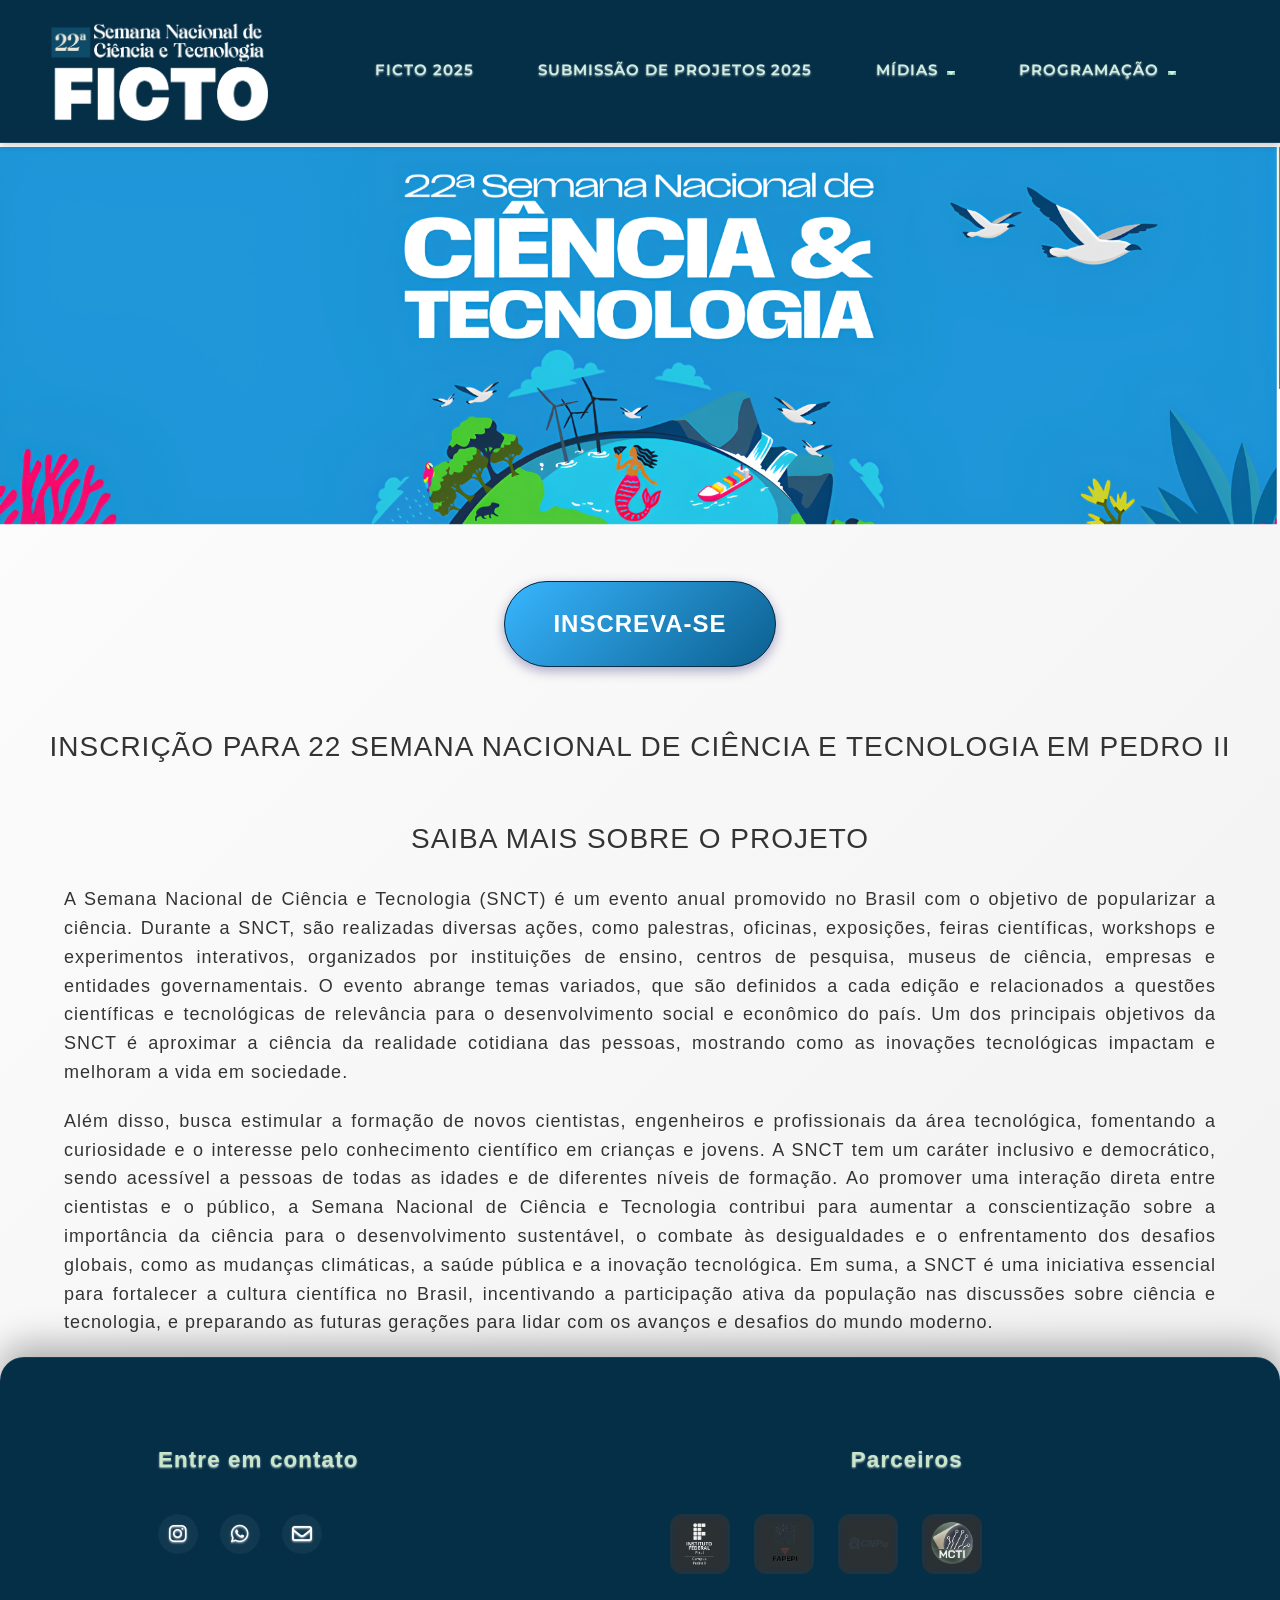
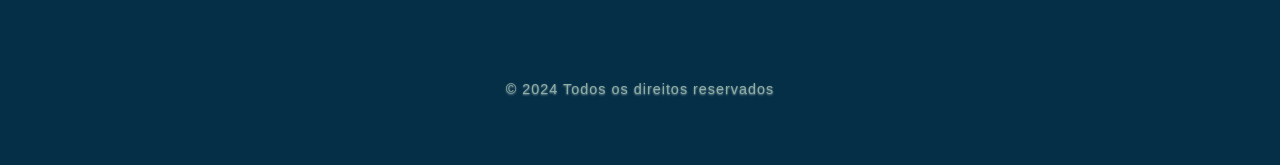
==== index.html @ a5333479 "." ====
<!DOCTYPE html>
<html lang="pt-br">

<head>
  <meta charset="UTF-8">
  <meta name="viewport" content="width=device-width, initial-scale=1.0">
  <link rel="stylesheet" href="https://cdn.jsdelivr.net/npm/bootstrap-icons@1.11.3/font/bootstrap-icons.min.css">
  <link rel="stylesheet" href="https://cdnjs.cloudflare.com/ajax/libs/font-awesome/6.2.1/css/all.min.css"
    integrity="sha512-MV7K8+y+gLIBoVD59lQIYicR65iaqukzvf/nwasF0nqhPay5w/9lJmVM2hMDcnK1OnMGCdVK+iQrJ7lzPJQd1w=="
    crossorigin="anonymous" referrerpolicy="no-referrer" />
  <link rel="shortcut icon" href="pages/assets/Css/images/android-icon-192x192.png" />
  <!-- <link rel="stylesheet" href="pages/assets/Css/mesclagem.css"> -->
  <link rel="stylesheet" href="pages/assets/Css/mesclagem.css">


  <!-- Título da página -->
  <title>SNCT 2025</title>

  <!-- Meta descrição para o Google -->
  <meta name="description"
    content="21ª Semana Nacional de Ciência e Tecnologia (SNCT) no IFPI Campus Pedro II! Com o tema 'Biomas do Brasil: Diversidade, Saberes e Tecnologias Sociais', vamos explorar a riqueza natural do nosso país e da nossa região além das inovações que nos conectam ao meio ambiente. Junte-se a nós nessa jornada de conhecimento e sustentabilidade!">

  <!-- Favicon -->
  <link rel="icon" href="pages/assets/Css/images/android-icon-192x192.png" type="image/x-icon">

  <!-- Outros meta tags recomendados -->
  <meta name="robots" content="index, follow">
  <meta name="author" content="SNCT">
  <meta property="og:title" content="SNCTP2">
  <meta property="og:description" content="21ª Semana Nacional de Ciência e Tecnologia 🌎🌱
    IFPI - CAMPUS PEDRO II">
  <meta property="og:image" content="pages/assets/Css/images/SNCT banner .png">
  <meta property="og:url" content="https://www.snctp2.org">
  <meta property="og:type" content="website">


</head>

<body>

  <header>

    <nav class="navbar navbar-expand-lg">

      <div class="container-fluid bg-body-tertiary" id="nav-bar">

        <a class="navbar-brand" href="index.html">
          <img src="pages/assets/Css/images/logo-branca.png" width="220" height="100">
        </a>

        <button class="navbar-toggler" type="button" data-bs-toggle="collapse" data-bs-target="#navbarSupportedContent"
          aria-controls="navbarSupportedContent" aria-expanded="false" aria-label="Toggle navigation">
          <span class="navbar-toggler-icon"></span>
        </button>

        <div class="collapse navbar-collapse" id="navbarSupportedContent">

          <div class="me-5 mb-2 mb-lg-0"></div>


          <div class="me-auto mb-2 mb-lg-0"></div>

          <ul class="nav navbar-nav nav-underline ">
            <li class="nav-item">
                <a class="nav-link" href="ficto.html">FICTO 2025</a>
            </li>
              <li class="nav-item">
                  <a class="nav-link" href="submissao.html">Submissão de Projetos 2025</a>
              </li>
              <li class="nav-item dropdown">
                  <a class="nav-link dropdown-toggle" href="#" role="button" data-bs-toggle="dropdown" aria-expanded="false">
                    Mídias
                  </a>
                  <ul class="dropdown-menu">
                    <li><a class="dropdown-item" href="midia2025.html">Mídias 2025</a></li>
                    <li><a class="dropdown-item" href="midia2024.html">Mídias 2024</a></li>
                  </ul>
              </li>
              <li class="nav-item dropdown">
                  <a class="nav-link dropdown-toggle" href="#" role="button" data-bs-toggle="dropdown" aria-expanded="false">
                    Programação
                  </a>
                  <ul class="dropdown-menu">
                    <li><a class="dropdown-item" href="programacao.html?ano=2025">Programação 2025</a></li>
                    <li><a class="dropdown-item" href="programacao.html?ano=2024">Programação 2024</a></li>
                  </ul>
              </li>
            </ul>
          <div class="me-5"></div>

        </div>

      </div>

    </nav>

  </header>

  <main  class="main-content">

    <div class="container-fluid my-1 imageGrande">
      <img class="d-block w-100 my-5-6" src="pages/assets/Css/images/artesnct22.png" alt="">
    </div>

    <div class="container-btn">
      <a href="https://suap.ifpi.edu.br/eventos/inscricao/1/3073/">
			  <button
					  type="button"
					  class="btn btn-green btn-index"
					  style="--bs-btn-padding-y: 1.5rem; --bs-btn-padding-x: 3rem; --bs-btn-font-size: 1.5rem;--bs-border-radius: 3rem; margin-top: 2em;"
					  >
					  INSCREVA-SE
			  </button>
	  </a>
    </div>
    <h3>INSCRIÇÃO PARA 22 SEMANA NACIONAL DE CIÊNCIA E TECNOLOGIA EM PEDRO II</h3>

    <h3 class="saibamais">SAIBA MAIS SOBRE O PROJETO</h3>

    <p class="sobre"> A Semana Nacional de Ciência e Tecnologia (SNCT) é um evento anual promovido no Brasil com o
      objetivo de popularizar a ciência.
      Durante a SNCT, são realizadas diversas ações, como palestras, oficinas, exposições, feiras científicas, workshops
      e experimentos interativos, organizados por instituições de ensino, centros de pesquisa, museus de ciência,
      empresas e entidades governamentais. O evento abrange temas variados, que são definidos a cada edição e
      relacionados a questões científicas e tecnológicas de relevância para o desenvolvimento social e econômico do
      país. Um dos principais objetivos da SNCT é aproximar a ciência da realidade cotidiana das pessoas, mostrando como
      as inovações tecnológicas impactam e melhoram a vida em sociedade.
    </p>
    <p class="sobre"> Além disso, busca estimular a formação de novos cientistas, engenheiros e
      profissionais da área tecnológica, fomentando a curiosidade e o interesse pelo conhecimento científico em crianças
      e jovens. A SNCT tem um caráter inclusivo e democrático, sendo acessível a pessoas de todas as idades e de
      diferentes níveis de formação. Ao promover uma interação direta entre cientistas e o público, a Semana Nacional de
      Ciência e Tecnologia contribui para aumentar a conscientização sobre a importância da ciência para o
      desenvolvimento sustentável, o combate às desigualdades e o enfrentamento dos desafios globais, como as mudanças
      climáticas, a saúde pública e a inovação tecnológica. Em suma, a SNCT é uma iniciativa essencial para fortalecer a
      cultura científica no Brasil, incentivando a participação ativa da população nas discussões sobre ciência e
      tecnologia, e preparando as futuras gerações para lidar com os avanços e desafios do mundo moderno.
    </p>

  </main>

  <footer>

    <div class="my-footer-2 bg-body-tertiary">
      <div id="footer_content">
        <div id="footer_contacts">
          <p>Entre em contato</p>

          <ul id="footer_social_media">
            <li>
              <a href="https://www.instagram.com/snctp2/" class="footer-link" id="instagram">
                <i class="fa-brands fa-instagram"></i>
              </a>
            </li>
            <li>
              <a href="https://wa.me/558699795402" class="footer-link" id="whatsapp">
                <i class="fa-brands fa-whatsapp"></i>
              </a>
            </li>
            <li>
              <a href="mailto:snct.capedii@ifpi.edu.br" class="footer-link" id="gmail">
                <i class="fa-regular fa-envelope"></i>
              </a>
            </li>
          </ul>
        </div>

        <div id="footer_parceiros">
          <p>Parceiros</p>
          <ul class="footer-list">
            <li>
              <a href="https://www.google.com/url?sa=t&rct=j&q=&esrc=s&source=web&cd=&cad=rja&uact=8&ved=2ahUKEwjQi5ms3seIAxUgp
                  ZUCHQ7wMqcQFnoECAgQAQ&url=https%3A%2F%2Fwww.ifpi.edu.br%2F&usg=AOvVaw3ainNoJC5I3oZe4_Ntt7qa&opi=89978449"
                class="footer-link"><img src="pages/assets/Css/images/Logo_ifpi_p2.png" loading="lazy"
                  class="parceiros"></a>
            </li>
            <li>
              <a href="https://www.google.com/url?sa=t&rct=j&q=&esrc=s&source=web&cd=&cad=rja&uact=8&ved=2ahUKEwjDj-fC3seIAxUxlJUCHcS
                8Ae4QFnoECAgQAQ&url=https%3A%2F%2Fwww.fapepi.pi.gov.br%2F&usg=AOvVaw0L8kd1PVK1GLntXBLkhGsT&opi=89978449"
                class="footer-link"><img src="pages/assets/Css/images/fapepi.png" loading="lazy" class="parceiros"></a>
            </li>
            <li>
              <a href="https://www.google.com/url?sa=t&source=web&cd=&cad=rja&uact=8&ved=2ahUKEwjC9YzZ3seIAxV7r5UCHUziIDYQFnoECAgQAQ&url
                =https%3A%2F%2Fwww.gov.br%2Fcnpq%2Fpt-br&usg=AOvVaw1Pw34a2InbZSBv0QjtfM6R&opi=89978449"
                class="footer-link">
                <img src="pages/assets/Css/images/CNPQ Logo.png" loading="lazy" class="parceiros"></a>
            </li>
            <li>
              <a href="https://www.google.com/url?sa=t&rct=j&q=&esrc=s&source=web&cd=&cad=rja&uact=8&ved=2ahUKEwjglYTo3seIAxVmuJUCHd8LOp
                  QQFnoECAgQAQ&url=https%3A%2F%2Fwww.gov.br%2Fmcti%2Fpt-br&usg=AOvVaw1tQrcRUZYRnsF8tbFVIzjR&opi=89978449"
                class="footer-link">
                <img src="pages/assets/Css/images/MCTI_logo.png" loading="lazy" class="parceiros"></a>
            </li>
          </ul>
        </div>
      </div>
      <div id="copyright">
        &#169; 2024 Todos os direitos reservados
      </div>
    </div>

  </footer>

  <script src="pages/assets/js/bootstrap.bundle.min.js"></script>
  <script src="pages/assets/js/navbar.js"></script>
</body>

</html>
---- pages/assets/Css/mesclagem.css ----
@charset "UTF-8";
@import url("https://cdn.jsdelivr.net/npm/bootstrap-icons@1.11.3/font/bootstrap-icons.min.css");
@import url('https://fonts.googleapis.com/css2?family=Montserrat:wght@100..900&display=swap');

/*!
 * Bootstrap  v5.3.3 (https://getbootstrap.com/)
 * Copyright 2011-2024 The Bootstrap Authors
 * Licensed under MIT (https://github.com/twbs/bootstrap/blob/main/LICENSE)
 */
:root,
[data-bs-theme=light] {
  --bs-blue: #0d6efd;
  --bs-indigo: #6610f2;
  --bs-purple: #6f42c1;
  --bs-pink: #d63384;
  --bs-red: #dc3545;
  --bs-orange: #fd7e14;
  --bs-yellow: #ffc107;
  --bs-green: #052f47;
  --bs-teal: #20c997;
  --bs-cyan: #0dcaf0;
  --bs-black: #000;
  --bs-white: #fff;
  --bs-gray: #6c757d;
  --bs-gray-dark: #343a40;
  --bs-gray-100: #f8f9fa;
  --bs-gray-200: #e9ecef;
  --bs-gray-300: #dee2e6;
  --bs-gray-400: #ced4da;
  --bs-gray-500: #adb5bd;
  --bs-gray-600: #6c757d;
  --bs-gray-700: #495057;
  --bs-gray-800: #343a40;
  --bs-gray-900: #212529;
  --bs-cinza: #D9D9D9;
  --bs-primary: #0d6efd;
  --bs-secondary: #6c757d;
  --bs-success: #052f47;
  --bs-info: #0dcaf0;
  --bs-warning: #ffc107;
  --bs-danger: #dc3545;
  --bs-light: #f8f9fa;
  --bs-dark: #212529;
  --bs-primary-rgb: 13, 110, 253;
  --bs-secondary-rgb: 108, 117, 125;
  --bs-success-rgb: 25, 135, 84;
  --bs-green-rgb: 76, 175, 80;
  --bs-blue-rgb: 5 47 71;
  --bs-info-rgb: 13, 202, 240;
  --bs-warning-rgb: 255, 193, 7;
  --bs-danger-rgb: 220, 53, 69;
  --bs-light-rgb: 248, 249, 250;
  --bs-dark-rgb: 33, 37, 41;
  --bs-primary-text-emphasis: #052c65;
  --bs-secondary-text-emphasis: #2b2f32;
  --bs-success-text-emphasis: #0a3622;
  --bs-info-text-emphasis: #055160;
  --bs-warning-text-emphasis: #664d03;
  --bs-danger-text-emphasis: #58151c;
  --bs-light-text-emphasis: #495057;
  --bs-dark-text-emphasis: #495057;
  --bs-primary-bg-subtle: #cfe2ff;
  --bs-secondary-bg-subtle: #e2e3e5;
  --bs-success-bg-subtle: #d1e7dd;
  --bs-info-bg-subtle: #cff4fc;
  --bs-warning-bg-subtle: #fff3cd;
  --bs-danger-bg-subtle: #f8d7da;
  --bs-light-bg-subtle: #fcfcfd;
  --bs-dark-bg-subtle: #ced4da;
  --bs-primary-border-subtle: #9ec5fe;
  --bs-secondary-border-subtle: #c4c8cb;
  --bs-success-border-subtle: #a3cfbb;
  --bs-info-border-subtle: #9eeaf9;
  --bs-warning-border-subtle: #ffe69c;
  --bs-danger-border-subtle: #f1aeb5;
  --bs-light-border-subtle: #e9ecef;
  --bs-dark-border-subtle: #adb5bd;
  --bs-white-rgb: 255, 255, 255;
  --bs-black-rgb: 0, 0, 0;
  --bs-font-sans-serif: "Montserrat", system-ui, -apple-system, "Segoe UI", Roboto, "Helvetica Neue", "Noto Sans", "Liberation Sans", Arial, sans-serif, "Apple Color Emoji", "Segoe UI Emoji", "Segoe UI Symbol", "Noto Color Emoji";
  --bs-font-monospace: SFMono-Regular, Menlo, Monaco, Consolas, "Liberation Mono", "Courier New", monospace;
  --bs-gradient: linear-gradient(180deg, rgba(255, 255, 255, 0.15), rgba(255, 255, 255, 0));
  --bs-body-font-family: var(--bs-font-sans-serif);
  --bs-body-font-size: 1rem;
  --bs-body-font-weight: 400;
  --bs-body-line-height: 1.5;
  --bs-body-color: #212529;
  --bs-body-color-rgb: 33, 37, 41;
  --bs-body-bg: #fff;
  --bs-body-bg-rgb: 255, 255, 255;
  --bs-emphasis-color: #000;
  --bs-emphasis-color-rgb: 0, 0, 0;
  --bs-secondary-color: rgba(33, 37, 41, 0.75);
  --bs-secondary-color-rgb: 33, 37, 41;
  --bs-secondary-bg: #e9ecef;
  --bs-secondary-bg-rgb: 233, 236, 239;
  --bs-tertiary-color: rgba(33, 37, 41, 0.5);
  --bs-tertiary-color-rgb: 33, 37, 41;
  --bs-tertiary-bg: #f8f9fa;
  --bs-tertiary-bg-rgb: 248, 249, 250;
  --bs-heading-color: inherit;
  --bs-link-font-weight: 600;
  --bs-link-color: #0d6efd;
  --bs-link-color-rgb: 13, 110, 253;
  --bs-link-decoration: underline;
  --bs-link-hover-color: #0a58ca;
  --bs-link-hover-color-rgb: 10, 88, 202;
  --bs-code-color: #d63384;
  --bs-highlight-color: #212529;
  --bs-highlight-bg: #fff3cd;
  --bs-border-width: 1px;
  --bs-border-style: solid;
  --bs-border-color: #dee2e6;
  --bs-border-color-dark: #000;
  --bs-border-color-translucent: rgba(0, 0, 0, 0.175);
  --bs-border-radius: 0.375rem;
  --bs-border-radius-sm: 0.25rem;
  --bs-border-radius-lg: 0.5rem;
  --bs-border-radius-xl: 1rem;
  --bs-border-radius-xxl: 2rem;
  --bs-border-radius-2xl: var(--bs-border-radius-xxl);
  --bs-border-radius-pill: 50rem;
  --bs-box-shadow: 0 0.5rem 1rem rgba(0, 0, 0, 0.15);
  --bs-box-shadow-sm: 0 0.125rem 0.25rem rgba(0, 0, 0, 0.075);
  --bs-box-shadow-lg: 0 1rem 3rem rgba(0, 0, 0, 0.175);
  --bs-box-shadow-inset: inset 0 1px 2px rgba(0, 0, 0, 0.075);
  --bs-focus-ring-width: 0.25rem;
  --bs-focus-ring-opacity: 0.25;
  --bs-focus-ring-color: rgba(13, 110, 253, 0.25);
  --bs-form-valid-color: #052f47;
  --bs-form-valid-border-color: #052f47;
  --bs-form-invalid-color: #dc3545;
  --bs-form-invalid-border-color: #dc3545;
}

[data-bs-theme=dark] {
  color-scheme: dark;
  --bs-body-color: #dee2e6;
  --bs-body-color-rgb: 222sobre, 226, 230;
  --bs-body-bg: #212529;
  --bs-body-bg-rgb: 33, 37, 41;
  --bs-emphasis-color: #fff;
  --bs-emphasis-color-rgb: 255, 255, 255;
  --bs-secondary-color: rgba(222, 226, 230, 0.75);
  --bs-secondary-color-rgb: 222, 226, 230;
  --bs-secondary-bg: #343a40;
  --bs-secondary-bg-rgb: 52, 58, 64;
  --bs-tertiary-color: rgba(222, 226, 230, 0.5);
  --bs-tertiary-color-rgb: 222, 226, 230;
  --bs-tertiary-bg: #2b3035;
  --bs-tertiary-bg-rgb: 43, 48, 53;
  --bs-primary-text-emphasis: #6ea8fe;
  --bs-secondary-text-emphasis: #a7acb1;
  --bs-success-text-emphasis: #75b798;
  --bs-info-text-emphasis: #6edff6;
  --bs-warning-text-emphasis: #ffda6a;
  --bs-danger-text-emphasis: #ea868f;
  --bs-light-text-emphasis: #f8f9fa;
  --bs-dark-text-emphasis: #dee2e6;
  --bs-primary-bg-subtle: #031633;
  --bs-secondary-bg-subtle: #161719;
  --bs-success-bg-subtle: #051b11;
  --bs-info-bg-subtle: #032830;
  --bs-warning-bg-subtle: #332701;
  --bs-danger-bg-subtle: #2c0b0e;
  --bs-light-bg-subtle: #343a40;
  --bs-dark-bg-subtle: #1a1d20;
  --bs-primary-border-subtle: #084298;
  --bs-secondary-border-subtle: #41464b;
  --bs-success-border-subtle: #0f5132;
  --bs-info-border-subtle: #087990;
  --bs-warning-border-subtle: #997404;
  --bs-danger-border-subtle: #842029;
  --bs-light-border-subtle: #495057;
  --bs-dark-border-subtle: #343a40;
  --bs-heading-color: inherit;
  --bs-link-color: #6ea8fe;
  --bs-link-hover-color: #8bb9fe;
  --bs-link-color-rgb: 110, 168, 254;
  --bs-link-hover-color-rgb: 139, 185, 254;
  --bs-code-color: #e685b5;
  --bs-highlight-color: #dee2e6;
  --bs-highlight-bg: #664d03;
  --bs-border-color: #495057;
  --bs-border-color-translucent: rgba(255, 255, 255, 0.15);
  --bs-form-valid-color: #75b798;
  --bs-form-valid-border-color: #75b798;
  --bs-form-invalid-color: #ea868f;
  --bs-form-invalid-border-color: #ea868f;
}

*,
*::before,
*::after {
  box-sizing: border-box;
}

@media (prefers-reduced-motion: no-preference) {
  :root {
    scroll-behavior: smooth;
  }
}

body {
  margin: 0;
  font-family: 'Poppins', sans-serif;
  font-size: 1.125rem;
  font-weight: 400;
  line-height: 1.6;
  color: #333333;
  /* texto escuro para bom contraste */
  text-align: center;
  background: linear-gradient(135deg, #fefefe, #f0f0f0);
  /* gradiente branco suave */

  padding-top: 60px;
  /* espaço para navbar fixa — ajuste conforme altura real da sua navbar */

  -webkit-text-size-adjust: 100%;
  -webkit-tap-highlight-color: transparent;

  -webkit-font-smoothing: antialiased;
  -moz-osx-font-smoothing: grayscale;

  text-shadow: 0 1px 2px rgba(255, 255, 255, 0.7);
  /* sombra clara para leveza */

  /* Evita quebra de palavras estranhas em dispositivos pequenos */
  word-break: break-word;
  /* Facilita leitura em telas pequenas */
  -ms-overflow-style: scrollbar;
  scrollbar-width: thin;
}



hr {
  margin: 1rem 0;
  color: inherit;
  border: 0;
  border-top: var(--bs-border-width) solid;
  opacity: 0.25;
}

h6,
.h6,
h5,
.h5,
h4,
.h4,
h3,
.h3,
h2,
.h2,
h1,
.h1 {
  margin-top: 0;
  margin-bottom: 0.5rem;
  font-weight: 500;
  line-height: 1.2;
  color: var(--bs-heading-color);
}

.P#052f47 {
  color: var(--bs-#052f47);
}

h1,
.h1 {
  font-size: calc(1.375rem + 1.5vw);
}

.h1-destaque {
  font-size: 2.4rem;
  font-weight: 600;
}

.h2-destaque {
  font-size: 1.5rem;
  font-weight: 400;
}


@media (min-width: 1200px) {

  h1,
  .h1 {
    font-size: 2.5rem;
  }
}

h2,
.h2 {
  font-size: calc(1.325rem + 0.9vw);
}

@media (min-width: 1200px) {

  h2,
  .h2 {
    font-size: 2rem;
  }
}

h3,
.h3 {
  font-size: calc(1.3rem + 0.6vw);
}

@media (min-width: 1200px) {

  h3,
  .h3 {
    font-size: 1.75rem;
  }
}

h4,
.h4 {
  font-size: calc(1.275rem + 0.3vw);
}

@media (min-width: 1200px) {

  h4,
  .h4 {
    font-size: 1.5rem;
  }
}

h5,
.h5 {
  font-size: 1.25rem;
}

h6,
.h6 {
  font-size: 1rem;
}

p {
  margin-top: 0;
  margin-bottom: 1rem;
}

abbr[title] {
  -webkit-text-decoration: underline dotted;
  text-decoration: underline dotted;
  cursor: help;
  -webkit-text-decoration-skip-ink: none;
  text-decoration-skip-ink: none;
}

address {
  margin-bottom: 1rem;
  font-style: normal;
  line-height: inherit;
}

ol,
ul {
  padding-left: 2rem;
}

ol,
ul,
dl {
  margin-top: 0;
  margin-bottom: 1rem;
}

ol ol,
ul ul,
ol ul,
ul ol {
  margin-bottom: 0;
}

dt {
  font-weight: 700;
}

dd {
  margin-bottom: 0.5rem;
  margin-left: 0;
}

blockquote {
  margin: 0 0 1rem;
}

b,
strong {
  font-weight: bolder;
}

small,
.small {
  font-size: 0.875em;
}

mark,
.mark {
  padding: 0.1875em;
  color: var(--bs-highlight-color);
  background-color: var(--bs-highlight-bg);
}

sub,
sup {
  position: relative;
  font-size: 0.75em;
  line-height: 0;
  vertical-align: baseline;
}

sub {
  bottom: -0.25em;
}

sup {
  top: -0.5em;
}

a {
  color: rgba(var(--bs-link-color-rgb), var(--bs-link-opacity, 1));
  text-decoration: none;
}

a:hover {
  --bs-link-color-rgb: var(--bs-link-hover-color-rgb);
}

a:not([href]):not([class]),
a:not([href]):not([class]):hover {
  color: inherit;
  text-decoration: none;
}

pre,
code,
kbd,
samp {
  font-family: var(--bs-font-monospace);
  font-size: 1em;
}

pre {
  display: block;
  margin-top: 0;
  margin-bottom: 1rem;
  overflow: auto;
  font-size: 0.875em;
}

pre code {
  font-size: inherit;
  color: inherit;
  word-break: normal;
}

code {
  font-size: 0.875em;
  color: var(--bs-code-color);
  word-wrap: break-word;
}

a>code {
  color: inherit;
}

kbd {
  padding: 0.1875rem 0.375rem;
  font-size: 0.875em;
  color: var(--bs-body-bg);
  background-color: var(--bs-body-color);
  border-radius: 0.25rem;
}

kbd kbd {
  padding: 0;
  font-size: 1em;
}

figure {
  margin: 0 0 1rem;
}

img,
svg {
  vertical-align: middle;
}

table {
  caption-side: bottom;
  border-collapse: collapse;
}

caption {
  padding-top: 0.5rem;
  padding-bottom: 0.5rem;
  color: var(--bs-secondary-color);
  text-align: left;
}

th {
  text-align: inherit;
  text-align: -webkit-match-parent;
}

thead,
tbody,
tfoot,
tr,
td,
th {
  border-color: inherit;
  border-style: solid;
  border-width: 0;
}

label {
  display: inline-block;
}

button {
  border-radius: 0;
}

bbutton:focus:not(:focus-visible) {
  outline: 0;
}

input,
button,
select,
optgroup,
textarea {
  margin: 0;
  font-family: inherit;
  font-size: inherit;
  line-height: inherit;
}

button,
select {
  text-transform: none;
}

[role=button] {
  cursor: pointer;
}

select {
  word-wrap: normal;
}

select:disabled {
  opacity: 1;
}

[list]:not([type=date]):not([type=datetime-local]):not([type=month]):not([type=week]):not([type=time])::-webkit-calendar-picker-indicator {
  display: none !important;
}

button:not(:disabled),
[type=button]:not(:disabled),
[type=reset]:not(:disabled),
[type=submit]:not(:disabled) {
  cursor: pointer;
}

/* --- Estilo novo e estiloso pro botão --- */
button {
  background: linear-gradient(135deg, #38B6FF, #0c5f8f);
  color: #f0fdf4;
  border: none;
  padding: 0.75rem 1.5rem;
  border-radius: 12px;
  font-weight: 600;
  font-size: 1rem;
  box-shadow: 0 4px 12px rgba(51, 46, 125, 0.4);
  transition: background 0.3s ease, box-shadow 0.3s ease, transform 0.2s ease;
  user-select: none;
}

button:hover,
button:focus-visible {
  background: linear-gradient(135deg, #4aafe9, #052F47);
  box-shadow: 0 6px 18px rgba(46, 47, 125, 0.6);
  transform: translateY(-2px);
  outline: none;
}

button:active {
  background: #052f47;
  box-shadow: 0 2px 6px #052f47;
  transform: translateY(0);
}


::-moz-focus-inner {
  padding: 0;
  border-style: none;
}

textarea {
  resize: vertical;
}

fieldset {
  min-width: 0;
  padding: 0;
  margin: 0;
  border: 0;
}

legend {
  float: left;
  width: 100%;
  padding: 0;
  margin-bottom: 0.5rem;
  font-size: calc(1.275rem + 0.3vw);
  line-height: inherit;
}

@media (min-width: 1200px) {
  legend {
    font-size: 1.5rem;
  }
}

legend+* {
  clear: left;
}

::-webkit-datetime-edit-fields-wrapper,
::-webkit-datetime-edit-text,
::-webkit-datetime-edit-minute,
::-webkit-datetime-edit-hour-field,
::-webkit-datetime-edit-day-field,
::-webkit-datetime-edit-month-field,
::-webkit-datetime-edit-year-field {
  padding: 0;
}

::-webkit-inner-spin-button {
  height: auto;
}



/* rtl:raw:
[type="tel"],
[type="url"],
[type="email"],
[type="number"] {
  direction: ltr;
}
*/
::-webkit-search-decoration {
  -webkit-appearance: none;
}

::-webkit-color-swatch-wrapper {
  padding: 0;
}

::-webkit-file-upload-button {
  font: inherit;
  -webkit-appearance: button;
}



output {
  display: inline-block;
}

iframe {
  border: 0;
}

summary {
  display: list-item;
  cursor: pointer;
}

progress {
  vertical-align: baseline;
}

[hidden] {
  display: none !important;
}

.lead {
  font-size: 1.25rem;
  font-weight: 300;
}

.display-1 {
  font-size: calc(1.625rem + 4.5vw);
  font-weight: 300;
  line-height: 1.2;
}

@media (min-width: 1200px) {
  .display-1 {
    font-size: 5rem;
  }
}

.display-2 {
  font-size: calc(1.575rem + 3.9vw);
  font-weight: 300;
  line-height: 1.2;
}

@media (min-width: 1200px) {
  .display-2 {
    font-size: 4.5rem;
  }
}

.display-3 {
  font-size: calc(1.525rem + 3.3vw);
  font-weight: 300;
  line-height: 1.2;
}

@media (min-width: 1200px) {
  .display-3 {
    font-size: 4rem;
  }
}

.display-4 {
  font-size: calc(1.475rem + 2.7vw);
  font-weight: 300;
  line-height: 1.2;
}

@media (min-width: 1200px) {
  .display-4 {
    font-size: 3.5rem;
  }
}

.display-5 {
  font-size: calc(1.425rem + 2.1vw);
  font-weight: 300;
  line-height: 1.2;
}

@media (min-width: 1200px) {
  .display-5 {
    font-size: 3rem;
  }
}

.display-6 {
  font-size: calc(1.375rem + 1.5vw);
  font-weight: 300;
  line-height: 1.2;
}

@media (min-width: 1200px) {
  .display-6 {
    font-size: 2.5rem;
  }
}

.list-unstyled {
  padding-left: 0;
  list-style: none;
}

.list-inline {
  padding-left: 0;
  list-style: none;
}

.list-inline-item {
  display: inline-block;
}

.list-inline-item:not(:last-child) {
  margin-right: 0.5rem;
}

.initialism {
  font-size: 0.875em;
  text-transform: uppercase;
}

.blockquote {
  margin-bottom: 1rem;
  font-size: 1.25rem;
}

.blockquote> :last-child {
  margin-bottom: 0;
}

.blockquote-footer {
  margin-top: -1rem;
  margin-bottom: 1rem;
  font-size: 0.875em;
  color: #6c757d;
}

.blockquote-footer::before {
  content: "— ";
}

.img-fluid {
  max-width: 100%;
  height: auto;
}

.img-thumbnail {
  padding: 0.25rem;
  background-color: var(--bs-body-bg);
  border: var(--bs-border-width) solid var(--bs-border-color);
  border-radius: var(--bs-border-radius);
  max-width: 100%;
  height: auto;
}

.figure {
  display: inline-block;
}

.figure-img {
  margin-bottom: 0.5rem;
  line-height: 1;
}

.figure-caption {
  font-size: 0.875em;
  color: var(--bs-secondary-color);
}

.container,
.container-fluid,
.container-xxl,
.container-xl,
.container-lg,
.container-md,
.container-sm {
  --bs-gutter-x: 1.5rem;
  --bs-gutter-y: 0;
  width: 100%;
  padding-right: calc(var(--bs-gutter-x) * 0.5);
  padding-left: calc(var(--bs-gutter-x) * 0.5);
  margin-right: auto;
  margin-left: auto;
}

@media (min-width: 576px) {

  .container-sm,
  .container {
    max-width: 540px;
  }
}

@media (min-width: 768px) {

  .container-md,
  .container-sm,
  .container {
    max-width: 720px;
  }
}

@media (min-width: 992px) {

  .container-lg,
  .container-md,
  .container-sm,
  .container {
    max-width: 960px;
  }
}

@media (min-width: 1200px) {

  .container-xl,
  .container-lg,
  .container-md,
  .container-sm,
  .container {
    max-width: 1140px;
  }
}

@media (min-width: 1400px) {

  .container-xxl,
  .container-xl,
  .container-lg,
  .container-md,
  .container-sm,
  .container {
    max-width: 1320px;
  }
}

:root {
  --bs-breakpoint-xs: 0;
  --bs-breakpoint-sm: 576px;
  --bs-breakpoint-md: 768px;
  --bs-breakpoint-lg: 992px;
  --bs-breakpoint-xl: 1200px;
  --bs-breakpoint-xxl: 1400px;
}

.row {
  --bs-gutter-x: 1.5rem;
  --bs-gutter-y: 0;
  display: flex;
  flex-wrap: wrap;
  margin-top: calc(-1 * var(--bs-gutter-y));
  margin-right: calc(-0.5 * var(--bs-gutter-x));
  margin-left: calc(-0.5 * var(--bs-gutter-x));
}

.row>* {
  flex-shrink: 0;
  width: 100%;
  max-width: 100%;
  padding-right: calc(var(--bs-gutter-x) * 0.5);
  padding-left: calc(var(--bs-gutter-x) * 0.5);
  margin-top: var(--bs-gutter-y);
}

.col {
  flex: 1 0 0%;
}

.row-cols-auto>* {
  flex: 0 0 auto;
  width: auto;
}

.row-cols-1>* {
  flex: 0 0 auto;
  width: 100%;
}

.row-cols-2>* {
  flex: 0 0 auto;
  width: 50%;
}

.row-cols-3>* {
  flex: 0 0 auto;
  width: 33.33333333%;
}

.row-cols-4>* {
  flex: 0 0 auto;
  width: 25%;
}

.row-cols-5>* {
  flex: 0 0 auto;
  width: 20%;
}

.row-cols-6>* {
  flex: 0 0 auto;
  width: 16.66666667%;
}

.col-auto {
  flex: 0 0 auto;
  width: auto;
}

.col-1 {
  flex: 0 0 auto;
  width: 8.33333333%;
}

.col-2 {
  flex: 0 0 auto;
  width: 16.66666667%;
}

.col-3 {
  flex: 0 0 auto;
  width: 25%;
}

.col-4 {
  flex: 0 0 auto;
  width: 33.33333333%;
}

.col-5 {
  flex: 0 0 auto;
  width: 41.66666667%;
}

.col-6 {
  flex: 0 0 auto;
  width: 50%;
}

.col-7 {
  flex: 0 0 auto;
  width: 58.33333333%;
}

.col-8 {
  flex: 0 0 auto;
  width: 66.66666667%;
}

.col-9 {
  flex: 0 0 auto;
  width: 75%;
}

.col-10 {
  flex: 0 0 auto;
  width: 83.33333333%;
}

.col-11 {
  flex: 0 0 auto;
  width: 91.66666667%;
}

.col-12 {
  flex: 0 0 auto;
  width: 100%;
}

.offset-1 {
  margin-left: 8.33333333%;
}

.offset-2 {
  margin-left: 16.66666667%;
}

.offset-3 {
  margin-left: 25%;
}

.offset-4 {
  margin-left: 33.33333333%;
}

.offset-5 {
  margin-left: 41.66666667%;
}

.offset-6 {
  margin-left: 50%;
}

.offset-7 {
  margin-left: 58.33333333%;
}

.offset-8 {
  margin-left: 66.66666667%;
}

.offset-9 {
  margin-left: 75%;
}

.offset-10 {
  margin-left: 83.33333333%;
}

.offset-11 {
  margin-left: 91.66666667%;
}

.g-0,
.gx-0 {
  --bs-gutter-x: 0;
}

.g-0,
.gy-0 {
  --bs-gutter-y: 0;
}

.g-1,
.gx-1 {
  --bs-gutter-x: 0.25rem;
}

.g-1,
.gy-1 {
  --bs-gutter-y: 0.25rem;
}

.g-2,
.gx-2 {
  --bs-gutter-x: 0.5rem;
}

.g-2,
.gy-2 {
  --bs-gutter-y: 0.5rem;
}

.g-3,
.gx-3 {
  --bs-gutter-x: 1rem;
}

.g-3,
.gy-3 {
  --bs-gutter-y: 1rem;
}

.g-4,
.gx-4 {
  --bs-gutter-x: 1.5rem;
}

.g-4,
.gy-4 {
  --bs-gutter-y: 1.5rem;
}

.g-5,
.gx-5 {
  --bs-gutter-x: 3rem;
}

.g-5,
.gy-5 {
  --bs-gutter-y: 3rem;
}

@media (min-width: 576px) {
  .col-sm {
    flex: 1 0 0%;
  }

  .row-cols-sm-auto>* {
    flex: 0 0 auto;
    width: auto;
  }

  .row-cols-sm-1>* {
    flex: 0 0 auto;
    width: 100%;
  }

  .row-cols-sm-2>* {
    flex: 0 0 auto;
    width: 50%;
  }

  .row-cols-sm-3>* {
    flex: 0 0 auto;
    width: 33.33333333%;
  }

  .row-cols-sm-4>* {
    flex: 0 0 auto;
    width: 25%;
  }

  .row-cols-sm-5>* {
    flex: 0 0 auto;
    width: 20%;
  }

  .row-cols-sm-6>* {
    flex: 0 0 auto;
    width: 16.66666667%;
  }

  .col-sm-auto {
    flex: 0 0 auto;
    width: auto;
  }

  .col-sm-1 {
    flex: 0 0 auto;
    width: 8.33333333%;
  }

  .col-sm-2 {
    flex: 0 0 auto;
    width: 16.66666667%;
  }

  .col-sm-3 {
    flex: 0 0 auto;
    width: 25%;
  }

  .col-sm-4 {
    flex: 0 0 auto;
    width: 33.33333333%;
  }

  .col-sm-5 {
    flex: 0 0 auto;
    width: 41.66666667%;
  }

  .col-sm-6 {
    flex: 0 0 auto;
    width: 50%;
  }

  .col-sm-7 {
    flex: 0 0 auto;
    width: 58.33333333%;
  }

  .col-sm-8 {
    flex: 0 0 auto;
    width: 66.66666667%;
  }

  .col-sm-9 {
    flex: 0 0 auto;
    width: 75%;
  }

  .col-sm-10 {
    flex: 0 0 auto;
    width: 83.33333333%;
  }

  .col-sm-11 {
    flex: 0 0 auto;
    width: 91.66666667%;
  }

  .col-sm-12 {
    flex: 0 0 auto;
    width: 100%;
  }

  .offset-sm-0 {
    margin-left: 0;
  }

  .offset-sm-1 {
    margin-left: 8.33333333%;
  }

  .offset-sm-2 {
    margin-left: 16.66666667%;
  }

  .offset-sm-3 {
    margin-left: 25%;
  }

  .offset-sm-4 {
    margin-left: 33.33333333%;
  }

  .offset-sm-5 {
    margin-left: 41.66666667%;
  }

  .offset-sm-6 {
    margin-left: 50%;
  }

  .offset-sm-7 {
    margin-left: 58.33333333%;
  }

  .offset-sm-8 {
    margin-left: 66.66666667%;
  }

  .offset-sm-9 {
    margin-left: 75%;
  }

  .offset-sm-10 {
    margin-left: 83.33333333%;
  }

  .offset-sm-11 {
    margin-left: 91.66666667%;
  }

  .g-sm-0,
  .gx-sm-0 {
    --bs-gutter-x: 0;
  }

  .g-sm-0,
  .gy-sm-0 {
    --bs-gutter-y: 0;
  }

  .g-sm-1,
  .gx-sm-1 {
    --bs-gutter-x: 0.25rem;
  }

  .g-sm-1,
  .gy-sm-1 {
    --bs-gutter-y: 0.25rem;
  }

  .g-sm-2,
  .gx-sm-2 {
    --bs-gutter-x: 0.5rem;
  }

  .g-sm-2,
  .gy-sm-2 {
    --bs-gutter-y: 0.5rem;
  }

  .g-sm-3,
  .gx-sm-3 {
    --bs-gutter-x: 1rem;
  }

  .g-sm-3,
  .gy-sm-3 {
    --bs-gutter-y: 1rem;
  }

  .g-sm-4,
  .gx-sm-4 {
    --bs-gutter-x: 1.5rem;
  }

  .g-sm-4,
  .gy-sm-4 {
    --bs-gutter-y: 1.5rem;
  }

  .g-sm-5,
  .gx-sm-5 {
    --bs-gutter-x: 3rem;
  }

  .g-sm-5,
  .gy-sm-5 {
    --bs-gutter-y: 3rem;
  }
}

@media (min-width: 768px) {
  .col-md {
    flex: 1 0 0%;
  }

  .row-cols-md-auto>* {
    flex: 0 0 auto;
    width: auto;
  }

  .row-cols-md-1>* {
    flex: 0 0 auto;
    width: 100%;
  }

  .row-cols-md-2>* {
    flex: 0 0 auto;
    width: 50%;
  }

  .row-cols-md-3>* {
    flex: 0 0 auto;
    width: 33.33333333%;
  }

  .row-cols-md-4>* {
    flex: 0 0 auto;
    width: 25%;
  }

  .row-cols-md-5>* {
    flex: 0 0 auto;
    width: 20%;
  }

  .row-cols-md-6>* {
    flex: 0 0 auto;
    width: 16.66666667%;
  }

  .col-md-auto {
    flex: 0 0 auto;
    width: auto;
  }

  .col-md-1 {
    flex: 0 0 auto;
    width: 8.33333333%;
  }

  .col-md-2 {
    flex: 0 0 auto;
    width: 16.66666667%;
  }

  .col-md-3 {
    flex: 0 0 auto;
    width: 25%;
  }

  .col-md-4 {
    flex: 0 0 auto;
    width: 33.33333333%;
  }

  .col-md-5 {
    flex: 0 0 auto;
    width: 41.66666667%;
  }

  .col-md-6 {
    flex: 0 0 auto;
    width: 50%;
  }

  .col-md-7 {
    flex: 0 0 auto;
    width: 58.33333333%;
  }

  .col-md-8 {
    flex: 0 0 auto;
    width: 66.66666667%;
  }

  .col-md-9 {
    flex: 0 0 auto;
    width: 75%;
  }

  .col-md-10 {
    flex: 0 0 auto;
    width: 83.33333333%;
  }

  .col-md-11 {
    flex: 0 0 auto;
    width: 91.66666667%;
  }

  .col-md-12 {
    flex: 0 0 auto;
    width: 100%;
  }

  .offset-md-0 {
    margin-left: 0;
  }

  .offset-md-1 {
    margin-left: 8.33333333%;
  }

  .offset-md-2 {
    margin-left: 16.66666667%;
  }

  .offset-md-3 {
    margin-left: 25%;
  }

  .offset-md-4 {
    margin-left: 33.33333333%;
  }

  .offset-md-5 {
    margin-left: 41.66666667%;
  }

  .offset-md-6 {
    margin-left: 50%;
  }

  .offset-md-7 {
    margin-left: 58.33333333%;
  }

  .offset-md-8 {
    margin-left: 66.66666667%;
  }

  .offset-md-9 {
    margin-left: 75%;
  }

  .offset-md-10 {
    margin-left: 83.33333333%;
  }

  .offset-md-11 {
    margin-left: 91.66666667%;
  }

  .g-md-0,
  .gx-md-0 {
    --bs-gutter-x: 0;
  }

  .g-md-0,
  .gy-md-0 {
    --bs-gutter-y: 0;
  }

  .g-md-1,
  .gx-md-1 {
    --bs-gutter-x: 0.25rem;
  }

  .g-md-1,
  .gy-md-1 {
    --bs-gutter-y: 0.25rem;
  }

  .g-md-2,
  .gx-md-2 {
    --bs-gutter-x: 0.5rem;
  }

  .g-md-2,
  .gy-md-2 {
    --bs-gutter-y: 0.5rem;
  }

  .g-md-3,
  .gx-md-3 {
    --bs-gutter-x: 1rem;
  }

  .g-md-3,
  .gy-md-3 {
    --bs-gutter-y: 1rem;
  }

  .g-md-4,
  .gx-md-4 {
    --bs-gutter-x: 1.5rem;
  }

  .g-md-4,
  .gy-md-4 {
    --bs-gutter-y: 1.5rem;
  }

  .g-md-5,
  .gx-md-5 {
    --bs-gutter-x: 3rem;
  }

  .g-md-5,
  .gy-md-5 {
    --bs-gutter-y: 3rem;
  }
}

@media (min-width: 992px) {
  .col-lg {
    flex: 1 0 0%;
  }

  .row-cols-lg-auto>* {
    flex: 0 0 auto;
    width: auto;
  }

  .row-cols-lg-1>* {
    flex: 0 0 auto;
    width: 100%;
  }

  .row-cols-lg-2>* {
    flex: 0 0 auto;
    width: 50%;
  }

  .row-cols-lg-3>* {
    flex: 0 0 auto;
    width: 33.33333333%;
  }

  .row-cols-lg-4>* {
    flex: 0 0 auto;
    width: 25%;
  }

  .row-cols-lg-5>* {
    flex: 0 0 auto;
    width: 20%;
  }

  .row-cols-lg-6>* {
    flex: 0 0 auto;
    width: 16.66666667%;
  }

  .col-lg-auto {
    flex: 0 0 auto;
    width: auto;
  }

  .col-lg-1 {
    flex: 0 0 auto;
    width: 8.33333333%;
  }

  .col-lg-2 {
    flex: 0 0 auto;
    width: 16.66666667%;
  }

  .col-lg-3 {
    flex: 0 0 auto;
    width: 25%;
  }

  .col-lg-4 {
    flex: 0 0 auto;
    width: 33.33333333%;
  }

  .col-lg-5 {
    flex: 0 0 auto;
    width: 41.66666667%;
  }

  .col-lg-6 {
    flex: 0 0 auto;
    width: 50%;
  }

  .col-lg-7 {
    flex: 0 0 auto;
    width: 58.33333333%;
  }

  .col-lg-8 {
    flex: 0 0 auto;
    width: 66.66666667%;
  }

  .col-lg-9 {
    flex: 0 0 auto;
    width: 75%;
  }

  .col-lg-10 {
    flex: 0 0 auto;
    width: 83.33333333%;
  }

  .col-lg-11 {
    flex: 0 0 auto;
    width: 91.66666667%;
  }

  .col-lg-12 {
    flex: 0 0 auto;
    width: 100%;
  }

  .offset-lg-0 {
    margin-left: 0;
  }

  .offset-lg-1 {
    margin-left: 8.33333333%;
  }

  .offset-lg-2 {
    margin-left: 16.66666667%;
  }

  .offset-lg-3 {
    margin-left: 25%;
  }

  .offset-lg-4 {
    margin-left: 33.33333333%;
  }

  .offset-lg-5 {
    margin-left: 41.66666667%;
  }

  .offset-lg-6 {
    margin-left: 50%;
  }

  .offset-lg-7 {
    margin-left: 58.33333333%;
  }

  .offset-lg-8 {
    margin-left: 66.66666667%;
  }

  .offset-lg-9 {
    margin-left: 75%;
  }

  .offset-lg-10 {
    margin-left: 83.33333333%;
  }

  .offset-lg-11 {
    margin-left: 91.66666667%;
  }

  .g-lg-0,
  .gx-lg-0 {
    --bs-gutter-x: 0;
  }

  .g-lg-0,
  .gy-lg-0 {
    --bs-gutter-y: 0;
  }

  .g-lg-1,
  .gx-lg-1 {
    --bs-gutter-x: 0.25rem;
  }

  .g-lg-1,
  .gy-lg-1 {
    --bs-gutter-y: 0.25rem;
  }

  .g-lg-2,
  .gx-lg-2 {
    --bs-gutter-x: 0.5rem;
  }

  .g-lg-2,
  .gy-lg-2 {
    --bs-gutter-y: 0.5rem;
  }

  .g-lg-3,
  .gx-lg-3 {
    --bs-gutter-x: 1rem;
  }

  .g-lg-3,
  .gy-lg-3 {
    --bs-gutter-y: 1rem;
  }

  .g-lg-4,
  .gx-lg-4 {
    --bs-gutter-x: 1.5rem;
  }

  .g-lg-4,
  .gy-lg-4 {
    --bs-gutter-y: 1.5rem;
  }

  .g-lg-5,
  .gx-lg-5 {
    --bs-gutter-x: 3rem;
  }

  .g-lg-5,
  .gy-lg-5 {
    --bs-gutter-y: 3rem;
  }
}

@media (min-width: 1200px) {
  .col-xl {
    flex: 1 0 0%;
  }

  .row-cols-xl-auto>* {
    flex: 0 0 auto;
    width: auto;
  }

  .row-cols-xl-1>* {
    flex: 0 0 auto;
    width: 100%;
  }

  .row-cols-xl-2>* {
    flex: 0 0 auto;
    width: 50%;
  }

  .row-cols-xl-3>* {
    flex: 0 0 auto;
    width: 33.33333333%;
  }

  .row-cols-xl-4>* {
    flex: 0 0 auto;
    width: 25%;
  }

  .row-cols-xl-5>* {
    flex: 0 0 auto;
    width: 20%;
  }

  .row-cols-xl-6>* {
    flex: 0 0 auto;
    width: 16.66666667%;
  }

  .col-xl-auto {
    flex: 0 0 auto;
    width: auto;
  }

  .col-xl-1 {
    flex: 0 0 auto;
    width: 8.33333333%;
  }

  .col-xl-2 {
    flex: 0 0 auto;
    width: 16.66666667%;
  }

  .col-xl-3 {
    flex: 0 0 auto;
    width: 25%;
  }

  .col-xl-4 {
    flex: 0 0 auto;
    width: 33.33333333%;
  }

  .col-xl-5 {
    flex: 0 0 auto;
    width: 41.66666667%;
  }

  .col-xl-6 {
    flex: 0 0 auto;
    width: 50%;
  }

  .col-xl-7 {
    flex: 0 0 auto;
    width: 58.33333333%;
  }

  .col-xl-8 {
    flex: 0 0 auto;
    width: 66.66666667%;
  }

  .col-xl-9 {
    flex: 0 0 auto;
    width: 75%;
  }

  .col-xl-10 {
    flex: 0 0 auto;
    width: 83.33333333%;
  }

  .col-xl-11 {
    flex: 0 0 auto;
    width: 91.66666667%;
  }

  .col-xl-12 {
    flex: 0 0 auto;
    width: 100%;
  }

  .offset-xl-0 {
    margin-left: 0;
  }

  .offset-xl-1 {
    margin-left: 8.33333333%;
  }

  .offset-xl-2 {
    margin-left: 16.66666667%;
  }

  .offset-xl-3 {
    margin-left: 25%;
  }

  .offset-xl-4 {
    margin-left: 33.33333333%;
  }

  .offset-xl-5 {
    margin-left: 41.66666667%;
  }

  .offset-xl-6 {
    margin-left: 50%;
  }

  .offset-xl-7 {
    margin-left: 58.33333333%;
  }

  .offset-xl-8 {
    margin-left: 66.66666667%;
  }

  .offset-xl-9 {
    margin-left: 75%;
  }

  .offset-xl-10 {
    margin-left: 83.33333333%;
  }

  .offset-xl-11 {
    margin-left: 91.66666667%;
  }

  .g-xl-0,
  .gx-xl-0 {
    --bs-gutter-x: 0;
  }

  .g-xl-0,
  .gy-xl-0 {
    --bs-gutter-y: 0;
  }

  .g-xl-1,
  .gx-xl-1 {
    --bs-gutter-x: 0.25rem;
  }

  .g-xl-1,
  .gy-xl-1 {
    --bs-gutter-y: 0.25rem;
  }

  .g-xl-2,
  .gx-xl-2 {
    --bs-gutter-x: 0.5rem;
  }

  .g-xl-2,
  .gy-xl-2 {
    --bs-gutter-y: 0.5rem;
  }

  .g-xl-3,
  .gx-xl-3 {
    --bs-gutter-x: 1rem;
  }

  .g-xl-3,
  .gy-xl-3 {
    --bs-gutter-y: 1rem;
  }

  .g-xl-4,
  .gx-xl-4 {
    --bs-gutter-x: 1.5rem;
  }

  .g-xl-4,
  .gy-xl-4 {
    --bs-gutter-y: 1.5rem;
  }

  .g-xl-5,
  .gx-xl-5 {
    --bs-gutter-x: 3rem;
  }

  .g-xl-5,
  .gy-xl-5 {
    --bs-gutter-y: 3rem;
  }
}

@media (min-width: 1400px) {
  .col-xxl {
    flex: 1 0 0%;
  }

  .row-cols-xxl-auto>* {
    flex: 0 0 auto;
    width: auto;
  }

  .row-cols-xxl-1>* {
    flex: 0 0 auto;
    width: 100%;
  }

  .row-cols-xxl-2>* {
    flex: 0 0 auto;
    width: 50%;
  }

  .row-cols-xxl-3>* {
    flex: 0 0 auto;
    width: 33.33333333%;
  }

  .row-cols-xxl-4>* {
    flex: 0 0 auto;
    width: 25%;
  }

  .row-cols-xxl-5>* {
    flex: 0 0 auto;
    width: 20%;
  }

  .row-cols-xxl-6>* {
    flex: 0 0 auto;
    width: 16.66666667%;
  }

  .col-xxl-auto {
    flex: 0 0 auto;
    width: auto;
  }

  .col-xxl-1 {
    flex: 0 0 auto;
    width: 8.33333333%;
  }

  .col-xxl-2 {
    flex: 0 0 auto;
    width: 16.66666667%;
  }

  .col-xxl-3 {
    flex: 0 0 auto;
    width: 25%;
  }

  .col-xxl-4 {
    flex: 0 0 auto;
    width: 33.33333333%;
  }

  .col-xxl-5 {
    flex: 0 0 auto;
    width: 41.66666667%;
  }

  .col-xxl-6 {
    flex: 0 0 auto;
    width: 50%;
  }

  .col-xxl-7 {
    flex: 0 0 auto;
    width: 58.33333333%;
  }

  .col-xxl-8 {
    flex: 0 0 auto;
    width: 66.66666667%;
  }

  .col-xxl-9 {
    flex: 0 0 auto;
    width: 75%;
  }

  .col-xxl-10 {
    flex: 0 0 auto;
    width: 83.33333333%;
  }

  .col-xxl-11 {
    flex: 0 0 auto;
    width: 91.66666667%;
  }

  .col-xxl-12 {
    flex: 0 0 auto;
    width: 100%;
  }

  .offset-xxl-0 {
    margin-left: 0;
  }

  .offset-xxl-1 {
    margin-left: 8.33333333%;
  }

  .offset-xxl-2 {
    margin-left: 16.66666667%;
  }

  .offset-xxl-3 {
    margin-left: 25%;
  }

  .offset-xxl-4 {
    margin-left: 33.33333333%;
  }

  .offset-xxl-5 {
    margin-left: 41.66666667%;
  }

  .offset-xxl-6 {
    margin-left: 50%;
  }

  .offset-xxl-7 {
    margin-left: 58.33333333%;
  }

  .offset-xxl-8 {
    margin-left: 66.66666667%;
  }

  .offset-xxl-9 {
    margin-left: 75%;
  }

  .offset-xxl-10 {
    margin-left: 83.33333333%;
  }

  .offset-xxl-11 {
    margin-left: 91.66666667%;
  }

  .g-xxl-0,
  .gx-xxl-0 {
    --bs-gutter-x: 0;
  }

  .g-xxl-0,
  .gy-xxl-0 {
    --bs-gutter-y: 0;
  }

  .g-xxl-1,
  .gx-xxl-1 {
    --bs-gutter-x: 0.25rem;
  }

  .g-xxl-1,
  .gy-xxl-1 {
    --bs-gutter-y: 0.25rem;
  }

  .g-xxl-2,
  .gx-xxl-2 {
    --bs-gutter-x: 0.5rem;
  }

  .g-xxl-2,
  .gy-xxl-2 {
    --bs-gutter-y: 0.5rem;
  }

  .g-xxl-3,
  .gx-xxl-3 {
    --bs-gutter-x: 1rem;
  }

  .g-xxl-3,
  .gy-xxl-3 {
    --bs-gutter-y: 1rem;
  }

  .g-xxl-4,
  .gx-xxl-4 {
    --bs-gutter-x: 1.5rem;
  }

  .g-xxl-4,
  .gy-xxl-4 {
    --bs-gutter-y: 1.5rem;
  }

  .g-xxl-5,
  .gx-xxl-5 {
    --bs-gutter-x: 3rem;
  }

  .g-xxl-5,
  .gy-xxl-5 {
    --bs-gutter-y: 3rem;
  }
}

.table {
  --bs-table-color-type: initial;
  --bs-table-bg-type: initial;
  --bs-table-color-state: initial;
  --bs-table-bg-state: initial;
  --bs-table-color: var(--bs-emphasis-color);
  --bs-table-bg: var(--bs-body-bg);
  --bs-table-border-color: var(--bs-border-color);
  --bs-table-accent-bg: transparent;
  --bs-table-striped-color: var(--bs-emphasis-color);
  --bs-table-striped-bg: rgba(var(--bs-emphasis-color-rgb), 0.05);
  --bs-table-active-color: var(--bs-emphasis-color);
  --bs-table-active-bg: rgba(var(--bs-emphasis-color-rgb), 0.1);
  --bs-table-hover-color: var(--bs-emphasis-color);
  --bs-table-hover-bg: rgba(var(--bs-emphasis-color-rgb), 0.075);
  width: 100%;
  margin-bottom: 1rem;
  vertical-align: top;
  border-color: var(--bs-table-border-color);
}

.table> :not(caption)>*>* {
  padding: 0.5rem 0.5rem;
  color: var(--bs-table-color-state, var(--bs-table-color-type, var(--bs-table-color)));
  background-color: var(--bs-table-bg);
  border-bottom-width: var(--bs-border-width);
  box-shadow: inset 0 0 0 9999px var(--bs-table-bg-state, var(--bs-table-bg-type, var(--bs-table-accent-bg)));
}

.table>tbody {
  vertical-align: inherit;
}

.table>thead {
  vertical-align: bottom;
}

.table-group-divider {
  border-top: calc(var(--bs-border-width) * 2) solid currentcolor;
}

.caption-top {
  caption-side: top;
}

.table-sm> :not(caption)>*>* {
  padding: 0.25rem 0.25rem;
}

.table-borde#052f47> :not(caption)>* {
  border-width: var(--bs-border-width) 0;
}

.table-borde#052f47> :not(caption)>*>* {
  border-width: 0 var(--bs-border-width);
}

.table-borderless> :not(caption)>*>* {
  border-bottom-width: 0;
}

.table-borderless> :not(:first-child) {
  border-top-width: 0;
}

.table-striped>tbody>tr:nth-of-type(odd)>* {
  --bs-table-color-type: var(--bs-table-striped-color);
  --bs-table-bg-type: var(--bs-table-striped-bg);
}

.table-striped-columns> :not(caption)>tr> :nth-child(even) {
  --bs-table-color-type: var(--bs-table-striped-color);
  --bs-table-bg-type: var(--bs-table-striped-bg);
}

.table-active {
  --bs-table-color-state: var(--bs-table-active-color);
  --bs-table-bg-state: var(--bs-table-active-bg);
}

.table-hover>tbody>tr:hover>* {
  --bs-table-color-state: var(--bs-table-hover-color);
  --bs-table-bg-state: var(--bs-table-hover-bg);
}

.table-primary {
  --bs-table-color: #000;
  --bs-table-bg: #cfe2ff;
  --bs-table-border-color: #a6b5cc;
  --bs-table-striped-bg: #c5d7f2;
  --bs-table-striped-color: #000;
  --bs-table-active-bg: #bacbe6;
  --bs-table-active-color: #000;
  --bs-table-hover-bg: #bfd1ec;
  --bs-table-hover-color: #000;
  color: var(--bs-table-color);
  border-color: var(--bs-table-border-color);
}

.table-secondary {
  --bs-table-color: #000;
  --bs-table-bg: #e2e3e5;
  --bs-table-border-color: #b5b6b7;
  --bs-table-striped-bg: #d7d8da;
  --bs-table-striped-color: #000;
  --bs-table-active-bg: #cbccce;
  --bs-table-active-color: #000;
  --bs-table-hover-bg: #d1d2d4;
  --bs-table-hover-color: #000;
  color: var(--bs-table-color);
  border-color: var(--bs-table-border-color);
}

.table-success {
  --bs-table-color: #000;
  --bs-table-bg: #d1e7dd;
  --bs-table-border-color: #a7b9b1;
  --bs-table-striped-bg: #c7dbd2;
  --bs-table-striped-color: #000;
  --bs-table-active-bg: #bcd0c7;
  --bs-table-active-color: #000;
  --bs-table-hover-bg: #c1d6cc;
  --bs-table-hover-color: #000;
  color: var(--bs-table-color);
  border-color: var(--bs-table-border-color);
}

.table-info {
  --bs-table-color: #000;
  --bs-table-bg: #cff4fc;
  --bs-table-border-color: #a6c3ca;
  --bs-table-striped-bg: #c5e8ef;
  --bs-table-striped-color: #000;
  --bs-table-active-bg: #badce3;
  --bs-table-active-color: #000;
  --bs-table-hover-bg: #bfe2e9;
  --bs-table-hover-color: #000;
  color: var(--bs-table-color);
  border-color: var(--bs-table-border-color);
}

.table-warning {
  --bs-table-color: #000;
  --bs-table-bg: #fff3cd;
  --bs-table-border-color: #ccc2a4;
  --bs-table-striped-bg: #f2e7c3;
  --bs-table-striped-color: #000;
  --bs-table-active-bg: #e6dbb9;
  --bs-table-active-color: #000;
  --bs-table-hover-bg: #ece1be;
  --bs-table-hover-color: #000;
  color: var(--bs-table-color);
  border-color: var(--bs-table-border-color);
}

.table-danger {
  --bs-table-color: #000;
  --bs-table-bg: #f8d7da;
  --bs-table-border-color: #c6acae;
  --bs-table-striped-bg: #eccccf;
  --bs-table-striped-color: #000;
  --bs-table-active-bg: #dfc2c4;
  --bs-table-active-color: #000;
  --bs-table-hover-bg: #e5c7ca;
  --bs-table-hover-color: #000;
  color: var(--bs-table-color);
  border-color: var(--bs-table-border-color);
}

.table-light {
  --bs-table-color: #000;
  --bs-table-bg: #f8f9fa;
  --bs-table-border-color: #c6c7c8;
  --bs-table-striped-bg: #ecedee;
  --bs-table-striped-color: #000;
  --bs-table-active-bg: #dfe0e1;
  --bs-table-active-color: #000;
  --bs-table-hover-bg: #e5e6e7;
  --bs-table-hover-color: #000;
  color: var(--bs-table-color);
  border-color: var(--bs-table-border-color);
}

.table-dark {
  --bs-table-color: #fff;
  --bs-table-bg: #212529;
  --bs-table-border-color: #4d5154;
  --bs-table-striped-bg: #2c3034;
  --bs-table-striped-color: #fff;
  --bs-table-active-bg: #373b3e;
  --bs-table-active-color: #fff;
  --bs-table-hover-bg: #323539;
  --bs-table-hover-color: #fff;
  color: var(--bs-table-color);
  border-color: var(--bs-table-border-color);
}

.table-responsive {
  overflow-x: auto;
  -webkit-overflow-scrolling: touch;
}

@media (max-width: 575.98px) {
  .table-responsive-sm {
    overflow-x: auto;
    -webkit-overflow-scrolling: touch;
  }
}

@media (max-width: 767.98px) {
  .table-responsive-md {
    overflow-x: auto;
    -webkit-overflow-scrolling: touch;
  }
}

@media (max-width: 991.98px) {
  .table-responsive-lg {
    overflow-x: auto;
    -webkit-overflow-scrolling: touch;
  }
}

@media (max-width: 1199.98px) {
  .table-responsive-xl {
    overflow-x: auto;
    -webkit-overflow-scrolling: touch;
  }
}

@media (max-width: 1399.98px) {
  .table-responsive-xxl {
    overflow-x: auto;
    -webkit-overflow-scrolling: touch;
  }
}

.form-label {
  margin-bottom: 0.5rem;
}

.col-form-label {
  padding-top: calc(0.375rem + var(--bs-border-width));
  padding-bottom: calc(0.375rem + var(--bs-border-width));
  margin-bottom: 0;
  font-size: inherit;
  line-height: 1.5;
}

.col-form-label-lg {
  padding-top: calc(0.5rem + var(--bs-border-width));
  padding-bottom: calc(0.5rem + var(--bs-border-width));
  font-size: 1.25rem;
}

.col-form-label-sm {
  padding-top: calc(0.25rem + var(--bs-border-width));
  padding-bottom: calc(0.25rem + var(--bs-border-width));
  font-size: 0.875rem;
}

.form-text {
  margin-top: 0.25rem;
  font-size: 0.875em;
  color: var(--bs-secondary-color);
}

.form-control {
  display: block;
  width: 100%;
  padding: 0.375rem 0.75rem;
  font-size: 1rem;
  font-weight: 400;
  line-height: 1.5;
  color: var(--bs-body-color);
  -webkit-appearance: none;
  -moz-appearance: none;
  appearance: none;
  background-color: var(--bs-body-bg);
  background-clip: padding-box;
  border: var(--bs-border-width) solid var(--bs-border-color);
  border-radius: var(--bs-border-radius);
  transition: border-color 0.15s ease-in-out, box-shadow 0.15s ease-in-out;
}

@media (prefers-reduced-motion: reduce) {
  .form-control {
    transition: none;
  }
}

.form-control[type=file] {
  overflow: hidden;
}

.form-control[type=file]:not(:disabled):not([readonly]) {
  cursor: pointer;
}

.form-control:focus {
  color: var(--bs-body-color);
  background-color: var(--bs-body-bg);
  border-color: #86b7fe;
  outline: 0;
  box-shadow: 0 0 0 0.25rem rgba(13, 110, 253, 0.25);
}

.form-control::-webkit-date-and-time-value {
  min-width: 85px;
  height: 1.5em;
  margin: 0;
}

.form-control::-webkit-datetime-edit {
  display: block;
  padding: 0;
}

.form-control::-moz-placeholder {
  color: var(--bs-secondary-color);
  opacity: 1;
}

.form-control::placeholder {
  color: var(--bs-secondary-color);
  opacity: 1;
}

.form-control:disabled {
  background-color: var(--bs-secondary-bg);
  opacity: 1;
}

.form-control::-webkit-file-upload-button {
  padding: 0.375rem 0.75rem;
  margin: -0.375rem -0.75rem;
  -webkit-margin-end: 0.75rem;
  margin-inline-end: 0.75rem;
  color: var(--bs-body-color);
  background-color: var(--bs-tertiary-bg);
  pointer-events: none;
  border-color: inherit;
  border-style: solid;
  border-width: 0;
  border-inline-end-width: var(--bs-border-width);
  border-radius: 0;
  -webkit-transition: color 0.15s ease-in-out, background-color 0.15s ease-in-out, border-color 0.15s ease-in-out, box-shadow 0.15s ease-in-out;
  transition: color 0.15s ease-in-out, background-color 0.15s ease-in-out, border-color 0.15s ease-in-out, box-shadow 0.15s ease-in-out;
}

.form-control::file-selector-button {
  padding: 0.375rem 0.75rem;
  margin: -0.375rem -0.75rem;
  -webkit-margin-end: 0.75rem;
  margin-inline-end: 0.75rem;
  color: var(--bs-body-color);
  background-color: var(--bs-tertiary-bg);
  pointer-events: none;
  border-color: inherit;
  border-style: solid;
  border-width: 0;
  border-inline-end-width: var(--bs-border-width);
  border-radius: 0;
  transition: color 0.15s ease-in-out, background-color 0.15s ease-in-out, border-color 0.15s ease-in-out, box-shadow 0.15s ease-in-out;
}

@media (prefers-reduced-motion: reduce) {
  .form-control::-webkit-file-upload-button {
    -webkit-transition: none;
    transition: none;
  }

  .form-control::file-selector-button {
    transition: none;
  }
}

.form-control:hover:not(:disabled):not([readonly])::-webkit-file-upload-button {
  background-color: var(--bs-secondary-bg);
}

.form-control:hover:not(:disabled):not([readonly])::file-selector-button {
  background-color: var(--bs-secondary-bg);
}

.form-control-plaintext {
  display: block;
  width: 100%;
  padding: 0.375rem 0;
  margin-bottom: 0;
  line-height: 1.5;
  color: var(--bs-body-color);
  background-color: transparent;
  border: solid transparent;
  border-width: var(--bs-border-width) 0;
}

.form-control-plaintext:focus {
  outline: 0;
}

.form-control-plaintext.form-control-sm,
.form-control-plaintext.form-control-lg {
  padding-right: 0;
  padding-left: 0;
}

.form-control-sm {
  min-height: calc(1.5em + 0.5rem + calc(var(--bs-border-width) * 2));
  padding: 0.25rem 0.5rem;
  font-size: 0.875rem;
  border-radius: var(--bs-border-radius-sm);
}

.form-control-sm::-webkit-file-upload-button {
  padding: 0.25rem 0.5rem;
  margin: -0.25rem -0.5rem;
  -webkit-margin-end: 0.5rem;
  margin-inline-end: 0.5rem;
}

.form-control-sm::file-selector-button {
  padding: 0.25rem 0.5rem;
  margin: -0.25rem -0.5rem;
  -webkit-margin-end: 0.5rem;
  margin-inline-end: 0.5rem;
}

.form-control-lg {
  min-height: calc(1.5em + 1rem + calc(var(--bs-border-width) * 2));
  padding: 0.5rem 1rem;
  font-size: 1.25rem;
  border-radius: var(--bs-border-radius-lg);
}

.form-control-lg::-webkit-file-upload-button {
  padding: 0.5rem 1rem;
  margin: -0.5rem -1rem;
  -webkit-margin-end: 1rem;
  margin-inline-end: 1rem;
}

.form-control-lg::file-selector-button {
  padding: 0.5rem 1rem;
  margin: -0.5rem -1rem;
  -webkit-margin-end: 1rem;
  margin-inline-end: 1rem;
}

textarea.form-control {
  min-height: calc(1.5em + 0.75rem + calc(var(--bs-border-width) * 2));
}

textarea.form-control-sm {
  min-height: calc(1.5em + 0.5rem + calc(var(--bs-border-width) * 2));
}

textarea.form-control-lg {
  min-height: calc(1.5em + 1rem + calc(var(--bs-border-width) * 2));
}

.form-control-color {
  width: 3rem;
  height: calc(1.5em + 0.75rem + calc(var(--bs-border-width) * 2));
  padding: 0.375rem;
}

.form-control-color:not(:disabled):not([readonly]) {
  cursor: pointer;
}

.form-control-color::-moz-color-swatch {
  border: 0 !important;
  border-radius: var(--bs-border-radius);
}

.form-control-color::-webkit-color-swatch {
  border: 0 !important;
  border-radius: var(--bs-border-radius);
}

.form-control-color.form-control-sm {
  height: calc(1.5em + 0.5rem + calc(var(--bs-border-width) * 2));
}

.form-control-color.form-control-lg {
  height: calc(1.5em + 1rem + calc(var(--bs-border-width) * 2));
}

.form-select {
  --bs-form-select-bg-img: url("data:image/svg+xml,%3csvg xmlns='http://www.w3.org/2000/svg' viewBox='0 0 16 16'%3e%3cpath fill='none' stroke='%23343a40' stroke-linecap='round' stroke-linejoin='round' stroke-width='2' d='m2 5 6 6 6-6'/%3e%3c/svg%3e");
  display: block;
  width: 100%;
  padding: 0.375rem 2.25rem 0.375rem 0.75rem;
  font-size: 1rem;
  font-weight: 400;
  line-height: 1.5;
  color: var(--bs-body-color);
  -webkit-appearance: none;
  -moz-appearance: none;
  appearance: none;
  background-color: var(--bs-body-bg);
  background-image: var(--bs-form-select-bg-img), var(--bs-form-select-bg-icon, none);
  background-repeat: no-repeat;
  background-position: right 0.75rem center;
  background-size: 16px 12px;
  border: var(--bs-border-width) solid var(--bs-border-color);
  border-radius: var(--bs-border-radius);
  transition: border-color 0.15s ease-in-out, box-shadow 0.15s ease-in-out;
}

@media (prefers-reduced-motion: reduce) {
  .form-select {
    transition: none;
  }
}

.form-select:focus {
  border-color: #86b7fe;
  outline: 0;
  box-shadow: 0 0 0 0.25rem rgba(13, 110, 253, 0.25);
}

.form-select[multiple],
.form-select[size]:not([size="1"]) {
  padding-right: 0.75rem;
  background-image: none;
}

.form-select:disabled {
  background-color: var(--bs-secondary-bg);
}

.form-select:-moz-focusring {
  color: transparent;
  text-shadow: 0 0 0 var(--bs-body-color);
}

.form-select-sm {
  padding-top: 0.25rem;
  padding-bottom: 0.25rem;
  padding-left: 0.5rem;
  font-size: 0.875rem;
  border-radius: var(--bs-border-radius-sm);
}

.form-select-lg {
  padding-top: 0.5rem;
  padding-bottom: 0.5rem;
  padding-left: 1rem;
  font-size: 1.25rem;
  border-radius: var(--bs-border-radius-lg);
}

[data-bs-theme=dark] .form-select {
  --bs-form-select-bg-img: url("data:image/svg+xml,%3csvg xmlns='http://www.w3.org/2000/svg' viewBox='0 0 16 16'%3e%3cpath fill='none' stroke='%23dee2e6' stroke-linecap='round' stroke-linejoin='round' stroke-width='2' d='m2 5 6 6 6-6'/%3e%3c/svg%3e");
}

.form-check {
  display: block;
  min-height: 1.5rem;
  padding-left: 1.5em;
  margin-bottom: 0.125rem;
}

.form-check .form-check-input {
  float: left;
  margin-left: -1.5em;
}

.form-check-reverse {
  padding-right: 1.5em;
  padding-left: 0;
  text-align: right;
}

.form-check-reverse .form-check-input {
  float: right;
  margin-right: -1.5em;
  margin-left: 0;
}

.form-check-input {
  --bs-form-check-bg: var(--bs-body-bg);
  flex-shrink: 0;
  width: 1em;
  height: 1em;
  margin-top: 0.25em;
  vertical-align: top;
  -webkit-appearance: none;
  -moz-appearance: none;
  appearance: none;
  background-color: var(--bs-form-check-bg);
  background-image: var(--bs-form-check-bg-image);
  background-repeat: no-repeat;
  background-position: center;
  background-size: contain;
  border: var(--bs-border-width) solid var(--bs-border-color);
  -webkit-print-color-adjust: exact;
  print-color-adjust: exact;
}

.form-check-input[type=checkbox] {
  border-radius: 0.25em;
}

.form-check-input[type=radio] {
  border-radius: 50%;
}

.form-check-input:active {
  filter: brightness(90%);
}

.form-check-input:focus {
  border-color: #86b7fe;
  outline: 0;
  box-shadow: 0 0 0 0.25rem rgba(13, 110, 253, 0.25);
}

.form-check-input:checked {
  background-color: #0d6efd;
  border-color: #0d6efd;
}

.form-check-input:checked[type=checkbox] {
  --bs-form-check-bg-image: url("data:image/svg+xml,%3csvg xmlns='http://www.w3.org/2000/svg' viewBox='0 0 20 20'%3e%3cpath fill='none' stroke='%23fff' stroke-linecap='round' stroke-linejoin='round' stroke-width='3' d='m6 10 3 3 6-6'/%3e%3c/svg%3e");
}

.form-check-input:checked[type=radio] {
  --bs-form-check-bg-image: url("data:image/svg+xml,%3csvg xmlns='http://www.w3.org/2000/svg' viewBox='-4 -4 8 8'%3e%3ccircle r='2' fill='%23fff'/%3e%3c/svg%3e");
}

.form-check-input[type=checkbox]:indeterminate {
  background-color: #0d6efd;
  border-color: #0d6efd;
  --bs-form-check-bg-image: url("data:image/svg+xml,%3csvg xmlns='http://www.w3.org/2000/svg' viewBox='0 0 20 20'%3e%3cpath fill='none' stroke='%23fff' stroke-linecap='round' stroke-linejoin='round' stroke-width='3' d='M6 10h8'/%3e%3c/svg%3e");
}

.form-check-input:disabled {
  pointer-events: none;
  filter: none;
  opacity: 0.5;
}

.form-check-input[disabled]~.form-check-label,
.form-check-input:disabled~.form-check-label {
  cursor: default;
  opacity: 0.5;
}

.form-switch {
  padding-left: 2.5em;
}

.form-switch .form-check-input {
  --bs-form-switch-bg: url("data:image/svg+xml,%3csvg xmlns='http://www.w3.org/2000/svg' viewBox='-4 -4 8 8'%3e%3ccircle r='3' fill='rgba%280, 0, 0, 0.25%29'/%3e%3c/svg%3e");
  width: 2em;
  margin-left: -2.5em;
  background-image: var(--bs-form-switch-bg);
  background-position: left center;
  border-radius: 2em;
  transition: background-position 0.15s ease-in-out;
}

@media (prefers-reduced-motion: reduce) {
  .form-switch .form-check-input {
    transition: none;
  }
}

.form-switch .form-check-input:focus {
  --bs-form-switch-bg: url("data:image/svg+xml,%3csvg xmlns='http://www.w3.org/2000/svg' viewBox='-4 -4 8 8'%3e%3ccircle r='3' fill='%2386b7fe'/%3e%3c/svg%3e");
}

.form-switch .form-check-input:checked {
  background-position: right center;
  --bs-form-switch-bg: url("data:image/svg+xml,%3csvg xmlns='http://www.w3.org/2000/svg' viewBox='-4 -4 8 8'%3e%3ccircle r='3' fill='%23fff'/%3e%3c/svg%3e");
}

.form-switch.form-check-reverse {
  padding-right: 2.5em;
  padding-left: 0;
}

.form-switch.form-check-reverse .form-check-input {
  margin-right: -2.5em;
  margin-left: 0;
}

.form-check-inline {
  display: inline-block;
  margin-right: 1rem;
}

.btn-check {
  position: absolute;
  clip: rect(0, 0, 0, 0);
  pointer-events: none;
}

.btn-check[disabled]+.btn,
.btn-check:disabled+.btn {
  pointer-events: none;
  filter: none;
  opacity: 0.65;
}

[data-bs-theme=dark] .form-switch .form-check-input:not(:checked):not(:focus) {
  --bs-form-switch-bg: url("data:image/svg+xml,%3csvg xmlns='http://www.w3.org/2000/svg' viewBox='-4 -4 8 8'%3e%3ccircle r='3' fill='rgba%28255, 255, 255, 0.25%29'/%3e%3c/svg%3e");
}

.form-range {
  width: 100%;
  height: 1.5rem;
  padding: 0;
  -webkit-appearance: none;
  -moz-appearance: none;
  appearance: none;
  background-color: transparent;
}

.form-range:focus {
  outline: 0;
}

.form-range:focus::-webkit-slider-thumb {
  box-shadow: 0 0 0 1px #fff, 0 0 0 0.25rem rgba(13, 110, 253, 0.25);
}

.form-range:focus::-moz-range-thumb {
  box-shadow: 0 0 0 1px #fff, 0 0 0 0.25rem rgba(13, 110, 253, 0.25);
}

.form-range::-moz-focus-outer {
  border: 0;
}

.form-range::-webkit-slider-thumb {
  width: 1rem;
  height: 1rem;
  margin-top: -0.25rem;
  -webkit-appearance: none;
  appearance: none;
  background-color: #0d6efd;
  border: 0;
  border-radius: 1rem;
  -webkit-transition: background-color 0.15s ease-in-out, border-color 0.15s ease-in-out, box-shadow 0.15s ease-in-out;
  transition: background-color 0.15s ease-in-out, border-color 0.15s ease-in-out, box-shadow 0.15s ease-in-out;
}

@media (prefers-reduced-motion: reduce) {
  .form-range::-webkit-slider-thumb {
    -webkit-transition: none;
    transition: none;
  }
}

.form-range::-webkit-slider-thumb:active {
  background-color: #b6d4fe;
}

.form-range::-webkit-slider-runnable-track {
  width: 100%;
  height: 0.5rem;
  color: transparent;
  cursor: pointer;
  background-color: var(--bs-secondary-bg);
  border-color: transparent;
  border-radius: 1rem;
}

.form-range::-moz-range-thumb {
  width: 1rem;
  height: 1rem;
  -moz-appearance: none;
  appearance: none;
  background-color: #0d6efd;
  border: 0;
  border-radius: 1rem;
  -moz-transition: background-color 0.15s ease-in-out, border-color 0.15s ease-in-out, box-shadow 0.15s ease-in-out;
  transition: background-color 0.15s ease-in-out, border-color 0.15s ease-in-out, box-shadow 0.15s ease-in-out;
}

@media (prefers-reduced-motion: reduce) {
  .form-range::-moz-range-thumb {
    -moz-transition: none;
    transition: none;
  }
}

.form-range::-moz-range-thumb:active {
  background-color: #b6d4fe;
}

.form-range::-moz-range-track {
  width: 100%;
  height: 0.5rem;
  color: transparent;
  cursor: pointer;
  background-color: var(--bs-secondary-bg);
  border-color: transparent;
  border-radius: 1rem;
}

.form-range:disabled {
  pointer-events: none;
}

.form-range:disabled::-webkit-slider-thumb {
  background-color: var(--bs-secondary-color);
}

.form-range:disabled::-moz-range-thumb {
  background-color: var(--bs-secondary-color);
}

.form-floating {
  position: relative;
}

.form-floating>.form-control,
.form-floating>.form-control-plaintext,
.form-floating>.form-select {
  height: calc(3.5rem + calc(var(--bs-border-width) * 2));
  min-height: calc(3.5rem + calc(var(--bs-border-width) * 2));
  line-height: 1.25;
}

.form-floating>label {
  position: absolute;
  top: 0;
  left: 0;
  z-index: 2;
  height: 100%;
  padding: 1rem 0.75rem;
  overflow: hidden;
  text-align: start;
  text-overflow: ellipsis;
  white-space: nowrap;
  pointer-events: none;
  border: var(--bs-border-width) solid transparent;
  transform-origin: 0 0;
  transition: opacity 0.1s ease-in-out, transform 0.1s ease-in-out;
}

@media (prefers-reduced-motion: reduce) {
  .form-floating>label {
    transition: none;
  }
}

.form-floating>.form-control,
.form-floating>.form-control-plaintext {
  padding: 1rem 0.75rem;
}

.form-floating>.form-control::-moz-placeholder,
.form-floating>.form-control-plaintext::-moz-placeholder {
  color: transparent;
}

.form-floating>.form-control::placeholder,
.form-floating>.form-control-plaintext::placeholder {
  color: transparent;
}

.form-floating>.form-control:not(:-moz-placeholder-shown),
.form-floating>.form-control-plaintext:not(:-moz-placeholder-shown) {
  padding-top: 1.625rem;
  padding-bottom: 0.625rem;
}

.form-floating>.form-control:focus,
.form-floating>.form-control:not(:placeholder-shown),
.form-floating>.form-control-plaintext:focus,
.form-floating>.form-control-plaintext:not(:placeholder-shown) {
  padding-top: 1.625rem;
  padding-bottom: 0.625rem;
}

.form-floating>.form-control:-webkit-autofill,
.form-floating>.form-control-plaintext:-webkit-autofill {
  padding-top: 1.625rem;
  padding-bottom: 0.625rem;
}

.form-floating>.form-select {
  padding-top: 1.625rem;
  padding-bottom: 0.625rem;
}

.form-floating>.form-control:not(:-moz-placeholder-shown)~label {
  color: rgba(var(--bs-body-color-rgb), 0.65);
  transform: scale(0.85) translateY(-0.5rem) translateX(0.15rem);
}

.form-floating>.form-control:focus~label,
.form-floating>.form-control:not(:placeholder-shown)~label,
.form-floating>.form-control-plaintext~label,
.form-floating>.form-select~label {
  color: rgba(var(--bs-body-color-rgb), 0.65);
  transform: scale(0.85) translateY(-0.5rem) translateX(0.15rem);
}

.form-floating>.form-control:not(:-moz-placeholder-shown)~label::after {
  position: absolute;
  inset: 1rem 0.375rem;
  z-index: -1;
  height: 1.5em;
  content: "";
  background-color: var(--bs-body-bg);
  border-radius: var(--bs-border-radius);
}

.form-floating>.form-control:focus~label::after,
.form-floating>.form-control:not(:placeholder-shown)~label::after,
.form-floating>.form-control-plaintext~label::after,
.form-floating>.form-select~label::after {
  position: absolute;
  inset: 1rem 0.375rem;
  z-index: -1;
  height: 1.5em;
  content: "";
  background-color: var(--bs-body-bg);
  border-radius: var(--bs-border-radius);
}

.form-floating>.form-control:-webkit-autofill~label {
  color: rgba(var(--bs-body-color-rgb), 0.65);
  transform: scale(0.85) translateY(-0.5rem) translateX(0.15rem);
}

.form-floating>.form-control-plaintext~label {
  border-width: var(--bs-border-width) 0;
}

.form-floating> :disabled~label,
.form-floating>.form-control:disabled~label {
  color: #6c757d;
}

.form-floating> :disabled~label::after,
.form-floating>.form-control:disabled~label::after {
  background-color: var(--bs-secondary-bg);
}

.input-group {
  position: relative;
  display: flex;
  flex-wrap: wrap;
  align-items: stretch;
  width: 100%;
}

.input-group>.form-control,
.input-group>.form-select,
.input-group>.form-floating {
  position: relative;
  flex: 1 1 auto;
  width: 1%;
  min-width: 0;
}

.input-group>.form-control:focus,
.input-group>.form-select:focus,
.input-group>.form-floating:focus-within {
  z-index: 5;
}

.input-group .btn {
  position: relative;
  z-index: 2;
}

.input-group .btn:focus {
  z-index: 5;
}

.input-group-text {
  display: flex;
  align-items: center;
  padding: 0.375rem 0.75rem;
  font-size: 1rem;
  font-weight: 400;
  line-height: 1.5;
  color: var(--bs-body-color);
  text-align: center;
  white-space: nowrap;
  background-color: var(--bs-tertiary-bg);
  border: var(--bs-border-width) solid var(--bs-border-color);
  border-radius: var(--bs-border-radius);
}

.input-group-lg>.form-control,
.input-group-lg>.form-select,
.input-group-lg>.input-group-text,
.input-group-lg>.btn {
  padding: 0.5rem 1rem;
  font-size: 1.25rem;
  border-radius: var(--bs-border-radius-lg);
}

.input-group-sm>.form-control,
.input-group-sm>.form-select,
.input-group-sm>.input-group-text,
.input-group-sm>.btn {
  padding: 0.25rem 0.5rem;
  font-size: 0.875rem;
  border-radius: var(--bs-border-radius-sm);
}

.input-group-lg>.form-select,
.input-group-sm>.form-select {
  padding-right: 3rem;
}

.input-group:not(.has-validation)> :not(:last-child):not(.dropdown-toggle):not(.dropdown-menu):not(.form-floating),
.input-group:not(.has-validation)>.dropdown-toggle:nth-last-child(n+3),
.input-group:not(.has-validation)>.form-floating:not(:last-child)>.form-control,
.input-group:not(.has-validation)>.form-floating:not(:last-child)>.form-select {
  border-top-right-radius: 0;
  border-bottom-right-radius: 0;
}

.input-group.has-validation> :nth-last-child(n+3):not(.dropdown-toggle):not(.dropdown-menu):not(.form-floating),
.input-group.has-validation>.dropdown-toggle:nth-last-child(n+4),
.input-group.has-validation>.form-floating:nth-last-child(n+3)>.form-control,
.input-group.has-validation>.form-floating:nth-last-child(n+3)>.form-select {
  border-top-right-radius: 0;
  border-bottom-right-radius: 0;
}

.input-group> :not(:first-child):not(.dropdown-menu):not(.valid-tooltip):not(.valid-feedback):not(.invalid-tooltip):not(.invalid-feedback) {
  margin-left: calc(var(--bs-border-width) * -1);
  border-top-left-radius: 0;
  border-bottom-left-radius: 0;
}

.input-group>.form-floating:not(:first-child)>.form-control,
.input-group>.form-floating:not(:first-child)>.form-select {
  border-top-left-radius: 0;
  border-bottom-left-radius: 0;
}

.valid-feedback {
  display: none;
  width: 100%;
  margin-top: 0.25rem;
  font-size: 0.875em;
  color: var(--bs-form-valid-color);
}

.valid-tooltip {
  position: absolute;
  top: 100%;
  z-index: 5;
  display: none;
  max-width: 100%;
  padding: 0.25rem 0.5rem;
  margin-top: 0.1rem;
  font-size: 0.875rem;
  color: #fff;
  background-color: var(--bs-success);
  border-radius: var(--bs-border-radius);
}

.was-validated :valid~.valid-feedback,
.was-validated :valid~.valid-tooltip,
.is-valid~.valid-feedback,
.is-valid~.valid-tooltip {
  display: block;
}

.was-validated .form-control:valid,
.form-control.is-valid {
  border-color: var(--bs-form-valid-border-color);
  padding-right: calc(1.5em + 0.75rem);
  background-image: url("data:image/svg+xml,%3csvg xmlns='http://www.w3.org/2000/svg' viewBox='0 0 8 8'%3e%3cpath fill='%23198754' d='M2.3 6.73.6 4.53c-.4-1.04.46-1.4 1.1-.8l1.1 1.4 3.4-3.8c.6-.63 1.6-.27 1.2.7l-4 4.6c-.43.5-.8.4-1.1.1z'/%3e%3c/svg%3e");
  background-repeat: no-repeat;
  background-position: right calc(0.375em + 0.1875rem) center;
  background-size: calc(0.75em + 0.375rem) calc(0.75em + 0.375rem);
}

.was-validated .form-control:valid:focus,
.form-control.is-valid:focus {
  border-color: var(--bs-form-valid-border-color);
  box-shadow: 0 0 0 0.25rem rgba(var(--bs-success-rgb), 0.25);
}

.was-validated textarea.form-control:valid,
textarea.form-control.is-valid {
  padding-right: calc(1.5em + 0.75rem);
  background-position: top calc(0.375em + 0.1875rem) right calc(0.375em + 0.1875rem);
}

.was-validated .form-select:valid,
.form-select.is-valid {
  border-color: var(--bs-form-valid-border-color);
}

.was-validated .form-select:valid:not([multiple]):not([size]),
.was-validated .form-select:valid:not([multiple])[size="1"],
.form-select.is-valid:not([multiple]):not([size]),
.form-select.is-valid:not([multiple])[size="1"] {
  --bs-form-select-bg-icon: url("data:image/svg+xml,%3csvg xmlns='http://www.w3.org/2000/svg' viewBox='0 0 8 8'%3e%3cpath fill='%23198754' d='M2.3 6.73.6 4.53c-.4-1.04.46-1.4 1.1-.8l1.1 1.4 3.4-3.8c.6-.63 1.6-.27 1.2.7l-4 4.6c-.43.5-.8.4-1.1.1z'/%3e%3c/svg%3e");
  padding-right: 4.125rem;
  background-position: right 0.75rem center, center right 2.25rem;
  background-size: 16px 12px, calc(0.75em + 0.375rem) calc(0.75em + 0.375rem);
}

.was-validated .form-select:valid:focus,
.form-select.is-valid:focus {
  border-color: var(--bs-form-valid-border-color);
  box-shadow: 0 0 0 0.25rem rgba(var(--bs-success-rgb), 0.25);
}

.was-validated .form-control-color:valid,
.form-control-color.is-valid {
  width: calc(3rem + calc(1.5em + 0.75rem));
}

.was-validated .form-check-input:valid,
.form-check-input.is-valid {
  border-color: var(--bs-form-valid-border-color);
}

.was-validated .form-check-input:valid:checked,
.form-check-input.is-valid:checked {
  background-color: var(--bs-form-valid-color);
}

.was-validated .form-check-input:valid:focus,
.form-check-input.is-valid:focus {
  box-shadow: 0 0 0 0.25rem rgba(var(--bs-success-rgb), 0.25);
}

.was-validated .form-check-input:valid~.form-check-label,
.form-check-input.is-valid~.form-check-label {
  color: var(--bs-form-valid-color);
}

.form-check-inline .form-check-input~.valid-feedback {
  margin-left: 0.5em;
}

.was-validated .input-group>.form-control:not(:focus):valid,
.input-group>.form-control:not(:focus).is-valid,
.was-validated .input-group>.form-select:not(:focus):valid,
.input-group>.form-select:not(:focus).is-valid,
.was-validated .input-group>.form-floating:not(:focus-within):valid,
.input-group>.form-floating:not(:focus-within).is-valid {
  z-index: 3;
}

.invalid-feedback {
  display: none;
  width: 100%;
  margin-top: 0.25rem;
  font-size: 0.875em;
  color: var(--bs-form-invalid-color);
}

.invalid-tooltip {
  position: absolute;
  top: 100%;
  z-index: 5;
  display: none;
  max-width: 100%;
  padding: 0.25rem 0.5rem;
  margin-top: 0.1rem;
  font-size: 0.875rem;
  color: #fff;
  background-color: var(--bs-danger);
  border-radius: var(--bs-border-radius);
}

.was-validated :invalid~.invalid-feedback,
.was-validated :invalid~.invalid-tooltip,
.is-invalid~.invalid-feedback,
.is-invalid~.invalid-tooltip {
  display: block;
}

.was-validated .form-control:invalid,
.form-control.is-invalid {
  border-color: var(--bs-form-invalid-border-color);
  padding-right: calc(1.5em + 0.75rem);
  background-image: url("data:image/svg+xml,%3csvg xmlns='http://www.w3.org/2000/svg' viewBox='0 0 12 12' width='12' height='12' fill='none' stroke='%23dc3545'%3e%3ccircle cx='6' cy='6' r='4.5'/%3e%3cpath stroke-linejoin='round' d='M5.8 3.6h.4L6 6.5z'/%3e%3ccircle cx='6' cy='8.2' r='.6' fill='%23dc3545' stroke='none'/%3e%3c/svg%3e");
  background-repeat: no-repeat;
  background-position: right calc(0.375em + 0.1875rem) center;
  background-size: calc(0.75em + 0.375rem) calc(0.75em + 0.375rem);
}

.was-validated .form-control:invalid:focus,
.form-control.is-invalid:focus {
  border-color: var(--bs-form-invalid-border-color);
  box-shadow: 0 0 0 0.25rem rgba(var(--bs-danger-rgb), 0.25);
}

.was-validated textarea.form-control:invalid,
textarea.form-control.is-invalid {
  padding-right: calc(1.5em + 0.75rem);
  background-position: top calc(0.375em + 0.1875rem) right calc(0.375em + 0.1875rem);
}

.was-validated .form-select:invalid,
.form-select.is-invalid {
  border-color: var(--bs-form-invalid-border-color);
}

.was-validated .form-select:invalid:not([multiple]):not([size]),
.was-validated .form-select:invalid:not([multiple])[size="1"],
.form-select.is-invalid:not([multiple]):not([size]),
.form-select.is-invalid:not([multiple])[size="1"] {
  --bs-form-select-bg-icon: url("data:image/svg+xml,%3csvg xmlns='http://www.w3.org/2000/svg' viewBox='0 0 12 12' width='12' height='12' fill='none' stroke='%23dc3545'%3e%3ccircle cx='6' cy='6' r='4.5'/%3e%3cpath stroke-linejoin='round' d='M5.8 3.6h.4L6 6.5z'/%3e%3ccircle cx='6' cy='8.2' r='.6' fill='%23dc3545' stroke='none'/%3e%3c/svg%3e");
  padding-right: 4.125rem;
  background-position: right 0.75rem center, center right 2.25rem;
  background-size: 16px 12px, calc(0.75em + 0.375rem) calc(0.75em + 0.375rem);
}

.was-validated .form-select:invalid:focus,
.form-select.is-invalid:focus {
  border-color: var(--bs-form-invalid-border-color);
  box-shadow: 0 0 0 0.25rem rgba(var(--bs-danger-rgb), 0.25);
}

.was-validated .form-control-color:invalid,
.form-control-color.is-invalid {
  width: calc(3rem + calc(1.5em + 0.75rem));
}

.was-validated .form-check-input:invalid,
.form-check-input.is-invalid {
  border-color: var(--bs-form-invalid-border-color);
}

.was-validated .form-check-input:invalid:checked,
.form-check-input.is-invalid:checked {
  background-color: var(--bs-form-invalid-color);
}

.was-validated .form-check-input:invalid:focus,
.form-check-input.is-invalid:focus {
  box-shadow: 0 0 0 0.25rem rgba(var(--bs-danger-rgb), 0.25);
}

.was-validated .form-check-input:invalid~.form-check-label,
.form-check-input.is-invalid~.form-check-label {
  color: var(--bs-form-invalid-color);
}

.form-check-inline .form-check-input~.invalid-feedback {
  margin-left: 0.5em;
}

.was-validated .input-group>.form-control:not(:focus):invalid,
.input-group>.form-control:not(:focus).is-invalid,
.was-validated .input-group>.form-select:not(:focus):invalid,
.input-group>.form-select:not(:focus).is-invalid,
.was-validated .input-group>.form-floating:not(:focus-within):invalid,
.input-group>.form-floating:not(:focus-within).is-invalid {
  z-index: 4;
}

.btn {
  --bs-btn-padding-x: 0.75rem;
  --bs-btn-padding-y: 0.375rem;
  --bs-btn-font-family: sans-serif;
  --bs-btn-font-size: 1rem;
  --bs-btn-font-weight: 600;
  --bs-btn-line-height: 1.5;
  --bs-btn-color: var(--bs-body-color);
  --bs-btn-bg: transparent;
  --bs-btn-border-width: var(--bs-border-width);
  --bs-btn-border-color: transparent;
  --bs-btn-border-radius: var(--bs-border-radius);
  --bs-btn-hover-border-color: transparent;
  --bs-btn-box-shadow: inset 0 1px 0 rgba(255, 255, 255, 0.15), 0 1px 1px rgba(0, 0, 0, 0.075);
  --bs-btn-disabled-opacity: 0.65;
  --bs-btn-focus-box-shadow: 0 0 0 0.25rem rgba(var(--bs-btn-focus-shadow-rgb), .5);
  display: inline-block;
  padding: var(--bs-btn-padding-y) var(--bs-btn-padding-x);
  font-family: var(--bs-btn-font-family);
  font-size: var(--bs-btn-font-size);
  font-weight: var(--bs-btn-font-weight);
  line-height: var(--bs-btn-line-height);
  color: var(--bs-btn-color);
  text-align: center;
  text-decoration: none;
  vertical-align: middle;
  cursor: pointer;
  -webkit-user-select: none;
  -moz-user-select: none;
  user-select: none;
  border: var(--bs-btn-border-width) solid var(--bs-btn-border-color);
  border-radius: var(--bs-btn-border-radius);
  background-color: var(--bs-btn-bg);
  transition: color 0.15s ease-in-out, background-color 0.15s ease-in-out, border-color 0.15s ease-in-out, box-shadow 0.15s ease-in-out;
}

.accordion-outline-btn {
  --bs-btn-padding-x: 0.75rem;
  --bs-btn-padding-y: 0.375rem;
  --bs-btn-font-family: sans-serif;
  --bs-btn-font-size: 1.5rem;
  --bs-btn-font-weight: 600;
  --bs-btn-line-height: 1.5;
  --bs-btn-color: var(--bs-body-color);
  --bs-btn-bg: #052f47;
  --bs-btn-border-width: var(--bs-border-width);
  --bs-btn-border-color: transparent;
  --bs-btn-border-radius: var(--bs-border-radius);
  --bs-btn-hover-border-color: transparent;
  --bs-btn-box-shadow: inset 0 1px 0 rgba(255, 255, 255, 0.15), 0 1px 1px rgba(0, 0, 0, 0.075);
  --bs-btn-disabled-opacity: 0.65;
  --bs-btn-focus-box-shadow: 0 0 0 0.25rem rgba(var(--bs-btn-focus-shadow-rgb), .5);
  display: inline-block;
  width: 100%;
  padding: var(--bs-btn-padding-y) var(--bs-btn-padding-x);
  font-family: var(--bs-btn-font-family);
  font-size: var(--bs-btn-font-size);
  font-weight: var(--bs-btn-font-weight);
  line-height: var(--bs-btn-line-height);
  color: var(--bs-btn-color);
  text-align: center;
  text-decoration: none;
  vertical-align: middle;
  cursor: pointer;
  -webkit-user-select: none;
  -moz-user-select: none;
  user-select: none;
  border: var(--bs-btn-border-width) solid var(--bs-btn-border-color);
  border-radius: var(--bs-btn-border-radius);
  background-color: var(--bs-btn-bg);
  transition: color 0.15s ease-in-out, background-color 0.15s ease-in-out, border-color 0.15s ease-in-out, box-shadow 0.15s ease-in-out;
}

.accordion-outline-btn .hr-programação {
  width: 9rem;
  margin: 0 auto;
  padding-top: 1rem;

}

.arteprogram {
  width: 60%;
  max-height: auto;
  border-radius: 20px;
  margin-bottom: 15px;
}

@media (max-width:978px) {
  .accordion-gray {
    max-width: 90vw;
    max-height: auto;
    margin: 0 auto;
  }

  .arteprogram {
    margin: auto;
    width: 18rem;
    height: 22rem;
    margin-bottom: 15px;
  }

}

@media (prefers-reduced-motion: reduce) {
  .btn {
    transition: none;
  }
}

.btn:hover {
  color: var(--bs-btn-hover-color);
  background-color: var(--bs-btn-hover-bg);
  border-color: var(--bs-btn-hover-border-color);
}

.btn-check+.btn:hover {
  color: var(--bs-btn-color);
  background-color: var(--bs-btn-bg);
  border-color: var(--bs-btn-border-color);
}

.btn:focus-visible {
  color: var(--bs-btn-hover-color);
  background-color: var(--bs-btn-hover-bg);
  border-color: var(--bs-btn-hover-border-color);
  outline: 0;
  box-shadow: var(--bs-btn-focus-box-shadow);
}

.btn-check:focus-visible+.btn {
  border-color: var(--bs-btn-hover-border-color);
  outline: 0;
  box-shadow: var(--bs-btn-focus-box-shadow);
}

.btn-check:checked+.btn,
:not(.btn-check)+.btn:active,
.btn:first-child:active,
.btn.active,
.btn.show {
  color: var(--bs-btn-active-color);
  background-color: var(--bs-btn-active-bg);
  border-color: var(--bs-btn-active-border-color);
}

.btn-check:checked+.btn:focus-visible,
:not(.btn-check)+.btn:active:focus-visible,
.btn:first-child:active:focus-visible,
.btn.active:focus-visible,
.btn.show:focus-visible {
  box-shadow: var(--bs-btn-focus-box-shadow);
}

.btn-check:checked:focus-visible+.btn {
  box-shadow: var(--bs-btn-focus-box-shadow);
}

.btn:disabled,
.btn.disabled,
fieldset:disabled .btn {
  color: var(--bs-btn-disabled-color);
  pointer-events: none;
  background-color: var(--bs-btn-disabled-bg);
  border-color: var(--bs-btn-disabled-border-color);
  opacity: var(--bs-btn-disabled-opacity);
}

.btn-primary {
  --bs-btn-color: #fff;
  --bs-btn-bg: #0d6efd;
  --bs-btn-border-color: #0d6efd;
  --bs-btn-hover-color: #fff;
  --bs-btn-hover-bg: #0b5ed7;
  --bs-btn-hover-border-color: #0a58ca;
  --bs-btn-focus-shadow-rgb: 49, 132, 253;
  --bs-btn-active-color: #fff;
  --bs-btn-active-bg: #0a58ca;
  --bs-btn-active-border-color: #0a53be;
  --bs-btn-active-shadow: inset 0 3px 5px rgba(0, 0, 0, 0.125);
  --bs-btn-disabled-color: #fff;
  --bs-btn-disabled-bg: #0d6efd;
  --bs-btn-disabled-border-color: #0d6efd;
}

.btn-secondary {
  --bs-btn-color: #fff;
  --bs-btn-bg: #6c757d;
  --bs-btn-border-color: #6c757d;
  --bs-btn-hover-color: #fff;
  --bs-btn-hover-bg: #5c636a;
  --bs-btn-hover-border-color: #565e64;
  --bs-btn-focus-shadow-rgb: 130, 138, 145;
  --bs-btn-active-color: #fff;
  --bs-btn-active-bg: #565e64;
  --bs-btn-active-border-color: #51585e;
  --bs-btn-active-shadow: inset 0 3px 5px rgba(0, 0, 0, 0.125);
  --bs-btn-disabled-color: #fff;
  --bs-btn-disabled-bg: #6c757d;
  --bs-btn-disabled-border-color: #6c757d;
}

.btn-success {
  --bs-btn-color: #fff;
  --bs-btn-bg: #052f47;
  --bs-btn-border-color: #052f47;
  --bs-btn-hover-color: #fff;
  --bs-btn-hover-bg: #157347;
  --bs-btn-hover-border-color: #146c43;
  --bs-btn-focus-shadow-rgb: 60, 153, 110;
  --bs-btn-active-color: #fff;
  --bs-btn-active-bg: #146c43;
  --bs-btn-active-border-color: #13653f;
  --bs-btn-active-shadow: inset 0 3px 5px rgba(0, 0, 0, 0.125);
  --bs-btn-disabled-color: #fff;
  --bs-btn-disabled-bg: #052f47;
  --bs-btn-disabled-border-color: #052f47;
}

.btn-green {
  --bs-btn-color: #fff;
  --bs-btn-bg: #052f47;
  --bs-btn-border-color: #052f47;
  --bs-btn-hover-color: #fff;
  --bs-btn-hover-bg: #052f47;
  --bs-btn-hover-border-color: #052f47;
  --bs-btn-focus-shadow-rgb: 60, 153, 110;
  --bs-btn-active-color: #fff;
  ---bs-btn-active-bg: #052f47;
  --bs-btn-active-border-color: #052f47;
  --bs-btn-active-shadow: inset 0 3px 5px rgba(0, 0, 0, 0.125);
  --bs-btn-disabled-color: #fff;
  --bs-btn-disabled-bg: #052f47;
  --bs-btn-disabled-border-color: #052f47;
}

btn-blue {
  --bs-btn-color: #fff;
  --bs-btn-bg: #38B6FF;
  --bs-btn-border-color: #38B6FF;
  --bs-btn-hover-color: #fff;
  --bs-btn-hover-bg: #052F47;
  --bs-btn-hover-border-color: #38B6FF;
  --bs-btn-focus-shadow-rgb: 60, 153, 110;
  --bs-btn-active-color: #fff;
  --bs-btn-active-bg: #38B6FF;
  --bs-btn-active-border-color: #052F47;
  --bs-btn-active-shadow: inset 0 3px 5px rgba(0, 0, 0, 0.125);
  --bs-btn-disabled-color: #fff;
  --bs-btn-disabled-bg: #38B6FF;
  --bs-btn-disabled-border-color: #38B6FF;
}


.btn-white {
  --bs-btn-color: #fff;
  --bs-btn-bg: #198754;
  --bs-btn-border-color: #198754;
  --bs-btn-hover-color: #fff;
  --bs-btn-hover-bg: #157347;
  --bs-btn-hover-border-color: #146c43;
  --bs-btn-focus-shadow-rgb: 60, 153, 110;
  --bs-btn-active-color: #fff;
  --bs-btn-active-bg: #146c43;
  --bs-btn-active-border-color: #13653f;
  --bs-btn-active-shadow: inset 0 3px 5px rgba(0, 0, 0, 0.125);
  --bs-btn-disabled-color: #fff;
  --bs-btn-disabled-bg: #198754;
  --bs-btn-disabled-border-color: #198754;
}

.btn-info {
  --bs-btn-color: #000;
  --bs-btn-bg: #0dcaf0;
  --bs-btn-border-color: #0dcaf0;
  --bs-btn-hover-color: #000;
  --bs-btn-hover-bg: #31d2f2;
  --bs-btn-hover-border-color: #25cff2;
  --bs-btn-focus-shadow-rgb: 11, 172, 204;
  --bs-btn-active-color: #000;
  --bs-btn-active-bg: #3dd5f3;
  --bs-btn-active-border-color: #25cff2;
  --bs-btn-active-shadow: inset 0 3px 5px rgba(0, 0, 0, 0.125);
  --bs-btn-disabled-color: #000;
  --bs-btn-disabled-bg: #0dcaf0;
  --bs-btn-disabled-border-color: #0dcaf0;
}

.btn-warning {
  --bs-btn-color: #000;
  --bs-btn-bg: #ffc107;
  --bs-btn-border-color: #ffc107;
  --bs-btn-hover-color: #000;
  --bs-btn-hover-bg: #ffca2c;
  --bs-btn-hover-border-color: #ffc720;
  --bs-btn-focus-shadow-rgb: 217, 164, 6;
  --bs-btn-active-color: #000;
  --bs-btn-active-bg: #ffcd39;
  --bs-btn-active-border-color: #ffc720;
  --bs-btn-active-shadow: inset 0 3px 5px rgba(0, 0, 0, 0.125);
  --bs-btn-disabled-color: #000;
  --bs-btn-disabled-bg: #ffc107;
  --bs-btn-disabled-border-color: #ffc107;
}

.btn-danger {
  --bs-btn-color: #fff;
  --bs-btn-bg: #dc3545;
  --bs-btn-border-color: #dc3545;
  --bs-btn-hover-color: #fff;
  --bs-btn-hover-bg: #bb2d3b;
  --bs-btn-hover-border-color: #b02a37;
  --bs-btn-focus-shadow-rgb: 225, 83, 97;
  --bs-btn-active-color: #fff;
  --bs-btn-active-bg: #b02a37;
  --bs-btn-active-border-color: #a52834;
  --bs-btn-active-shadow: inset 0 3px 5px rgba(0, 0, 0, 0.125);
  --bs-btn-disabled-color: #fff;
  --bs-btn-disabled-bg: #dc3545;
  --bs-btn-disabled-border-color: #dc3545;
}

.btn-light {
  --bs-btn-color: #000;
  --bs-btn-bg: #f8f9fa;
  --bs-btn-border-color: #f8f9fa;
  --bs-btn-hover-color: #000;
  --bs-btn-hover-bg: #d3d4d5;
  --bs-btn-hover-border-color: #c6c7c8;
  --bs-btn-focus-shadow-rgb: 211, 212, 213;
  --bs-btn-active-color: #000;
  --bs-btn-active-bg: #c6c7c8;
  --bs-btn-active-border-color: #babbbc;
  --bs-btn-active-shadow: inset 0 3px 5px rgba(0, 0, 0, 0.125);
  --bs-btn-disabled-color: #000;
  --bs-btn-disabled-bg: #f8f9fa;
  --bs-btn-disabled-border-color: #f8f9fa;
}

.btn-dark {
  --bs-btn-color: #fff;
  --bs-btn-bg: #212529;
  --bs-btn-border-color: #212529;
  --bs-btn-hover-color: #fff;
  --bs-btn-hover-bg: #424649;
  --bs-btn-hover-border-color: #373b3e;
  --bs-btn-focus-shadow-rgb: 66, 70, 73;
  --bs-btn-active-color: #fff;
  --bs-btn-active-bg: #4d5154;
  --bs-btn-active-border-color: #373b3e;
  --bs-btn-active-shadow: inset 0 3px 5px rgba(0, 0, 0, 0.125);
  --bs-btn-disabled-color: #fff;
  --bs-btn-disabled-bg: #212529;
  --bs-btn-disabled-border-color: #212529;
}

.btn-outline-primary {
  --bs-btn-color: #0d6efd;
  --bs-btn-border-color: #0d6efd;
  --bs-btn-hover-color: #fff;
  --bs-btn-hover-bg: #0d6efd;
  --bs-btn-hover-border-color: #0d6efd;
  --bs-btn-focus-shadow-rgb: 13, 110, 253;
  --bs-btn-active-color: #fff;
  --bs-btn-active-bg: #0d6efd;
  --bs-btn-active-border-color: #0d6efd;
  --bs-btn-active-shadow: inset 0 3px 5px rgba(0, 0, 0, 0.125);
  --bs-btn-disabled-color: #0d6efd;
  --bs-btn-disabled-bg: transparent;
  --bs-btn-disabled-border-color: #0d6efd;
  --bs-gradient: none;
}

.btn-outline-secondary {
  --bs-btn-color: #052f47d;
  --bs-btn-border-color: #052f47;
  --bs-btn-hover-color: #fff;
  --bs-btn-hover-bg: #052f47;
  --bs-btn-hover-border-color: #052f47;
  --bs-btn-focus-shadow-rgb: 108, 117, 125;
  --bs-btn-active-color: #fff;
  --bs-btn-active-bg: #052f47;
  --bs-btn-active-border-color: #052f47;
  --bs-btn-active-shadow: inset 0 3px 5px rgba(0, 0, 0, 0.125);
  --bs-btn-disabled-color: #052f47;
  --bs-btn-disabled-bg: transparent;
  --bs-btn-disabled-border-color: #052f47;
  --bs-gradient: none;
}

.btn-outline-success {
  --bs-btn-color: #052f47;
  --bs-btn-border-color: #052f47;
  --bs-btn-hover-color: #052f47;
  --bs-btn-hover-bg: #052f47;
  --bs-btn-hover-border-color: #052f47;
  --bs-btn-focus-shadow-rgb: 25, 135, 84;
  --bs-btn-active-color: #fff;
  --bs-btn-active-bg: #052f47;
  --bs-btn-active-border-color: #052f47;
  --bs-btn-active-shadow: inset 0 3px 5px rgba(0, 0, 0, 0.125);
  --bs-btn-disabled-color: #052f47;
  --bs-btn-disabled-bg: transparent;
  --bs-btn-disabled-border-color: #052f47;    
  --bs-gradient: none;
}

.btn-outline-white {
  --bs-btn-color: #4CAF50;
  --bs-btn-border-color: #45a049;
  --bs-btn-hover-color: #45a049;
  --bs-btn-hover-bg: #45a049;
  --bs-btn-hover-border-color: #45a049;
  --bs-btn-focus-shadow-rgb: 25, 135, 84;
  --bs-btn-active-color: #fff;
  --bs-btn-active-bg: #4CAF50;
  --bs-btn-active-border-color: #4CAF50;
  --bs-btn-active-shadow: inset 0 3px 5px rgba(0, 0, 0, 0.125);
  --bs-btn-disabled-color: #4CAF50;
  --bs-btn-disabled-bg: transparent;
  --bs-btn-disabled-border-color: #4CAF50;
  --bs-gradient: none;
}

.btn-outline-info {
  --bs-btn-color: #0dcaf0;
  --bs-btn-border-color: #0dcaf0;
  --bs-btn-hover-color: #000;
  --bs-btn-hover-bg: #0dcaf0;
  --bs-btn-hover-border-color: #0dcaf0;
  --bs-btn-focus-shadow-rgb: 13, 202, 240;
  --bs-btn-active-color: #000;
  --bs-btn-active-bg: #0dcaf0;
  --bs-btn-active-border-color: #0dcaf0;
  --bs-btn-active-shadow: inset 0 3px 5px rgba(0, 0, 0, 0.125);
  --bs-btn-disabled-color: #0dcaf0;
  --bs-btn-disabled-bg: transparent;
  --bs-btn-disabled-border-color: #0dcaf0;
  --bs-gradient: none;
}

.btn-outline-warning {
  --bs-btn-color: #ffc107;
  --bs-btn-border-color: #ffc107;
  --bs-btn-hover-color: #000;
  --bs-btn-hover-bg: #ffc107;
  --bs-btn-hover-border-color: #ffc107;
  --bs-btn-focus-shadow-rgb: 255, 193, 7;
  --bs-btn-active-color: #000;
  --bs-btn-active-bg: #ffc107;
  --bs-btn-active-border-color: #ffc107;
  --bs-btn-active-shadow: inset 0 3px 5px rgba(0, 0, 0, 0.125);
  --bs-btn-disabled-color: #ffc107;
  --bs-btn-disabled-bg: transparent;
  --bs-btn-disabled-border-color: #ffc107;
  --bs-gradient: none;
}

.btn-outline-danger {
  --bs-btn-color: #dc3545;
  --bs-btn-border-color: #dc3545;
  --bs-btn-hover-color: #fff;
  --bs-btn-hover-bg: #dc3545;
  --bs-btn-hover-border-color: #dc3545;
  --bs-btn-focus-shadow-rgb: 220, 53, 69;
  --bs-btn-active-color: #fff;
  --bs-btn-active-bg: #dc3545;
  --bs-btn-active-border-color: #dc3545;
  --bs-btn-active-shadow: inset 0 3px 5px rgba(0, 0, 0, 0.125);
  --bs-btn-disabled-color: #dc3545;
  --bs-btn-disabled-bg: transparent;
  --bs-btn-disabled-border-color: #dc3545;
  --bs-gradient: none;
}

.btn-outline-light {
  --bs-btn-color: #f8f9fa;
  --bs-btn-border-color: #f8f9fa;
  --bs-btn-hover-color: #000;
  --bs-btn-hover-bg: #f8f9fa;
  --bs-btn-hover-border-color: #f8f9fa;
  --bs-btn-focus-shadow-rgb: 248, 249, 250;
  --bs-btn-active-color: #000;
  --bs-btn-active-bg: #f8f9fa;
  --bs-btn-active-border-color: #f8f9fa;
  --bs-btn-active-shadow: inset 0 3px 5px rgba(0, 0, 0, 0.125);
  --bs-btn-disabled-color: #f8f9fa;
  --bs-btn-disabled-bg: transparent;
  --bs-btn-disabled-border-color: #f8f9fa;
  --bs-gradient: none;
}

.btn-outline-dark {
  --bs-btn-color: #212529;
  --bs-btn-border-color: #212529;
  --bs-btn-hover-color: #fff;
  --bs-btn-hover-bg: #212529;
  --bs-btn-hover-border-color: #212529;
  --bs-btn-focus-shadow-rgb: 33, 37, 41;
  --bs-btn-active-color: #fff;
  --bs-btn-active-bg: #212529;
  --bs-btn-active-border-color: #212529;
  --bs-btn-active-shadow: inset 0 3px 5px rgba(0, 0, 0, 0.125);
  --bs-btn-disabled-color: #212529;
  --bs-btn-disabled-bg: transparent;
  --bs-btn-disabled-border-color: #212529;
  --bs-gradient: none;
}

.btn-link {
  --bs-btn-font-weight: 400;
  --bs-btn-color: var(--bs-link-color);
  --bs-btn-bg: transparent;
  --bs-btn-border-color: transparent;
  --bs-btn-hover-color: var(--bs-link-hover-color);
  --bs-btn-hover-border-color: transparent;
  --bs-btn-active-color: var(--bs-link-hover-color);
  --bs-btn-active-border-color: transparent;
  --bs-btn-disabled-color: #6c757d;
  --bs-btn-disabled-border-color: transparent;
  --bs-btn-box-shadow: 0 0 0 #000;
  --bs-btn-focus-shadow-rgb: 49, 132, 253;
  text-decoration: underline;
}

.btn-link:focus-visible {
  color: var(--bs-btn-color);
}

.btn-link:hover {
  color: var(--bs-btn-hover-color);
}

.btn-lg,
.btn-group-lg>.btn {
  --bs-btn-padding-y: 0.5rem;
  --bs-btn-padding-x: 1rem;
  --bs-btn-font-size: 1.25rem;
  --bs-btn-border-radius: var(--bs-border-radius-lg);
}

.btn-sm,
.btn-group-sm>.btn {
  --bs-btn-padding-y: 0.25rem;
  --bs-btn-padding-x: 0.5rem;
  --bs-btn-font-size: 0.875rem;
  --bs-btn-border-radius: var(--bs-border-radius-sm);
}

.fade {
  transition: opacity 0.15s linear;
}

@media (prefers-reduced-motion: reduce) {
  .fade {
    transition: none;
  }
}

.fade:not(.show) {
  opacity: 0;
}

.collapse:not(.show) {
  display: none;
}

.collapsing {
  height: 0;
  overflow: hidden;
  transition: height 0.35s ease;
}

@media (prefers-reduced-motion: reduce) {
  .collapsing {
    transition: none;
  }
}

.collapsing.collapse-horizontal {
  width: 0;
  height: auto;
  transition: width 0.35s ease;
}

@media (prefers-reduced-motion: reduce) {
  .collapsing.collapse-horizontal {
    transition: none;
  }
}

.dropup,
.dropend,
.dropdown,
.dropstart,
.dropup-center,
.dropdown-center {
  position: relative;
}

.dropdown-toggle {
  white-space: nowrap;
}

.dropdown-toggle::after {
  display: inline-block;
  margin-left: 0.255em;
  vertical-align: 0.255em;
  content: "";
  border-top: 0.3em solid;
  border-right: 0.3em solid transparent;
  border-bottom: 0;
  border-left: 0.3em solid transparent;
}

.dropdown-toggle:empty::after {
  margin-left: 0;
}

.dropdown-menu {
  --bs-dropdown-zindex: 1000;
  --bs-dropdown-min-width: 10rem;
  --bs-dropdown-padding-x: 0;
  --bs-dropdown-padding-y: 0.5rem;
  --bs-dropdown-spacer: 0.125rem;
  --bs-dropdown-font-size: 1rem;
  --bs-dropdown-color: var(--bs-body-color);
  --bs-dropdown-bg: var(--bs-body-bg);
  --bs-dropdown-border-color: var(--bs-border-color-translucent);
  --bs-dropdown-border-radius: var(--bs-border-radius);
  --bs-dropdown-border-width: var(--bs-border-width);
  --bs-dropdown-inner-border-radius: calc(var(--bs-border-radius) - var(--bs-border-width));
  --bs-dropdown-divider-bg: var(--bs-border-color-translucent);
  --bs-dropdown-divider-margin-y: 0.5rem;
  --bs-dropdown-box-shadow: var(--bs-box-shadow);
  --bs-dropdown-link-color: var(--bs-body-color);
  --bs-dropdown-link-hover-color: var(--bs-body-color);
  --bs-dropdown-link-hover-bg: var(--bs-tertiary-bg);
  --bs-dropdown-link-active-color: #fff;
  --bs-dropdown-link-active-bg: #4fca4f;
  --bs-dropdown-link-disabled-color: var(--bs-tertiary-color);
  --bs-dropdown-item-padding-x: 1rem;
  --bs-dropdown-item-padding-y: 0.25rem;
  --bs-dropdown-header-color: #6c757d;
  --bs-dropdown-header-padding-x: 1rem;
  --bs-dropdown-header-padding-y: 0.5rem;
  position: absolute;
  z-index: var(--bs-dropdown-zindex);
  display: none;
  min-width: var(--bs-dropdown-min-width);
  padding: var(--bs-dropdown-padding-y) var(--bs-dropdown-padding-x);
  margin: 0;
  font-size: var(--bs-dropdown-font-size);
  color: var(--bs-dropdown-color);
  text-align: left;
  list-style: none;
  background-color: var(--bs-dropdown-bg);
  background-clip: padding-box;
  border: var(--bs-dropdown-border-width) solid var(--bs-dropdown-border-color);
  border-radius: var(--bs-dropdown-border-radius);
}

.dropdown-menu[data-bs-popper] {
  top: 100%;
  left: 0;
  margin-top: var(--bs-dropdown-spacer);
}

.dropdown-menu-start {
  --bs-position: start;
}

.dropdown-menu-start[data-bs-popper] {
  right: auto;
  left: 0;
}

.dropdown-menu-end {
  --bs-position: end;
}

.dropdown-menu-end[data-bs-popper] {
  right: 0;
  left: auto;
}

@media (min-width: 576px) {
  .dropdown-menu-sm-start {
    --bs-position: start;
  }

  .dropdown-menu-sm-start[data-bs-popper] {
    right: auto;
    left: 0;
  }

  .dropdown-menu-sm-end {
    --bs-position: end;
  }

  .dropdown-menu-sm-end[data-bs-popper] {
    right: 0;
    left: auto;
  }
}

@media (min-width: 768px) {
  .dropdown-menu-md-start {
    --bs-position: start;
  }

  .dropdown-menu-md-start[data-bs-popper] {
    right: auto;
    left: 0;
  }

  .dropdown-menu-md-end {
    --bs-position: end;
  }

  .dropdown-menu-md-end[data-bs-popper] {
    right: 0;
    left: auto;
  }
}

@media (min-width: 992px) {
  .dropdown-menu-lg-start {
    --bs-position: start;
  }

  .dropdown-menu-lg-start[data-bs-popper] {
    right: auto;
    left: 0;
  }

  .dropdown-menu-lg-end {
    --bs-position: end;
  }

  .dropdown-menu-lg-end[data-bs-popper] {
    right: 0;
    left: auto;
  }
}

@media (min-width: 1200px) {
  .dropdown-menu-xl-start {
    --bs-position: start;
  }

  .dropdown-menu-xl-start[data-bs-popper] {
    right: auto;
    left: 0;
  }

  .dropdown-menu-xl-end {
    --bs-position: end;
  }

  .dropdown-menu-xl-end[data-bs-popper] {
    right: 0;
    left: auto;
  }
}

@media (min-width: 1400px) {
  .dropdown-menu-xxl-start {
    --bs-position: start;
  }

  .dropdown-menu-xxl-start[data-bs-popper] {
    right: auto;
    left: 0;
  }

  .dropdown-menu-xxl-end {
    --bs-position: end;
  }

  .dropdown-menu-xxl-end[data-bs-popper] {
    right: 0;
    left: auto;
  }
}

.dropup .dropdown-menu[data-bs-popper] {
  top: auto;
  bottom: 100%;
  margin-top: 0;
  margin-bottom: var(--bs-dropdown-spacer);
}

.dropup .dropdown-toggle::after {
  display: inline-block;
  margin-left: 0.255em;
  vertical-align: 0.255em;
  content: "";
  border-top: 0;
  border-right: 0.3em solid transparent;
  border-bottom: 0.3em solid;
  border-left: 0.3em solid transparent;
}

.dropup .dropdown-toggle:empty::after {
  margin-left: 0;
}

.dropend .dropdown-menu[data-bs-popper] {
  top: 0;
  right: auto;
  left: 100%;
  margin-top: 0;
  margin-left: var(--bs-dropdown-spacer);
}

.dropend .dropdown-toggle::after {
  display: inline-block;
  margin-left: 0.255em;
  vertical-align: 0.255em;
  content: "";
  border-top: 0.3em solid transparent;
  border-right: 0;
  border-bottom: 0.3em solid transparent;
  border-left: 0.3em solid;
}

.dropend .dropdown-toggle:empty::after {
  margin-left: 0;
}

.dropend .dropdown-toggle::after {
  vertical-align: 0;
}

.dropstart .dropdown-menu[data-bs-popper] {
  top: 0;
  right: 100%;
  left: auto;
  margin-top: 0;
  margin-right: var(--bs-dropdown-spacer);
}

.dropstart .dropdown-toggle::after {
  display: inline-block;
  margin-left: 0.255em;
  vertical-align: 0.255em;
  content: "";
}

.dropstart .dropdown-toggle::after {
  display: none;
}

.dropstart .dropdown-toggle::before {
  display: inline-block;
  margin-right: 0.255em;
  vertical-align: 0.255em;
  content: "";
  border-top: 0.3em solid transparent;
  border-right: 0.3em solid;
  border-bottom: 0.3em solid transparent;
}

.dropstart .dropdown-toggle:empty::after {
  margin-left: 0;
}

.dropstart .dropdown-toggle::before {
  vertical-align: 0;
}

.dropdown-divider {
  height: 0;
  margin: var(--bs-dropdown-divider-margin-y) 0;
  overflow: hidden;
  border-top: 1px solid var(--bs-dropdown-divider-bg);
  opacity: 1;
}

.dropdown-item {
  display: block;
  width: 100%;
  padding: var(--bs-dropdown-item-padding-y) var(--bs-dropdown-item-padding-x);
  clear: both;
  font-weight: 400;
  color: var(--bs-dropdown-link-color);
  text-align: inherit;
  text-decoration: none;
  white-space: nowrap;
  background-color: #052f47;
  border: 0;
  border-radius: var(--bs-dropdown-item-border-radius, 0);
}



.dropdown-item:hover,
.dropdown-item:focus {
  color: #FFFFFF;
  background-color: #052f4785;
}

.dropdown-item.active,
.dropdown-item:active {
  color: var(--bs-dropdown-link-active-color);
  text-decoration: none;
  background-color: #052f4785;
}

.dropdown-item.disabled,
.dropdown-item:disabled {
  color: var(--bs-dropdown-link-disabled-color);
  pointer-events: none;
  background-color: transparent;
}

.dropdown-menu.show {
  display: block;
}

.dropdown-header {
  display: block;
  padding: var(--bs-dropdown-header-padding-y) var(--bs-dropdown-header-padding-x);
  margin-bottom: 0;
  font-size: 0.875rem;
  color: var(--bs-dropdown-header-color);
  white-space: nowrap;
}

.dropdown-item-text {
  display: block;
  padding: var(--bs-dropdown-item-padding-y) var(--bs-dropdown-item-padding-x);
  color: var(--bs-dropdown-link-color);
}

.dropdown-menu-dark {
  --bs-dropdown-color: #dee2e6;
  --bs-dropdown-bg: #343a40;
  --bs-dropdown-border-color: var(--bs-border-color-translucent);
  --bs-dropdown-box-shadow: ;
  --bs-dropdown-link-color: #dee2e6;
  --bs-dropdown-link-hover-color: #fff;
  --bs-dropdown-divider-bg: var(--bs-border-color-translucent);
  --bs-dropdown-link-hover-bg: rgba(255, 255, 255, 0.15);
  --bs-dropdown-link-active-color: #fff;
  --bs-dropdown-link-active-bg: #0d6efd;
  --bs-dropdown-link-disabled-color: #adb5bd;
  --bs-dropdown-header-color: #adb5bd;
}

.btn-group,
.btn-group-vertical {
  position: relative;
  display: inline-flex;
  vertical-align: middle;
}

.btn-group>.btn,
.btn-group-vertical>.btn {
  position: relative;
  flex: 1 1 auto;
}

.btn-group>.btn-check:checked+.btn,
.btn-group>.btn-check:focus+.btn,
.btn-group>.btn:hover,
.btn-group>.btn:focus,
.btn-group>.btn:active,
.btn-group>.btn.active,
.btn-group-vertical>.btn-check:checked+.btn,
.btn-group-vertical>.btn-check:focus+.btn,
.btn-group-vertical>.btn:hover,
.btn-group-vertical>.btn:focus,
.btn-group-vertical>.btn:active,
.btn-group-vertical>.btn.active {
  z-index: 1;
}

.btn-toolbar {
  display: flex;
  flex-wrap: wrap;
  justify-content: flex-start;
}

.btn-toolbar .input-group {
  width: auto;
}

.btn-group {
  border-radius: var(--bs-border-radius);
}

.btn-group> :not(.btn-check:first-child)+.btn,
.btn-group>.btn-group:not(:first-child) {
  margin-left: calc(var(--bs-border-width) * -1);
}

.btn-group>.btn:not(:last-child):not(.dropdown-toggle),
.btn-group>.btn.dropdown-toggle-split:first-child,
.btn-group>.btn-group:not(:last-child)>.btn {
  border-top-right-radius: 0;
  border-bottom-right-radius: 0;
}

.btn-group>.btn:nth-child(n+3),
.btn-group> :not(.btn-check)+.btn,
.btn-group>.btn-group:not(:first-child)>.btn {
  border-top-left-radius: 0;
  border-bottom-left-radius: 0;
}

.dropdown-toggle-split {
  padding-right: 0.5625rem;
  padding-left: 0.5625rem;
}

.dropdown-toggle-split::after,
.dropup .dropdown-toggle-split::after,
.dropend .dropdown-toggle-split::after {
  margin-left: 0;
}

.dropstart .dropdown-toggle-split::before {
  margin-right: 0;
}

.btn-sm+.dropdown-toggle-split,
.btn-group-sm>.btn+.dropdown-toggle-split {
  padding-right: 0.375rem;
  padding-left: 0.375rem;
}

.btn-lg+.dropdown-toggle-split,
.btn-group-lg>.btn+.dropdown-toggle-split {
  padding-right: 0.75rem;
  padding-left: 0.75rem;
}

.btn-group-vertical {
  flex-direction: column;
  align-items: flex-start;
  justify-content: center;
}

.btn-group-vertical>.btn,
.btn-group-vertical>.btn-group {
  width: 100%;
}

.btn-group-vertical>.btn:not(:first-child),
.btn-group-vertical>.btn-group:not(:first-child) {
  margin-top: calc(var(--bs-border-width) * -1);
}

.btn-group-vertical>.btn:not(:last-child):not(.dropdown-toggle),
.btn-group-vertical>.btn-group:not(:last-child)>.btn {
  border-bottom-right-radius: 0;
  border-bottom-left-radius: 0;
}

.btn-group-vertical>.btn~.btn,
.btn-group-vertical>.btn-group:not(:first-child)>.btn {
  border-top-left-radius: 0;
  border-top-right-radius: 0;
}

.nav {
  --bs-nav-link-padding-x: 1rem;
  --bs-nav-link-padding-y: 0.5rem;
  --bs-nav-link-font-weight: var(--bs-link-font-weight);
  --bs-nav-link-color: var(--bs-link-color);
  --bs-nav-link-hover-color: var(--bs-link-hover-color);
  --bs-nav-link-disabled-color: var(--bs-secondary-color);
  display: flex;
  flex-wrap: wrap;
  padding-left: 0;
  margin-bottom: 0;
  list-style: none;
}

.nav-link {
  display: block;
  padding: var(--bs-nav-link-padding-y) var(--bs-nav-link-padding-x);
  font-family: var(--bs-body-font-family);
  font-size: var(--bs-nav-link-font-size);
  font-weight: 600;
  color: var(--bs-nav-link-color);
  list-style: none;
  background: none;
  border: 0;
  transition: color 0.15s ease-in-out, background-color 0.15s ease-in-out, border-color 0.15s ease-in-out;
}

@media (prefers-reduced-motion: reduce) {
  .nav-link {
    transition: none;
  }
}

.nav-link:hover,
.nav-link:focus {
  color: var(--bs-nav-link-hover-color);
}

.nav-link:focus-visible {
  outline: 0;
  box-shadow: 0 0 0 0.25rem rgba(13, 110, 253, 0.25);
}

.nav-link.disabled,
.nav-link:disabled {
  color: var(--bs-nav-link-disabled-color);
  pointer-events: none;
  cursor: default;
}

.nav-tabs {
  --bs-nav-tabs-border-width: var(--bs-border-width);
  --bs-nav-tabs-border-color: var(--bs-border-color);
  --bs-nav-tabs-border-radius: var(--bs-border-radius);
  --bs-nav-tabs-link-hover-border-color: var(--bs-secondary-bg) var(--bs-secondary-bg) var(--bs-border-color);
  --bs-nav-tabs-link-active-color: var(--bs-emphasis-color);
  --bs-nav-tabs-link-active-bg: var(--bs-body-bg);
  --bs-nav-tabs-link-active-border-color: var(--bs-border-color) var(--bs-border-color) var(--bs-body-bg);
  border-bottom: var(--bs-nav-tabs-border-width) solid var(--bs-nav-tabs-border-color);
}

.nav-tabs .nav-link {
  margin-bottom: calc(-1 * var(--bs-nav-tabs-border-width));
  border: var(--bs-nav-tabs-border-width) solid transparent;
  border-top-left-radius: var(--bs-nav-tabs-border-radius);
  border-top-right-radius: var(--bs-nav-tabs-border-radius);
}

.nav-tabs .nav-link:hover,
.nav-tabs .nav-link:focus {
  isolation: isolate;
  border-color: var(--bs-nav-tabs-link-hover-border-color);
}

.nav-tabs .nav-link.active,
.nav-tabs .nav-item.show .nav-link {
  color: var(--bs-nav-tabs-link-active-color);
  background-color: var(--bs-nav-tabs-link-active-bg);
  border-color: var(--bs-nav-tabs-link-active-border-color);
}

.nav-tabs .dropdown-menu {
  margin-top: calc(-1 * var(--bs-nav-tabs-border-width));
  border-top-left-radius: 0;
  border-top-right-radius: 0;
}

.nav-pills {
  --bs-nav-pills-border-radius: var(--bs-border-radius);
  --bs-nav-pills-link-active-color: #fff;
  --bs-nav-pills-link-active-bg: #0d6efd;
}

.nav-pills .nav-link {
  border-radius: var(--bs-nav-pills-border-radius);
}

.nav-pills .nav-link.active,
.nav-pills .show>.nav-link {
  color: var(--bs-nav-pills-link-active-color);
  background-color: var(--bs-nav-pills-link-active-bg);
}

.nav-underline {
  --bs-nav-underline-gap: 1rem;
  --bs-nav-underline-border-width: 0.125rem;
  --bs-nav-underline-link-active-color: var(--bs-emphasis-color);
  gap: var(--bs-nav-underline-gap);
}

.nav-underline .nav-link {
  padding-right: 0;
  padding-left: 0;
  border-bottom: var(--bs-nav-underline-border-width) solid transparent;
}

.nav-underline .nav-link:hover,
.nav-underline .nav-link:focus {
  border-bottom-color: currentcolor;
}

.nav-underline .nav-link.active,
.nav-underline .show>.nav-link {
  font-weight: 700;
  color: var(--bs-nav-underline-link-active-color);
  border-bottom-color: currentcolor;
}

.nav-fill>.nav-link,
.nav-fill .nav-item {
  flex: 1 1 auto;
  text-align: center;
}

.nav-justified>.nav-link,
.nav-justified .nav-item {
  flex-basis: 0;
  flex-grow: 1;
  text-align: center;
}

.nav-fill .nav-item .nav-link,
.nav-justified .nav-item .nav-link {
  width: 100%;
}

.tab-content>.tab-pane {
  display: none;
}

.tab-content>.active {
  display: block;
}

.navbar {
  --bs-navbar-padding-x: 0;
  --bs-navbar-padding-y: 0.5rem;
  --bs-navbar-color: rgba(var(--bs-emphasis-color-rgb), 0.65);
  --bs-navbar-hover-color: rgba(var(--bs-emphasis-color-rgb), 0.8);
  --bs-navbar-disabled-color: rgba(var(--bs-emphasis-color-rgb), 0.3);
  --bs-navbar-active-color: rgba(var(--bs-emphasis-color-rgb), 1);
  --bs-navbar-brand-padding-y: 0.3125rem;
  --bs-navbar-brand-margin-end: 1rem;
  --bs-navbar-brand-font-size: 1.25rem;
  --bs-navbar-brand-color: rgba(var(--bs-emphasis-color-rgb), 1);
  --bs-navbar-brand-hover-color: rgba(var(--bs-emphasis-color-rgb), 1);
  --bs-navbar-nav-link-padding-x: 0.5rem;
  --bs-navbar-toggler-padding-y: 0.25rem;
  --bs-navbar-toggler-padding-x: 0.75rem;
  --bs-navbar-toggler-font-size: 1.25rem;
  --bs-navbar-toggler-icon-bg: url("data:image/svg+xml,%3csvg xmlns='http://www.w3.org/2000/svg' viewBox='0 0 30 30'%3e%3cpath stroke='rgba%2833, 37, 41, 0.75%29' stroke-linecap='round' stroke-miterlimit='10' stroke-width='2' d='M4 7h22M4 15h22M4 23h22'/%3e%3c/svg%3e");
  --bs-navbar-toggler-border-color: rgba(var(--bs-emphasis-color-rgb), 0.15);
  --bs-navbar-toggler-border-radius: var(--bs-border-radius);
  --bs-navbar-toggler-focus-width: 0.25rem;
  --bs-navbar-toggler-transition: box-shadow 0.15s ease-in-out;
  position: relative;
  display: flex;
  flex-wrap: wrap;
  align-items: center;
  justify-content: space-between;
  padding: var(--bs-navbar-padding-y) var(--bs-navbar-padding-x);
}

.navbar>.container,
.navbar>.container-fluid,
.navbar>.container-sm,
.navbar>.container-md,
.navbar>.container-lg,
.navbar>.container-xl,
.navbar>.container-xxl {
  display: flex;
  flex-wrap: inherit;
  align-items: center;
  justify-content: space-between;
}

.navbar-brand {
  padding-top: var(--bs-navbar-brand-padding-y);
  padding-bottom: var(--bs-navbar-brand-padding-y);
  margin-right: var(--bs-navbar-brand-margin-end);
  font-size: var(--bs-navbar-brand-font-size);
  color: var(--bs-navbar-brand-color);
  text-decoration: none;
  white-space: nowrap;
}

.navbar-brand:hover,
.navbar-brand:focus {
  color: var(--bs-navbar-brand-hover-color);
}

.navbar-nav {
  --bs-nav-link-padding-x: 0;
  --bs-nav-link-padding-y: 0.5rem;
  --bs-nav-link-font-weight: ;
  --bs-nav-link-color: var(--bs-navbar-color);
  --bs-nav-link-hover-color: var(--bs-navbar-hover-color);
  --bs-nav-link-disabled-color: var(--bs-navbar-disabled-color);
  display: flex;
  flex-direction: column;
  padding-left: 0;
  margin-bottom: 0;
  list-style: none;
}

.navbar-nav .nav-link.active,
.navbar-nav .nav-link.show {
  color: var(--bs-navbar-active-color);
}

.navbar-nav .dropdown-menu {
  position: static;
}

.navbar-text {
  padding-top: 0.5rem;
  padding-bottom: 0.5rem;
  color: var(--bs-navbar-color);
}

.navbar-text a,
.navbar-text a:hover,
.navbar-text a:focus {
  color: var(--bs-navbar-active-color);
}

.navbar-collapse {
  flex-basis: 100%;
  flex-grow: 1;
  align-items: center;
}

.navbar-toggler {
  padding: var(--bs-navbar-toggler-padding-y) var(--bs-navbar-toggler-padding-x);
  font-size: var(--bs-navbar-toggler-font-size);
  line-height: 1;
  color: transparent;
  background-color: transparent;
  bborder: var(--bs-border-width) solid var(--bs-navbar-color);
  border-radius: var(--bs-navbar-toggler-border-radius);
  transition: var(--bs-navbar-toggler-transition);
}

@media (prefers-reduced-motion: reduce) {
  .navbar-toggler {
    transition: none;
  }
}

.navbar-toggler:hover {
  text-decoration: none;
}

.navbar-toggler:focus {
  text-decoration: none;
  outline: 0;
  box-shadow: 0 0 0 var(--bs-navbar-toggler-focus-width);
}

.navbar-toggler-icon {
  display: inline-block;
  width: 1.5em;
  height: 1.5em;
  vertical-align: middle;
  background-image: var(--bs-navbar-toggler-icon-bg);
  background-repeat: no-repeat;
  background-position: center;
  background-size: 100%;
}

.navbar-nav-scroll {
  max-height: var(--bs-scroll-height, 75vh);
  overflow-y: auto;
}

@media (min-width: 576px) {
  .navbar-expand-sm {
    flex-wrap: nowrap;
    justify-content: flex-start;
  }

  .navbar-expand-sm .navbar-nav {
    flex-direction: row;
  }

  .navbar-expand-sm .navbar-nav .dropdown-menu {
    position: absolute;
  }

  .navbar-expand-sm .navbar-nav .nav-link {
    padding-right: var(--bs-navbar-nav-link-padding-x);
    padding-left: var(--bs-navbar-nav-link-padding-x);
  }

  .navbar-expand-sm .navbar-nav-scroll {
    overflow: visible;
  }

  .navbar-expand-sm .navbar-collapse {
    display: flex !important;
    flex-basis: auto;
  }

  .navbar-expand-sm .navbar-toggler {
    display: none;
  }

  .navbar-expand-sm .offcanvas {
    position: static;
    z-index: auto;
    flex-grow: 1;
    width: auto !important;
    height: auto !important;
    visibility: visible !important;
    background-color: transparent !important;
    border: 0 !important;
    transform: none !important;
    transition: none;
  }

  .navbar-expand-sm .offcanvas .offcanvas-header {
    display: none;
  }

  .navbar-expand-sm .offcanvas .offcanvas-body {
    display: flex;
    flex-grow: 0;
    padding: 0;
    overflow-y: visible;
  }
}

@media (min-width: 768px) {
  .navbar-expand-md {
    flex-wrap: nowrap;
    justify-content: flex-start;
  }

  .navbar-expand-md .navbar-nav {
    flex-direction: row;
  }

  .navbar-expand-md .navbar-nav .dropdown-menu {
    position: absolute;
  }

  .navbar-expand-md .navbar-nav .nav-link {
    padding-right: var(--bs-navbar-nav-link-padding-x);
    padding-left: var(--bs-navbar-nav-link-padding-x);
  }

  .navbar-expand-md .navbar-nav-scroll {
    overflow: visible;
  }

  .navbar-expand-md .navbar-collapse {
    display: flex !important;
    flex-basis: auto;
  }

  .navbar-expand-md .navbar-toggler {
    display: none;
  }

  .navbar-expand-md .offcanvas {
    position: static;
    z-index: auto;
    flex-grow: 1;
    width: auto !important;
    height: auto !important;
    visibility: visible !important;
    background-color: transparent !important;
    border: 0 !important;
    transform: none !important;
    transition: none;
  }

  .navbar-expand-md .offcanvas .offcanvas-header {
    display: none;
  }

  .navbar-expand-md .offcanvas .offcanvas-body {
    display: flex;
    flex-grow: 0;
    padding: 0;
    overflow-y: visible;
  }
}

@media (min-width: 1083px) {
  .navbar-expand-lg {
    flex-wrap: nowrap;
    justify-content: flex-start;
  }

  .navbar-expand-lg .navbar-nav {
    flex-direction: row;
  }

  .navbar-expand-lg .navbar-nav .dropdown-menu {
    position: absolute;
  }

  .navbar-expand-lg .navbar-nav .nav-link {
    padding-right: var(--bs-navbar-nav-link-padding-x);
    padding-left: var(--bs-navbar-nav-link-padding-x);
  }

  .navbar-expand-lg .navbar-nav-scroll {
    overflow: visible;
  }

  .navbar-expand-lg .navbar-collapse {
    display: flex !important;
    flex-basis: auto;
  }

  .navbar-expand-lg .navbar-toggler {
    display: none;
  }

  .navbar-expand-lg .offcanvas {
    position: static;
    z-index: auto;
    flex-grow: 1;
    width: auto !important;
    height: auto !important;
    visibility: visible !important;
    background-color: transparent !important;
    border: 0 !important;
    transform: none !important;
    transition: none;
  }

  .navbar-expand-lg .offcanvas .offcanvas-header {
    display: none;
  }

  .navbar-expand-lg .offcanvas .offcanvas-body {
    display: flex;
    flex-grow: 0;
    padding: 0;
    overflow-y: visible;
  }
}

@media (min-width: 1200px) {
  .navbar-expand-xl {
    flex-wrap: nowrap;
    justify-content: flex-start;
  }

  .navbar-expand-xl .navbar-nav {
    flex-direction: row;
  }

  .navbar-expand-xl .navbar-nav .dropdown-menu {
    position: absolute;
  }

  .navbar-expand-xl .navbar-nav .nav-link {
    padding-right: var(--bs-navbar-nav-link-padding-x);
    padding-left: var(--bs-navbar-nav-link-padding-x);
  }

  .navbar-expand-xl .navbar-nav-scroll {
    overflow: visible;
  }

  .navbar-expand-xl .navbar-collapse {
    display: flex !important;
    flex-basis: auto;
  }

  .navbar-expand-xl .navbar-toggler {
    display: none;
  }

  .navbar-expand-xl .offcanvas {
    position: static;
    z-index: auto;
    flex-grow: 1;
    width: auto !important;
    height: auto !important;
    visibility: visible !important;
    background-color: transparent !important;
    border: 0 !important;
    transform: none !important;
    transition: none;
  }

  .navbar-expand-xl .offcanvas .offcanvas-header {
    display: none;
  }

  .navbar-expand-xl .offcanvas .offcanvas-body {
    display: flex;
    flex-grow: 0;
    padding: 0;
    overflow-y: visible;
  }
}

@media (min-width: 1400px) {
  .navbar-expand-xxl {
    flex-wrap: nowrap;
    justify-content: flex-start;
  }

  .navbar-expand-xxl .navbar-nav {
    flex-direction: row;
  }

  .navbar-expand-xxl .navbar-nav .dropdown-menu {
    position: absolute;
  }

  .navbar-expand-xxl .navbar-nav .nav-link {
    padding-right: var(--bs-navbar-nav-link-padding-x);
    padding-left: var(--bs-navbar-nav-link-padding-x);
  }

  .navbar-expand-xxl .navbar-nav-scroll {
    overflow: visible;
  }

  .navbar-expand-xxl .navbar-collapse {
    display: flex !important;
    flex-basis: auto;
  }

  .navbar-expand-xxl .navbar-toggler {
    display: none;
  }

  .navbar-expand-xxl .offcanvas {
    position: static;
    z-index: auto;
    flex-grow: 1;
    width: auto !important;
    height: auto !important;
    visibility: visible !important;
    background-color: transparent !important;
    border: 0 !important;
    transform: none !important;
    transition: none;
  }

  .navbar-expand-xxl .offcanvas .offcanvas-header {
    display: none;
  }

  .navbar-expand-xxl .offcanvas .offcanvas-body {
    display: flex;
    flex-grow: 0;
    padding: 0;
    overflow-y: visible;
  }
}

.navbar-expand {
  flex-wrap: nowrap;
  justify-content: flex-start;
}

.navbar-expand .navbar-nav {
  flex-direction: row;
}

.navbar-expand .navbar-nav .dropdown-menu {
  position: absolute;
}

.navbar-expand .navbar-nav .nav-link {
  padding-right: var(--bs-navbar-nav-link-padding-x);
  padding-left: var(--bs-navbar-nav-link-padding-x);
}

.navbar-expand .navbar-nav-scroll {
  overflow: visible;
}

.navbar-expand .navbar-collapse {
  display: flex !important;
  flex-basis: auto;
}

.navbar-expand .navbar-toggler {
  display: none;
}

.navbar-expand .offcanvas {
  position: static;
  z-index: auto;
  flex-grow: 1;
  width: auto !important;
  height: auto !important;
  visibility: visible !important;
  background-color: transparent !important;
  border: 0 !important;
  transform: none !important;
  transition: none;
}

.navbar-expand .offcanvas .offcanvas-header {
  display: none;
}

.navbar-expand .offcanvas .offcanvas-body {
  display: flex;
  flex-grow: 0;
  padding: 0;
  overflow-y: visible;
}

.navbar-dark,
.navbar[data-bs-theme=dark] {
  --bs-navbar-color: rgba(255, 255, 255, 0.55);
  --bs-navbar-hover-color: rgba(255, 255, 255, 0.75);
  --bs-navbar-disabled-color: rgba(255, 255, 255, 0.25);
  --bs-navbar-active-color: #fff;
  --bs-navbar-brand-color: #fff;
  --bs-navbar-brand-hover-color: #fff;
  --bs-navbar-toggler-border-color: rgba(255, 255, 255, 0.1);
  --bs-navbar-toggler-icon-bg: url("data:image/svg+xml,%3csvg xmlns='http://www.w3.org/2000/svg' viewBox='0 0 30 30'%3e%3cpath stroke='rgba%28255, 255, 255, 0.55%29' stroke-linecap='round' stroke-miterlimit='10' stroke-width='2' d='M4 7h22M4 15h22M4 23h22'/%3e%3c/svg%3e");
}

[data-bs-theme=dark] .navbar-toggler-icon {
  --bs-navbar-toggler-icon-bg: url("data:image/svg+xml,%3csvg xmlns='http://www.w3.org/2000/svg' viewBox='0 0 30 30'%3e%3cpath stroke='rgba%28255, 255, 255, 0.55%29' stroke-linecap='round' stroke-miterlimit='10' stroke-width='2' d='M4 7h22M4 15h22M4 23h22'/%3e%3c/svg%3e");
}

.card {
  --bs-card-spacer-y: 1rem;
  --bs-card-spacer-x: 1rem;
  --bs-card-title-spacer-y: 0.5rem;
  --bs-card-title-color: ;
  --bs-card-subtitle-color: ;
  --bs-card-border-width: var(--bs-border-width);
  --bs-card-border-color: var(--bs-border-color-translucent);
  --bs-card-border-radius: var(--bs-border-radius);
  --bs-card-box-shadow: ;
  --bs-card-inner-border-radius: calc(var(--bs-border-radius) - (var(--bs-border-width)));
  --bs-card-cap-padding-y: 0.5rem;
  --bs-card-cap-padding-x: 1rem;
  --bs-card-cap-bg: rgba(var(--bs-body-color-rgb), 0.03);
  --bs-card-cap-color: ;
  --bs-card-height: ;
  --bs-card-color: ;
  --bs-card-bg: var(--bs-body-bg);
  --bs-card-img-overlay-padding: 1rem;
  --bs-card-group-margin: 0.75rem;
  position: relative;
  display: flex;
  flex-direction: column;
  min-width: 0;
  height: var(--bs-card-height);
  color: var(--bs-body-color);
  word-wrap: break-word;
  background-color: var(--bs-card-bg);
  background-clip: border-box;
  border: var(--bs-card-border-width) solid var(--bs-card-border-color);
  border-radius: var(--bs-card-border-radius);
}

.card>hr {
  margin-right: 0;
  margin-left: 0;
}

.card>.list-group {
  border-top: inherit;
  border-bottom: inherit;
}

.card>.list-group:first-child {
  border-top-width: 0;
  border-top-left-radius: var(--bs-card-inner-border-radius);
  border-top-right-radius: var(--bs-card-inner-border-radius);
}

.card>.list-group:last-child {
  border-bottom-width: 0;
  border-bottom-right-radius: var(--bs-card-inner-border-radius);
  border-bottom-left-radius: var(--bs-card-inner-border-radius);
}

.card>.card-header+.list-group,
.card>.list-group+.card-footer {
  border-top: 0;
}

.card-body {
  flex: 1 1 auto;
  padding: var(--bs-card-spacer-y) var(--bs-card-spacer-x);
  color: var(--bs-card-color);
}

.card-title {
  margin-bottom: var(--bs-card-title-spacer-y);
  color: var(--bs-card-title-color);
}

.card-subtitle {
  margin-top: calc(-0.5 * var(--bs-card-title-spacer-y));
  margin-bottom: 0;
  color: var(--bs-card-subtitle-color);
}

.card-text:last-child {
  margin-bottom: 0;
}

.card-link+.card-link {
  margin-left: var(--bs-card-spacer-x);
}

.card-header {
  padding: var(--bs-card-cap-padding-y) var(--bs-card-cap-padding-x);
  margin-bottom: 0;
  color: var(--bs-card-cap-color);
  background-color: var(--bs-card-cap-bg);
  border-bottom: var(--bs-card-border-width) solid var(--bs-card-border-color);
}

.card-header:first-child {
  border-radius: var(--bs-card-inner-border-radius) var(--bs-card-inner-border-radius) 0 0;
}

.card-footer {
  padding: var(--bs-card-cap-padding-y) var(--bs-card-cap-padding-x);
  color: var(--bs-card-cap-color);
  background-color: var(--bs-card-cap-bg);
  border-top: var(--bs-card-border-width) solid var(--bs-card-border-color);
}

.card-footer:last-child {
  border-radius: 0 0 var(--bs-card-inner-border-radius) var(--bs-card-inner-border-radius);
}

.card-header-tabs {
  margin-right: calc(-0.5 * var(--bs-card-cap-padding-x));
  margin-bottom: calc(-1 * var(--bs-card-cap-padding-y));
  margin-left: calc(-0.5 * var(--bs-card-cap-padding-x));
  border-bottom: 0;
}

.card-header-tabs .nav-link.active {
  background-color: var(--bs-card-bg);
  border-bottom-color: var(--bs-card-bg);
}

.card-header-pills {
  margin-right: calc(-0.5 * var(--bs-card-cap-padding-x));
  margin-left: calc(-0.5 * var(--bs-card-cap-padding-x));
}

.card-img-overlay {
  position: absolute;
  top: 0;
  right: 0;
  bottom: 0;
  left: 0;
  padding: var(--bs-card-img-overlay-padding);
  border-radius: var(--bs-card-inner-border-radius);
}

.card-img,
.card-img-top,
.card-img-bottom {
  width: 100%;
}

.card-img,
.card-img-top {
  border-top-left-radius: var(--bs-card-inner-border-radius);
  border-top-right-radius: var(--bs-card-inner-border-radius);
}

.card-img,
.card-img-bottom {
  border-bottom-right-radius: var(--bs-card-inner-border-radius);
  border-bottom-left-radius: var(--bs-card-inner-border-radius);
}

.card-group>.card {
  margin-bottom: var(--bs-card-group-margin);
}

@media (min-width: 576px) {
  .card-group {
    display: flex;
    flex-flow: row wrap;
  }

  .card-group>.card {
    flex: 1 0 0%;
    margin-bottom: 0;
  }

  .card-group>.card+.card {
    margin-left: 0;
    border-left: 0;
  }

  .card-group>.card:not(:last-child) {
    border-top-right-radius: 0;
    border-bottom-right-radius: 0;
  }

  .card-group>.card:not(:last-child) .card-img-top,
  .card-group>.card:not(:last-child) .card-header {
    border-top-right-radius: 0;
  }

  .card-group>.card:not(:last-child) .card-img-bottom,
  .card-group>.card:not(:last-child) .card-footer {
    border-bottom-right-radius: 0;
  }

  .card-group>.card:not(:first-child) {
    border-top-left-radius: 0;
    border-bottom-left-radius: 0;
  }

  .card-group>.card:not(:first-child) .card-img-top,
  .card-group>.card:not(:first-child) .card-header {
    border-top-left-radius: 0;
  }

  .card-group>.card:not(:first-child) .card-img-bottom,
  .card-group>.card:not(:first-child) .card-footer {
    border-bottom-left-radius: 0;
  }
}

.accordion {
  --bs-accordion-color: var(--bs-body-color);
  --bs-accordion-bg: var(--bs-body-bg);
  --bs-accordion-transition: color 0.15s ease-in-out, background-color 0.15s ease-in-out, border-color 0.15s ease-in-out, box-shadow 0.15s ease-in-out, border-radius 0.15s ease;
  --bs-accordion-border-color: var(--bs-border-color);
  --bs-accordion-border-width: var(--bs-border-width);
  --bs-accordion-border-radius: var(--bs-border-radius);
  --bs-accordion-inner-border-radius: calc(var(--bs-border-radius) - (var(--bs-border-width)));
  --bs-accordion-btn-padding-x: 1.25rem;
  --bs-accordion-btn-padding-y: 1rem;
  --bs-accordion-btn-color: var(--bs-body-color);
  --bs-accordion-btn-bg: var(--bs-accordion-bg);
  --bs-accordion-btn-icon: url("data:image/svg+xml,%3csvg xmlns='http://www.w3.org/2000/svg' viewBox='0 0 16 16' fill='none' stroke='%23212529' stroke-linecap='round' stroke-linejoin='round'%3e%3cpath d='M2 5L8 11L14 5'/%3e%3c/svg%3e");
  --bs-accordion-btn-icon-width: 1.25rem;
  --bs-accordion-btn-icon-transform: rotate(-180deg);
  --bs-accordion-btn-icon-transition: transform 0.2s ease-in-out;
  --bs-accordion-btn-active-icon: url("data:image/svg+xml,%3csvg xmlns='http://www.w3.org/2000/svg' viewBox='0 0 16 16' fill='none' stroke='%23052c65' stroke-linecap='round' stroke-linejoin='round'%3e%3cpath d='M2 5L8 11L14 5'/%3e%3c/svg%3e");
  --bs-accordion-btn-focus-box-shadow: 0 0 0 0.25rem rgba(13, 110, 253, 0.25);
  --bs-accordion-body-padding-x: 1.25rem;
  --bs-accordion-body-padding-y: 1rem;
  --bs-accordion-active-color: var(--bs-primary-text-emphasis);
  --bs-accordion-active-bg: var(--bs-primary-bg-subtle);
}

.accordion-gray {
  --bs-accordion-color: var(--bs-body-color);
  --bs-accordion-bg: var(--bs-cinza);
  --bs-accordion-transition: color 0.15s ease-in-out, background-color 0.15s ease-in-out, border-color 0.15s ease-in-out, box-shadow 0.15s ease-in-out, border-radius 0.15s ease;
  --bs-accordion-border-color: var(--bs-border-color);
  --bs-accordion-border-width: var(--bs-border-width);
  --bs-accordion-border-radius: var(--bs-border-radius);
  --bs-accordion-inner-border-radius: calc(var(--bs-border-radius) - (var(--bs-border-width)));
  --bs-accordion-btn-padding-x: 1.25rem;
  --bs-accordion-btn-padding-y: 1rem;
  --bs-accordion-btn-color: var(--bs-body-color);
  --bs-accordion-btn-bg: var(--bs-accordion-bg);
  --bs-accordion-btn-icon: url("data:image/svg+xml,%3csvg xmlns='http://www.w3.org/2000/svg' viewBox='0 0 16 16' fill='none' stroke='%23212529' stroke-linecap='round' stroke-linejoin='round'%3e%3cpath d='M2 5L8 11L14 5'/%3e%3c/svg%3e");
  --bs-accordion-btn-icon-width: 1.25rem;
  --bs-accordion-btn-icon-transform: rotate(-180deg);
  --bs-accordion-btn-icon-transition: transform 0.2s ease-in-out;
  --bs-accordion-btn-active-icon: url("data:image/svg+xml,%3csvg xmlns='http://www.w3.org/2000/svg' viewBox='0 0 16 16' fill='none' stroke='%23052c65' stroke-linecap='round' stroke-linejoin='round'%3e%3cpath d='M2 5L8 11L14 5'/%3e%3c/svg%3e");
  --bs-accordion-btn-focus-box-shadow: 0 0 0 0.25rem rgba(13, 110, 253, 0.25);
  --bs-accordion-body-padding-x: 1.25rem;
  --bs-accordion-body-padding-y: 1rem;
  --bs-accordion-active-color: var(--bs-primary-text-emphasis);
  --bs-accordion-active-bg: var(--bs-primary-bg-subtle);
}

.accordion-button {
  position: relative;
  display: flex;
  align-items: center;
  justify-content: center;
  width: 100%;
  padding: var(--bs-accordion-btn-padding-y) var(--bs-accordion-btn-padding-x);
  font-size: 1rem;
  font-weight: 400;
  color: var(--bs-accordion-btn-color);
  text-align: right;
  background-color: var(--bs-accordion-btn-bg);
  border: 0;
  border-radius: 0;
  overflow-anchor: none;
  transition: var(--bs-accordion-transition);
}

@media (prefers-reduced-motion: reduce) {
  .accordion-button {
    transition: none;
  }
}

.accordion-button:not(.collapsed) {
  color: var(--bs-accordion-active-color);
  background-color: var(--bs-accordion-active-bg);
  box-shadow: inset 0 calc(-1 * var(--bs-accordion-border-width)) 0 var(--bs-accordion-border-color);
}

.accordion-button:not(.collapsed)::after {
  background-image: var(--bs-accordion-btn-active-icon);
  transform: var(--bs-accordion-btn-icon-transform);
}

.accordion-button::after {
  flex-shrink: 0;
  width: var(--bs-accordion-btn-icon-width);
  height: var(--bs-accordion-btn-icon-width);
  margin-right: auto;
  content: "";
  background-image: var(--bs-accordion-btn-icon);
  background-repeat: no-repeat;
  background-size: var(--bs-accordion-btn-icon-width);
  transition: var(--bs-accordion-btn-icon-transition);
}

@media (prefers-reduced-motion: reduce) {
  .accordion-button::after {
    transition: none;
  }
}

.accordion-button:hover {
  z-index: 2;
}

.accordion-button:focus {
  z-index: 3;
  outline: 0;
  box-shadow: var(--bs-accordion-btn-focus-box-shadow);
}

.accordion-header {
  margin-bottom: 0;
}

.accordion-item {
  color: var(--bs-accordion-color);
  background-color: var(--bs-accordion-bg);
  border: var(--bs-accordion-border-width) solid var(--bs-accordion-border-color);
}

.accordion-item:first-of-type {
  border-top-left-radius: var(--bs-accordion-border-radius);
  border-top-right-radius: var(--bs-accordion-border-radius);
}

.accordion-item:first-of-type>.accordion-header .accordion-button {
  border-top-left-radius: var(--bs-accordion-inner-border-radius);
  border-top-right-radius: var(--bs-accordion-inner-border-radius);
}

.accordion-item:not(:first-of-type) {
  border-top: 0;
}

.accordion-item:last-of-type {
  border-bottom-right-radius: var(--bs-accordion-border-radius);
  border-bottom-left-radius: var(--bs-accordion-border-radius);
}

.accordion-item:last-of-type>.accordion-header .accordion-button.collapsed {
  border-bottom-right-radius: var(--bs-accordion-inner-border-radius);
  border-bottom-left-radius: var(--bs-accordion-inner-border-radius);
}

.accordion-item:last-of-type>.accordion-collapse {
  border-bottom-right-radius: var(--bs-accordion-border-radius);
  border-bottom-left-radius: var(--bs-accordion-border-radius);
}

.accordion-body {
  padding: var(--bs-accordion-body-padding-y) var(--bs-accordion-body-padding-x);
}

.accordion-flush>.accordion-item {
  border-right: 0;
  border-left: 0;
  border-radius: 0;
}

.accordion-flush>.accordion-item:first-child {
  border-top: 0;
}

.accordion-flush>.accordion-item:last-child {
  border-bottom: 0;
}

.accordion-flush>.accordion-item>.accordion-header .accordion-button,
.accordion-flush>.accordion-item>.accordion-header .accordion-button.collapsed {
  border-radius: 0;
}

.accordion-flush>.accordion-item>.accordion-collapse {
  border-radius: 0;
}

[data-bs-theme=dark] .accordion-button::after {
  --bs-accordion-btn-icon: url("data:image/svg+xml,%3csvg xmlns='http://www.w3.org/2000/svg' viewBox='0 0 16 16' fill='%236ea8fe'%3e%3cpath fill-rule='evenodd' d='M1.646 4.646a.5.5 0 0 1 .708 0L8 10.293l5.646-5.647a.5.5 0 0 1 .708.708l-6 6a.5.5 0 0 1-.708 0l-6-6a.5.5 0 0 1 0-.708z'/%3e%3c/svg%3e");
  --bs-accordion-btn-active-icon: url("data:image/svg+xml,%3csvg xmlns='http://www.w3.org/2000/svg' viewBox='0 0 16 16' fill='%236ea8fe'%3e%3cpath fill-rule='evenodd' d='M1.646 4.646a.5.5 0 0 1 .708 0L8 10.293l5.646-5.647a.5.5 0 0 1 .708.708l-6 6a.5.5 0 0 1-.708 0l-6-6a.5.5 0 0 1 0-.708z'/%3e%3c/svg%3e");
}

.breadcrumb {
  --bs-breadcrumb-padding-x: 0;
  --bs-breadcrumb-padding-y: 0;
  --bs-breadcrumb-margin-bottom: 1rem;
  --bs-breadcrumb-bg: ;
  --bs-breadcrumb-border-radius: ;
  --bs-breadcrumb-divider-color: var(--bs-secondary-color);
  --bs-breadcrumb-item-padding-x: 0.5rem;
  --bs-breadcrumb-item-active-color: var(--bs-secondary-color);
  display: flex;
  flex-wrap: wrap;
  padding: var(--bs-breadcrumb-padding-y) var(--bs-breadcrumb-padding-x);
  margin-bottom: var(--bs-breadcrumb-margin-bottom);
  font-size: var(--bs-breadcrumb-font-size);
  list-style: none;
  background-color: var(--bs-breadcrumb-bg);
  border-radius: var(--bs-breadcrumb-border-radius);
}

.breadcrumb-item+.breadcrumb-item {
  padding-left: var(--bs-breadcrumb-item-padding-x);
}

.breadcrumb-item+.breadcrumb-item::before {
  float: left;
  padding-right: var(--bs-breadcrumb-item-padding-x);
  color: var(--bs-breadcrumb-divider-color);
  content: var(--bs-breadcrumb-divider, "/")
    /* rtl: var(--bs-breadcrumb-divider, "/") */
  ;
}

.breadcrumb-item.active {
  color: var(--bs-breadcrumb-item-active-color);
}

.pagination {
  --bs-pagination-padding-x: 0.75rem;
  --bs-pagination-padding-y: 0.375rem;
  --bs-pagination-font-size: 1rem;
  --bs-pagination-color: var(--bs-link-color);
  --bs-pagination-bg: var(--bs-body-bg);
  --bs-pagination-border-width: var(--bs-border-width);
  --bs-pagination-border-color: var(--bs-border-color);
  --bs-pagination-border-radius: var(--bs-border-radius);
  --bs-pagination-hover-color: var(--bs-link-hover-color);
  --bs-pagination-hover-bg: var(--bs-tertiary-bg);
  --bs-pagination-hover-border-color: var(--bs-border-color);
  --bs-pagination-focus-color: var(--bs-link-hover-color);
  --bs-pagination-focus-bg: var(--bs-secondary-bg);
  --bs-pagination-focus-box-shadow: 0 0 0 0.25rem rgba(13, 110, 253, 0.25);
  --bs-pagination-active-color: #fff;
  --bs-pagination-active-bg: #0d6efd;
  --bs-pagination-active-border-color: #0d6efd;
  --bs-pagination-disabled-color: var(--bs-secondary-color);
  --bs-pagination-disabled-bg: var(--bs-secondary-bg);
  --bs-pagination-disabled-border-color: var(--bs-border-color);
  display: flex;
  padding-left: 0;
  list-style: none;
}

.page-link {
  position: relative;
  display: block;
  padding: var(--bs-pagination-padding-y) var(--bs-pagination-padding-x);
  font-size: var(--bs-pagination-font-size);
  color: var(--bs-pagination-color);
  text-decoration: none;
  background-color: var(--bs-pagination-bg);
  border: var(--bs-pagination-border-width) solid var(--bs-pagination-border-color);
  transition: color 0.15s ease-in-out, background-color 0.15s ease-in-out, border-color 0.15s ease-in-out, box-shadow 0.15s ease-in-out;
}

@media (prefers-reduced-motion: reduce) {
  .page-link {
    transition: none;
  }
}

.page-link:hover {
  z-index: 2;
  color: var(--bs-pagination-hover-color);
  background-color: var(--bs-pagination-hover-bg);
  border-color: var(--bs-pagination-hover-border-color);
}

.page-link:focus {
  z-index: 3;
  color: var(--bs-pagination-focus-color);
  background-color: var(--bs-pagination-focus-bg);
  outline: 0;
  box-shadow: var(--bs-pagination-focus-box-shadow);
}

.page-link.active,
.active>.page-link {
  z-index: 3;
  color: var(--bs-pagination-active-color);
  background-color: var(--bs-pagination-active-bg);
  border-color: var(--bs-pagination-active-border-color);
}

.page-link.disabled,
.disabled>.page-link {
  color: var(--bs-pagination-disabled-color);
  pointer-events: none;
  background-color: var(--bs-pagination-disabled-bg);
  border-color: var(--bs-pagination-disabled-border-color);
}

.page-item:not(:first-child) .page-link {
  margin-left: calc(var(--bs-border-width) * -1);
}

.page-item:first-child .page-link {
  border-top-left-radius: var(--bs-pagination-border-radius);
  border-bottom-left-radius: var(--bs-pagination-border-radius);
}

.page-item:last-child .page-link {
  border-top-right-radius: var(--bs-pagination-border-radius);
  border-bottom-right-radius: var(--bs-pagination-border-radius);
}

.pagination-lg {
  --bs-pagination-padding-x: 1.5rem;
  --bs-pagination-padding-y: 0.75rem;
  --bs-pagination-font-size: 1.25rem;
  --bs-pagination-border-radius: var(--bs-border-radius-lg);
}

.pagination-sm {
  --bs-pagination-padding-x: 0.5rem;
  --bs-pagination-padding-y: 0.25rem;
  --bs-pagination-font-size: 0.875rem;
  --bs-pagination-border-radius: var(--bs-border-radius-sm);
}

.badge {
  --bs-badge-padding-x: 0.65em;
  --bs-badge-padding-y: 0.35em;
  --bs-badge-font-size: 0.75em;
  --bs-badge-font-weight: 700;
  --bs-badge-color: #fff;
  --bs-badge-border-radius: var(--bs-border-radius);
  display: inline-block;
  padding: var(--bs-badge-padding-y) var(--bs-badge-padding-x);
  font-size: var(--bs-badge-font-size);
  font-weight: var(--bs-badge-font-weight);
  line-height: 1;
  color: var(--bs-badge-color);
  text-align: center;
  white-space: nowrap;
  vertical-align: baseline;
  border-radius: var(--bs-badge-border-radius);
}

.badge:empty {
  display: none;
}

.btn .badge {
  position: relative;
  top: -1px;
}

.alert {
  --bs-alert-bg: transparent;
  --bs-alert-padding-x: 1rem;
  --bs-alert-padding-y: 1rem;
  --bs-alert-margin-bottom: 1rem;
  --bs-alert-color: inherit;
  --bs-alert-border-color: transparent;
  --bs-alert-border: var(--bs-border-width) solid var(--bs-alert-border-color);
  --bs-alert-border-radius: var(--bs-border-radius);
  --bs-alert-link-color: inherit;
  position: relative;
  padding: var(--bs-alert-padding-y) var(--bs-alert-padding-x);
  margin-bottom: var(--bs-alert-margin-bottom);
  color: var(--bs-alert-color);
  background-color: var(--bs-alert-bg);
  border: var(--bs-alert-border);
  border-radius: var(--bs-alert-border-radius);
}

.alert-heading {
  color: inherit;
}

.alert-link {
  font-weight: 700;
  color: var(--bs-alert-link-color);
}

.alert-dismissible {
  padding-right: 3rem;
}

.alert-dismissible .btn-close {
  position: absolute;
  top: 0;
  right: 0;
  z-index: 2;
  padding: 1.25rem 1rem;
}

.alert-primary {
  --bs-alert-color: var(--bs-primary-text-emphasis);
  --bs-alert-bg: var(--bs-primary-bg-subtle);
  --bs-alert-border-color: var(--bs-primary-border-subtle);
  --bs-alert-link-color: var(--bs-primary-text-emphasis);
}

.alert-secondary {
  --bs-alert-color: var(--bs-secondary-text-emphasis);
  --bs-alert-bg: var(--bs-secondary-bg-subtle);
  --bs-alert-border-color: var(--bs-secondary-border-subtle);
  --bs-alert-link-color: var(--bs-secondary-text-emphasis);
}

.alert-success {
  --bs-alert-color: var(--bs-success-text-emphasis);
  --bs-alert-bg: var(--bs-success-bg-subtle);
  --bs-alert-border-color: var(--bs-success-border-subtle);
  --bs-alert-link-color: var(--bs-success-text-emphasis);
}

.alert-info {
  --bs-alert-color: var(--bs-info-text-emphasis);
  --bs-alert-bg: var(--bs-info-bg-subtle);
  --bs-alert-border-color: var(--bs-info-border-subtle);
  --bs-alert-link-color: var(--bs-info-text-emphasis);
}

.alert-warning {
  --bs-alert-color: var(--bs-warning-text-emphasis);
  --bs-alert-bg: var(--bs-warning-bg-subtle);
  --bs-alert-border-color: var(--bs-warning-border-subtle);
  --bs-alert-link-color: var(--bs-warning-text-emphasis);
}

.alert-danger {
  --bs-alert-color: var(--bs-danger-text-emphasis);
  --bs-alert-bg: var(--bs-danger-bg-subtle);
  --bs-alert-border-color: var(--bs-danger-border-subtle);
  --bs-alert-link-color: var(--bs-danger-text-emphasis);
}

.alert-light {
  --bs-alert-color: var(--bs-light-text-emphasis);
  --bs-alert-bg: var(--bs-light-bg-subtle);
  --bs-alert-border-color: var(--bs-light-border-subtle);
  --bs-alert-link-color: var(--bs-light-text-emphasis);
}

.alert-dark {
  --bs-alert-color: var(--bs-dark-text-emphasis);
  --bs-alert-bg: var(--bs-dark-bg-subtle);
  --bs-alert-border-color: var(--bs-dark-border-subtle);
  --bs-alert-link-color: var(--bs-dark-text-emphasis);
}

@keyframes progress-bar-stripes {
  0% {
    background-position-x: 1rem;
  }
}

.progress,
.progress-stacked {
  --bs-progress-height: 1rem;
  --bs-progress-font-size: 0.75rem;
  --bs-progress-bg: var(--bs-secondary-bg);
  --bs-progress-border-radius: var(--bs-border-radius);
  --bs-progress-box-shadow: var(--bs-box-shadow-inset);
  --bs-progress-bar-color: #fff;
  --bs-progress-bar-bg: #0d6efd;
  --bs-progress-bar-transition: width 0.6s ease;
  display: flex;
  height: var(--bs-progress-height);
  overflow: hidden;
  font-size: var(--bs-progress-font-size);
  background-color: var(--bs-progress-bg);
  border-radius: var(--bs-progress-border-radius);
}

.progress-bar {
  display: flex;
  flex-direction: column;
  justify-content: center;
  overflow: hidden;
  color: var(--bs-progress-bar-color);
  text-align: center;
  white-space: nowrap;
  background-color: var(--bs-progress-bar-bg);
  transition: var(--bs-progress-bar-transition);
}

@media (prefers-reduced-motion: reduce) {
  .progress-bar {
    transition: none;
  }
}

.progress-bar-striped {
  background-image: linear-gradient(45deg, rgba(255, 255, 255, 0.15) 25%, transparent 25%, transparent 50%, rgba(255, 255, 255, 0.15) 50%, rgba(255, 255, 255, 0.15) 75%, transparent 75%, transparent);
  background-size: var(--bs-progress-height) var(--bs-progress-height);
}

.progress-stacked>.progress {
  overflow: visible;
}

.progress-stacked>.progress>.progress-bar {
  width: 100%;
}

.progress-bar-animated {
  animation: 1s linear infinite progress-bar-stripes;
}

@media (prefers-reduced-motion: reduce) {
  .progress-bar-animated {
    animation: none;
  }
}

.list-group {
  --bs-list-group-color: var(--bs-body-color);
  --bs-list-group-bg: var(--bs-body-bg);
  --bs-list-group-border-color: var(--bs-border-color);
  --bs-list-group-border-width: var(--bs-border-width);
  --bs-list-group-border-radius: var(--bs-border-radius);
  --bs-list-group-item-padding-x: 1rem;
  --bs-list-group-item-padding-y: 0.5rem;
  --bs-list-group-action-color: var(--bs-secondary-color);
  --bs-list-group-action-hover-color: var(--bs-emphasis-color);
  --bs-list-group-action-hover-bg: var(--bs-tertiary-bg);
  --bs-list-group-action-active-color: var(--bs-body-color);
  --bs-list-group-action-active-bg: var(--bs-secondary-bg);
  --bs-list-group-disabled-color: var(--bs-secondary-color);
  --bs-list-group-disabled-bg: var(--bs-body-bg);
  --bs-list-group-active-color: #fff;
  --bs-list-group-active-bg: #0d6efd;
  --bs-list-group-active-border-color: #0d6efd;
  display: flex;
  flex-direction: column;
  padding-left: 0;
  margin-bottom: 0;
  border-radius: var(--bs-list-group-border-radius);
}

.list-group-numbered {
  list-style-type: none;
  counter-reset: section;
}

.list-group-numbered>.list-group-item::before {
  content: counters(section, ".") ". ";
  counter-increment: section;
}

.list-group-item-action {
  width: 100%;
  color: var(--bs-list-group-action-color);
  text-align: inherit;
}

.list-group-item-action:hover,
.list-group-item-action:focus {
  z-index: 1;
  color: var(--bs-list-group-action-hover-color);
  text-decoration: none;
  background-color: var(--bs-list-group-action-hover-bg);
}

.list-group-item-action:active {
  color: var(--bs-list-group-action-active-color);
  background-color: var(--bs-list-group-action-active-bg);
}

.list-group-item {
  position: relative;
  display: block;
  padding: var(--bs-list-group-item-padding-y) var(--bs-list-group-item-padding-x);
  color: var(--bs-list-group-color);
  text-decoration: none;
  background-color: var(--bs-list-group-bg);
  border: var(--bs-list-group-border-width) solid var(--bs-list-group-border-color);
}

.list-group-item:first-child {
  border-top-left-radius: inherit;
  border-top-right-radius: inherit;
}

.list-group-item:last-child {
  border-bottom-right-radius: inherit;
  border-bottom-left-radius: inherit;
}

.list-group-item.disabled,
.list-group-item:disabled {
  color: var(--bs-list-group-disabled-color);
  pointer-events: none;
  background-color: var(--bs-list-group-disabled-bg);
}

.list-group-item.active {
  z-index: 2;
  color: var(--bs-list-group-active-color);
  background-color: var(--bs-list-group-active-bg);
  border-color: var(--bs-list-group-active-border-color);
}

.list-group-item+.list-group-item {
  border-top-width: 0;
}

.list-group-item+.list-group-item.active {
  margin-top: calc(-1 * var(--bs-list-group-border-width));
  border-top-width: var(--bs-list-group-border-width);
}

.list-group-horizontal {
  flex-direction: row;
}

.list-group-horizontal>.list-group-item:first-child:not(:last-child) {
  border-bottom-left-radius: var(--bs-list-group-border-radius);
  border-top-right-radius: 0;
}

.list-group-horizontal>.list-group-item:last-child:not(:first-child) {
  border-top-right-radius: var(--bs-list-group-border-radius);
  border-bottom-left-radius: 0;
}

.list-group-horizontal>.list-group-item.active {
  margin-top: 0;
}

.list-group-horizontal>.list-group-item+.list-group-item {
  border-top-width: var(--bs-list-group-border-width);
  border-left-width: 0;
}

.list-group-horizontal>.list-group-item+.list-group-item.active {
  margin-left: calc(-1 * var(--bs-list-group-border-width));
  border-left-width: var(--bs-list-group-border-width);
}

@media (min-width: 576px) {
  .list-group-horizontal-sm {
    flex-direction: row;
  }

  .list-group-horizontal-sm>.list-group-item:first-child:not(:last-child) {
    border-bottom-left-radius: var(--bs-list-group-border-radius);
    border-top-right-radius: 0;
  }

  .list-group-horizontal-sm>.list-group-item:last-child:not(:first-child) {
    border-top-right-radius: var(--bs-list-group-border-radius);
    border-bottom-left-radius: 0;
  }

  .list-group-horizontal-sm>.list-group-item.active {
    margin-top: 0;
  }

  .list-group-horizontal-sm>.list-group-item+.list-group-item {
    border-top-width: var(--bs-list-group-border-width);
    border-left-width: 0;
  }

  .list-group-horizontal-sm>.list-group-item+.list-group-item.active {
    margin-left: calc(-1 * var(--bs-list-group-border-width));
    border-left-width: var(--bs-list-group-border-width);
  }
}

@media (min-width: 768px) {
  .list-group-horizontal-md {
    flex-direction: row;
  }

  .list-group-horizontal-md>.list-group-item:first-child:not(:last-child) {
    border-bottom-left-radius: var(--bs-list-group-border-radius);
    border-top-right-radius: 0;
  }

  .list-group-horizontal-md>.list-group-item:last-child:not(:first-child) {
    border-top-right-radius: var(--bs-list-group-border-radius);
    border-bottom-left-radius: 0;
  }

  .list-group-horizontal-md>.list-group-item.active {
    margin-top: 0;
  }

  .list-group-horizontal-md>.list-group-item+.list-group-item {
    border-top-width: var(--bs-list-group-border-width);
    border-left-width: 0;
  }

  .list-group-horizontal-md>.list-group-item+.list-group-item.active {
    margin-left: calc(-1 * var(--bs-list-group-border-width));
    border-left-width: var(--bs-list-group-border-width);
  }
}

@media (min-width: 992px) {
  .list-group-horizontal-lg {
    flex-direction: row;
  }

  .list-group-horizontal-lg>.list-group-item:first-child:not(:last-child) {
    border-bottom-left-radius: var(--bs-list-group-border-radius);
    border-top-right-radius: 0;
  }

  .list-group-horizontal-lg>.list-group-item:last-child:not(:first-child) {
    border-top-right-radius: var(--bs-list-group-border-radius);
    border-bottom-left-radius: 0;
  }

  .list-group-horizontal-lg>.list-group-item.active {
    margin-top: 0;
  }

  .list-group-horizontal-lg>.list-group-item+.list-group-item {
    border-top-width: var(--bs-list-group-border-width);
    border-left-width: 0;
  }

  .list-group-horizontal-lg>.list-group-item+.list-group-item.active {
    margin-left: calc(-1 * var(--bs-list-group-border-width));
    border-left-width: var(--bs-list-group-border-width);
  }
}

@media (min-width: 1200px) {
  .list-group-horizontal-xl {
    flex-direction: row;
  }

  .list-group-horizontal-xl>.list-group-item:first-child:not(:last-child) {
    border-bottom-left-radius: var(--bs-list-group-border-radius);
    border-top-right-radius: 0;
  }

  .list-group-horizontal-xl>.list-group-item:last-child:not(:first-child) {
    border-top-right-radius: var(--bs-list-group-border-radius);
    border-bottom-left-radius: 0;
  }

  .list-group-horizontal-xl>.list-group-item.active {
    margin-top: 0;
  }

  .list-group-horizontal-xl>.list-group-item+.list-group-item {
    border-top-width: var(--bs-list-group-border-width);
    border-left-width: 0;
  }

  .list-group-horizontal-xl>.list-group-item+.list-group-item.active {
    margin-left: calc(-1 * var(--bs-list-group-border-width));
    border-left-width: var(--bs-list-group-border-width);
  }
}

@media (min-width: 1400px) {
  .list-group-horizontal-xxl {
    flex-direction: row;
  }

  .list-group-horizontal-xxl>.list-group-item:first-child:not(:last-child) {
    border-bottom-left-radius: var(--bs-list-group-border-radius);
    border-top-right-radius: 0;
  }

  .list-group-horizontal-xxl>.list-group-item:last-child:not(:first-child) {
    border-top-right-radius: var(--bs-list-group-border-radius);
    border-bottom-left-radius: 0;
  }

  .list-group-horizontal-xxl>.list-group-item.active {
    margin-top: 0;
  }

  .list-group-horizontal-xxl>.list-group-item+.list-group-item {
    border-top-width: var(--bs-list-group-border-width);
    border-left-width: 0;
  }

  .list-group-horizontal-xxl>.list-group-item+.list-group-item.active {
    margin-left: calc(-1 * var(--bs-list-group-border-width));
    border-left-width: var(--bs-list-group-border-width);
  }
}

.list-group-flush {
  border-radius: 0;
}

.list-group-flush>.list-group-item {
  border-width: 0 0 var(--bs-list-group-border-width);
}

.list-group-flush>.list-group-item:last-child {
  border-bottom-width: 0;
}

.list-group-item-primary {
  --bs-list-group-color: var(--bs-primary-text-emphasis);
  --bs-list-group-bg: var(--bs-primary-bg-subtle);
  --bs-list-group-border-color: var(--bs-primary-border-subtle);
  --bs-list-group-action-hover-color: var(--bs-emphasis-color);
  --bs-list-group-action-hover-bg: var(--bs-primary-border-subtle);
  --bs-list-group-action-active-color: var(--bs-emphasis-color);
  --bs-list-group-action-active-bg: var(--bs-primary-border-subtle);
  --bs-list-group-active-color: var(--bs-primary-bg-subtle);
  --bs-list-group-active-bg: var(--bs-primary-text-emphasis);
  --bs-list-group-active-border-color: var(--bs-primary-text-emphasis);
}

.list-group-item-secondary {
  --bs-list-group-color: var(--bs-secondary-text-emphasis);
  --bs-list-group-bg: var(--bs-secondary-bg-subtle);
  --bs-list-group-border-color: var(--bs-secondary-border-subtle);
  --bs-list-group-action-hover-color: var(--bs-emphasis-color);
  --bs-list-group-action-hover-bg: var(--bs-secondary-border-subtle);
  --bs-list-group-action-active-color: var(--bs-emphasis-color);
  --bs-list-group-action-active-bg: var(--bs-secondary-border-subtle);
  --bs-list-group-active-color: var(--bs-secondary-bg-subtle);
  --bs-list-group-active-bg: var(--bs-secondary-text-emphasis);
  --bs-list-group-active-border-color: var(--bs-secondary-text-emphasis);
}

.list-group-item-success {
  --bs-list-group-color: var(--bs-success-text-emphasis);
  --bs-list-group-bg: var(--bs-success-bg-subtle);
  --bs-list-group-border-color: var(--bs-success-border-subtle);
  --bs-list-group-action-hover-color: var(--bs-emphasis-color);
  --bs-list-group-action-hover-bg: var(--bs-success-border-subtle);
  --bs-list-group-action-active-color: var(--bs-emphasis-color);
  --bs-list-group-action-active-bg: var(--bs-success-border-subtle);
  --bs-list-group-active-color: var(--bs-success-bg-subtle);
  --bs-list-group-active-bg: var(--bs-success-text-emphasis);
  --bs-list-group-active-border-color: var(--bs-success-text-emphasis);
}

.list-group-item-info {
  --bs-list-group-color: var(--bs-info-text-emphasis);
  --bs-list-group-bg: var(--bs-info-bg-subtle);
  --bs-list-group-border-color: var(--bs-info-border-subtle);
  --bs-list-group-action-hover-color: var(--bs-emphasis-color);
  --bs-list-group-action-hover-bg: var(--bs-info-border-subtle);
  --bs-list-group-action-active-color: var(--bs-emphasis-color);
  --bs-list-group-action-active-bg: var(--bs-info-border-subtle);
  --bs-list-group-active-color: var(--bs-info-bg-subtle);
  --bs-list-group-active-bg: var(--bs-info-text-emphasis);
  --bs-list-group-active-border-color: var(--bs-info-text-emphasis);
}

.list-group-item-warning {
  --bs-list-group-color: var(--bs-warning-text-emphasis);
  --bs-list-group-bg: var(--bs-warning-bg-subtle);
  --bs-list-group-border-color: var(--bs-warning-border-subtle);
  --bs-list-group-action-hover-color: var(--bs-emphasis-color);
  --bs-list-group-action-hover-bg: var(--bs-warning-border-subtle);
  --bs-list-group-action-active-color: var(--bs-emphasis-color);
  --bs-list-group-action-active-bg: var(--bs-warning-border-subtle);
  --bs-list-group-active-color: var(--bs-warning-bg-subtle);
  --bs-list-group-active-bg: var(--bs-warning-text-emphasis);
  --bs-list-group-active-border-color: var(--bs-warning-text-emphasis);
}

.list-group-item-danger {
  --bs-list-group-color: var(--bs-danger-text-emphasis);
  --bs-list-group-bg: var(--bs-danger-bg-subtle);
  --bs-list-group-border-color: var(--bs-danger-border-subtle);
  --bs-list-group-action-hover-color: var(--bs-emphasis-color);
  --bs-list-group-action-hover-bg: var(--bs-danger-border-subtle);
  --bs-list-group-action-active-color: var(--bs-emphasis-color);
  --bs-list-group-action-active-bg: var(--bs-danger-border-subtle);
  --bs-list-group-active-color: var(--bs-danger-bg-subtle);
  --bs-list-group-active-bg: var(--bs-danger-text-emphasis);
  --bs-list-group-active-border-color: var(--bs-danger-text-emphasis);
}

.list-group-item-light {
  --bs-list-group-color: var(--bs-light-text-emphasis);
  --bs-list-group-bg: var(--bs-light-bg-subtle);
  --bs-list-group-border-color: var(--bs-light-border-subtle);
  --bs-list-group-action-hover-color: var(--bs-emphasis-color);
  --bs-list-group-action-hover-bg: var(--bs-light-border-subtle);
  --bs-list-group-action-active-color: var(--bs-emphasis-color);
  --bs-list-group-action-active-bg: var(--bs-light-border-subtle);
  --bs-list-group-active-color: var(--bs-light-bg-subtle);
  --bs-list-group-active-bg: var(--bs-light-text-emphasis);
  --bs-list-group-active-border-color: var(--bs-light-text-emphasis);
}

.list-group-item-dark {
  --bs-list-group-color: var(--bs-dark-text-emphasis);
  --bs-list-group-bg: var(--bs-dark-bg-subtle);
  --bs-list-group-border-color: var(--bs-dark-border-subtle);
  --bs-list-group-action-hover-color: var(--bs-emphasis-color);
  --bs-list-group-action-hover-bg: var(--bs-dark-border-subtle);
  --bs-list-group-action-active-color: var(--bs-emphasis-color);
  --bs-list-group-action-active-bg: var(--bs-dark-border-subtle);
  --bs-list-group-active-color: var(--bs-dark-bg-subtle);
  --bs-list-group-active-bg: var(--bs-dark-text-emphasis);
  --bs-list-group-active-border-color: var(--bs-dark-text-emphasis);
}

.btn-close {
  --bs-btn-close-color: #000;
  --bs-btn-close-bg: url("data:image/svg+xml,%3csvg xmlns='http://www.w3.org/2000/svg' viewBox='0 0 16 16' fill='%23000'%3e%3cpath d='M.293.293a1 1 0 0 1 1.414 0L8 6.586 14.293.293a1 1 0 1 1 1.414 1.414L9.414 8l6.293 6.293a1 1 0 0 1-1.414 1.414L8 9.414l-6.293 6.293a1 1 0 0 1-1.414-1.414L6.586 8 .293 1.707a1 1 0 0 1 0-1.414z'/%3e%3c/svg%3e");
  --bs-btn-close-opacity: 0.5;
  --bs-btn-close-hover-opacity: 0.75;
  --bs-btn-close-focus-shadow: 0 0 0 0.25rem rgba(13, 110, 253, 0.25);
  --bs-btn-close-focus-opacity: 1;
  --bs-btn-close-disabled-opacity: 0.25;
  --bs-btn-close-white-filter: invert(1) grayscale(100%) brightness(200%);
  box-sizing: content-box;
  width: 1em;
  height: 1em;
  padding: 0.25em 0.25em;
  color: var(--bs-btn-close-color);
  background: transparent var(--bs-btn-close-bg) center/1em auto no-repeat;
  border: 0;
  border-radius: 0.375rem;
  opacity: var(--bs-btn-close-opacity);
}

.btn-close:hover {
  color: var(--bs-btn-close-color);
  text-decoration: none;
  opacity: var(--bs-btn-close-hover-opacity);
}

.btn-close:focus {
  outline: 0;
  box-shadow: var(--bs-btn-close-focus-shadow);
  opacity: var(--bs-btn-close-focus-opacity);
}

.btn-close:disabled,
.btn-close.disabled {
  pointer-events: none;
  -webkit-user-select: none;
  -moz-user-select: none;
  user-select: none;
  opacity: var(--bs-btn-close-disabled-opacity);
}

.btn-close-white {
  filter: var(--bs-btn-close-white-filter);
}

[data-bs-theme=dark] .btn-close {
  filter: var(--bs-btn-close-white-filter);
}

.toast {
  --bs-toast-zindex: 1090;
  --bs-toast-padding-x: 0.75rem;
  --bs-toast-padding-y: 0.5rem;
  --bs-toast-spacing: 1.5rem;
  --bs-toast-max-width: 350px;
  --bs-toast-font-size: 0.875rem;
  --bs-toast-color: ;
  --bs-toast-bg: rgba(var(--bs-body-bg-rgb), 0.85);
  --bs-toast-border-width: var(--bs-border-width);
  --bs-toast-border-color: var(--bs-border-color-translucent);
  --bs-toast-border-radius: var(--bs-border-radius);
  --bs-toast-box-shadow: var(--bs-box-shadow);
  --bs-toast-header-color: var(--bs-secondary-color);
  --bs-toast-header-bg: rgba(var(--bs-body-bg-rgb), 0.85);
  --bs-toast-header-border-color: var(--bs-border-color-translucent);
  width: var(--bs-toast-max-width);
  max-width: 100%;
  font-size: var(--bs-toast-font-size);
  color: var(--bs-toast-color);
  pointer-events: auto;
  background-color: var(--bs-toast-bg);
  background-clip: padding-box;
  border: var(--bs-toast-border-width) solid var(--bs-toast-border-color);
  box-shadow: var(--bs-toast-box-shadow);
  border-radius: var(--bs-toast-border-radius);
}

.toast.showing {
  opacity: 0;
}

.toast:not(.show) {
  display: none;
}

.toast-container {
  --bs-toast-zindex: 1090;
  position: absolute;
  z-index: var(--bs-toast-zindex);
  width: -webkit-max-content;
  width: -moz-max-content;
  width: max-content;
  max-width: 100%;
  pointer-events: none;
}

.toast-container> :not(:last-child) {
  margin-bottom: var(--bs-toast-spacing);
}

.toast-header {
  display: flex;
  align-items: center;
  padding: var(--bs-toast-padding-y) var(--bs-toast-padding-x);
  color: var(--bs-toast-header-color);
  background-color: var(--bs-toast-header-bg);
  background-clip: padding-box;
  border-bottom: var(--bs-toast-border-width) solid var(--bs-toast-header-border-color);
  border-top-left-radius: calc(var(--bs-toast-border-radius) - var(--bs-toast-border-width));
  border-top-right-radius: calc(var(--bs-toast-border-radius) - var(--bs-toast-border-width));
}

.toast-header .btn-close {
  margin-right: calc(-0.5 * var(--bs-toast-padding-x));
  margin-left: var(--bs-toast-padding-x);
}

.toast-body {
  padding: var(--bs-toast-padding-x);
  word-wrap: break-word;
}

.modal {
  --bs-modal-zindex: 1055;
  --bs-modal-width: 500px;
  --bs-modal-padding: 1rem;
  --bs-modal-margin: 0.5rem;
  --bs-modal-color: ;
  --bs-modal-bg: var(--bs-body-bg);
  --bs-modal-border-color: var(--bs-border-color-translucent);
  --bs-modal-border-width: var(--bs-border-width);
  --bs-modal-border-radius: var(--bs-border-radius-lg);
  --bs-modal-box-shadow: var(--bs-box-shadow-sm);
  --bs-modal-inner-border-radius: calc(var(--bs-border-radius-lg) - (var(--bs-border-width)));
  --bs-modal-header-padding-x: 1rem;
  --bs-modal-header-padding-y: 1rem;
  --bs-modal-header-padding: 1rem 1rem;
  --bs-modal-header-border-color: var(--bs-border-color);
  --bs-modal-header-border-width: var(--bs-border-width);
  --bs-modal-title-line-height: 1.5;
  --bs-modal-footer-gap: 0.5rem;
  --bs-modal-footer-bg: ;
  --bs-modal-footer-border-color: var(--bs-border-color);
  --bs-modal-footer-border-width: var(--bs-border-width);
  position: fixed;
  top: 0;
  left: 0;
  z-index: var(--bs-modal-zindex);
  display: none;
  width: 100%;
  height: 100%;
  overflow-x: hidden;
  overflow-y: auto;
  outline: 0;
}

.modal-dialog {
  position: relative;
  width: auto;
  margin: var(--bs-modal-margin);
  pointer-events: none;
}

.modal.fade .modal-dialog {
  transition: transform 0.3s ease-out;
  transform: translate(0, -50px);
}

@media (prefers-reduced-motion: reduce) {
  .modal.fade .modal-dialog {
    transition: none;
  }
}

.modal.show .modal-dialog {
  transform: none;
}

.modal.modal-static .modal-dialog {
  transform: scale(1.02);
}

.modal-dialog-scrollable {
  height: calc(100% - var(--bs-modal-margin) * 2);
}

.modal-dialog-scrollable .modal-content {
  max-height: 100%;
  overflow: hidden;
}

.modal-dialog-scrollable .modal-body {
  overflow-y: auto;
}

.modal-dialog-centered {
  display: flex;
  align-items: center;
  min-height: calc(100% - var(--bs-modal-margin) * 2);
}

.modal-content {
  position: relative;
  display: flex;
  flex-direction: column;
  width: 100%;
  color: var(--bs-modal-color);
  pointer-events: auto;
  background-color: var(--bs-modal-bg);
  background-clip: padding-box;
  border: var(--bs-modal-border-width) solid var(--bs-modal-border-color);
  border-radius: var(--bs-modal-border-radius);
  outline: 0;
}

.modal-backdrop {
  --bs-backdrop-zindex: 1050;
  --bs-backdrop-bg: #000;
  --bs-backdrop-opacity: 0.5;
  position: fixed;
  top: 0;
  left: 0;
  z-index: var(--bs-backdrop-zindex);
  width: 100vw;
  height: 100vh;
  background-color: var(--bs-backdrop-bg);
}

.modal-backdrop.fade {
  opacity: 0;
}

.modal-backdrop.show {
  opacity: var(--bs-backdrop-opacity);
}

.modal-header {
  display: flex;
  flex-shrink: 0;
  align-items: center;
  padding: var(--bs-modal-header-padding);
  border-bottom: var(--bs-modal-header-border-width) solid var(--bs-modal-header-border-color);
  border-top-left-radius: var(--bs-modal-inner-border-radius);
  border-top-right-radius: var(--bs-modal-inner-border-radius);
}

.modal-header .btn-close {
  padding: calc(var(--bs-modal-header-padding-y) * 0.5) calc(var(--bs-modal-header-padding-x) * 0.5);
  margin: calc(-0.5 * var(--bs-modal-header-padding-y)) calc(-0.5 * var(--bs-modal-header-padding-x)) calc(-0.5 * var(--bs-modal-header-padding-y)) auto;
}

.modal-title {
  margin-bottom: 0;
  line-height: var(--bs-modal-title-line-height);
}

.modal-body {
  position: relative;
  flex: 1 1 auto;
  padding: var(--bs-modal-padding);
}

.modal-footer {
  display: flex;
  flex-shrink: 0;
  flex-wrap: wrap;
  align-items: center;
  justify-content: flex-end;
  padding: calc(var(--bs-modal-padding) - var(--bs-modal-footer-gap) * 0.5);
  background-color: var(--bs-modal-footer-bg);
  border-top: var(--bs-modal-footer-border-width) solid var(--bs-modal-footer-border-color);
  border-bottom-right-radius: var(--bs-modal-inner-border-radius);
  border-bottom-left-radius: var(--bs-modal-inner-border-radius);
}

.modal-footer>* {
  margin: calc(var(--bs-modal-footer-gap) * 0.5);
}

@media (min-width: 576px) {
  .modal {
    --bs-modal-margin: 1.75rem;
    --bs-modal-box-shadow: var(--bs-box-shadow);
  }

  .modal-dialog {
    max-width: var(--bs-modal-width);
    margin-right: auto;
    margin-left: auto;
  }

  .modal-sm {
    --bs-modal-width: 300px;
  }
}

@media (min-width: 992px) {

  .modal-lg,
  .modal-xl {
    --bs-modal-width: 800px;
  }
}

@media (min-width: 1200px) {
  .modal-xl {
    --bs-modal-width: 1140px;
  }
}

.modal-fullscreen {
  width: 100vw;
  max-width: none;
  height: 100%;
  margin: 0;
}

.modal-fullscreen .modal-content {
  height: 100%;
  border: 0;
  border-radius: 0;
}

.modal-fullscreen .modal-header,
.modal-fullscreen .modal-footer {
  border-radius: 0;
}

.modal-fullscreen .modal-body {
  overflow-y: auto;
}

@media (max-width: 575.98px) {
  .modal-fullscreen-sm-down {
    width: 100vw;
    max-width: none;
    height: 100%;
    margin: 0;
  }

  .modal-fullscreen-sm-down .modal-content {
    height: 100%;
    border: 0;
    border-radius: 0;
  }

  .modal-fullscreen-sm-down .modal-header,
  .modal-fullscreen-sm-down .modal-footer {
    border-radius: 0;
  }

  .modal-fullscreen-sm-down .modal-body {
    overflow-y: auto;
  }
}

@media (max-width: 767.98px) {
  .modal-fullscreen-md-down {
    width: 100vw;
    max-width: none;
    height: 100%;
    margin: 0;
  }

  .modal-fullscreen-md-down .modal-content {
    height: 100%;
    border: 0;
    border-radius: 0;
  }

  .modal-fullscreen-md-down .modal-header,
  .modal-fullscreen-md-down .modal-footer {
    border-radius: 0;
  }

  .modal-fullscreen-md-down .modal-body {
    overflow-y: auto;
  }
}

@media (max-width: 991.98px) {
  .modal-fullscreen-lg-down {
    width: 100vw;
    max-width: none;
    height: 100%;
    margin: 0;
  }

  .modal-fullscreen-lg-down .modal-content {
    height: 100%;
    border: 0;
    border-radius: 0;
  }

  .modal-fullscreen-lg-down .modal-header,
  .modal-fullscreen-lg-down .modal-footer {
    border-radius: 0;
  }

  .modal-fullscreen-lg-down .modal-body {
    overflow-y: auto;
  }
}

@media (max-width: 1199.98px) {
  .modal-fullscreen-xl-down {
    width: 100vw;
    max-width: none;
    height: 100%;
    margin: 0;
  }

  .modal-fullscreen-xl-down .modal-content {
    height: 100%;
    border: 0;
    border-radius: 0;
  }

  .modal-fullscreen-xl-down .modal-header,
  .modal-fullscreen-xl-down .modal-footer {
    border-radius: 0;
  }

  .modal-fullscreen-xl-down .modal-body {
    overflow-y: auto;
  }
}

@media (max-width: 1399.98px) {
  .modal-fullscreen-xxl-down {
    width: 100vw;
    max-width: none;
    height: 100%;
    margin: 0;
  }

  .modal-fullscreen-xxl-down .modal-content {
    height: 100%;
    border: 0;
    border-radius: 0;
  }

  .modal-fullscreen-xxl-down .modal-header,
  .modal-fullscreen-xxl-down .modal-footer {
    border-radius: 0;
  }

  .modal-fullscreen-xxl-down .modal-body {
    overflow-y: auto;
  }
}

.tooltip {
  --bs-tooltip-zindex: 1080;
  --bs-tooltip-max-width: 200px;
  --bs-tooltip-padding-x: 0.5rem;
  --bs-tooltip-padding-y: 0.25rem;
  --bs-tooltip-margin: ;
  --bs-tooltip-font-size: 0.875rem;
  --bs-tooltip-color: var(--bs-body-bg);
  --bs-tooltip-bg: var(--bs-emphasis-color);
  --bs-tooltip-border-radius: var(--bs-border-radius);
  --bs-tooltip-opacity: 0.9;
  --bs-tooltip-arrow-width: 0.8rem;
  --bs-tooltip-arrow-height: 0.4rem;
  z-index: var(--bs-tooltip-zindex);
  display: block;
  margin: var(--bs-tooltip-margin);
  font-family: var(--bs-font-sans-serif);
  font-style: normal;
  font-weight: 400;
  line-height: 1.5;
  text-align: left;
  text-align: start;
  text-decoration: none;
  text-shadow: none;
  text-transform: none;
  letter-spacing: normal;
  word-break: normal;
  white-space: normal;
  word-spacing: normal;
  line-break: auto;
  font-size: var(--bs-tooltip-font-size);
  word-wrap: break-word;
  opacity: 0;
}

.tooltip.show {
  opacity: var(--bs-tooltip-opacity);
}

.tooltip .tooltip-arrow {
  display: block;
  width: var(--bs-tooltip-arrow-width);
  height: var(--bs-tooltip-arrow-height);
}

.tooltip .tooltip-arrow::before {
  position: absolute;
  content: "";
  border-color: transparent;
  border-style: solid;
}

.bs-tooltip-top .tooltip-arrow,
.bs-tooltip-auto[data-popper-placement^=top] .tooltip-arrow {
  bottom: calc(-1 * var(--bs-tooltip-arrow-height));
}

.bs-tooltip-top .tooltip-arrow::before,
.bs-tooltip-auto[data-popper-placement^=top] .tooltip-arrow::before {
  top: -1px;
  border-width: var(--bs-tooltip-arrow-height) calc(var(--bs-tooltip-arrow-width) * 0.5) 0;
  border-top-color: var(--bs-tooltip-bg);
}

/* rtl:begin:ignore */
.bs-tooltip-end .tooltip-arrow,
.bs-tooltip-auto[data-popper-placement^=right] .tooltip-arrow {
  left: calc(-1 * var(--bs-tooltip-arrow-height));
  width: var(--bs-tooltip-arrow-height);
  height: var(--bs-tooltip-arrow-width);
}

.bs-tooltip-end .tooltip-arrow::before,
.bs-tooltip-auto[data-popper-placement^=right] .tooltip-arrow::before {
  right: -1px;
  border-width: calc(var(--bs-tooltip-arrow-width) * 0.5) var(--bs-tooltip-arrow-height) calc(var(--bs-tooltip-arrow-width) * 0.5) 0;
  border-right-color: var(--bs-tooltip-bg);
}

/* rtl:end:ignore */
.bs-tooltip-bottom .tooltip-arrow,
.bs-tooltip-auto[data-popper-placement^=bottom] .tooltip-arrow {
  top: calc(-1 * var(--bs-tooltip-arrow-height));
}

.bs-tooltip-bottom .tooltip-arrow::before,
.bs-tooltip-auto[data-popper-placement^=bottom] .tooltip-arrow::before {
  bottom: -1px;
  border-width: 0 calc(var(--bs-tooltip-arrow-width) * 0.5) var(--bs-tooltip-arrow-height);
  border-bottom-color: var(--bs-tooltip-bg);
}

/* rtl:begin:ignore */
.bs-tooltip-start .tooltip-arrow,
.bs-tooltip-auto[data-popper-placement^=left] .tooltip-arrow {
  right: calc(-1 * var(--bs-tooltip-arrow-height));
  width: var(--bs-tooltip-arrow-height);
  height: var(--bs-tooltip-arrow-width);
}

.bs-tooltip-start .tooltip-arrow::before,
.bs-tooltip-auto[data-popper-placement^=left] .tooltip-arrow::before {
  left: -1px;
  border-width: calc(var(--bs-tooltip-arrow-width) * 0.5) 0 calc(var(--bs-tooltip-arrow-width) * 0.5) var(--bs-tooltip-arrow-height);
  border-left-color: var(--bs-tooltip-bg);
}

/* rtl:end:ignore */
.tooltip-inner {
  max-width: var(--bs-tooltip-max-width);
  padding: var(--bs-tooltip-padding-y) var(--bs-tooltip-padding-x);
  color: var(--bs-tooltip-color);
  text-align: center;
  background-color: var(--bs-tooltip-bg);
  border-radius: var(--bs-tooltip-border-radius);
}

.popover {
  --bs-popover-zindex: 1070;
  --bs-popover-max-width: 276px;
  --bs-popover-font-size: 0.875rem;
  --bs-popover-bg: var(--bs-body-bg);
  --bs-popover-border-width: var(--bs-border-width);
  --bs-popover-border-color: var(--bs-border-color-translucent);
  --bs-popover-border-radius: var(--bs-border-radius-lg);
  --bs-popover-inner-border-radius: calc(var(--bs-border-radius-lg) - var(--bs-border-width));
  --bs-popover-box-shadow: var(--bs-box-shadow);
  --bs-popover-header-padding-x: 1rem;
  --bs-popover-header-padding-y: 0.5rem;
  --bs-popover-header-font-size: 1rem;
  --bs-popover-header-color: inherit;
  --bs-popover-header-bg: var(--bs-secondary-bg);
  --bs-popover-body-padding-x: 1rem;
  --bs-popover-body-padding-y: 1rem;
  --bs-popover-body-color: var(--bs-body-color);
  --bs-popover-arrow-width: 1rem;
  --bs-popover-arrow-height: 0.5rem;
  --bs-popover-arrow-border: var(--bs-popover-border-color);
  z-index: var(--bs-popover-zindex);
  display: block;
  max-width: var(--bs-popover-max-width);
  font-family: var(--bs-font-sans-serif);
  font-style: normal;
  font-weight: 400;
  line-height: 1.5;
  text-align: left;
  text-align: start;
  text-decoration: none;
  text-shadow: none;
  text-transform: none;
  letter-spacing: normal;
  word-break: normal;
  white-space: normal;
  word-spacing: normal;
  line-break: auto;
  font-size: var(--bs-popover-font-size);
  word-wrap: break-word;
  background-color: var(--bs-popover-bg);
  background-clip: padding-box;
  border: var(--bs-popover-border-width) solid var(--bs-popover-border-color);
  border-radius: var(--bs-popover-border-radius);
}

.popover .popover-arrow {
  display: block;
  width: var(--bs-popover-arrow-width);
  height: var(--bs-popover-arrow-height);
}

.popover .popover-arrow::before,
.popover .popover-arrow::after {
  position: absolute;
  display: block;
  content: "";
  border-color: transparent;
  border-style: solid;
  border-width: 0;
}

.bs-popover-top>.popover-arrow,
.bs-popover-auto[data-popper-placement^=top]>.popover-arrow {
  bottom: calc(-1 * (var(--bs-popover-arrow-height)) - var(--bs-popover-border-width));
}

.bs-popover-top>.popover-arrow::before,
.bs-popover-auto[data-popper-placement^=top]>.popover-arrow::before,
.bs-popover-top>.popover-arrow::after,
.bs-popover-auto[data-popper-placement^=top]>.popover-arrow::after {
  border-width: var(--bs-popover-arrow-height) calc(var(--bs-popover-arrow-width) * 0.5) 0;
}

.bs-popover-top>.popover-arrow::before,
.bs-popover-auto[data-popper-placement^=top]>.popover-arrow::before {
  bottom: 0;
  border-top-color: var(--bs-popover-arrow-border);
}

.bs-popover-top>.popover-arrow::after,
.bs-popover-auto[data-popper-placement^=top]>.popover-arrow::after {
  bottom: var(--bs-popover-border-width);
  border-top-color: var(--bs-popover-bg);
}

/* rtl:begin:ignore */
.bs-popover-end>.popover-arrow,
.bs-popover-auto[data-popper-placement^=right]>.popover-arrow {
  left: calc(-1 * (var(--bs-popover-arrow-height)) - var(--bs-popover-border-width));
  width: var(--bs-popover-arrow-height);
  height: var(--bs-popover-arrow-width);
}

.bs-popover-end>.popover-arrow::before,
.bs-popover-auto[data-popper-placement^=right]>.popover-arrow::before,
.bs-popover-end>.popover-arrow::after,
.bs-popover-auto[data-popper-placement^=right]>.popover-arrow::after {
  border-width: calc(var(--bs-popover-arrow-width) * 0.5) var(--bs-popover-arrow-height) calc(var(--bs-popover-arrow-width) * 0.5) 0;
}

.bs-popover-end>.popover-arrow::before,
.bs-popover-auto[data-popper-placement^=right]>.popover-arrow::before {
  left: 0;
  border-right-color: var(--bs-popover-arrow-border);
}

.bs-popover-end>.popover-arrow::after,
.bs-popover-auto[data-popper-placement^=right]>.popover-arrow::after {
  left: var(--bs-popover-border-width);
  border-right-color: var(--bs-popover-bg);
}

/* rtl:end:ignore */
.bs-popover-bottom>.popover-arrow,
.bs-popover-auto[data-popper-placement^=bottom]>.popover-arrow {
  top: calc(-1 * (var(--bs-popover-arrow-height)) - var(--bs-popover-border-width));
}

.bs-popover-bottom>.popover-arrow::before,
.bs-popover-auto[data-popper-placement^=bottom]>.popover-arrow::before,
.bs-popover-bottom>.popover-arrow::after,
.bs-popover-auto[data-popper-placement^=bottom]>.popover-arrow::after {
  border-width: 0 calc(var(--bs-popover-arrow-width) * 0.5) var(--bs-popover-arrow-height);
}

.bs-popover-bottom>.popover-arrow::before,
.bs-popover-auto[data-popper-placement^=bottom]>.popover-arrow::before {
  top: 0;
  border-bottom-color: var(--bs-popover-arrow-border);
}

.bs-popover-bottom>.popover-arrow::after,
.bs-popover-auto[data-popper-placement^=bottom]>.popover-arrow::after {
  top: var(--bs-popover-border-width);
  border-bottom-color: var(--bs-popover-bg);
}

.bs-popover-bottom .popover-header::before,
.bs-popover-auto[data-popper-placement^=bottom] .popover-header::before {
  position: absolute;
  top: 0;
  left: 50%;
  display: block;
  width: var(--bs-popover-arrow-width);
  margin-left: calc(-0.5 * var(--bs-popover-arrow-width));
  content: "";
  border-bottom: var(--bs-popover-border-width) solid var(--bs-popover-header-bg);
}

/* rtl:begin:ignore */
.bs-popover-start>.popover-arrow,
.bs-popover-auto[data-popper-placement^=left]>.popover-arrow {
  right: calc(-1 * (var(--bs-popover-arrow-height)) - var(--bs-popover-border-width));
  width: var(--bs-popover-arrow-height);
  height: var(--bs-popover-arrow-width);
}

.bs-popover-start>.popover-arrow::before,
.bs-popover-auto[data-popper-placement^=left]>.popover-arrow::before,
.bs-popover-start>.popover-arrow::after,
.bs-popover-auto[data-popper-placement^=left]>.popover-arrow::after {
  border-width: calc(var(--bs-popover-arrow-width) * 0.5) 0 calc(var(--bs-popover-arrow-width) * 0.5) var(--bs-popover-arrow-height);
}

.bs-popover-start>.popover-arrow::before,
.bs-popover-auto[data-popper-placement^=left]>.popover-arrow::before {
  right: 0;
  border-left-color: var(--bs-popover-arrow-border);
}

.bs-popover-start>.popover-arrow::after,
.bs-popover-auto[data-popper-placement^=left]>.popover-arrow::after {
  right: var(--bs-popover-border-width);
  border-left-color: var(--bs-popover-bg);
}

/* rtl:end:ignore */
.popover-header {
  padding: var(--bs-popover-header-padding-y) var(--bs-popover-header-padding-x);
  margin-bottom: 0;
  font-size: var(--bs-popover-header-font-size);
  color: var(--bs-popover-header-color);
  background-color: var(--bs-popover-header-bg);
  border-bottom: var(--bs-popover-border-width) solid var(--bs-popover-border-color);
  border-top-left-radius: var(--bs-popover-inner-border-radius);
  border-top-right-radius: var(--bs-popover-inner-border-radius);
}

.popover-header:empty {
  display: none;
}

.popover-body {
  padding: var(--bs-popover-body-padding-y) var(--bs-popover-body-padding-x);
  color: var(--bs-popover-body-color);
}

/* === Container do carrossel === */
.carousel {
  position: relative;
  /* essencial para posicionar setas absolutas */
  box-shadow: none !important;
  background: transparent !important;
  margin-top: 60px;
  /* distância do navbar */
  border-radius: 12px;
  overflow: hidden;
  max-width: 900px;
  min-width: 360px;
  /* largura fixa ou responsiva conforme seu layout */
  margin-left: auto;
  margin-right: auto;
}

/* Se as imagens tiverem sombra, remova aqui */
.carousel-item img {
  box-shadow: none !important;
  border: none;
  /* se tiver borda com cor ciana */
}

/* Se houver algum pseudo-elemento com sombra, force remoção */
.carousel::before,
.carousel::after {
  content: none !important;
  box-shadow: none !important;
  background: none !important;
}


/* === Itens do carrossel com transição suave e sem flicker === */
.carousel-item {
  position: absolute;
  top: 0;
  left: 0;
  width: 100%;
  opacity: 0;
  transform: scale(0.98);
  visibility: hidden;
  transition: opacity 0.5s ease-in-out, transform 0.5s ease-in-out;
  z-index: 0;
  pointer-events: none;
  backface-visibility: hidden;
}

.carousel-item.active {
  position: relative;
  opacity: 1;
  transform: scale(1);
  visibility: visible;
  z-index: 1;
  pointer-events: auto;
}

/* === Imagens sem borda === */
.carousel-item img {
  width: 100%;
  height: auto;
  object-fit: cover;
  border-radius: 20px;
  display: block;
  box-shadow: 0 0 25px rgba(0, 242, 195, 0.25);
}

/* === Controles (setas) verdes === */
.carousel-control-prev,
.carousel-control-next {
  position: absolute;
  top: 50%;
  transform: translateY(-50%);
  width: 3rem;
  height: 3rem;
  background: none;
  border: none;
  color: #38B6FF;
  font-size: 2rem;
  z-index: 10;
  display: flex;
  justify-content: center;
  align-items: center;
  transition: color 0.3s ease, transform 0.3s ease;
  cursor: pointer;
}

.carousel-control-prev::before {
  content: "❮";
}

.carousel-control-next::before {
  content: "❯";
}

.carousel-control-prev {
  left: 1rem;
}

.carousel-control-next {
  right: 1rem;
}

.carousel-control-prev:hover,
.carousel-control-next:hover {
  color: #052F47;
  transform: scale(1.1);
}

/* === Indicadores invisíveis mas funcionais === */
.carousel-indicators {
  position: absolute !important;
  width: 1px;
  height: 1px;
  margin: -1px;
  padding: 0;
  overflow: hidden;
  clip: rect(0, 0, 0, 0);
  clip-path: inset(50%);
  border: 0;
  pointer-events: none;
  /* Evita interação */
}

/* === Responsividade === */
@media (max-width: 970px) {

  .carousel-control-prev,
  .carousel-control-next {
    width: 2.4rem;
    height: 2.4rem;
    font-size: 1.6rem;
  }
}

/* === Acessibilidade: reduz movimento === */
@media (prefers-reduced-motion: reduce) {
  .carousel-item {
    transition: none !important;
  }

  .carousel-control-prev,
  .carousel-control-next {
    transition: none !important;
  }
}


@keyframes spinner-border {
  to {
    transform: rotate(360deg)
      /* rtl:ignore */
    ;
  }
}

.spinner-border {
  --bs-spinner-width: 2rem;
  --bs-spinner-height: 2rem;
  --bs-spinner-vertical-align: -0.125em;
  --bs-spinner-border-width: 0.25em;
  --bs-spinner-animation-speed: 0.75s;
  --bs-spinner-animation-name: spinner-border;
  border: var(--bs-spinner-border-width) solid currentcolor;
  border-right-color: transparent;
}

.spinner-border-sm {
  --bs-spinner-width: 1rem;
  --bs-spinner-height: 1rem;
  --bs-spinner-border-width: 0.2em;
}

@keyframes spinner-grow {
  0% {
    transform: scale(0);
  }

  50% {
    opacity: 1;
    transform: none;
  }
}

.spinner-grow {
  --bs-spinner-width: 2rem;
  --bs-spinner-height: 2rem;
  --bs-spinner-vertical-align: -0.125em;
  --bs-spinner-animation-speed: 0.75s;
  --bs-spinner-animation-name: spinner-grow;
  background-color: #38B6FF;
  opacity: 0;
}

.spinner-grow-sm {
  --bs-spinner-width: 1rem;
  --bs-spinner-height: 1rem;
}

@media (prefers-reduced-motion: reduce) {

  .spinner-border,
  .spinner-grow {
    --bs-spinner-animation-speed: 1.5s;
  }
}

.offcanvas,
.offcanvas-xxl,
.offcanvas-xl,
.offcanvas-lg,
.offcanvas-md,
.offcanvas-sm {
  --bs-offcanvas-zindex: 1045;
  --bs-offcanvas-width: 400px;
  --bs-offcanvas-height: 30vh;
  --bs-offcanvas-padding-x: 1rem;
  --bs-offcanvas-padding-y: 1rem;
  --bs-offcanvas-color: var(--bs-body-color);
  --bs-offcanvas-bg: var(--bs-body-bg);
  --bs-offcanvas-border-width: var(--bs-border-width);
  --bs-offcanvas-border-color: var(--bs-border-color-translucent);
  --bs-offcanvas-box-shadow: var(--bs-box-shadow-sm);
  --bs-offcanvas-transition: transform 0.3s ease-in-out;
  --bs-offcanvas-title-line-height: 1.5;
}

@media (max-width: 575.98px) {
  .offcanvas-sm {
    position: fixed;
    bottom: 0;
    z-index: var(--bs-offcanvas-zindex);
    display: flex;
    flex-direction: column;
    max-width: 100%;
    color: var(--bs-offcanvas-color);
    visibility: hidden;
    background-color: var(--bs-offcanvas-bg);
    background-clip: padding-box;
    outline: 0;
    transition: var(--bs-offcanvas-transition);
  }
}

@media (max-width: 575.98px) and (prefers-reduced-motion: reduce) {
  .offcanvas-sm {
    transition: none;
  }
}

@media (max-width: 575.98px) {
  .offcanvas-sm.offcanvas-start {
    top: 0;
    left: 0;
    width: var(--bs-offcanvas-width);
    border-right: var(--bs-offcanvas-border-width) solid var(--bs-offcanvas-border-color);
    transform: translateX(-100%);
  }

  .offcanvas-sm.offcanvas-end {
    top: 0;
    right: 0;
    width: var(--bs-offcanvas-width);
    border-left: var(--bs-offcanvas-border-width) solid var(--bs-offcanvas-border-color);
    transform: translateX(100%);
  }

  .offcanvas-sm.offcanvas-top {
    top: 0;
    right: 0;
    left: 0;
    height: var(--bs-offcanvas-height);
    max-height: 100%;
    border-bottom: var(--bs-offcanvas-border-width) solid var(--bs-offcanvas-border-color);
    transform: translateY(-100%);
  }

  .offcanvas-sm.offcanvas-bottom {
    right: 0;
    left: 0;
    height: var(--bs-offcanvas-height);
    max-height: 100%;
    border-top: var(--bs-offcanvas-border-width) solid var(--bs-offcanvas-border-color);
    transform: translateY(100%);
  }

  .offcanvas-sm.showing,
  .offcanvas-sm.show:not(.hiding) {
    transform: none;
  }

  .offcanvas-sm.showing,
  .offcanvas-sm.hiding,
  .offcanvas-sm.show {
    visibility: visible;
  }
}

@media (min-width: 576px) {
  .offcanvas-sm {
    --bs-offcanvas-height: auto;
    --bs-offcanvas-border-width: 0;
    background-color: transparent !important;
  }

  .offcanvas-sm .offcanvas-header {
    display: none;
  }

  .offcanvas-sm .offcanvas-body {
    display: flex;
    flex-grow: 0;
    padding: 0;
    overflow-y: visible;
    background-color: transparent !important;
  }
}

@media (max-width: 767.98px) {
  .offcanvas-md {
    position: fixed;
    bottom: 0;
    z-index: var(--bs-offcanvas-zindex);
    display: flex;
    flex-direction: column;
    max-width: 100%;
    color: var(--bs-offcanvas-color);
    visibility: hidden;
    background-color: var(--bs-offcanvas-bg);
    background-clip: padding-box;
    outline: 0;
    transition: var(--bs-offcanvas-transition);
  }
}

@media (max-width: 767.98px) and (prefers-reduced-motion: reduce) {
  .offcanvas-md {
    transition: none;
  }
}

@media (max-width: 767.98px) {
  .offcanvas-md.offcanvas-start {
    top: 0;
    left: 0;
    width: var(--bs-offcanvas-width);
    border-right: var(--bs-offcanvas-border-width) solid var(--bs-offcanvas-border-color);
    transform: translateX(-100%);
  }

  .offcanvas-md.offcanvas-end {
    top: 0;
    right: 0;
    width: var(--bs-offcanvas-width);
    border-left: var(--bs-offcanvas-border-width) solid var(--bs-offcanvas-border-color);
    transform: translateX(100%);
  }

  .offcanvas-md.offcanvas-top {
    top: 0;
    right: 0;
    left: 0;
    height: var(--bs-offcanvas-height);
    max-height: 100%;
    border-bottom: var(--bs-offcanvas-border-width) solid var(--bs-offcanvas-border-color);
    transform: translateY(-100%);
  }

  .offcanvas-md.offcanvas-bottom {
    right: 0;
    left: 0;
    height: var(--bs-offcanvas-height);
    max-height: 100%;
    border-top: var(--bs-offcanvas-border-width) solid var(--bs-offcanvas-border-color);
    transform: translateY(100%);
  }

  .offcanvas-md.showing,
  .offcanvas-md.show:not(.hiding) {
    transform: none;
  }

  .offcanvas-md.showing,
  .offcanvas-md.hiding,
  .offcanvas-md.show {
    visibility: visible;
  }
}

@media (min-width: 768px) {
  .offcanvas-md {
    --bs-offcanvas-height: auto;
    --bs-offcanvas-border-width: 0;
    background-color: transparent !important;
  }

  .offcanvas-md .offcanvas-header {
    display: none;
  }

  .offcanvas-md .offcanvas-body {
    display: flex;
    flex-grow: 0;
    padding: 0;
    overflow-y: visible;
    background-color: transparent !important;
  }
}

@media (max-width: 991.98px) {
  .offcanvas-lg {
    position: fixed;
    bottom: 0;
    z-index: var(--bs-offcanvas-zindex);
    display: flex;
    flex-direction: column;
    max-width: 100%;
    color: var(--bs-offcanvas-color);
    visibility: hidden;
    background-color: var(--bs-offcanvas-bg);
    background-clip: padding-box;
    outline: 0;
    transition: var(--bs-offcanvas-transition);
  }
}

@media (max-width: 991.98px) and (prefers-reduced-motion: reduce) {
  .offcanvas-lg {
    transition: none;
  }
}

@media (max-width: 991.98px) {
  .offcanvas-lg.offcanvas-start {
    top: 0;
    left: 0;
    width: var(--bs-offcanvas-width);
    border-right: var(--bs-offcanvas-border-width) solid var(--bs-offcanvas-border-color);
    transform: translateX(-100%);
  }

  .offcanvas-lg.offcanvas-end {
    top: 0;
    right: 0;
    width: var(--bs-offcanvas-width);
    border-left: var(--bs-offcanvas-border-width) solid var(--bs-offcanvas-border-color);
    transform: translateX(100%);
  }

  .offcanvas-lg.offcanvas-top {
    top: 0;
    right: 0;
    left: 0;
    height: var(--bs-offcanvas-height);
    max-height: 100%;
    border-bottom: var(--bs-offcanvas-border-width) solid var(--bs-offcanvas-border-color);
    transform: translateY(-100%);
  }

  .offcanvas-lg.offcanvas-bottom {
    right: 0;
    left: 0;
    height: var(--bs-offcanvas-height);
    max-height: 100%;
    border-top: var(--bs-offcanvas-border-width) solid var(--bs-offcanvas-border-color);
    transform: translateY(100%);
  }

  .offcanvas-lg.showing,
  .offcanvas-lg.show:not(.hiding) {
    transform: none;
  }

  .offcanvas-lg.showing,
  .offcanvas-lg.hiding,
  .offcanvas-lg.show {
    visibility: visible;
  }
}

@media (min-width: 992px) {
  .offcanvas-lg {
    --bs-offcanvas-height: auto;
    --bs-offcanvas-border-width: 0;
    background-color: transparent !important;
  }

  .offcanvas-lg .offcanvas-header {
    display: none;
  }

  .offcanvas-lg .offcanvas-body {
    display: flex;
    flex-grow: 0;
    padding: 0;
    overflow-y: visible;
    background-color: transparent !important;
  }
}

@media (max-width: 1199.98px) {
  .offcanvas-xl {
    position: fixed;
    bottom: 0;
    z-index: var(--bs-offcanvas-zindex);
    display: flex;
    flex-direction: column;
    max-width: 100%;
    color: var(--bs-offcanvas-color);
    visibility: hidden;
    background-color: var(--bs-offcanvas-bg);
    background-clip: padding-box;
    outline: 0;
    transition: var(--bs-offcanvas-transition);
  }
}

@media (max-width: 1199.98px) and (prefers-reduced-motion: reduce) {
  .offcanvas-xl {
    transition: none;
  }
}

@media (max-width: 1199.98px) {
  .offcanvas-xl.offcanvas-start {
    top: 0;
    left: 0;
    width: var(--bs-offcanvas-width);
    border-right: var(--bs-offcanvas-border-width) solid var(--bs-offcanvas-border-color);
    transform: translateX(-100%);
  }

  .offcanvas-xl.offcanvas-end {
    top: 0;
    right: 0;
    width: var(--bs-offcanvas-width);
    border-left: var(--bs-offcanvas-border-width) solid var(--bs-offcanvas-border-color);
    transform: translateX(100%);
  }

  .offcanvas-xl.offcanvas-top {
    top: 0;
    right: 0;
    left: 0;
    height: var(--bs-offcanvas-height);
    max-height: 100%;
    border-bottom: var(--bs-offcanvas-border-width) solid var(--bs-offcanvas-border-color);
    transform: translateY(-100%);
  }

  .offcanvas-xl.offcanvas-bottom {
    right: 0;
    left: 0;
    height: var(--bs-offcanvas-height);
    max-height: 100%;
    border-top: var(--bs-offcanvas-border-width) solid var(--bs-offcanvas-border-color);
    transform: translateY(100%);
  }

  .offcanvas-xl.showing,
  .offcanvas-xl.show:not(.hiding) {
    transform: none;
  }

  .offcanvas-xl.showing,
  .offcanvas-xl.hiding,
  .offcanvas-xl.show {
    visibility: visible;
  }
}

@media (min-width: 1200px) {
  .offcanvas-xl {
    --bs-offcanvas-height: auto;
    --bs-offcanvas-border-width: 0;
    background-color: transparent !important;
  }

  .offcanvas-xl .offcanvas-header {
    display: none;
  }

  .offcanvas-xl .offcanvas-body {
    display: flex;
    flex-grow: 0;
    padding: 0;
    overflow-y: visible;
    background-color: transparent !important;
  }
}

@media (max-width: 1399.98px) {
  .offcanvas-xxl {
    position: fixed;
    bottom: 0;
    z-index: var(--bs-offcanvas-zindex);
    display: flex;
    flex-direction: column;
    max-width: 100%;
    color: var(--bs-offcanvas-color);
    visibility: hidden;
    background-color: var(--bs-offcanvas-bg);
    background-clip: padding-box;
    outline: 0;
    transition: var(--bs-offcanvas-transition);
  }
}

@media (max-width: 1399.98px) and (prefers-reduced-motion: reduce) {
  .offcanvas-xxl {
    transition: none;
  }
}

@media (max-width: 1399.98px) {
  .offcanvas-xxl.offcanvas-start {
    top: 0;
    left: 0;
    width: var(--bs-offcanvas-width);
    border-right: var(--bs-offcanvas-border-width) solid var(--bs-offcanvas-border-color);
    transform: translateX(-100%);
  }

  .offcanvas-xxl.offcanvas-end {
    top: 0;
    right: 0;
    width: var(--bs-offcanvas-width);
    border-left: var(--bs-offcanvas-border-width) solid var(--bs-offcanvas-border-color);
    transform: translateX(100%);
  }

  .offcanvas-xxl.offcanvas-top {
    top: 0;
    right: 0;
    left: 0;
    height: var(--bs-offcanvas-height);
    max-height: 100%;
    border-bottom: var(--bs-offcanvas-border-width) solid var(--bs-offcanvas-border-color);
    transform: translateY(-100%);
  }

  .offcanvas-xxl.offcanvas-bottom {
    right: 0;
    left: 0;
    height: var(--bs-offcanvas-height);
    max-height: 100%;
    border-top: var(--bs-offcanvas-border-width) solid var(--bs-offcanvas-border-color);
    transform: translateY(100%);
  }

  .offcanvas-xxl.showing,
  .offcanvas-xxl.show:not(.hiding) {
    transform: none;
  }

  .offcanvas-xxl.showing,
  .offcanvas-xxl.hiding,
  .offcanvas-xxl.show {
    visibility: visible;
  }
}

@media (min-width: 1400px) {
  .offcanvas-xxl {
    --bs-offcanvas-height: auto;
    --bs-offcanvas-border-width: 0;
    background-color: transparent !important;
  }

  .offcanvas-xxl .offcanvas-header {
    display: none;
  }

  .offcanvas-xxl .offcanvas-body {
    display: flex;
    flex-grow: 0;
    padding: 0;
    overflow-y: visible;
    background-color: transparent !important;
  }
}

.offcanvas {
  position: fixed;
  bottom: 0;
  z-index: var(--bs-offcanvas-zindex);
  display: flex;
  flex-direction: column;
  max-width: 100%;
  color: var(--bs-offcanvas-color);
  visibility: hidden;
  background-color: var(--bs-offcanvas-bg);
  background-clip: padding-box;
  outline: 0;
  transition: var(--bs-offcanvas-transition);
}

@media (prefers-reduced-motion: reduce) {
  .offcanvas {
    transition: none;
  }
}

.offcanvas.offcanvas-start {
  top: 0;
  left: 0;
  width: var(--bs-offcanvas-width);
  border-right: var(--bs-offcanvas-border-width) solid var(--bs-offcanvas-border-color);
  transform: translateX(-100%);
}

.offcanvas.offcanvas-end {
  top: 0;
  right: 0;
  width: var(--bs-offcanvas-width);
  border-left: var(--bs-offcanvas-border-width) solid var(--bs-offcanvas-border-color);
  transform: translateX(100%);
}

.offcanvas.offcanvas-top {
  top: 0;
  right: 0;
  left: 0;
  height: var(--bs-offcanvas-height);
  max-height: 100%;
  border-bottom: var(--bs-offcanvas-border-width) solid var(--bs-offcanvas-border-color);
  transform: translateY(-100%);
}

.offcanvas.offcanvas-bottom {
  right: 0;
  left: 0;
  height: var(--bs-offcanvas-height);
  max-height: 100%;
  border-top: var(--bs-offcanvas-border-width) solid var(--bs-offcanvas-border-color);
  transform: translateY(100%);
}

.offcanvas.showing,
.offcanvas.show:not(.hiding) {
  transform: none;
}

.offcanvas.showing,
.offcanvas.hiding,
.offcanvas.show {
  visibility: visible;
}

.offcanvas-backdrop {
  position: fixed;
  top: 0;
  left: 0;
  z-index: 1040;
  width: 100vw;
  height: 100vh;
  background-color: #000;
}

.offcanvas-backdrop.fade {
  opacity: 0;
}

.offcanvas-backdrop.show {
  opacity: 0.5;
}

.offcanvas-header {
  display: flex;
  align-items: center;
  padding: var(--bs-offcanvas-padding-y) var(--bs-offcanvas-padding-x);
}

.offcanvas-header .btn-close {
  padding: calc(var(--bs-offcanvas-padding-y) * 0.5) calc(var(--bs-offcanvas-padding-x) * 0.5);
  margin: calc(-0.5 * var(--bs-offcanvas-padding-y)) calc(-0.5 * var(--bs-offcanvas-padding-x)) calc(-0.5 * var(--bs-offcanvas-padding-y)) auto;
}

.offcanvas-title {
  margin-bottom: 0;
  line-height: var(--bs-offcanvas-title-line-height);
}

.offcanvas-body {
  flex-grow: 1;
  padding: var(--bs-offcanvas-padding-y) var(--bs-offcanvas-padding-x);
  overflow-y: auto;
}

.placeholder {
  display: inline-block;
  min-height: 1em;
  vertical-align: middle;
  cursor: wait;
  background-color: currentcolor;
  opacity: 0.5;
}

.placeholder.btn::before {
  display: inline-block;
  content: "";
}

.placeholder-xs {
  min-height: 0.6em;
}

.placeholder-sm {
  min-height: 0.8em;
}

.placeholder-lg {
  min-height: 1.2em;
}

.placeholder-glow .placeholder {
  animation: placeholder-glow 2s ease-in-out infinite;
}

@keyframes placeholder-glow {
  50% {
    opacity: 0.2;
  }
}

.placeholder-wave {
  -webkit-mask-image: linear-gradient(130deg, #000 55%, rgba(0, 0, 0, 0.8) 75%, #000 95%);
  mask-image: linear-gradient(130deg, #000 55%, rgba(0, 0, 0, 0.8) 75%, #000 95%);
  -webkit-mask-size: 200% 100%;
  mask-size: 200% 100%;
  animation: placeholder-wave 2s linear infinite;
}

@keyframes placeholder-wave {
  100% {
    -webkit-mask-position: -200% 0%;
    mask-position: -200% 0%;
  }
}

.clearfix::after {
  display: block;
  clear: both;
  content: "";
}

.text-bg-primary {
  color: #fff !important;
  background-color: RGBA(var(--bs-primary-rgb), var(--bs-bg-opacity, 1)) !important;
}

.text-bg-secondary {
  color: #fff !important;
  background-color: RGBA(var(--bs-secondary-rgb), var(--bs-bg-opacity, 1)) !important;
}

.text-bg-success {
  color: #fff !important;
  background-color: RGBA(var(--bs-success-rgb), var(--bs-bg-opacity, 1)) !important;
}

.text-bg-info {
  color: #000 !important;
  background-color: RGBA(var(--bs-info-rgb), var(--bs-bg-opacity, 1)) !important;
}

.text-bg-warning {
  color: #000 !important;
  background-color: RGBA(var(--bs-warning-rgb), var(--bs-bg-opacity, 1)) !important;
}

.text-bg-danger {
  color: #fff !important;
  background-color: RGBA(var(--bs-danger-rgb), var(--bs-bg-opacity, 1)) !important;
}

.text-bg-light {
  color: #000 !important;
  background-color: RGBA(var(--bs-light-rgb), var(--bs-bg-opacity, 1)) !important;
}

.text-bg-dark {
  color: #fff !important;
  background-color: RGBA(var(--bs-dark-rgb), var(--bs-bg-opacity, 1)) !important;
}

.link-primary {
  color: RGBA(var(--bs-primary-rgb), var(--bs-link-opacity, 1)) !important;
  -webkit-text-decoration-color: RGBA(var(--bs-primary-rgb), var(--bs-link-underline-opacity, 1)) !important;
  text-decoration-color: RGBA(var(--bs-primary-rgb), var(--bs-link-underline-opacity, 1)) !important;
}

.link-primary:hover,
.link-primary:focus {
  color: RGBA(10, 88, 202, var(--bs-link-opacity, 1)) !important;
  -webkit-text-decoration-color: RGBA(10, 88, 202, var(--bs-link-underline-opacity, 1)) !important;
  text-decoration-color: RGBA(10, 88, 202, var(--bs-link-underline-opacity, 1)) !important;
}

.link-secondary {
  color: RGBA(var(--bs-secondary-rgb), var(--bs-link-opacity, 1)) !important;
  -webkit-text-decoration-color: RGBA(var(--bs-secondary-rgb), var(--bs-link-underline-opacity, 1)) !important;
  text-decoration-color: RGBA(var(--bs-secondary-rgb), var(--bs-link-underline-opacity, 1)) !important;
}

.link-secondary:hover,
.link-secondary:focus {
  color: RGBA(86, 94, 100, var(--bs-link-opacity, 1)) !important;
  -webkit-text-decoration-color: RGBA(86, 94, 100, var(--bs-link-underline-opacity, 1)) !important;
  text-decoration-color: RGBA(86, 94, 100, var(--bs-link-underline-opacity, 1)) !important;
}

.link-success {
  color: RGBA(var(--bs-success-rgb), var(--bs-link-opacity, 1)) !important;
  -webkit-text-decoration-color: RGBA(var(--bs-success-rgb), var(--bs-link-underline-opacity, 1)) !important;
  text-decoration-color: RGBA(var(--bs-success-rgb), var(--bs-link-underline-opacity, 1)) !important;
}

.link-success:hover,
.link-success:focus {
  color: RGBA(20, 108, 67, var(--bs-link-opacity, 1)) !important;
  -webkit-text-decoration-color: RGBA(20, 108, 67, var(--bs-link-underline-opacity, 1)) !important;
  text-decoration-color: RGBA(20, 108, 67, var(--bs-link-underline-opacity, 1)) !important;
}

.link-info {
  color: RGBA(var(--bs-info-rgb), var(--bs-link-opacity, 1)) !important;
  -webkit-text-decoration-color: RGBA(var(--bs-info-rgb), var(--bs-link-underline-opacity, 1)) !important;
  text-decoration-color: RGBA(var(--bs-info-rgb), var(--bs-link-underline-opacity, 1)) !important;
}

.link-info:hover,
.link-info:focus {
  color: RGBA(61, 213, 243, var(--bs-link-opacity, 1)) !important;
  -webkit-text-decoration-color: RGBA(61, 213, 243, var(--bs-link-underline-opacity, 1)) !important;
  text-decoration-color: RGBA(61, 213, 243, var(--bs-link-underline-opacity, 1)) !important;
}

.link-warning {
  color: RGBA(var(--bs-warning-rgb), var(--bs-link-opacity, 1)) !important;
  -webkit-text-decoration-color: RGBA(var(--bs-warning-rgb), var(--bs-link-underline-opacity, 1)) !important;
  text-decoration-color: RGBA(var(--bs-warning-rgb), var(--bs-link-underline-opacity, 1)) !important;
}

.link-warning:hover,
.link-warning:focus {
  color: RGBA(255, 205, 57, var(--bs-link-opacity, 1)) !important;
  -webkit-text-decoration-color: RGBA(255, 205, 57, var(--bs-link-underline-opacity, 1)) !important;
  text-decoration-color: RGBA(255, 205, 57, var(--bs-link-underline-opacity, 1)) !important;
}

.link-danger {
  color: RGBA(var(--bs-danger-rgb), var(--bs-link-opacity, 1)) !important;
  -webkit-text-decoration-color: RGBA(var(--bs-danger-rgb), var(--bs-link-underline-opacity, 1)) !important;
  text-decoration-color: RGBA(var(--bs-danger-rgb), var(--bs-link-underline-opacity, 1)) !important;
}

.link-danger:hover,
.link-danger:focus {
  color: RGBA(176, 42, 55, var(--bs-link-opacity, 1)) !important;
  -webkit-text-decoration-color: RGBA(176, 42, 55, var(--bs-link-underline-opacity, 1)) !important;
  text-decoration-color: RGBA(176, 42, 55, var(--bs-link-underline-opacity, 1)) !important;
}

.link-light {
  color: RGBA(var(--bs-light-rgb), var(--bs-link-opacity, 1)) !important;
  -webkit-text-decoration-color: RGBA(var(--bs-light-rgb), var(--bs-link-underline-opacity, 1)) !important;
  text-decoration-color: RGBA(var(--bs-light-rgb), var(--bs-link-underline-opacity, 1)) !important;
}

.link-light:hover,
.link-light:focus {
  color: RGBA(249, 250, 251, var(--bs-link-opacity, 1)) !important;
  -webkit-text-decoration-color: RGBA(249, 250, 251, var(--bs-link-underline-opacity, 1)) !important;
  text-decoration-color: RGBA(249, 250, 251, var(--bs-link-underline-opacity, 1)) !important;
}

.link-dark {
  color: RGBA(var(--bs-dark-rgb), var(--bs-link-opacity, 1)) !important;
  -webkit-text-decoration-color: RGBA(var(--bs-dark-rgb), var(--bs-link-underline-opacity, 1)) !important;
  text-decoration-color: RGBA(var(--bs-dark-rgb), var(--bs-link-underline-opacity, 1)) !important;
}

.link-dark:hover,
.link-dark:focus {
  color: RGBA(26, 30, 33, var(--bs-link-opacity, 1)) !important;
  -webkit-text-decoration-color: RGBA(26, 30, 33, var(--bs-link-underline-opacity, 1)) !important;
  text-decoration-color: RGBA(26, 30, 33, var(--bs-link-underline-opacity, 1)) !important;
}

.link-body-emphasis {
  color: RGBA(var(--bs-emphasis-color-rgb), var(--bs-link-opacity, 1)) !important;
  -webkit-text-decoration-color: RGBA(var(--bs-emphasis-color-rgb), var(--bs-link-underline-opacity, 1)) !important;
  text-decoration-color: RGBA(var(--bs-emphasis-color-rgb), var(--bs-link-underline-opacity, 1)) !important;
}

.link-body-emphasis:hover,
.link-body-emphasis:focus {
  color: RGBA(var(--bs-emphasis-color-rgb), var(--bs-link-opacity, 0.75)) !important;
  -webkit-text-decoration-color: RGBA(var(--bs-emphasis-color-rgb), var(--bs-link-underline-opacity, 0.75)) !important;
  text-decoration-color: RGBA(var(--bs-emphasis-color-rgb), var(--bs-link-underline-opacity, 0.75)) !important;
}

.focus-ring:focus {
  outline: 0;
  box-shadow: var(--bs-focus-ring-x, 0) var(--bs-focus-ring-y, 0) var(--bs-focus-ring-blur, 0) var(--bs-focus-ring-width) var(--bs-focus-ring-color);
}

.icon-link {
  display: inline-flex;
  gap: 0.375rem;
  align-items: center;
  -webkit-text-decoration-color: rgba(var(--bs-link-color-rgb), var(--bs-link-opacity, 0.5));
  text-decoration-color: rgba(var(--bs-link-color-rgb), var(--bs-link-opacity, 0.5));
  text-underline-offset: 0.25em;
  -webkit-backface-visibility: hidden;
  backface-visibility: hidden;
}

.icon-link>.bi {
  flex-shrink: 0;
  width: 1em;
  height: 1em;
  fill: currentcolor;
  transition: 0.2s ease-in-out transform;
}

@media (prefers-reduced-motion: reduce) {
  .icon-link>.bi {
    transition: none;
  }
}

.icon-link-hover:hover>.bi,
.icon-link-hover:focus-visible>.bi {
  transform: var(--bs-icon-link-transform, translate3d(0.25em, 0, 0));
}

.ratio {
  position: relative;
  width: 100%;
}

.ratio::before {
  display: block;
  padding-top: var(--bs-aspect-ratio);
  content: "";
}

.ratio>* {
  position: absolute;
  top: 0;
  left: 0;
  width: 100%;
  height: 100%;
}

.ratio-1x1 {
  --bs-aspect-ratio: 100%;
}

.ratio-4x3 {
  --bs-aspect-ratio: 75%;
}

.ratio-16x9 {
  --bs-aspect-ratio: 56.25%;
}

.ratio-21x9 {
  --bs-aspect-ratio: 42.8571428571%;
}

.fixed-top {
  position: fixed;
  top: 0;
  right: 0;
  left: 0;
  z-index: 1030;
}

.fixed-bottom {
  position: fixed;
  right: 0;
  bottom: 0;
  left: 0;
  z-index: 1030;
}

.sticky-top {
  position: -webkit-sticky;
  position: sticky;
  top: 0;
  z-index: 1020;
}

.sticky-bottom {
  position: -webkit-sticky;
  position: sticky;
  bottom: 0;
  z-index: 1020;
}

@media (min-width: 576px) {
  .sticky-sm-top {
    position: -webkit-sticky;
    position: sticky;
    top: 0;
    z-index: 1020;
  }

  .sticky-sm-bottom {
    position: -webkit-sticky;
    position: sticky;
    bottom: 0;
    z-index: 1020;
  }
}

@media (min-width: 768px) {
  .sticky-md-top {
    position: -webkit-sticky;
    position: sticky;
    top: 0;
    z-index: 1020;
  }

  .sticky-md-bottom {
    position: -webkit-sticky;
    position: sticky;
    bottom: 0;
    z-index: 1020;
  }
}

@media (min-width: 992px) {
  .sticky-lg-top {
    position: -webkit-sticky;
    position: sticky;
    top: 0;
    z-index: 1020;
  }

  .sticky-lg-bottom {
    position: -webkit-sticky;
    position: sticky;
    bottom: 0;
    z-index: 1020;
  }
}

@media (min-width: 1200px) {
  .sticky-xl-top {
    position: -webkit-sticky;
    position: sticky;
    top: 0;
    z-index: 1020;
  }

  .sticky-xl-bottom {
    position: -webkit-sticky;
    position: sticky;
    bottom: 0;
    z-index: 1020;
  }
}

@media (min-width: 1400px) {
  .sticky-xxl-top {
    position: -webkit-sticky;
    position: sticky;
    top: 0;
    z-index: 1020;
  }

  .sticky-xxl-bottom {
    position: -webkit-sticky;
    position: sticky;
    bottom: 0;
    z-index: 1020;
  }
}

.hstack {
  display: flex;
  flex-direction: row;
  align-items: center;
  align-self: stretch;
}

.vstack {
  display: flex;
  flex: 1 1 auto;
  flex-direction: column;
  align-self: stretch;
}

.visually-hidden,
.visually-hidden-focusable:not(:focus):not(:focus-within) {
  width: 1px !important;
  height: 1px !important;
  padding: 0 !important;
  margin: -1px !important;
  overflow: hidden !important;
  clip: rect(0, 0, 0, 0) !important;
  white-space: nowrap !important;
  border: 0 !important;
}

.visually-hidden:not(caption),
.visually-hidden-focusable:not(:focus):not(:focus-within):not(caption) {
  position: absolute !important;
}

.stretched-link::after {
  position: absolute;
  top: 0;
  right: 0;
  bottom: 0;
  left: 0;
  z-index: 1;
  content: "";
}

.text-truncate {
  overflow: hidden;
  text-overflow: ellipsis;
  white-space: nowrap;
}

.vr {
  display: inline-block;
  align-self: stretch;
  width: var(--bs-border-width);
  min-height: 1em;
  background-color: currentcolor;
  opacity: 0.25;
}

.align-baseline {
  vertical-align: baseline !important;
}

.align-top {
  vertical-align: top !important;
}

.align-middle {
  vertical-align: middle !important;
}

.align-bottom {
  vertical-align: bottom !important;
}

.align-text-bottom {
  vertical-align: text-bottom !important;
}

.align-text-top {
  vertical-align: text-top !important;
}

.float-start {
  float: left !important;
}

.float-end {
  float: right !important;
}

.float-none {
  float: none !important;
}

.object-fit-contain {
  -o-object-fit: contain !important;
  object-fit: contain !important;
}

.object-fit-cover {
  -o-object-fit: cover !important;
  object-fit: cover !important;
}

.object-fit-fill {
  -o-object-fit: fill !important;
  object-fit: fill !important;
}

.object-fit-scale {
  -o-object-fit: scale-down !important;
  object-fit: scale-down !important;
}

.object-fit-none {
  -o-object-fit: none !important;
  object-fit: none !important;
}

.opacity-0 {
  opacity: 0 !important;
}

.opacity-25 {
  opacity: 0.25 !important;
}

.opacity-50 {
  opacity: 0.5 !important;
}

.opacity-75 {
  opacity: 0.75 !important;
}

.opacity-100 {
  opacity: 1 !important;
}

.overflow-auto {
  overflow: auto !important;
}

.overflow-hidden {
  overflow: hidden !important;
}

.overflow-visible {
  overflow: visible !important;
}

.overflow-scroll {
  overflow: scroll !important;
}

.overflow-x-auto {
  overflow-x: auto !important;
}

.overflow-x-hidden {
  overflow-x: hidden !important;
}

.overflow-x-visible {
  overflow-x: visible !important;
}

.overflow-x-scroll {
  overflow-x: scroll !important;
}

.overflow-y-auto {
  overflow-y: auto !important;
}

.overflow-y-hidden {
  overflow-y: hidden !important;
}

.overflow-y-visible {
  overflow-y: visible !important;
}

.overflow-y-scroll {
  overflow-y: scroll !important;
}

.d-inline {
  display: inline !important;
}

.d-inline-block {
  display: inline-block !important;
}

.d-block {
  display: block !important;
}

.d-grid {
  display: grid !important;
}

.d-inline-grid {
  display: inline-grid !important;
}

.d-table {
  display: table !important;
}

.d-table-row {
  display: table-row !important;
}

.d-table-cell {
  display: table-cell !important;
}

.d-flex {
  display: flex !important;
}

.d-inline-flex {
  display: inline-flex !important;
}

.d-none {
  display: none !important;
}

.shadow {
  box-shadow: var(--bs-box-shadow) !important;
}

.shadow-sm {
  box-shadow: var(--bs-box-shadow-sm) !important;
}

.shadow-lg {
  box-shadow: var(--bs-box-shadow-lg) !important;
}

.shadow-none {
  box-shadow: none !important;
}

.focus-ring-primary {
  --bs-focus-ring-color: rgba(var(--bs-primary-rgb), var(--bs-focus-ring-opacity));
}

.focus-ring-secondary {
  --bs-focus-ring-color: rgba(var(--bs-secondary-rgb), var(--bs-focus-ring-opacity));
}

.focus-ring-success {
  --bs-focus-ring-color: rgba(var(--bs-success-rgb), var(--bs-focus-ring-opacity));
}

.focus-ring-info {
  --bs-focus-ring-color: rgba(var(--bs-info-rgb), var(--bs-focus-ring-opacity));
}

.focus-ring-warning {
  --bs-focus-ring-color: rgba(var(--bs-warning-rgb), var(--bs-focus-ring-opacity));
}

.focus-ring-danger {
  --bs-focus-ring-color: rgba(var(--bs-danger-rgb), var(--bs-focus-ring-opacity));
}

.focus-ring-light {
  --bs-focus-ring-color: rgba(var(--bs-light-rgb), var(--bs-focus-ring-opacity));
}

.focus-ring-dark {
  --bs-focus-ring-color: rgba(var(--bs-dark-rgb), var(--bs-focus-ring-opacity));
}

.position-static {
  position: static !important;
}

.position-relative {
  position: relative !important;
}

.position-absolute {
  position: absolute !important;
}

.position-fixed {
  position: fixed !important;
}

.position-sticky {
  position: -webkit-sticky !important;
  position: sticky !important;
}

.top-0 {
  top: 0 !important;
}

.top-50 {
  top: 50% !important;
}

.top-100 {
  top: 100% !important;
}

.bottom-0 {
  bottom: 0 !important;
}

.bottom-50 {
  bottom: 50% !important;
}

.bottom-100 {
  bottom: 100% !important;
}

.start-0 {
  left: 0 !important;
}

.start-50 {
  left: 50% !important;
}

.start-100 {
  left: 100% !important;
}

.end-0 {
  right: 0 !important;
}

.end-50 {
  right: 50% !important;
}

.end-100 {
  right: 100% !important;
}

.translate-middle {
  transform: translate(-50%, -50%) !important;
}

.translate-middle-x {
  transform: translateX(-50%) !important;
}

.translate-middle-y {
  transform: translateY(-50%) !important;
}

.border {
  border: var(--bs-border-width) var(--bs-border-style) var(--bs-border-color) !important;
}

.border-0 {
  border: 0 !important;
}

.border-top {
  border-top: var(--bs-border-width) var(--bs-border-style) var(--bs-border-color) !important;
}

.border-top-0 {
  border-top: 0 !important;
}

.border-end {
  border-right: var(--bs-border-width) var(--bs-border-style) var(--bs-border-color) !important;
}

.border-end-0 {
  border-right: 0 !important;
}

.border-bottom {
  border-bottom: var(--bs-border-width) var(--bs-border-style) var(--bs-border-color) !important;
}

.border-bottom-0 {
  border-bottom: 0 !important;
}

.border-start {
  border-left: var(--bs-border-width) var(--bs-border-style) var(--bs-border-color) !important;
}

.border-start-0 {
  border-left: 0 !important;
}

.border-primary {
  --bs-border-opacity: 1;
  border-color: rgba(var(--bs-primary-rgb), var(--bs-border-opacity)) !important;
}

.border-secondary {
  --bs-border-opacity: 1;
  border-color: rgba(var(--bs-secondary-rgb), var(--bs-border-opacity)) !important;
}

.border-success {
  --bs-border-opacity: 1;
  border-color: rgba(var(--bs-success-rgb), var(--bs-border-opacity)) !important;
}

.border-info {
  --bs-border-opacity: 1;
  border-color: rgba(var(--bs-info-rgb), var(--bs-border-opacity)) !important;
}

.border-warning {
  --bs-border-opacity: 1;
  border-color: rgba(var(--bs-warning-rgb), var(--bs-border-opacity)) !important;
}

.border-danger {
  --bs-border-opacity: 1;
  border-color: rgba(var(--bs-danger-rgb), var(--bs-border-opacity)) !important;
}

.border-light {
  --bs-border-opacity: 1;
  border-color: rgba(var(--bs-light-rgb), var(--bs-border-opacity)) !important;
}

.border-dark {
  --bs-border-opacity: 1;
  border-color: rgba(var(--bs-dark-rgb), var(--bs-border-opacity)) !important;
}

.border-black {
  --bs-border-opacity: 1;
  border-color: rgba(var(--bs-black-rgb), var(--bs-border-opacity)) !important;
}

.border-white {
  --bs-border-opacity: 1;
  border-color: rgba(var(--bs-white-rgb), var(--bs-border-opacity)) !important;
}

.border-primary-subtle {
  border-color: var(--bs-primary-border-subtle) !important;
}

.border-secondary-subtle {
  border-color: var(--bs-secondary-border-subtle) !important;
}

.border-success-subtle {
  border-color: var(--bs-success-border-subtle) !important;
}

.border-info-subtle {
  border-color: var(--bs-info-border-subtle) !important;
}

.border-warning-subtle {
  border-color: var(--bs-warning-border-subtle) !important;
}

.border-danger-subtle {
  border-color: var(--bs-danger-border-subtle) !important;
}

.border-light-subtle {
  border-color: var(--bs-light-border-subtle) !important;
}

.border-dark-subtle {
  border-color: var(--bs-dark-border-subtle) !important;
}

.border-1 {
  border-width: 1px !important;
}

.border-2 {
  border-width: 2px !important;
}

.border-3 {
  border-width: 3px !important;
}

.border-4 {
  border-width: 4px !important;
}

.border-5 {
  border-width: 5px !important;
}

.border-opacity-10 {
  --bs-border-opacity: 0.1;
}

.border-opacity-25 {
  --bs-border-opacity: 0.25;
}

.border-opacity-50 {
  --bs-border-opacity: 0.5;
}

.border-opacity-75 {
  --bs-border-opacity: 0.75;
}

.border-opacity-100 {
  --bs-border-opacity: 1;
}

.w-25 {
  width: 25% !important;
}

.w-50 {
  width: 50% !important;
}

.w-75 {
  width: 75% !important;
}

.w-100 {
  width: 100% !important;
}

.w-auto {
  width: auto !important;
}

.mw-100 {
  max-width: 100% !important;
}

.vw-100 {
  width: 100vw !important;
}

.min-vw-100 {
  min-width: 100vw !important;
}

.h-25 {
  height: 25% !important;
}

.h-50 {
  height: 50% !important;
}

.h-75 {
  height: 75% !important;
}

.h-100 {
  height: 100% !important;
}

.h-auto {
  height: auto !important;
}

.mh-100 {
  max-height: 100% !important;
}

.vh-100 {
  height: 100vh !important;
}

.min-vh-100 {
  min-height: 100vh !important;
}

.flex-fill {
  flex: 1 1 auto !important;
}

.flex-row {
  flex-direction: row !important;
}

.flex-column {
  flex-direction: column !important;
}

.flex-row-reverse {
  flex-direction: row-reverse !important;
}

.flex-column-reverse {
  flex-direction: column-reverse !important;
}

.flex-grow-0 {
  flex-grow: 0 !important;
}

.flex-grow-1 {
  flex-grow: 1 !important;
}

.flex-shrink-0 {
  flex-shrink: 0 !important;
}

.flex-shrink-1 {
  flex-shrink: 1 !important;
}

.flex-wrap {
  flex-wrap: wrap !important;
}

.flex-nowrap {
  flex-wrap: nowrap !important;
}

.flex-wrap-reverse {
  flex-wrap: wrap-reverse !important;
}

.justify-content-start {
  justify-content: flex-start !important;
}

.justify-content-end {
  justify-content: flex-end !important;
}

.justify-content-center {
  justify-content: center !important;
}

.justify-content-between {
  justify-content: space-between !important;
}

.justify-content-around {
  justify-content: space-around !important;
}

.justify-content-evenly {
  justify-content: space-evenly !important;
}

.align-items-start {
  align-items: flex-start !important;
}

.align-items-end {
  align-items: flex-end !important;
}

.align-items-center {
  align-items: center !important;
}

.align-items-baseline {
  align-items: baseline !important;
}

.align-items-stretch {
  align-items: stretch !important;
}

.align-content-start {
  align-content: flex-start !important;
}

.align-content-end {
  align-content: flex-end !important;
}

.align-content-center {
  align-content: center !important;
}

.align-content-between {
  align-content: space-between !important;
}

.align-content-around {
  align-content: space-around !important;
}

.align-content-stretch {
  align-content: stretch !important;
}

.align-self-auto {
  align-self: auto !important;
}

.align-self-start {
  align-self: flex-start !important;
}

.align-self-end {
  align-self: flex-end !important;
}

.align-self-center {
  align-self: center !important;
}

.align-self-baseline {
  align-self: baseline !important;
}

.align-self-stretch {
  align-self: stretch !important;
}

.order-first {
  order: -1 !important;
}

.order-0 {
  order: 0 !important;
}

.order-1 {
  order: 1 !important;
}

.order-2 {
  order: 2 !important;
}

.order-3 {
  order: 3 !important;
}

.order-4 {
  order: 4 !important;
}

.order-5 {
  order: 5 !important;
}

.order-last {
  order: 6 !important;
}

.m-0 {
  margin: 0 !important;
}

.m-1 {
  margin: 0.25rem !important;
}

.m-2 {
  margin: 0.5rem !important;
}

.m-3 {
  margin: 1rem !important;
}

.m-4 {
  margin: 1.5rem !important;
}

.m-5 {
  margin: 3rem !important;
}

.m-auto {
  margin: auto !important;
}

.mx-0 {
  margin-right: 0 !important;
  margin-left: 0 !important;
}

.mx-1 {
  margin-right: 0.25rem !important;
  margin-left: 0.25rem !important;
}

.mx-2 {
  margin-right: 0.5rem !important;
  margin-left: 0.5rem !important;
}

.mx-3 {
  margin-right: 1rem !important;
  margin-left: 1rem !important;
}

.mx-4 {
  margin-right: 1.5rem !important;
  margin-left: 1.5rem !important;
}

.mx-5 {
  margin-right: 3rem !important;
  margin-left: 3rem !important;
}

.mx-auto {
  margin-right: auto !important;
  margin-left: auto !important;
}

.my-0 {
  margin-top: 0 !important;
  margin-bottom: 0 !important;
}

.my-1 {
  margin-top: 0.25rem !important;
  margin-bottom: 0.25rem !important;
}

.my-2 {
  margin-top: 0.5rem !important;
  margin-bottom: 0.5rem !important;
}

.my-3 {
  margin-top: 1rem !important;
  margin-bottom: 1rem !important;
}

.my-4 {
  margin-top: 1.5rem !important;
  margin-bottom: 1.5rem !important;
}

.my-5 {
  margin-top: 3rem !important;
  margin-bottom: 3rem !important;
}

.my-5-5 {
  margin-top: 4.1rem !important;
  margin-bottom: 4.1rem !important;
}

.my-5-6 {
  margin-top: 4.2rem !important;
}


.my-6 {
  margin-top: 6rem !important;
  margin-bottom: 6rem !important;
}

.my-6-8 {
  margin-top: 10rem !important;
  margin-bottom: 6rem !important;
}

.my-7 {
  margin-top: 9rem !important;
  margin-bottom: 9rem !important;
}

.my-7-5 {
  margin-top: 12rem !important;
  margin-bottom: 12rem !important;
}

.my-8 {
  margin-top: 18rem !important;
  margin-bottom: 18rem !important;
}

.my-9 {
  margin-top: 36rem !important;
  margin-bottom: 36rem !important;
}

.my-10 {
  margin-top: 54rem !important;
  margin-bottom: 59rem !important;
}

@media (max-width: 768px) {
  .my-10 {
    margin-bottom: 70rem !important;
  }
}

@media (min-width: 769px) and (max-width: 1024px) {
  .my-10 {
    margin-bottom: 59rem !important;
  }
}




.my-11 {
  margin-top: 60rem !important;
  margin-bottom: 60rem !important;
}

.my-10-2 {
  margin-top: 10rem !important;
  margin-bottom: 54rem !important;
}

.my-auto {
  margin-top: auto !important;
  margin-bottom: auto !important;
}

.my-footer {
  margin-top: 10rem !important;
  margin-bottom: 0rem !important;
}

@media (max-width: 400px) {
  .my-footer-2 {
    margin-top: 25rem !important;
    margin-bottom: 0rem !important;
  }
}


.mt-0 {
  margin-top: 0 !important;
}

.mt-1 {
  margin-top: 0.25rem !important;
}

.mt-2 {
  margin-top: 0.5rem !important;
}

.mt-3 {
  margin-top: 1rem !important;
}

.mt-4 {
  margin-top: 1.5rem !important;
}

.mt-5 {
  margin-top: 3rem !important;
}

.mt-auto {
  margin-top: auto !important;
}

.me-0 {
  margin-right: 0 !important;
}

.me-1 {
  margin-right: 0.25rem !important;
}

.me-2 {
  margin-right: 0.5rem !important;
}

.me-3 {
  margin-right: 1rem !important;
}

.me-4 {
  margin-right: 1.5rem !important;
}

.me-5 {
  margin-right: 3rem !important;
}

.me-auto {
  margin-right: auto !important;
}

.mb-0 {
  margin-bottom: 0 !important;
}

.mb-1 {
  margin-bottom: 0.25rem !important;
}

.mb-2 {
  margin-bottom: 0.5rem !important;
}

.mb-3 {
  margin-bottom: 1rem !important;
}

.mb-4 {
  margin-bottom: 1.5rem !important;
}

.mb-5 {
  margin-bottom: 3rem !important;
}

.mb-auto {
  margin-bottom: auto !important;
}

.ms-0 {
  margin-left: 0 !important;
}

.ms-1 {
  margin-left: 0.25rem !important;
}

.ms-2 {
  margin-left: 0.5rem !important;
}

.ms-3 {
  margin-left: 1rem !important;
}

.ms-4 {
  margin-left: 1.5rem !important;
}

.ms-5 {
  margin-left: 3rem !important;
}

.ms-auto {
  margin-left: auto !important;
}

.p-0 {
  padding: 0 !important;
}

.p-1 {
  padding: 0.25rem !important;
}

.p-2 {
  padding: 0.5rem !important;
}

.p-3 {
  padding: 1rem !important;
}

.p-4 {
  padding: 1.5rem !important;
}

.p-5 {
  padding: 3rem !important;
}

.px-0 {
  padding-right: 0 !important;
  padding-left: 0 !important;
}

.px-1 {
  padding-right: 0.25rem !important;
  padding-left: 0.25rem !important;
}

.px-2 {
  padding-right: 0.5rem !important;
  padding-left: 0.5rem !important;
}

.px-3 {
  padding-right: 1rem !important;
  padding-left: 1rem !important;
}

.px-4 {
  padding-right: 1.5rem !important;
  padding-left: 1.5rem !important;
}

.px-5 {
  padding-right: 3rem !important;
  padding-left: 3rem !important;
}

.py-0 {
  padding-top: 0 !important;
  padding-bottom: 0 !important;
}

.py-1 {
  padding-top: 0.25rem !important;
  padding-bottom: 0.25rem !important;
}

.py-2 {
  padding-top: 0.5rem !important;
  padding-bottom: 0.5rem !important;
}

.py-3 {
  padding-top: 1rem !important;
  padding-bottom: 1rem !important;
}

.py-4 {
  padding-top: 1.5rem !important;
  padding-bottom: 1.5rem !important;
}

.py-5 {
  padding-top: 3rem !important;
  padding-bottom: 3rem !important;
}

.pt-0 {
  padding-top: 0 !important;
}

.pt-1 {
  padding-top: 0.25rem !important;
}

.pt-2 {
  padding-top: 0.5rem !important;
}

.pt-3 {
  padding-top: 1rem !important;
}

.pt-4 {
  padding-top: 1.5rem !important;
}

.pt-5 {
  padding-top: 3rem !important;
}

.pe-0 {
  padding-right: 0 !important;
}

.pe-1 {
  padding-right: 0.25rem !important;
}

.pe-2 {
  padding-right: 0.5rem !important;
}

.pe-3 {
  padding-right: 1rem !important;
}

.pe-4 {
  padding-right: 1.5rem !important;
}

.pe-5 {
  padding-right: 3rem !important;
}

.pb-0 {
  padding-bottom: 0 !important;
}

.pb-1 {
  padding-bottom: 0.25rem !important;
}

.pb-2 {
  padding-bottom: 0.5rem !important;
}

.pb-3 {
  padding-bottom: 1rem !important;
}

.pb-4 {
  padding-bottom: 1.5rem !important;
}

.pb-5 {
  padding-bottom: 3rem !important;
}

.ps-0 {
  padding-left: 0 !important;
}

.ps-1 {
  padding-left: 0.25rem !important;
}

.ps-2 {
  padding-left: 0.5rem !important;
}

.ps-3 {
  padding-left: 1rem !important;
}

.ps-4 {
  padding-left: 1.5rem !important;
}

.ps-5 {
  padding-left: 3rem !important;
}

.gap-0 {
  gap: 0 !important;
}

.gap-1 {
  gap: 0.25rem !important;
}

.gap-2 {
  gap: 0.5rem !important;
}

.gap-3 {
  gap: 1rem !important;
}

.gap-4 {
  gap: 1.5rem !important;
}

.gap-5 {
  gap: 3rem !important;
}

.row-gap-0 {
  row-gap: 0 !important;
}

.row-gap-1 {
  row-gap: 0.25rem !important;
}

.row-gap-2 {
  row-gap: 0.5rem !important;
}

.row-gap-3 {
  row-gap: 1rem !important;
}

.row-gap-4 {
  row-gap: 1.5rem !important;
}

.row-gap-5 {
  row-gap: 3rem !important;
}

.column-gap-0 {
  -moz-column-gap: 0 !important;
  column-gap: 0 !important;
}

.column-gap-1 {
  -moz-column-gap: 0.25rem !important;
  column-gap: 0.25rem !important;
}

.column-gap-2 {
  -moz-column-gap: 0.5rem !important;
  column-gap: 0.5rem !important;
}

.column-gap-3 {
  -moz-column-gap: 1rem !important;
  column-gap: 1rem !important;
}

.column-gap-4 {
  -moz-column-gap: 1.5rem !important;
  column-gap: 1.5rem !important;
}

.column-gap-5 {
  -moz-column-gap: 3rem !important;
  column-gap: 3rem !important;
}

.font-monospace {
  font-family: var(--bs-font-monospace) !important;
}

.fs-1 {
  font-size: calc(1.375rem + 1.5vw) !important;
}

.fs-2 {
  font-size: calc(1.325rem + 0.9vw) !important;
}

.fs-3 {
  font-size: calc(1.3rem + 0.6vw) !important;
}

.fs-4 {
  font-size: calc(1.275rem + 0.3vw) !important;
}

.fs-5 {
  font-size: 1.25rem !important;
}

.fs-6 {
  font-size: 1rem !important;
}

.fst-italic {
  font-style: italic !important;
}

.fst-normal {
  font-style: normal !important;
}

.fw-lighter {
  font-weight: lighter !important;
}

.fw-light {
  font-weight: 300 !important;
}

.fw-normal {
  font-weight: 400 !important;
}

.fw-medium {
  font-weight: 500 !important;
}

.fw-semibold {
  font-weight: 600 !important;
}

.fw-bold {
  font-weight: 700 !important;
}

.fw-bolder {
  font-weight: bolder !important;
}

.lh-1 {
  line-height: 1 !important;
}

.lh-sm {
  line-height: 1.25 !important;
}

.lh-base {
  line-height: 1.5 !important;
}

.lh-lg {
  line-height: 2 !important;
}

.text-start {
  text-align: left !important;
}

.text-end {
  text-align: right !important;
}

.text-center {
  text-align: center !important;
}

.text-decoration-none {
  text-decoration: none !important;
}

.text-decoration-underline {
  text-decoration: underline !important;
}

.text-decoration-line-through {
  text-decoration: line-through !important;
}

.text-lowercase {
  text-transform: lowercase !important;
}

.text-uppercase {
  text-transform: uppercase !important;
}

.text-capitalize {
  text-transform: capitalize !important;
}

.text-wrap {
  white-space: normal !important;
}

.text-nowrap {
  white-space: nowrap !important;
}

/* rtl:begin:remove */
.text-break {
  word-wrap: break-word !important;
  word-break: break-word !important;
}

/* rtl:end:remove */
.text-primary {
  --bs-text-opacity: 1;
  color: rgba(var(--bs-primary-rgb), var(--bs-text-opacity)) !important;
}

.text-secondary {
  --bs-text-opacity: 1;
  color: rgba(var(--bs-secondary-rgb), var(--bs-text-opacity)) !important;
}

.text-success {
  --bs-text-opacity: 1;
  color: rgba(var(--bs-success-rgb), var(--bs-text-opacity)) !important;
}

.text-info {
  --bs-text-opacity: 1;
  color: rgba(var(--bs-info-rgb), var(--bs-text-opacity)) !important;
}

.text-warning {
  --bs-text-opacity: 1;
  color: rgba(var(--bs-warning-rgb), var(--bs-text-opacity)) !important;
}

.text-danger {
  --bs-text-opacity: 1;
  color: rgba(var(--bs-danger-rgb), var(--bs-text-opacity)) !important;
}

.text-light {
  --bs-text-opacity: 1;
  color: rgba(var(--bs-light-rgb), var(--bs-text-opacity)) !important;
}

.text-dark {
  --bs-text-opacity: 1;
  color: rgba(var(--bs-dark-rgb), var(--bs-text-opacity)) !important;
}

.text-black {
  --bs-text-opacity: 1;
  color: rgba(var(--bs-black-rgb), var(--bs-text-opacity)) !important;
}

.text-white {
  --bs-text-opacity: 1;
  color: rgba(var(--bs-white-rgb), var(--bs-text-opacity)) !important;
}

.text-body {
  --bs-text-opacity: 1;
  color: rgba(var(--bs-body-color-rgb), var(--bs-text-opacity)) !important;
}

.text-muted {
  --bs-text-opacity: 1;
  color: var(--bs-secondary-color) !important;
}

.text-black-50 {
  --bs-text-opacity: 1;
  color: rgba(0, 0, 0, 0.5) !important;
}

.text-white-50 {
  --bs-text-opacity: 1;
  color: rgba(255, 255, 255, 0.5) !important;
}

.text-body-secondary {
  --bs-text-opacity: 1;
  color: var(--bs-secondary-color) !important;
}

.text-body-tertiary {
  --bs-text-opacity: 1;
  color: var(--bs-tertiary-color) !important;
}

.text-body-emphasis {
  --bs-text-opacity: 1;
  color: var(--bs-emphasis-color) !important;
}

.text-reset {
  --bs-text-opacity: 1;
  color: inherit !important;
}

.text-opacity-25 {
  --bs-text-opacity: 0.25;
}

.text-opacity-50 {
  --bs-text-opacity: 0.5;
}

.text-opacity-75 {
  --bs-text-opacity: 0.75;
}

.text-opacity-100 {
  --bs-text-opacity: 1;
}

.text-primary-emphasis {
  color: var(--bs-primary-text-emphasis) !important;
}

.text-secondary-emphasis {
  color: var(--bs-secondary-text-emphasis) !important;
}

.text-success-emphasis {
  color: var(--bs-success-text-emphasis) !important;
}

.text-info-emphasis {
  color: var(--bs-info-text-emphasis) !important;
}

.text-warning-emphasis {
  color: var(--bs-warning-text-emphasis) !important;
}

.text-danger-emphasis {
  color: var(--bs-danger-text-emphasis) !important;
}

.text-light-emphasis {
  color: var(--bs-light-text-emphasis) !important;
}

.text-dark-emphasis {
  color: var(--bs-dark-text-emphasis) !important;
}

.link-opacity-10 {
  --bs-link-opacity: 0.1;
}

.link-opacity-10-hover:hover {
  --bs-link-opacity: 0.1;
}

.link-opacity-25 {
  --bs-link-opacity: 0.25;
}

.link-opacity-25-hover:hover {
  --bs-link-opacity: 0.25;
}

.link-opacity-50 {
  --bs-link-opacity: 0.5;
}

.link-opacity-50-hover:hover {
  --bs-link-opacity: 0.5;
}

.link-opacity-75 {
  --bs-link-opacity: 0.75;
}

.link-opacity-75-hover:hover {
  --bs-link-opacity: 0.75;
}

.link-opacity-100 {
  --bs-link-opacity: 1;
}

.link-opacity-100-hover:hover {
  --bs-link-opacity: 1;
}

.link-offset-1 {
  text-underline-offset: 0.125em !important;
}

.link-offset-1-hover:hover {
  text-underline-offset: 0.125em !important;
}

.link-offset-2 {
  text-underline-offset: 0.25em !important;
}

.link-offset-2-hover:hover {
  text-underline-offset: 0.25em !important;
}

.link-offset-3 {
  text-underline-offset: 0.375em !important;
}

.link-offset-3-hover:hover {
  text-underline-offset: 0.375em !important;
}

.link-underline-primary {
  --bs-link-underline-opacity: 1;
  -webkit-text-decoration-color: rgba(var(--bs-primary-rgb), var(--bs-link-underline-opacity)) !important;
  text-decoration-color: rgba(var(--bs-primary-rgb), var(--bs-link-underline-opacity)) !important;
}

.link-underline-secondary {
  --bs-link-underline-opacity: 1;
  -webkit-text-decoration-color: rgba(var(--bs-secondary-rgb), var(--bs-link-underline-opacity)) !important;
  text-decoration-color: rgba(var(--bs-secondary-rgb), var(--bs-link-underline-opacity)) !important;
}

.link-underline-success {
  --bs-link-underline-opacity: 1;
  -webkit-text-decoration-color: rgba(var(--bs-success-rgb), var(--bs-link-underline-opacity)) !important;
  text-decoration-color: rgba(var(--bs-success-rgb), var(--bs-link-underline-opacity)) !important;
}

.link-underline-info {
  --bs-link-underline-opacity: 1;
  -webkit-text-decoration-color: rgba(var(--bs-info-rgb), var(--bs-link-underline-opacity)) !important;
  text-decoration-color: rgba(var(--bs-info-rgb), var(--bs-link-underline-opacity)) !important;
}

.link-underline-warning {
  --bs-link-underline-opacity: 1;
  -webkit-text-decoration-color: rgba(var(--bs-warning-rgb), var(--bs-link-underline-opacity)) !important;
  text-decoration-color: rgba(var(--bs-warning-rgb), var(--bs-link-underline-opacity)) !important;
}

.link-underline-danger {
  --bs-link-underline-opacity: 1;
  -webkit-text-decoration-color: rgba(var(--bs-danger-rgb), var(--bs-link-underline-opacity)) !important;
  text-decoration-color: rgba(var(--bs-danger-rgb), var(--bs-link-underline-opacity)) !important;
}

.link-underline-light {
  --bs-link-underline-opacity: 1;
  -webkit-text-decoration-color: rgba(var(--bs-light-rgb), var(--bs-link-underline-opacity)) !important;
  text-decoration-color: rgba(var(--bs-light-rgb), var(--bs-link-underline-opacity)) !important;
}

.link-underline-dark {
  --bs-link-underline-opacity: 1;
  -webkit-text-decoration-color: rgba(var(--bs-dark-rgb), var(--bs-link-underline-opacity)) !important;
  text-decoration-color: rgba(var(--bs-dark-rgb), var(--bs-link-underline-opacity)) !important;
}

.link-underline {
  --bs-link-underline-opacity: 1;
  -webkit-text-decoration-color: rgba(var(--bs-link-color-rgb), var(--bs-link-underline-opacity, 1)) !important;
  text-decoration-color: rgba(var(--bs-link-color-rgb), var(--bs-link-underline-opacity, 1)) !important;
}

.link-underline-opacity-0 {
  --bs-link-underline-opacity: 0;
}

.link-underline-opacity-0-hover:hover {
  --bs-link-underline-opacity: 0;
}

.link-underline-opacity-10 {
  --bs-link-underline-opacity: 0.1;
}

.link-underline-opacity-10-hover:hover {
  --bs-link-underline-opacity: 0.1;
}

.link-underline-opacity-25 {
  --bs-link-underline-opacity: 0.25;
}

.link-underline-opacity-25-hover:hover {
  --bs-link-underline-opacity: 0.25;
}

.link-underline-opacity-50 {
  --bs-link-underline-opacity: 0.5;
}

.link-underline-opacity-50-hover:hover {
  --bs-link-underline-opacity: 0.5;
}

.link-underline-opacity-75 {
  --bs-link-underline-opacity: 0.75;
}

.link-underline-opacity-75-hover:hover {
  --bs-link-underline-opacity: 0.75;
}

.link-underline-opacity-100 {
  --bs-link-underline-opacity: 1;
}

.link-underline-opacity-100-hover:hover {
  --bs-link-underline-opacity: 1;
}

.bg-primary {
  --bs-bg-opacity: 1;
  background-color: rgba(var(--bs-primary-rgb), var(--bs-bg-opacity)) !important;
}

.bg-secondary {
  --bs-bg-opacity: 1;
  background-color: rgba(var(--bs-secondary-rgb), var(--bs-bg-opacity)) !important;
}

.bg-success {
  --bs-bg-opacity: 1;
  background-color: rgba(var(--bs-success-rgb), var(--bs-bg-opacity)) !important;
}

.bg-info {
  --bs-bg-opacity: 1;
  background-color: rgba(var(--bs-info-rgb), var(--bs-bg-opacity)) !important;
}

.bg-warning {
  --bs-bg-opacity: 1;
  background-color: rgba(var(--bs-warning-rgb), var(--bs-bg-opacity)) !important;
}

.bg-danger {
  --bs-bg-opacity: 1;
  background-color: rgba(var(--bs-danger-rgb), var(--bs-bg-opacity)) !important;
}

.bg-light {
  --bs-bg-opacity: 1;
  background-color: rgba(var(--bs-light-rgb), var(--bs-bg-opacity)) !important;
}

.bg-dark {
  --bs-bg-opacity: 1;
  background-color: rgba(var(--bs-dark-rgb), var(--bs-bg-opacity)) !important;
}

.bg-black {
  --bs-bg-opacity: 1;
  background-color: rgba(var(--bs-black-rgb), var(--bs-bg-opacity)) !important;
}

.bg-white {
  --bs-bg-opacity: 1;
  background-color: rgba(var(--bs-white-rgb), var(--bs-bg-opacity)) !important;
}

.bg-body {
  --bs-bg-opacity: 1;
  background-color: rgba(var(--bs-body-bg-rgb), var(--bs-bg-opacity)) !important;
}

.bg-transparent {
  --bs-bg-opacity: 1;
  background-color: transparent !important;
}

.bg-body-secondary {
  --bs-bg-opacity: 1;
  background-color: rgba(var(--bs-secondary-bg-rgb), var(--bs-bg-opacity)) !important;
}

.bg-body-tertiary {
  --bs-bg-opacity: 1;
  background-color: rgba(var(--bs-blue-rgb)) !important;
}

.bg-opacity-10 {
  --bs-bg-opacity: 0.1;
}

.bg-opacity-25 {
  --bs-bg-opacity: 0.25;
}

.bg-opacity-50 {
  --bs-bg-opacity: 0.5;
}

.bg-opacity-75 {
  --bs-bg-opacity: 0.75;
}

.bg-opacity-100 {
  --bs-bg-opacity: 1;
}

.bg-primary-subtle {
  background-color: var(--bs-primary-bg-subtle) !important;
}

.bg-secondary-subtle {
  background-color: var(--bs-secondary-bg-subtle) !important;
}

.bg-success-subtle {
  background-color: var(--bs-success-bg-subtle) !important;
}

.bg-info-subtle {
  background-color: var(--bs-info-bg-subtle) !important;
}

.bg-warning-subtle {
  background-color: var(--bs-warning-bg-subtle) !important;
}

.bg-danger-subtle {
  background-color: var(--bs-danger-bg-subtle) !important;
}

.bg-light-subtle {
  background-color: var(--bs-light-bg-subtle) !important;
}

.bg-dark-subtle {
  background-color: var(--bs-dark-bg-subtle) !important;
}

.bg-gradient {
  background-image: var(--bs-gradient) !important;
}

.user-select-all {
  -webkit-user-select: all !important;
  -moz-user-select: all !important;
  user-select: all !important;
}

.user-select-auto {
  -webkit-user-select: auto !important;
  -moz-user-select: auto !important;
  user-select: auto !important;
}

.user-select-none {
  -webkit-user-select: none !important;
  -moz-user-select: none !important;
  user-select: none !important;
}

.pe-none {
  pointer-events: none !important;
}

.pe-auto {
  pointer-events: auto !important;
}

.rounded {
  border-radius: var(--bs-border-radius) !important;
}

.rounded-0 {
  border-radius: 0 !important;
}

.rounded-1 {
  border-radius: var(--bs-border-radius-sm) !important;
}

.rounded-2 {
  border-radius: var(--bs-border-radius) !important;
}

.rounded-3 {
  border-radius: var(--bs-border-radius-lg) !important;
}

.rounded-4 {
  border-radius: var(--bs-border-radius-xl) !important;
}

.rounded-5 {
  border-radius: var(--bs-border-radius-xxl) !important;
}

.rounded-circle {
  border-radius: 50% !important;
}

.rounded-pill {
  border-radius: var(--bs-border-radius-pill) !important;
}

.rounded-top {
  border-top-left-radius: var(--bs-border-radius) !important;
  border-top-right-radius: var(--bs-border-radius) !important;
}

.rounded-top-0 {
  border-top-left-radius: 0 !important;
  border-top-right-radius: 0 !important;
}

.rounded-top-1 {
  border-top-left-radius: var(--bs-border-radius-sm) !important;
  border-top-right-radius: var(--bs-border-radius-sm) !important;
}

.rounded-top-2 {
  border-top-left-radius: var(--bs-border-radius) !important;
  border-top-right-radius: var(--bs-border-radius) !important;
}

.rounded-top-3 {
  border-top-left-radius: var(--bs-border-radius-lg) !important;
  border-top-right-radius: var(--bs-border-radius-lg) !important;
}

.rounded-top-4 {
  border-top-left-radius: var(--bs-border-radius-xl) !important;
  border-top-right-radius: var(--bs-border-radius-xl) !important;
}

.rounded-top-5 {
  border-top-left-radius: var(--bs-border-radius-xxl) !important;
  border-top-right-radius: var(--bs-border-radius-xxl) !important;
}

.rounded-top-circle {
  border-top-left-radius: 50% !important;
  border-top-right-radius: 50% !important;
}

.rounded-top-pill {
  border-top-left-radius: var(--bs-border-radius-pill) !important;
  border-top-right-radius: var(--bs-border-radius-pill) !important;
}

.rounded-end {
  border-top-right-radius: var(--bs-border-radius) !important;
  border-bottom-right-radius: var(--bs-border-radius) !important;
}

.rounded-end-0 {
  border-top-right-radius: 0 !important;
  border-bottom-right-radius: 0 !important;
}

.rounded-end-1 {
  border-top-right-radius: var(--bs-border-radius-sm) !important;
  border-bottom-right-radius: var(--bs-border-radius-sm) !important;
}

.rounded-end-2 {
  border-top-right-radius: var(--bs-border-radius) !important;
  border-bottom-right-radius: var(--bs-border-radius) !important;
}

.rounded-end-3 {
  border-top-right-radius: var(--bs-border-radius-lg) !important;
  border-bottom-right-radius: var(--bs-border-radius-lg) !important;
}

.rounded-end-4 {
  border-top-right-radius: var(--bs-border-radius-xl) !important;
  border-bottom-right-radius: var(--bs-border-radius-xl) !important;
}

.rounded-end-5 {
  border-top-right-radius: var(--bs-border-radius-xxl) !important;
  border-bottom-right-radius: var(--bs-border-radius-xxl) !important;
}

.rounded-end-circle {
  border-top-right-radius: 50% !important;
  border-bottom-right-radius: 50% !important;
}

.rounded-end-pill {
  border-top-right-radius: var(--bs-border-radius-pill) !important;
  border-bottom-right-radius: var(--bs-border-radius-pill) !important;
}

.rounded-bottom {
  border-bottom-right-radius: var(--bs-border-radius) !important;
  border-bottom-left-radius: var(--bs-border-radius) !important;
}

.rounded-bottom-0 {
  border-bottom-right-radius: 0 !important;
  border-bottom-left-radius: 0 !important;
}

.rounded-bottom-1 {
  border-bottom-right-radius: var(--bs-border-radius-sm) !important;
  border-bottom-left-radius: var(--bs-border-radius-sm) !important;
}

.rounded-bottom-2 {
  border-bottom-right-radius: var(--bs-border-radius) !important;
  border-bottom-left-radius: var(--bs-border-radius) !important;
}

.rounded-bottom-3 {
  border-bottom-right-radius: var(--bs-border-radius-lg) !important;
  border-bottom-left-radius: var(--bs-border-radius-lg) !important;
}

.rounded-bottom-4 {
  border-bottom-right-radius: var(--bs-border-radius-xl) !important;
  border-bottom-left-radius: var(--bs-border-radius-xl) !important;
}

.rounded-bottom-5 {
  border-bottom-right-radius: var(--bs-border-radius-xxl) !important;
  border-bottom-left-radius: var(--bs-border-radius-xxl) !important;
}

.rounded-bottom-circle {
  border-bottom-right-radius: 50% !important;
  border-bottom-left-radius: 50% !important;
}

.rounded-bottom-pill {
  border-bottom-right-radius: var(--bs-border-radius-pill) !important;
  border-bottom-left-radius: var(--bs-border-radius-pill) !important;
}

.rounded-start {
  border-bottom-left-radius: var(--bs-border-radius) !important;
  border-top-left-radius: var(--bs-border-radius) !important;
}

.rounded-start-0 {
  border-bottom-left-radius: 0 !important;
  border-top-left-radius: 0 !important;
}

.rounded-start-1 {
  border-bottom-left-radius: var(--bs-border-radius-sm) !important;
  border-top-left-radius: var(--bs-border-radius-sm) !important;
}

.rounded-start-2 {
  border-bottom-left-radius: var(--bs-border-radius) !important;
  border-top-left-radius: var(--bs-border-radius) !important;
}

.rounded-start-3 {
  border-bottom-left-radius: var(--bs-border-radius-lg) !important;
  border-top-left-radius: var(--bs-border-radius-lg) !important;
}

.rounded-start-4 {
  border-bottom-left-radius: var(--bs-border-radius-xl) !important;
  border-top-left-radius: var(--bs-border-radius-xl) !important;
}

.rounded-start-5 {
  border-bottom-left-radius: var(--bs-border-radius-xxl) !important;
  border-top-left-radius: var(--bs-border-radius-xxl) !important;
}

.rounded-start-circle {
  border-bottom-left-radius: 50% !important;
  border-top-left-radius: 50% !important;
}

.rounded-start-pill {
  border-bottom-left-radius: var(--bs-border-radius-pill) !important;
  border-top-left-radius: var(--bs-border-radius-pill) !important;
}

.visible {
  visibility: visible !important;
}

.invisible {
  visibility: hidden !important;
}

.z-n1 {
  z-index: -1 !important;
}

.z-0 {
  z-index: 0 !important;
}

.z-1 {
  z-index: 1 !important;
}

.z-2 {
  z-index: 2 !important;
}

.z-3 {
  z-index: 3 !important;
}

@media (min-width: 576px) {
  .float-sm-start {
    float: left !important;
  }

  .float-sm-end {
    float: right !important;
  }

  .float-sm-none {
    float: none !important;
  }

  .object-fit-sm-contain {
    -o-object-fit: contain !important;
    object-fit: contain !important;
  }

  .object-fit-sm-cover {
    -o-object-fit: cover !important;
    object-fit: cover !important;
  }

  .object-fit-sm-fill {
    -o-object-fit: fill !important;
    object-fit: fill !important;
  }

  .object-fit-sm-scale {
    -o-object-fit: scale-down !important;
    object-fit: scale-down !important;
  }

  .object-fit-sm-none {
    -o-object-fit: none !important;
    object-fit: none !important;
  }

  .d-sm-inline {
    display: inline !important;
  }

  .d-sm-inline-block {
    display: inline-block !important;
  }

  .d-sm-block {
    display: block !important;
  }

  .d-sm-grid {
    display: grid !important;
  }

  .d-sm-inline-grid {
    display: inline-grid !important;
  }

  .d-sm-table {
    display: table !important;
  }

  .d-sm-table-row {
    display: table-row !important;
  }

  .d-sm-table-cell {
    display: table-cell !important;
  }

  .d-sm-flex {
    display: flex !important;
  }

  .d-sm-inline-flex {
    display: inline-flex !important;
  }

  .d-sm-none {
    display: none !important;
  }

  .flex-sm-fill {
    flex: 1 1 auto !important;
  }

  .flex-sm-row {
    flex-direction: row !important;
  }

  .flex-sm-column {
    flex-direction: column !important;
  }

  .flex-sm-row-reverse {
    flex-direction: row-reverse !important;
  }

  .flex-sm-column-reverse {
    flex-direction: column-reverse !important;
  }

  .flex-sm-grow-0 {
    flex-grow: 0 !important;
  }

  .flex-sm-grow-1 {
    flex-grow: 1 !important;
  }

  .flex-sm-shrink-0 {
    flex-shrink: 0 !important;
  }

  .flex-sm-shrink-1 {
    flex-shrink: 1 !important;
  }

  .flex-sm-wrap {
    flex-wrap: wrap !important;
  }

  .flex-sm-nowrap {
    flex-wrap: nowrap !important;
  }

  .flex-sm-wrap-reverse {
    flex-wrap: wrap-reverse !important;
  }

  .justify-content-sm-start {
    justify-content: flex-start !important;
  }

  .justify-content-sm-end {
    justify-content: flex-end !important;
  }

  .justify-content-sm-center {
    justify-content: center !important;
  }

  .justify-content-sm-between {
    justify-content: space-between !important;
  }

  .justify-content-sm-around {
    justify-content: space-around !important;
  }

  .justify-content-sm-evenly {
    justify-content: space-evenly !important;
  }

  .align-items-sm-start {
    align-items: flex-start !important;
  }

  .align-items-sm-end {
    align-items: flex-end !important;
  }

  .align-items-sm-center {
    align-items: center !important;
  }

  .align-items-sm-baseline {
    align-items: baseline !important;
  }

  .align-items-sm-stretch {
    align-items: stretch !important;
  }

  .align-content-sm-start {
    align-content: flex-start !important;
  }

  .align-content-sm-end {
    align-content: flex-end !important;
  }

  .align-content-sm-center {
    align-content: center !important;
  }

  .align-content-sm-between {
    align-content: space-between !important;
  }

  .align-content-sm-around {
    align-content: space-around !important;
  }

  .align-content-sm-stretch {
    align-content: stretch !important;
  }

  .align-self-sm-auto {
    align-self: auto !important;
  }

  .align-self-sm-start {
    align-self: flex-start !important;
  }

  .align-self-sm-end {
    align-self: flex-end !important;
  }

  .align-self-sm-center {
    align-self: center !important;
  }

  .align-self-sm-baseline {
    align-self: baseline !important;
  }

  .align-self-sm-stretch {
    align-self: stretch !important;
  }

  .order-sm-first {
    order: -1 !important;
  }

  .order-sm-0 {
    order: 0 !important;
  }

  .order-sm-1 {
    order: 1 !important;
  }

  .order-sm-2 {
    order: 2 !important;
  }

  .order-sm-3 {
    order: 3 !important;
  }

  .order-sm-4 {
    order: 4 !important;
  }

  .order-sm-5 {
    order: 5 !important;
  }

  .order-sm-last {
    order: 6 !important;
  }

  .m-sm-0 {
    margin: 0 !important;
  }

  .m-sm-1 {
    margin: 0.25rem !important;
  }

  .m-sm-2 {
    margin: 0.5rem !important;
  }

  .m-sm-3 {
    margin: 1rem !important;
  }

  .m-sm-4 {
    margin: 1.5rem !important;
  }

  .m-sm-5 {
    margin: 3rem !important;
  }

  .m-sm-auto {
    margin: auto !important;
  }

  .mx-sm-0 {
    margin-right: 0 !important;
    margin-left: 0 !important;
  }

  .mx-sm-1 {
    margin-right: 0.25rem !important;
    margin-left: 0.25rem !important;
  }

  .mx-sm-2 {
    margin-right: 0.5rem !important;
    margin-left: 0.5rem !important;
  }

  .mx-sm-3 {
    margin-right: 1rem !important;
    margin-left: 1rem !important;
  }

  .mx-sm-4 {
    margin-right: 1.5rem !important;
    margin-left: 1.5rem !important;
  }

  .mx-sm-5 {
    margin-right: 3rem !important;
    margin-left: 3rem !important;
  }

  .mx-sm-auto {
    margin-right: auto !important;
    margin-left: auto !important;
  }

  .my-sm-0 {
    margin-top: 0 !important;
    margin-bottom: 0 !important;
  }

  .my-sm-1 {
    margin-top: 0.25rem !important;
    margin-bottom: 0.25rem !important;
  }

  .my-sm-2 {
    margin-top: 0.5rem !important;
    margin-bottom: 0.5rem !important;
  }

  .my-sm-3 {
    margin-top: 1rem !important;
    margin-bottom: 1rem !important;
  }

  .my-sm-4 {
    margin-top: 1.5rem !important;
    margin-bottom: 1.5rem !important;
  }

  .my-sm-5 {
    margin-top: 3rem !important;
    margin-bottom: 3rem !important;
  }

  .my-sm-auto {
    margin-top: auto !important;
    margin-bottom: auto !important;
  }

  .mt-sm-0 {
    margin-top: 0 !important;
  }

  .mt-sm-1 {
    margin-top: 0.25rem !important;
  }

  .mt-sm-2 {
    margin-top: 0.5rem !important;
  }

  .mt-sm-3 {
    margin-top: 1rem !important;
  }

  .mt-sm-4 {
    margin-top: 1.5rem !important;
  }

  .mt-sm-5 {
    margin-top: 3rem !important;
  }

  .mt-sm-auto {
    margin-top: auto !important;
  }

  .me-sm-0 {
    margin-right: 0 !important;
  }

  .me-sm-1 {
    margin-right: 0.25rem !important;
  }

  .me-sm-2 {
    margin-right: 0.5rem !important;
  }

  .me-sm-3 {
    margin-right: 1rem !important;
  }

  .me-sm-4 {
    margin-right: 1.5rem !important;
  }

  .me-sm-5 {
    margin-right: 3rem !important;
  }

  .me-sm-auto {
    margin-right: auto !important;
  }

  .mb-sm-0 {
    margin-bottom: 0 !important;
  }

  .mb-sm-1 {
    margin-bottom: 0.25rem !important;
  }

  .mb-sm-2 {
    margin-bottom: 0.5rem !important;
  }

  .mb-sm-3 {
    margin-bottom: 1rem !important;
  }

  .mb-sm-4 {
    margin-bottom: 1.5rem !important;
  }

  .mb-sm-5 {
    margin-bottom: 3rem !important;
  }

  .mb-sm-auto {
    margin-bottom: auto !important;
  }

  .ms-sm-0 {
    margin-left: 0 !important;
  }

  .ms-sm-1 {
    margin-left: 0.25rem !important;
  }

  .ms-sm-2 {
    margin-left: 0.5rem !important;
  }

  .ms-sm-3 {
    margin-left: 1rem !important;
  }

  .ms-sm-4 {
    margin-left: 1.5rem !important;
  }

  .ms-sm-5 {
    margin-left: 3rem !important;
  }

  .ms-sm-auto {
    margin-left: auto !important;
  }

  .p-sm-0 {
    padding: 0 !important;
  }

  .p-sm-1 {
    padding: 0.25rem !important;
  }

  .p-sm-2 {
    padding: 0.5rem !important;
  }

  .p-sm-3 {
    padding: 1rem !important;
  }

  .p-sm-4 {
    padding: 1.5rem !important;
  }

  .p-sm-5 {
    padding: 3rem !important;
  }

  .px-sm-0 {
    padding-right: 0 !important;
    padding-left: 0 !important;
  }

  .px-sm-1 {
    padding-right: 0.25rem !important;
    padding-left: 0.25rem !important;
  }

  .px-sm-2 {
    padding-right: 0.5rem !important;
    padding-left: 0.5rem !important;
  }

  .px-sm-3 {
    padding-right: 1rem !important;
    padding-left: 1rem !important;
  }

  .px-sm-4 {
    padding-right: 1.5rem !important;
    padding-left: 1.5rem !important;
  }

  .px-sm-5 {
    padding-right: 3rem !important;
    padding-left: 3rem !important;
  }

  .py-sm-0 {
    padding-top: 0 !important;
    padding-bottom: 0 !important;
  }

  .py-sm-1 {
    padding-top: 0.25rem !important;
    padding-bottom: 0.25rem !important;
  }

  .py-sm-2 {
    padding-top: 0.5rem !important;
    padding-bottom: 0.5rem !important;
  }

  .py-sm-3 {
    padding-top: 1rem !important;
    padding-bottom: 1rem !important;
  }

  .py-sm-4 {
    padding-top: 1.5rem !important;
    padding-bottom: 1.5rem !important;
  }

  .py-sm-5 {
    padding-top: 3rem !important;
    padding-bottom: 3rem !important;
  }

  .pt-sm-0 {
    padding-top: 0 !important;
  }

  .pt-sm-1 {
    padding-top: 0.25rem !important;
  }

  .pt-sm-2 {
    padding-top: 0.5rem !important;
  }

  .pt-sm-3 {
    padding-top: 1rem !important;
  }

  .pt-sm-4 {
    padding-top: 1.5rem !important;
  }

  .pt-sm-5 {
    padding-top: 3rem !important;
  }

  .pe-sm-0 {
    padding-right: 0 !important;
  }

  .pe-sm-1 {
    padding-right: 0.25rem !important;
  }

  .pe-sm-2 {
    padding-right: 0.5rem !important;
  }

  .pe-sm-3 {
    padding-right: 1rem !important;
  }

  .pe-sm-4 {
    padding-right: 1.5rem !important;
  }

  .pe-sm-5 {
    padding-right: 3rem !important;
  }

  .pb-sm-0 {
    padding-bottom: 0 !important;
  }

  .pb-sm-1 {
    padding-bottom: 0.25rem !important;
  }

  .pb-sm-2 {
    padding-bottom: 0.5rem !important;
  }

  .pb-sm-3 {
    padding-bottom: 1rem !important;
  }

  .pb-sm-4 {
    padding-bottom: 1.5rem !important;
  }

  .pb-sm-5 {
    padding-bottom: 3rem !important;
  }

  .ps-sm-0 {
    padding-left: 0 !important;
  }

  .ps-sm-1 {
    padding-left: 0.25rem !important;
  }

  .ps-sm-2 {
    padding-left: 0.5rem !important;
  }

  .ps-sm-3 {
    padding-left: 1rem !important;
  }

  .ps-sm-4 {
    padding-left: 1.5rem !important;
  }

  .ps-sm-5 {
    padding-left: 3rem !important;
  }

  .gap-sm-0 {
    gap: 0 !important;
  }

  .gap-sm-1 {
    gap: 0.25rem !important;
  }

  .gap-sm-2 {
    gap: 0.5rem !important;
  }

  .gap-sm-3 {
    gap: 1rem !important;
  }

  .gap-sm-4 {
    gap: 1.5rem !important;
  }

  .gap-sm-5 {
    gap: 3rem !important;
  }

  .row-gap-sm-0 {
    row-gap: 0 !important;
  }

  .row-gap-sm-1 {
    row-gap: 0.25rem !important;
  }

  .row-gap-sm-2 {
    row-gap: 0.5rem !important;
  }

  .row-gap-sm-3 {
    row-gap: 1rem !important;
  }

  .row-gap-sm-4 {
    row-gap: 1.5rem !important;
  }

  .row-gap-sm-5 {
    row-gap: 3rem !important;
  }

  .column-gap-sm-0 {
    -moz-column-gap: 0 !important;
    column-gap: 0 !important;
  }

  .column-gap-sm-1 {
    -moz-column-gap: 0.25rem !important;
    column-gap: 0.25rem !important;
  }

  .column-gap-sm-2 {
    -moz-column-gap: 0.5rem !important;
    column-gap: 0.5rem !important;
  }

  .column-gap-sm-3 {
    -moz-column-gap: 1rem !important;
    column-gap: 1rem !important;
  }

  .column-gap-sm-4 {
    -moz-column-gap: 1.5rem !important;
    column-gap: 1.5rem !important;
  }

  .column-gap-sm-5 {
    -moz-column-gap: 3rem !important;
    column-gap: 3rem !important;
  }

  .text-sm-start {
    text-align: left !important;
  }

  .text-sm-end {
    text-align: right !important;
  }

  .text-sm-center {
    text-align: center !important;
  }
}

@media (min-width: 768px) {
  .float-md-start {
    float: left !important;
  }

  .float-md-end {
    float: right !important;
  }

  .float-md-none {
    float: none !important;
  }

  .object-fit-md-contain {
    -o-object-fit: contain !important;
    object-fit: contain !important;
  }

  .object-fit-md-cover {
    -o-object-fit: cover !important;
    object-fit: cover !important;
  }

  .object-fit-md-fill {
    -o-object-fit: fill !important;
    object-fit: fill !important;
  }

  .object-fit-md-scale {
    -o-object-fit: scale-down !important;
    object-fit: scale-down !important;
  }

  .object-fit-md-none {
    -o-object-fit: none !important;
    object-fit: none !important;
  }

  .d-md-inline {
    display: inline !important;
  }

  .d-md-inline-block {
    display: inline-block !important;
  }

  .d-md-block {
    display: block !important;
  }

  .d-md-grid {
    display: grid !important;
  }

  .d-md-inline-grid {
    display: inline-grid !important;
  }

  .d-md-table {
    display: table !important;
  }

  .d-md-table-row {
    display: table-row !important;
  }

  .d-md-table-cell {
    display: table-cell !important;
  }

  .d-md-flex {
    display: flex !important;
  }

  .d-md-inline-flex {
    display: inline-flex !important;
  }

  .d-md-none {
    display: none !important;
  }

  .flex-md-fill {
    flex: 1 1 auto !important;
  }

  .flex-md-row {
    flex-direction: row !important;
  }

  .flex-md-column {
    flex-direction: column !important;
  }

  .flex-md-row-reverse {
    flex-direction: row-reverse !important;
  }

  .flex-md-column-reverse {
    flex-direction: column-reverse !important;
  }

  .flex-md-grow-0 {
    flex-grow: 0 !important;
  }

  .flex-md-grow-1 {
    flex-grow: 1 !important;
  }

  .flex-md-shrink-0 {
    flex-shrink: 0 !important;
  }

  .flex-md-shrink-1 {
    flex-shrink: 1 !important;
  }

  .flex-md-wrap {
    flex-wrap: wrap !important;
  }

  .flex-md-nowrap {
    flex-wrap: nowrap !important;
  }

  .flex-md-wrap-reverse {
    flex-wrap: wrap-reverse !important;
  }

  .justify-content-md-start {
    justify-content: flex-start !important;
  }

  .justify-content-md-end {
    justify-content: flex-end !important;
  }

  .justify-content-md-center {
    justify-content: center !important;
  }

  .justify-content-md-between {
    justify-content: space-between !important;
  }

  .justify-content-md-around {
    justify-content: space-around !important;
  }

  .justify-content-md-evenly {
    justify-content: space-evenly !important;
  }

  .align-items-md-start {
    align-items: flex-start !important;
  }

  .align-items-md-end {
    align-items: flex-end !important;
  }

  .align-items-md-center {
    align-items: center !important;
  }

  .align-items-md-baseline {
    align-items: baseline !important;
  }

  .align-items-md-stretch {
    align-items: stretch !important;
  }

  .align-content-md-start {
    align-content: flex-start !important;
  }

  .align-content-md-end {
    align-content: flex-end !important;
  }

  .align-content-md-center {
    align-content: center !important;
  }

  .align-content-md-between {
    align-content: space-between !important;
  }

  .align-content-md-around {
    align-content: space-around !important;
  }

  .align-content-md-stretch {
    align-content: stretch !important;
  }

  .align-self-md-auto {
    align-self: auto !important;
  }

  .align-self-md-start {
    align-self: flex-start !important;
  }

  .align-self-md-end {
    align-self: flex-end !important;
  }

  .align-self-md-center {
    align-self: center !important;
  }

  .align-self-md-baseline {
    align-self: baseline !important;
  }

  .align-self-md-stretch {
    align-self: stretch !important;
  }

  .order-md-first {
    order: -1 !important;
  }

  .order-md-0 {
    order: 0 !important;
  }

  .order-md-1 {
    order: 1 !important;
  }

  .order-md-2 {
    order: 2 !important;
  }

  .order-md-3 {
    order: 3 !important;
  }

  .order-md-4 {
    order: 4 !important;
  }

  .order-md-5 {
    order: 5 !important;
  }

  .order-md-last {
    order: 6 !important;
  }

  .m-md-0 {
    margin: 0 !important;
  }

  .m-md-1 {
    margin: 0.25rem !important;
  }

  .m-md-2 {
    margin: 0.5rem !important;
  }

  .m-md-3 {
    margin: 1rem !important;
  }

  .m-md-4 {
    margin: 1.5rem !important;
  }

  .m-md-5 {
    margin: 3rem !important;
  }

  .m-md-auto {
    margin: auto !important;
  }

  .mx-md-0 {
    margin-right: 0 !important;
    margin-left: 0 !important;
  }

  .mx-md-1 {
    margin-right: 0.25rem !important;
    margin-left: 0.25rem !important;
  }

  .mx-md-2 {
    margin-right: 0.5rem !important;
    margin-left: 0.5rem !important;
  }

  .mx-md-3 {
    margin-right: 1rem !important;
    margin-left: 1rem !important;
  }

  .mx-md-4 {
    margin-right: 1.5rem !important;
    margin-left: 1.5rem !important;
  }

  .mx-md-5 {
    margin-right: 3rem !important;
    margin-left: 3rem !important;
  }

  .mx-md-auto {
    margin-right: auto !important;
    margin-left: auto !important;
  }

  .my-md-0 {
    margin-top: 0 !important;
    margin-bottom: 0 !important;
  }

  .my-md-1 {
    margin-top: 0.25rem !important;
    margin-bottom: 0.25rem !important;
  }

  .my-md-2 {
    margin-top: 0.5rem !important;
    margin-bottom: 0.5rem !important;
  }

  .my-md-3 {
    margin-top: 1rem !important;
    margin-bottom: 1rem !important;
  }

  .my-md-4 {
    margin-top: 1.5rem !important;
    margin-bottom: 1.5rem !important;
  }

  .my-md-5 {
    margin-top: 3rem !important;
    margin-bottom: 3rem !important;
  }

  .my-md-auto {
    margin-top: auto !important;
    margin-bottom: auto !important;
  }

  .mt-md-0 {
    margin-top: 0 !important;
  }

  .mt-md-1 {
    margin-top: 0.25rem !important;
  }

  .mt-md-2 {
    margin-top: 0.5rem !important;
  }

  .mt-md-3 {
    margin-top: 1rem !important;
  }

  .mt-md-4 {
    margin-top: 1.5rem !important;
  }

  .mt-md-5 {
    margin-top: 3rem !important;
  }

  .mt-md-auto {
    margin-top: auto !important;
  }

  .me-md-0 {
    margin-right: 0 !important;
  }

  .me-md-1 {
    margin-right: 0.25rem !important;
  }

  .me-md-2 {
    margin-right: 0.5rem !important;
  }

  .me-md-3 {
    margin-right: 1rem !important;
  }

  .me-md-4 {
    margin-right: 1.5rem !important;
  }

  .me-md-5 {
    margin-right: 3rem !important;
  }

  .me-md-auto {
    margin-right: auto !important;
  }

  .mb-md-0 {
    margin-bottom: 0 !important;
  }

  .mb-md-1 {
    margin-bottom: 0.25rem !important;
  }

  .mb-md-2 {
    margin-bottom: 0.5rem !important;
  }

  .mb-md-3 {
    margin-bottom: 1rem !important;
  }

  .mb-md-4 {
    margin-bottom: 1.5rem !important;
  }

  .mb-md-5 {
    margin-bottom: 3rem !important;
  }

  .mb-md-auto {
    margin-bottom: auto !important;
  }

  .ms-md-0 {
    margin-left: 0 !important;
  }

  .ms-md-1 {
    margin-left: 0.25rem !important;
  }

  .ms-md-2 {
    margin-left: 0.5rem !important;
  }

  .ms-md-3 {
    margin-left: 1rem !important;
  }

  .ms-md-4 {
    margin-left: 1.5rem !important;
  }

  .ms-md-5 {
    margin-left: 3rem !important;
  }

  .ms-md-auto {
    margin-left: auto !important;
  }

  .p-md-0 {
    padding: 0 !important;
  }

  .p-md-1 {
    padding: 0.25rem !important;
  }

  .p-md-2 {
    padding: 0.5rem !important;
  }

  .p-md-3 {
    padding: 1rem !important;
  }

  .p-md-4 {
    padding: 1.5rem !important;
  }

  .p-md-5 {
    padding: 3rem !important;
  }

  .px-md-0 {
    padding-right: 0 !important;
    padding-left: 0 !important;
  }

  .px-md-1 {
    padding-right: 0.25rem !important;
    padding-left: 0.25rem !important;
  }

  .px-md-2 {
    padding-right: 0.5rem !important;
    padding-left: 0.5rem !important;
  }

  .px-md-3 {
    padding-right: 1rem !important;
    padding-left: 1rem !important;
  }

  .px-md-4 {
    padding-right: 1.5rem !important;
    padding-left: 1.5rem !important;
  }

  .px-md-5 {
    padding-right: 3rem !important;
    padding-left: 3rem !important;
  }

  .py-md-0 {
    padding-top: 0 !important;
    padding-bottom: 0 !important;
  }

  .py-md-1 {
    padding-top: 0.25rem !important;
    padding-bottom: 0.25rem !important;
  }

  .py-md-2 {
    padding-top: 0.5rem !important;
    padding-bottom: 0.5rem !important;
  }

  .py-md-3 {
    padding-top: 1rem !important;
    padding-bottom: 1rem !important;
  }

  .py-md-4 {
    padding-top: 1.5rem !important;
    padding-bottom: 1.5rem !important;
  }

  .py-md-5 {
    padding-top: 3rem !important;
    padding-bottom: 3rem !important;
  }

  .pt-md-0 {
    padding-top: 0 !important;
  }

  .pt-md-1 {
    padding-top: 0.25rem !important;
  }

  .pt-md-2 {
    padding-top: 0.5rem !important;
  }

  .pt-md-3 {
    padding-top: 1rem !important;
  }

  .pt-md-4 {
    padding-top: 1.5rem !important;
  }

  .pt-md-5 {
    padding-top: 3rem !important;
  }

  .pe-md-0 {
    padding-right: 0 !important;
  }

  .pe-md-1 {
    padding-right: 0.25rem !important;
  }

  .pe-md-2 {
    padding-right: 0.5rem !important;
  }

  .pe-md-3 {
    padding-right: 1rem !important;
  }

  .pe-md-4 {
    padding-right: 1.5rem !important;
  }

  .pe-md-5 {
    padding-right: 3rem !important;
  }

  .pb-md-0 {
    padding-bottom: 0 !important;
  }

  .pb-md-1 {
    padding-bottom: 0.25rem !important;
  }

  .pb-md-2 {
    padding-bottom: 0.5rem !important;
  }

  .pb-md-3 {
    padding-bottom: 1rem !important;
  }

  .pb-md-4 {
    padding-bottom: 1.5rem !important;
  }

  .pb-md-5 {
    padding-bottom: 3rem !important;
  }

  .ps-md-0 {
    padding-left: 0 !important;
  }

  .ps-md-1 {
    padding-left: 0.25rem !important;
  }

  .ps-md-2 {
    padding-left: 0.5rem !important;
  }

  .ps-md-3 {
    padding-left: 1rem !important;
  }

  .ps-md-4 {
    padding-left: 1.5rem !important;
  }

  .ps-md-5 {
    padding-left: 3rem !important;
  }

  .gap-md-0 {
    gap: 0 !important;
  }

  .gap-md-1 {
    gap: 0.25rem !important;
  }

  .gap-md-2 {
    gap: 0.5rem !important;
  }

  .gap-md-3 {
    gap: 1rem !important;
  }

  .gap-md-4 {
    gap: 1.5rem !important;
  }

  .gap-md-5 {
    gap: 3rem !important;
  }

  .row-gap-md-0 {
    row-gap: 0 !important;
  }

  .row-gap-md-1 {
    row-gap: 0.25rem !important;
  }

  .row-gap-md-2 {
    row-gap: 0.5rem !important;
  }

  .row-gap-md-3 {
    row-gap: 1rem !important;
  }

  .row-gap-md-4 {
    row-gap: 1.5rem !important;
  }

  .row-gap-md-5 {
    row-gap: 3rem !important;
  }

  .column-gap-md-0 {
    -moz-column-gap: 0 !important;
    column-gap: 0 !important;
  }

  .column-gap-md-1 {
    -moz-column-gap: 0.25rem !important;
    column-gap: 0.25rem !important;
  }

  .column-gap-md-2 {
    -moz-column-gap: 0.5rem !important;
    column-gap: 0.5rem !important;
  }

  .column-gap-md-3 {
    -moz-column-gap: 1rem !important;
    column-gap: 1rem !important;
  }

  .column-gap-md-4 {
    -moz-column-gap: 1.5rem !important;
    column-gap: 1.5rem !important;
  }

  .column-gap-md-5 {
    -moz-column-gap: 3rem !important;
    column-gap: 3rem !important;
  }

  .text-md-start {
    text-align: left !important;
  }

  .text-md-end {
    text-align: right !important;
  }

  .text-md-center {
    text-align: center !important;
  }
}

@media (min-width: 992px) {
  .float-lg-start {
    float: left !important;
  }

  .float-lg-end {
    float: right !important;
  }

  .float-lg-none {
    float: none !important;
  }

  .object-fit-lg-contain {
    -o-object-fit: contain !important;
    object-fit: contain !important;
  }

  .object-fit-lg-cover {
    -o-object-fit: cover !important;
    object-fit: cover !important;
  }

  .object-fit-lg-fill {
    -o-object-fit: fill !important;
    object-fit: fill !important;
  }

  .object-fit-lg-scale {
    -o-object-fit: scale-down !important;
    object-fit: scale-down !important;
  }

  .object-fit-lg-none {
    -o-object-fit: none !important;
    object-fit: none !important;
  }

  .d-lg-inline {
    display: inline !important;
  }

  .d-lg-inline-block {
    display: inline-block !important;
  }

  .d-lg-block {
    display: block !important;
  }

  .d-lg-grid {
    display: grid !important;
  }

  .d-lg-inline-grid {
    display: inline-grid !important;
  }

  .d-lg-table {
    display: table !important;
  }

  .d-lg-table-row {
    display: table-row !important;
  }

  .d-lg-table-cell {
    display: table-cell !important;
  }

  .d-lg-flex {
    display: flex !important;
  }

  .d-lg-inline-flex {
    display: inline-flex !important;
  }

  .d-lg-none {
    display: none !important;
  }

  .flex-lg-fill {
    flex: 1 1 auto !important;
  }

  .flex-lg-row {
    flex-direction: row !important;
  }

  .flex-lg-column {
    flex-direction: column !important;
  }

  .flex-lg-row-reverse {
    flex-direction: row-reverse !important;
  }

  .flex-lg-column-reverse {
    flex-direction: column-reverse !important;
  }

  .flex-lg-grow-0 {
    flex-grow: 0 !important;
  }

  .flex-lg-grow-1 {
    flex-grow: 1 !important;
  }

  .flex-lg-shrink-0 {
    flex-shrink: 0 !important;
  }

  .flex-lg-shrink-1 {
    flex-shrink: 1 !important;
  }

  .flex-lg-wrap {
    flex-wrap: wrap !important;
  }

  .flex-lg-nowrap {
    flex-wrap: nowrap !important;
  }

  .flex-lg-wrap-reverse {
    flex-wrap: wrap-reverse !important;
  }

  .justify-content-lg-start {
    justify-content: flex-start !important;
  }

  .justify-content-lg-end {
    justify-content: flex-end !important;
  }

  .justify-content-lg-center {
    justify-content: center !important;
  }

  .justify-content-lg-between {
    justify-content: space-between !important;
  }

  .justify-content-lg-around {
    justify-content: space-around !important;
  }

  .justify-content-lg-evenly {
    justify-content: space-evenly !important;
  }

  .align-items-lg-start {
    align-items: flex-start !important;
  }

  .align-items-lg-end {
    align-items: flex-end !important;
  }

  .align-items-lg-center {
    align-items: center !important;
  }

  .align-items-lg-baseline {
    align-items: baseline !important;
  }

  .align-items-lg-stretch {
    align-items: stretch !important;
  }

  .align-content-lg-start {
    align-content: flex-start !important;
  }

  .align-content-lg-end {
    align-content: flex-end !important;
  }

  .align-content-lg-center {
    align-content: center !important;
  }

  .align-content-lg-between {
    align-content: space-between !important;
  }

  .align-content-lg-around {
    align-content: space-around !important;
  }

  .align-content-lg-stretch {
    align-content: stretch !important;
  }

  .align-self-lg-auto {
    align-self: auto !important;
  }

  .align-self-lg-start {
    align-self: flex-start !important;
  }

  .align-self-lg-end {
    align-self: flex-end !important;
  }

  .align-self-lg-center {
    align-self: center !important;
  }

  .align-self-lg-baseline {
    align-self: baseline !important;
  }

  .align-self-lg-stretch {
    align-self: stretch !important;
  }

  .order-lg-first {
    order: -1 !important;
  }

  .order-lg-0 {
    order: 0 !important;
  }

  .order-lg-1 {
    order: 1 !important;
  }

  .order-lg-2 {
    order: 2 !important;
  }

  .order-lg-3 {
    order: 3 !important;
  }

  .order-lg-4 {
    order: 4 !important;
  }

  .order-lg-5 {
    order: 5 !important;
  }

  .order-lg-last {
    order: 6 !important;
  }

  .m-lg-0 {
    margin: 0 !important;
  }

  .m-lg-1 {
    margin: 0.25rem !important;
  }

  .m-lg-2 {
    margin: 0.5rem !important;
  }

  .m-lg-3 {
    margin: 1rem !important;
  }

  .m-lg-4 {
    margin: 1.5rem !important;
  }

  .m-lg-5 {
    margin: 3rem !important;
  }

  .m-lg-auto {
    margin: auto !important;
  }

  .mx-lg-0 {
    margin-right: 0 !important;
    margin-left: 0 !important;
  }

  .mx-lg-1 {
    margin-right: 0.25rem !important;
    margin-left: 0.25rem !important;
  }

  .mx-lg-2 {
    margin-right: 0.5rem !important;
    margin-left: 0.5rem !important;
  }

  .mx-lg-3 {
    margin-right: 1rem !important;
    margin-left: 1rem !important;
  }

  .mx-lg-4 {
    margin-right: 1.5rem !important;
    margin-left: 1.5rem !important;
  }

  .mx-lg-5 {
    margin-right: 3rem !important;
    margin-left: 3rem !important;
  }

  .mx-lg-auto {
    margin-right: auto !important;
    margin-left: auto !important;
  }

  .my-lg-0 {
    margin-top: 0 !important;
    margin-bottom: 0 !important;
  }

  .my-lg-1 {
    margin-top: 0.25rem !important;
    margin-bottom: 0.25rem !important;
  }

  .my-lg-2 {
    margin-top: 0.5rem !important;
    margin-bottom: 0.5rem !important;
  }

  .my-lg-3 {
    margin-top: 1rem !important;
    margin-bottom: 1rem !important;
  }

  .my-lg-4 {
    margin-top: 1.5rem !important;
    margin-bottom: 1.5rem !important;
  }

  .my-lg-5 {
    margin-top: 3rem !important;
    margin-bottom: 3rem !important;
  }

  .my-lg-auto {
    margin-top: auto !important;
    margin-bottom: auto !important;
  }

  .mt-lg-0 {
    margin-top: 0 !important;
  }

  .mt-lg-1 {
    margin-top: 0.25rem !important;
  }

  .mt-lg-2 {
    margin-top: 0.5rem !important;
  }

  .mt-lg-3 {
    margin-top: 1rem !important;
  }

  .mt-lg-4 {
    margin-top: 1.5rem !important;
  }

  .mt-lg-5 {
    margin-top: 3rem !important;
  }

  .mt-lg-auto {
    margin-top: auto !important;
  }

  .me-lg-0 {
    margin-right: 0 !important;
  }

  .me-lg-1 {
    margin-right: 0.25rem !important;
  }

  .me-lg-2 {
    margin-right: 0.5rem !important;
  }

  .me-lg-3 {
    margin-right: 1rem !important;
  }

  .me-lg-4 {
    margin-right: 1.5rem !important;
  }

  .me-lg-5 {
    margin-right: 3rem !important;
  }

  .me-lg-auto {
    margin-right: auto !important;
  }

  .mb-lg-0 {
    margin-bottom: 0 !important;
  }

  .mb-lg-1 {
    margin-bottom: 0.25rem !important;
  }

  .mb-lg-2 {
    margin-bottom: 0.5rem !important;
  }

  .mb-lg-3 {
    margin-bottom: 1rem !important;
  }

  .mb-lg-4 {
    margin-bottom: 1.5rem !important;
  }

  .mb-lg-5 {
    margin-bottom: 3rem !important;
  }

  .mb-lg-auto {
    margin-bottom: auto !important;
  }

  .ms-lg-0 {
    margin-left: 0 !important;
  }

  .ms-lg-1 {
    margin-left: 0.25rem !important;
  }

  .ms-lg-2 {
    margin-left: 0.5rem !important;
  }

  .ms-lg-3 {
    margin-left: 1rem !important;
  }

  .ms-lg-4 {
    margin-left: 1.5rem !important;
  }

  .ms-lg-5 {
    margin-left: 3rem !important;
  }

  .ms-lg-auto {
    margin-left: auto !important;
  }

  .p-lg-0 {
    padding: 0 !important;
  }

  .p-lg-1 {
    padding: 0.25rem !important;
  }

  .p-lg-2 {
    padding: 0.5rem !important;
  }

  .p-lg-3 {
    padding: 1rem !important;
  }

  .p-lg-4 {
    padding: 1.5rem !important;
  }

  .p-lg-5 {
    padding: 3rem !important;
  }

  .px-lg-0 {
    padding-right: 0 !important;
    padding-left: 0 !important;
  }

  .px-lg-1 {
    padding-right: 0.25rem !important;
    padding-left: 0.25rem !important;
  }

  .px-lg-2 {
    padding-right: 0.5rem !important;
    padding-left: 0.5rem !important;
  }

  .px-lg-3 {
    padding-right: 1rem !important;
    padding-left: 1rem !important;
  }

  .px-lg-4 {
    padding-right: 1.5rem !important;
    padding-left: 1.5rem !important;
  }

  .px-lg-5 {
    padding-right: 3rem !important;
    padding-left: 3rem !important;
  }

  .py-lg-0 {
    padding-top: 0 !important;
    padding-bottom: 0 !important;
  }

  .py-lg-1 {
    padding-top: 0.25rem !important;
    padding-bottom: 0.25rem !important;
  }

  .py-lg-2 {
    padding-top: 0.5rem !important;
    padding-bottom: 0.5rem !important;
  }

  .py-lg-3 {
    padding-top: 1rem !important;
    padding-bottom: 1rem !important;
  }

  .py-lg-4 {
    padding-top: 1.5rem !important;
    padding-bottom: 1.5rem !important;
  }

  .py-lg-5 {
    padding-top: 3rem !important;
    padding-bottom: 3rem !important;
  }

  .pt-lg-0 {
    padding-top: 0 !important;
  }

  .pt-lg-1 {
    padding-top: 0.25rem !important;
  }

  .pt-lg-2 {
    padding-top: 0.5rem !important;
  }

  .pt-lg-3 {
    padding-top: 1rem !important;
  }

  .pt-lg-4 {
    padding-top: 1.5rem !important;
  }

  .pt-lg-5 {
    padding-top: 3rem !important;
  }

  .pe-lg-0 {
    padding-right: 0 !important;
  }

  .pe-lg-1 {
    padding-right: 0.25rem !important;
  }

  .pe-lg-2 {
    padding-right: 0.5rem !important;
  }

  .pe-lg-3 {
    padding-right: 1rem !important;
  }

  .pe-lg-4 {
    padding-right: 1.5rem !important;
  }

  .pe-lg-5 {
    padding-right: 3rem !important;
  }

  .pb-lg-0 {
    padding-bottom: 0 !important;
  }

  .pb-lg-1 {
    padding-bottom: 0.25rem !important;
  }

  .pb-lg-2 {
    padding-bottom: 0.5rem !important;
  }

  .pb-lg-3 {
    padding-bottom: 1rem !important;
  }

  .pb-lg-4 {
    padding-bottom: 1.5rem !important;
  }

  .pb-lg-5 {
    padding-bottom: 3rem !important;
  }

  .ps-lg-0 {
    padding-left: 0 !important;
  }

  .ps-lg-1 {
    padding-left: 0.25rem !important;
  }

  .ps-lg-2 {
    padding-left: 0.5rem !important;
  }

  .ps-lg-3 {
    padding-left: 1rem !important;
  }

  .ps-lg-4 {
    padding-left: 1.5rem !important;
  }

  .ps-lg-5 {
    padding-left: 3rem !important;
  }

  .gap-lg-0 {
    gap: 0 !important;
  }

  .gap-lg-1 {
    gap: 0.25rem !important;
  }

  .gap-lg-2 {
    gap: 0.5rem !important;
  }

  .gap-lg-3 {
    gap: 1rem !important;
  }

  .gap-lg-4 {
    gap: 1.5rem !important;
  }

  .gap-lg-5 {
    gap: 3rem !important;
  }

  .row-gap-lg-0 {
    row-gap: 0 !important;
  }

  .row-gap-lg-1 {
    row-gap: 0.25rem !important;
  }

  .row-gap-lg-2 {
    row-gap: 0.5rem !important;
  }

  .row-gap-lg-3 {
    row-gap: 1rem !important;
  }

  .row-gap-lg-4 {
    row-gap: 1.5rem !important;
  }

  .row-gap-lg-5 {
    row-gap: 3rem !important;
  }

  .column-gap-lg-0 {
    -moz-column-gap: 0 !important;
    column-gap: 0 !important;
  }

  .column-gap-lg-1 {
    -moz-column-gap: 0.25rem !important;
    column-gap: 0.25rem !important;
  }

  .column-gap-lg-2 {
    -moz-column-gap: 0.5rem !important;
    column-gap: 0.5rem !important;
  }

  .column-gap-lg-3 {
    -moz-column-gap: 1rem !important;
    column-gap: 1rem !important;
  }

  .column-gap-lg-4 {
    -moz-column-gap: 1.5rem !important;
    column-gap: 1.5rem !important;
  }

  .column-gap-lg-5 {
    -moz-column-gap: 3rem !important;
    column-gap: 3rem !important;
  }

  .text-lg-start {
    text-align: left !important;
  }

  .text-lg-end {
    text-align: right !important;
  }

  .text-lg-center {
    text-align: center !important;
  }
}

@media (min-width: 1200px) {
  .float-xl-start {
    float: left !important;
  }

  .float-xl-end {
    float: right !important;
  }

  .float-xl-none {
    float: none !important;
  }

  .object-fit-xl-contain {
    -o-object-fit: contain !important;
    object-fit: contain !important;
  }

  .object-fit-xl-cover {
    -o-object-fit: cover !important;
    object-fit: cover !important;
  }

  .object-fit-xl-fill {
    -o-object-fit: fill !important;
    object-fit: fill !important;
  }

  .object-fit-xl-scale {
    -o-object-fit: scale-down !important;
    object-fit: scale-down !important;
  }

  .object-fit-xl-none {
    -o-object-fit: none !important;
    object-fit: none !important;
  }

  .d-xl-inline {
    display: inline !important;
  }

  .d-xl-inline-block {
    display: inline-block !important;
  }

  .d-xl-block {
    display: block !important;
  }

  .d-xl-grid {
    display: grid !important;
  }

  .d-xl-inline-grid {
    display: inline-grid !important;
  }

  .d-xl-table {
    display: table !important;
  }

  .d-xl-table-row {
    display: table-row !important;
  }

  .d-xl-table-cell {
    display: table-cell !important;
  }

  .d-xl-flex {
    display: flex !important;
  }

  .d-xl-inline-flex {
    display: inline-flex !important;
  }

  .d-xl-none {
    display: none !important;
  }

  .flex-xl-fill {
    flex: 1 1 auto !important;
  }

  .flex-xl-row {
    flex-direction: row !important;
  }

  .flex-xl-column {
    flex-direction: column !important;
  }

  .flex-xl-row-reverse {
    flex-direction: row-reverse !important;
  }

  .flex-xl-column-reverse {
    flex-direction: column-reverse !important;
  }

  .flex-xl-grow-0 {
    flex-grow: 0 !important;
  }

  .flex-xl-grow-1 {
    flex-grow: 1 !important;
  }

  .flex-xl-shrink-0 {
    flex-shrink: 0 !important;
  }

  .flex-xl-shrink-1 {
    flex-shrink: 1 !important;
  }

  .flex-xl-wrap {
    flex-wrap: wrap !important;
  }

  .flex-xl-nowrap {
    flex-wrap: nowrap !important;
  }

  .flex-xl-wrap-reverse {
    flex-wrap: wrap-reverse !important;
  }

  .justify-content-xl-start {
    justify-content: flex-start !important;
  }

  .justify-content-xl-end {
    justify-content: flex-end !important;
  }

  .justify-content-xl-center {
    justify-content: center !important;
  }

  .justify-content-xl-between {
    justify-content: space-between !important;
  }

  .justify-content-xl-around {
    justify-content: space-around !important;
  }

  .justify-content-xl-evenly {
    justify-content: space-evenly !important;
  }

  .align-items-xl-start {
    align-items: flex-start !important;
  }

  .align-items-xl-end {
    align-items: flex-end !important;
  }

  .align-items-xl-center {
    align-items: center !important;
  }

  .align-items-xl-baseline {
    align-items: baseline !important;
  }

  .align-items-xl-stretch {
    align-items: stretch !important;
  }

  .align-content-xl-start {
    align-content: flex-start !important;
  }

  .align-content-xl-end {
    align-content: flex-end !important;
  }

  .align-content-xl-center {
    align-content: center !important;
  }

  .align-content-xl-between {
    align-content: space-between !important;
  }

  .align-content-xl-around {
    align-content: space-around !important;
  }

  .align-content-xl-stretch {
    align-content: stretch !important;
  }

  .align-self-xl-auto {
    align-self: auto !important;
  }

  .align-self-xl-start {
    align-self: flex-start !important;
  }

  .align-self-xl-end {
    align-self: flex-end !important;
  }

  .align-self-xl-center {
    align-self: center !important;
  }

  .align-self-xl-baseline {
    align-self: baseline !important;
  }

  .align-self-xl-stretch {
    align-self: stretch !important;
  }

  .order-xl-first {
    order: -1 !important;
  }

  .order-xl-0 {
    order: 0 !important;
  }

  .order-xl-1 {
    order: 1 !important;
  }

  .order-xl-2 {
    order: 2 !important;
  }

  .order-xl-3 {
    order: 3 !important;
  }

  .order-xl-4 {
    order: 4 !important;
  }

  .order-xl-5 {
    order: 5 !important;
  }

  .order-xl-last {
    order: 6 !important;
  }

  .m-xl-0 {
    margin: 0 !important;
  }

  .m-xl-1 {
    margin: 0.25rem !important;
  }

  .m-xl-2 {
    margin: 0.5rem !important;
  }

  .m-xl-3 {
    margin: 1rem !important;
  }

  .m-xl-4 {
    margin: 1.5rem !important;
  }

  .m-xl-5 {
    margin: 3rem !important;
  }

  .m-xl-auto {
    margin: auto !important;
  }

  .mx-xl-0 {
    margin-right: 0 !important;
    margin-left: 0 !important;
  }

  .mx-xl-1 {
    margin-right: 0.25rem !important;
    margin-left: 0.25rem !important;
  }

  .mx-xl-2 {
    margin-right: 0.5rem !important;
    margin-left: 0.5rem !important;
  }

  .mx-xl-3 {
    margin-right: 1rem !important;
    margin-left: 1rem !important;
  }

  .mx-xl-4 {
    margin-right: 1.5rem !important;
    margin-left: 1.5rem !important;
  }

  .mx-xl-5 {
    margin-right: 3rem !important;
    margin-left: 3rem !important;
  }

  .mx-xl-auto {
    margin-right: auto !important;
    margin-left: auto !important;
  }

  .my-xl-0 {
    margin-top: 0 !important;
    margin-bottom: 0 !important;
  }

  .my-xl-1 {
    margin-top: 0.25rem !important;
    margin-bottom: 0.25rem !important;
  }

  .my-xl-2 {
    margin-top: 0.5rem !important;
    margin-bottom: 0.5rem !important;
  }

  .my-xl-3 {
    margin-top: 1rem !important;
    margin-bottom: 1rem !important;
  }

  .my-xl-4 {
    margin-top: 1.5rem !important;
    margin-bottom: 1.5rem !important;
  }

  .my-xl-5 {
    margin-top: 3rem !important;
    margin-bottom: 3rem !important;
  }

  .my-xl-auto {
    margin-top: auto !important;
    margin-bottom: auto !important;
  }

  .mt-xl-0 {
    margin-top: 0 !important;
  }

  .mt-xl-1 {
    margin-top: 0.25rem !important;
  }

  .mt-xl-2 {
    margin-top: 0.5rem !important;
  }

  .mt-xl-3 {
    margin-top: 1rem !important;
  }

  .mt-xl-4 {
    margin-top: 1.5rem !important;
  }

  .mt-xl-5 {
    margin-top: 3rem !important;
  }

  .mt-xl-auto {
    margin-top: auto !important;
  }

  .me-xl-0 {
    margin-right: 0 !important;
  }

  .me-xl-1 {
    margin-right: 0.25rem !important;
  }

  .me-xl-2 {
    margin-right: 0.5rem !important;
  }

  .me-xl-3 {
    margin-right: 1rem !important;
  }

  .me-xl-4 {
    margin-right: 1.5rem !important;
  }

  .me-xl-5 {
    margin-right: 3rem !important;
  }

  .me-xl-auto {
    margin-right: auto !important;
  }

  .mb-xl-0 {
    margin-bottom: 0 !important;
  }

  .mb-xl-1 {
    margin-bottom: 0.25rem !important;
  }

  .mb-xl-2 {
    margin-bottom: 0.5rem !important;
  }

  .mb-xl-3 {
    margin-bottom: 1rem !important;
  }

  .mb-xl-4 {
    margin-bottom: 1.5rem !important;
  }

  .mb-xl-5 {
    margin-bottom: 3rem !important;
  }

  .mb-xl-auto {
    margin-bottom: auto !important;
  }

  .ms-xl-0 {
    margin-left: 0 !important;
  }

  .ms-xl-1 {
    margin-left: 0.25rem !important;
  }

  .ms-xl-2 {
    margin-left: 0.5rem !important;
  }

  .ms-xl-3 {
    margin-left: 1rem !important;
  }

  .ms-xl-4 {
    margin-left: 1.5rem !important;
  }

  .ms-xl-5 {
    margin-left: 3rem !important;
  }

  .ms-xl-auto {
    margin-left: auto !important;
  }

  .p-xl-0 {
    padding: 0 !important;
  }

  .p-xl-1 {
    padding: 0.25rem !important;
  }

  .p-xl-2 {
    padding: 0.5rem !important;
  }

  .p-xl-3 {
    padding: 1rem !important;
  }

  .p-xl-4 {
    padding: 1.5rem !important;
  }

  .p-xl-5 {
    padding: 3rem !important;
  }

  .px-xl-0 {
    padding-right: 0 !important;
    padding-left: 0 !important;
  }

  .px-xl-1 {
    padding-right: 0.25rem !important;
    padding-left: 0.25rem !important;
  }

  .px-xl-2 {
    padding-right: 0.5rem !important;
    padding-left: 0.5rem !important;
  }

  .px-xl-3 {
    padding-right: 1rem !important;
    padding-left: 1rem !important;
  }

  .px-xl-4 {
    padding-right: 1.5rem !important;
    padding-left: 1.5rem !important;
  }

  .px-xl-5 {
    padding-right: 3rem !important;
    padding-left: 3rem !important;
  }

  .py-xl-0 {
    padding-top: 0 !important;
    padding-bottom: 0 !important;
  }

  .py-xl-1 {
    padding-top: 0.25rem !important;
    padding-bottom: 0.25rem !important;
  }

  .py-xl-2 {
    padding-top: 0.5rem !important;
    padding-bottom: 0.5rem !important;
  }

  .py-xl-3 {
    padding-top: 1rem !important;
    padding-bottom: 1rem !important;
  }

  .py-xl-4 {
    padding-top: 1.5rem !important;
    padding-bottom: 1.5rem !important;
  }

  .py-xl-5 {
    padding-top: 3rem !important;
    padding-bottom: 3rem !important;
  }

  .pt-xl-0 {
    padding-top: 0 !important;
  }

  .pt-xl-1 {
    padding-top: 0.25rem !important;
  }

  .pt-xl-2 {
    padding-top: 0.5rem !important;
  }

  .pt-xl-3 {
    padding-top: 1rem !important;
  }

  .pt-xl-4 {
    padding-top: 1.5rem !important;
  }

  .pt-xl-5 {
    padding-top: 3rem !important;
  }

  .pe-xl-0 {
    padding-right: 0 !important;
  }

  .pe-xl-1 {
    padding-right: 0.25rem !important;
  }

  .pe-xl-2 {
    padding-right: 0.5rem !important;
  }

  .pe-xl-3 {
    padding-right: 1rem !important;
  }

  .pe-xl-4 {
    padding-right: 1.5rem !important;
  }

  .pe-xl-5 {
    padding-right: 3rem !important;
  }

  .pb-xl-0 {
    padding-bottom: 0 !important;
  }

  .pb-xl-1 {
    padding-bottom: 0.25rem !important;
  }

  .pb-xl-2 {
    padding-bottom: 0.5rem !important;
  }

  .pb-xl-3 {
    padding-bottom: 1rem !important;
  }

  .pb-xl-4 {
    padding-bottom: 1.5rem !important;
  }

  .pb-xl-5 {
    padding-bottom: 3rem !important;
  }

  .ps-xl-0 {
    padding-left: 0 !important;
  }

  .ps-xl-1 {
    padding-left: 0.25rem !important;
  }

  .ps-xl-2 {
    padding-left: 0.5rem !important;
  }

  .ps-xl-3 {
    padding-left: 1rem !important;
  }

  .ps-xl-4 {
    padding-left: 1.5rem !important;
  }

  .ps-xl-5 {
    padding-left: 3rem !important;
  }

  .gap-xl-0 {
    gap: 0 !important;
  }

  .gap-xl-1 {
    gap: 0.25rem !important;
  }

  .gap-xl-2 {
    gap: 0.5rem !important;
  }

  .gap-xl-3 {
    gap: 1rem !important;
  }

  .gap-xl-4 {
    gap: 1.5rem !important;
  }

  .gap-xl-5 {
    gap: 3rem !important;
  }

  .row-gap-xl-0 {
    row-gap: 0 !important;
  }

  .row-gap-xl-1 {
    row-gap: 0.25rem !important;
  }

  .row-gap-xl-2 {
    row-gap: 0.5rem !important;
  }

  .row-gap-xl-3 {
    row-gap: 1rem !important;
  }

  .row-gap-xl-4 {
    row-gap: 1.5rem !important;
  }

  .row-gap-xl-5 {
    row-gap: 3rem !important;
  }

  .column-gap-xl-0 {
    -moz-column-gap: 0 !important;
    column-gap: 0 !important;
  }

  .column-gap-xl-1 {
    -moz-column-gap: 0.25rem !important;
    column-gap: 0.25rem !important;
  }

  .column-gap-xl-2 {
    -moz-column-gap: 0.5rem !important;
    column-gap: 0.5rem !important;
  }

  .column-gap-xl-3 {
    -moz-column-gap: 1rem !important;
    column-gap: 1rem !important;
  }

  .column-gap-xl-4 {
    -moz-column-gap: 1.5rem !important;
    column-gap: 1.5rem !important;
  }

  .column-gap-xl-5 {
    -moz-column-gap: 3rem !important;
    column-gap: 3rem !important;
  }

  .text-xl-start {
    text-align: left !important;
  }

  .text-xl-end {
    text-align: right !important;
  }

  .text-xl-center {
    text-align: center !important;
  }
}

@media (min-width: 1400px) {
  .float-xxl-start {
    float: left !important;
  }

  .float-xxl-end {
    float: right !important;
  }

  .float-xxl-none {
    float: none !important;
  }

  .object-fit-xxl-contain {
    -o-object-fit: contain !important;
    object-fit: contain !important;
  }

  .object-fit-xxl-cover {
    -o-object-fit: cover !important;
    object-fit: cover !important;
  }

  .object-fit-xxl-fill {
    -o-object-fit: fill !important;
    object-fit: fill !important;
  }

  .object-fit-xxl-scale {
    -o-object-fit: scale-down !important;
    object-fit: scale-down !important;
  }

  .object-fit-xxl-none {
    -o-object-fit: none !important;
    object-fit: none !important;
  }

  .d-xxl-inline {
    display: inline !important;
  }

  .d-xxl-inline-block {
    display: inline-block !important;
  }

  .d-xxl-block {
    display: block !important;
  }

  .d-xxl-grid {
    display: grid !important;
  }

  .d-xxl-inline-grid {
    display: inline-grid !important;
  }

  .d-xxl-table {
    display: table !important;
  }

  .d-xxl-table-row {
    display: table-row !important;
  }

  .d-xxl-table-cell {
    display: table-cell !important;
  }

  .d-xxl-flex {
    display: flex !important;
  }

  .d-xxl-inline-flex {
    display: inline-flex !important;
  }

  .d-xxl-none {
    display: none !important;
  }

  .flex-xxl-fill {
    flex: 1 1 auto !important;
  }

  .flex-xxl-row {
    flex-direction: row !important;
  }

  .flex-xxl-column {
    flex-direction: column !important;
  }

  .flex-xxl-row-reverse {
    flex-direction: row-reverse !important;
  }

  .flex-xxl-column-reverse {
    flex-direction: column-reverse !important;
  }

  .flex-xxl-grow-0 {
    flex-grow: 0 !important;
  }

  .flex-xxl-grow-1 {
    flex-grow: 1 !important;
  }

  .flex-xxl-shrink-0 {
    flex-shrink: 0 !important;
  }

  .flex-xxl-shrink-1 {
    flex-shrink: 1 !important;
  }

  .flex-xxl-wrap {
    flex-wrap: wrap !important;
  }

  .flex-xxl-nowrap {
    flex-wrap: nowrap !important;
  }

  .flex-xxl-wrap-reverse {
    flex-wrap: wrap-reverse !important;
  }

  .justify-content-xxl-start {
    justify-content: flex-start !important;
  }

  .justify-content-xxl-end {
    justify-content: flex-end !important;
  }

  .justify-content-xxl-center {
    justify-content: center !important;
  }

  .justify-content-xxl-between {
    justify-content: space-between !important;
  }

  .justify-content-xxl-around {
    justify-content: space-around !important;
  }

  .justify-content-xxl-evenly {
    justify-content: space-evenly !important;
  }

  .align-items-xxl-start {
    align-items: flex-start !important;
  }

  .align-items-xxl-end {
    align-items: flex-end !important;
  }

  .align-items-xxl-center {
    align-items: center !important;
  }

  .align-items-xxl-baseline {
    align-items: baseline !important;
  }

  .align-items-xxl-stretch {
    align-items: stretch !important;
  }

  .align-content-xxl-start {
    align-content: flex-start !important;
  }

  .align-content-xxl-end {
    align-content: flex-end !important;
  }

  .align-content-xxl-center {
    align-content: center !important;
  }

  .align-content-xxl-between {
    align-content: space-between !important;
  }

  .align-content-xxl-around {
    align-content: space-around !important;
  }

  .align-content-xxl-stretch {
    align-content: stretch !important;
  }

  .align-self-xxl-auto {
    align-self: auto !important;
  }

  .align-self-xxl-start {
    align-self: flex-start !important;
  }

  .align-self-xxl-end {
    align-self: flex-end !important;
  }

  .align-self-xxl-center {
    align-self: center !important;
  }

  .align-self-xxl-baseline {
    align-self: baseline !important;
  }

  .align-self-xxl-stretch {
    align-self: stretch !important;
  }

  .order-xxl-first {
    order: -1 !important;
  }

  .order-xxl-0 {
    order: 0 !important;
  }

  .order-xxl-1 {
    order: 1 !important;
  }

  .order-xxl-2 {
    order: 2 !important;
  }

  .order-xxl-3 {
    order: 3 !important;
  }

  .order-xxl-4 {
    order: 4 !important;
  }

  .order-xxl-5 {
    order: 5 !important;
  }

  .order-xxl-last {
    order: 6 !important;
  }

  .m-xxl-0 {
    margin: 0 !important;
  }

  .m-xxl-1 {
    margin: 0.25rem !important;
  }

  .m-xxl-2 {
    margin: 0.5rem !important;
  }

  .m-xxl-3 {
    margin: 1rem !important;
  }

  .m-xxl-4 {
    margin: 1.5rem !important;
  }

  .m-xxl-5 {
    margin: 3rem !important;
  }

  .m-xxl-auto {
    margin: auto !important;
  }

  .mx-xxl-0 {
    margin-right: 0 !important;
    margin-left: 0 !important;
  }

  .mx-xxl-1 {
    margin-right: 0.25rem !important;
    margin-left: 0.25rem !important;
  }

  .mx-xxl-2 {
    margin-right: 0.5rem !important;
    margin-left: 0.5rem !important;
  }

  .mx-xxl-3 {
    margin-right: 1rem !important;
    margin-left: 1rem !important;
  }

  .mx-xxl-4 {
    margin-right: 1.5rem !important;
    margin-left: 1.5rem !important;
  }

  .mx-xxl-5 {
    margin-right: 3rem !important;
    margin-left: 3rem !important;
  }

  .mx-xxl-auto {
    margin-right: auto !important;
    margin-left: auto !important;
  }

  .my-xxl-0 {
    margin-top: 0 !important;
    margin-bottom: 0 !important;
  }

  .my-xxl-1 {
    margin-top: 0.25rem !important;
    margin-bottom: 0.25rem !important;
  }

  .my-xxl-2 {
    margin-top: 0.5rem !important;
    margin-bottom: 0.5rem !important;
  }

  .my-xxl-3 {
    margin-top: 1rem !important;
    margin-bottom: 1rem !important;
  }

  .my-xxl-4 {
    margin-top: 1.5rem !important;
    margin-bottom: 1.5rem !important;
  }

  .my-xxl-5 {
    margin-top: 3rem !important;
    margin-bottom: 3rem !important;
  }

  .my-xxl-auto {
    margin-top: auto !important;
    margin-bottom: auto !important;
  }

  .mt-xxl-0 {
    margin-top: 0 !important;
  }

  .mt-xxl-1 {
    margin-top: 0.25rem !important;
  }

  .mt-xxl-2 {
    margin-top: 0.5rem !important;
  }

  .mt-xxl-3 {
    margin-top: 1rem !important;
  }

  .mt-xxl-4 {
    margin-top: 1.5rem !important;
  }

  .mt-xxl-5 {
    margin-top: 3rem !important;
  }

  .mt-xxl-auto {
    margin-top: auto !important;
  }

  .me-xxl-0 {
    margin-right: 0 !important;
  }

  .me-xxl-1 {
    margin-right: 0.25rem !important;
  }

  .me-xxl-2 {
    margin-right: 0.5rem !important;
  }

  .me-xxl-3 {
    margin-right: 1rem !important;
  }

  .me-xxl-4 {
    margin-right: 1.5rem !important;
  }

  .me-xxl-5 {
    margin-right: 3rem !important;
  }

  .me-xxl-auto {
    margin-right: auto !important;
  }

  .mb-xxl-0 {
    margin-bottom: 0 !important;
  }

  .mb-xxl-1 {
    margin-bottom: 0.25rem !important;
  }

  .mb-xxl-2 {
    margin-bottom: 0.5rem !important;
  }

  .mb-xxl-3 {
    margin-bottom: 1rem !important;
  }

  .mb-xxl-4 {
    margin-bottom: 1.5rem !important;
  }

  .mb-xxl-5 {
    margin-bottom: 3rem !important;
  }

  .mb-xxl-auto {
    margin-bottom: auto !important;
  }

  .ms-xxl-0 {
    margin-left: 0 !important;
  }

  .ms-xxl-1 {
    margin-left: 0.25rem !important;
  }

  .ms-xxl-2 {
    margin-left: 0.5rem !important;
  }

  .ms-xxl-3 {
    margin-left: 1rem !important;
  }

  .ms-xxl-4 {
    margin-left: 1.5rem !important;
  }

  .ms-xxl-5 {
    margin-left: 3rem !important;
  }

  .ms-xxl-auto {
    margin-left: auto !important;
  }

  .p-xxl-0 {
    padding: 0 !important;
  }

  .p-xxl-1 {
    padding: 0.25rem !important;
  }

  .p-xxl-2 {
    padding: 0.5rem !important;
  }

  .p-xxl-3 {
    padding: 1rem !important;
  }

  .p-xxl-4 {
    padding: 1.5rem !important;
  }

  .p-xxl-5 {
    padding: 3rem !important;
  }

  .px-xxl-0 {
    padding-right: 0 !important;
    padding-left: 0 !important;
  }

  .px-xxl-1 {
    padding-right: 0.25rem !important;
    padding-left: 0.25rem !important;
  }

  .px-xxl-2 {
    padding-right: 0.5rem !important;
    padding-left: 0.5rem !important;
  }

  .px-xxl-3 {
    padding-right: 1rem !important;
    padding-left: 1rem !important;
  }

  .px-xxl-4 {
    padding-right: 1.5rem !important;
    padding-left: 1.5rem !important;
  }

  .px-xxl-5 {
    padding-right: 3rem !important;
    padding-left: 3rem !important;
  }

  .py-xxl-0 {
    padding-top: 0 !important;
    padding-bottom: 0 !important;
  }

  .py-xxl-1 {
    padding-top: 0.25rem !important;
    padding-bottom: 0.25rem !important;
  }

  .py-xxl-2 {
    padding-top: 0.5rem !important;
    padding-bottom: 0.5rem !important;
  }

  .py-xxl-3 {
    padding-top: 1rem !important;
    padding-bottom: 1rem !important;
  }

  .py-xxl-4 {
    padding-top: 1.5rem !important;
    padding-bottom: 1.5rem !important;
  }

  .py-xxl-5 {
    padding-top: 3rem !important;
    padding-bottom: 3rem !important;
  }

  .pt-xxl-0 {
    padding-top: 0 !important;
  }

  .pt-xxl-1 {
    padding-top: 0.25rem !important;
  }

  .pt-xxl-2 {
    padding-top: 0.5rem !important;
  }

  .pt-xxl-3 {
    padding-top: 1rem !important;
  }

  .pt-xxl-4 {
    padding-top: 1.5rem !important;
  }

  .pt-xxl-5 {
    padding-top: 3rem !important;
  }

  .pe-xxl-0 {
    padding-right: 0 !important;
  }

  .pe-xxl-1 {
    padding-right: 0.25rem !important;
  }

  .pe-xxl-2 {
    padding-right: 0.5rem !important;
  }

  .pe-xxl-3 {
    padding-right: 1rem !important;
  }

  .pe-xxl-4 {
    padding-right: 1.5rem !important;
  }

  .pe-xxl-5 {
    padding-right: 3rem !important;
  }

  .pb-xxl-0 {
    padding-bottom: 0 !important;
  }

  .pb-xxl-1 {
    padding-bottom: 0.25rem !important;
  }

  .pb-xxl-2 {
    padding-bottom: 0.5rem !important;
  }

  .pb-xxl-3 {
    padding-bottom: 1rem !important;
  }

  .pb-xxl-4 {
    padding-bottom: 1.5rem !important;
  }

  .pb-xxl-5 {
    padding-bottom: 3rem !important;
  }

  .ps-xxl-0 {
    padding-left: 0 !important;
  }

  .ps-xxl-1 {
    padding-left: 0.25rem !important;
  }

  .ps-xxl-2 {
    padding-left: 0.5rem !important;
  }

  .ps-xxl-3 {
    padding-left: 1rem !important;
  }

  .ps-xxl-4 {
    padding-left: 1.5rem !important;
  }

  .ps-xxl-5 {
    padding-left: 3rem !important;
  }

  .gap-xxl-0 {
    gap: 0 !important;
  }

  .gap-xxl-1 {
    gap: 0.25rem !important;
  }

  .gap-xxl-2 {
    gap: 0.5rem !important;
  }

  .gap-xxl-3 {
    gap: 1rem !important;
  }

  .gap-xxl-4 {
    gap: 1.5rem !important;
  }

  .gap-xxl-5 {
    gap: 3rem !important;
  }

  .row-gap-xxl-0 {
    row-gap: 0 !important;
  }

  .row-gap-xxl-1 {
    row-gap: 0.25rem !important;
  }

  .row-gap-xxl-2 {
    row-gap: 0.5rem !important;
  }

  .row-gap-xxl-3 {
    row-gap: 1rem !important;
  }

  .row-gap-xxl-4 {
    row-gap: 1.5rem !important;
  }

  .row-gap-xxl-5 {
    row-gap: 3rem !important;
  }

  .column-gap-xxl-0 {
    -moz-column-gap: 0 !important;
    column-gap: 0 !important;
  }

  .column-gap-xxl-1 {
    -moz-column-gap: 0.25rem !important;
    column-gap: 0.25rem !important;
  }

  .column-gap-xxl-2 {
    -moz-column-gap: 0.5rem !important;
    column-gap: 0.5rem !important;
  }

  .column-gap-xxl-3 {
    -moz-column-gap: 1rem !important;
    column-gap: 1rem !important;
  }

  .column-gap-xxl-4 {
    -moz-column-gap: 1.5rem !important;
    column-gap: 1.5rem !important;
  }

  .column-gap-xxl-5 {
    -moz-column-gap: 3rem !important;
    column-gap: 3rem !important;
  }

  .text-xxl-start {
    text-align: left !important;
  }

  .text-xxl-end {
    text-align: right !important;
  }

  .text-xxl-center {
    text-align: center !important;
  }
}

@media (min-width: 1200px) {
  .fs-1 {
    font-size: 2.5rem !important;
  }

  .fs-2 {
    font-size: 2rem !important;
  }

  .fs-3 {
    font-size: 1.75rem !important;
  }

  .fs-4 {
    font-size: 1.5rem !important;
  }
}

@media print {
  .d-print-inline {
    display: inline !important;
  }

  .d-print-inline-block {
    display: inline-block !important;
  }

  .d-print-block {
    display: block !important;
  }

  .d-print-grid {
    display: grid !important;
  }

  .d-print-inline-grid {
    display: inline-grid !important;
  }

  .d-print-table {
    display: table !important;
  }

  .d-print-table-row {
    display: table-row !important;
  }

  .d-print-table-cell {
    display: table-cell !important;
  }

  .d-print-flex {
    display: flex !important;
  }

  .d-print-inline-flex {
    display: inline-flex !important;
  }

  .d-print-none {
    display: none !important;
  }
}

.container-gray {
  position: absolute;
  top: 150px;
  left: 50%;
  transform: translate(-50%, 0);
  width: 90%;
  max-width: 900px;
  height: auto;
  display: flex;
  flex-direction: column;
  box-shadow: 0 1px 20px 0 rgba(69, 90, 100, 0.08);
  margin-bottom: 100px;
}

.palestrante-item {
  width: 100%;
  background: linear-gradient(to right, #D9D9D9, #D9D9D9);
  padding: 20px;
  border-top-left-radius: 5px;
  border-top-right-radius: 5px;
  display: flex;
  align-items: center;
  position: relative;
}

/*# sourceMappingURL=bootstrap.css.map */
@import url('https://fonts.googleapis.com/css2?family=Inter:wght@100;200;300;400;500;600&display=swap');

:root {
  --color-neutral-0: #0e0c0c;
  --color-neutral-10: #171717;
  --color-neutral-30: #a8a29e;
  --color-neutral-40: #f5f5f5;
}

* {
  font-family: 'Inter', sans-serif;
  margin: 0;
  padding: 0;
  box-sizing: border-box;
  letter-spacing: 1px;
}

footer {
  width: 100%;
  color: var(--color-neutral-40);
}

.footer-link {
  text-decoration: none;
}

.footer_content {
  background-color: var(--color-neutral-10);
  display: flex;
  justify-content: space-between;
  align-items: flex-start;
  padding: 3rem 3.5rem;
  flex-wrap: wrap;
}

#footer_contacts {
  display: flex;
  flex-direction: column;
  align-items: flex-start;
  gap: 1rem;
  flex: 1;
}

#footer_contacts p {
  margin: 0;
  font-size: 1.2rem;
  font-weight: 500;
}

#footer_social_media {
  list-style: none;
  padding: 0;
  margin: 0;
  display: flex;
  gap: 1rem;
}

#footer_social_media li {
  display: flex;
  align-items: center;
  justify-content: center;
}

#footer_social_media .footer-link {
  display: flex;
  align-items: center;
  justify-content: center;
  height: 2.5rem;
  width: 2.5rem;
  border-radius: 50%;
  transition: all 0.4s;
  font-size: 1.25rem;
}

#footer_social_media .footer-link:hover {
  opacity: 0.8;
}

.footer-list {
  display: flex;
  flex-direction: row;
  gap: 0.75rem;
  list-style: none;
  flex: 1;
}

.footer-list p {
  margin: 0;
  font-size: 1.2rem;
  font-weight: 500;
}

.footer-list .footer-link {
  color: var(--color-neutral-30);
  transition: all 0.4s;
}


#footer_copyright {
  display: flex;
  justify-content: center;
  background-color: var(--color-neutral-0);
  font-size: 0.9rem;
  padding: 1.5rem;
  font-weight: 100;
}

/* Responsividade */
@media screen and (max-width: 1024px) {
  #footer_content {
    flex-direction: column;
    align-items: center;
    padding: 2rem;
  }

  #footer_contacts,
  .footer-list {
    flex: none;
    text-align: center;
  }
}

@media screen and (max-width: 768px) {
  #footer_contacts p {
    font-size: 1rem;
  }

  #footer_social_media .footer-link {
    height: 2rem;
    width: 2rem;
    font-size: 1rem;
  }

  .footer-list h3 {
    font-size: 1rem;
  }
}

@media screen and (max-width: 426px) {
  #footer_content {
    padding: 2rem 1rem;
  }

  #footer_contacts p {
    font-size: 0.9rem;
  }

  #footer_social_media .footer-link {
    height: 1.75rem;
    width: 1.75rem;
    font-size: 0.9rem;
  }

  .footer-list h3 {
    font-size: 0.9rem;
  }

  #footer_copyright {
    font-size: 0.8rem;
  }
}


.carousel {
  display: flex;
  align-items: center;
  padding-top: 2.5rem;
  margin: auto;
  margin-top: 20px;
  max-width: 90vw;
  max-height: 100vh;
}

.carousel img {
  border-radius: 20px;
  display: flex;
  align-items: center;
  width: 90vw;
  height: 80vh;
}

.carousel video {
  border-radius: 20px;
  display: flex;
  align-items: center;
  width: 90vw;
  height: 80vh;
}


@media (max-width: 978px) {
  .carousel {
    display: flex;
    align-items: center;
    padding-top: 3.5rem;
    margin: auto;
    padding-bottom: -100%;
    max-width: 90vw;
    max-height: 100vh;
  }

  .carousel img {
    border-radius: 20px;
    display: flex;
    align-items: center;
    width: 90vw;
    height: 60vh;
  }

  .carousel video {
    border-radius: 20px;
    display: flex;
    align-items: center;
    width: 100vw;
    height: 65vh;
  }


}

@media screen and (max-width: 1200px) {
  .imageGrande {
    width: 100%;
    height: auto;
    display: block;
    min-width: 100px;
    max-width: 100vw;
    object-fit: contain;
  }
}

::before {
  color: white;
}

a.nav-link {
  color: white;

}

a.nav-link:hover {
  color: white;
}

.navbar.navbar-expand-lg.bg-body-tertiary {
  margin: 0;
  padding: 0;
  box-sizing: border-box;

}

.container-fluid {
  margin: 0%;
  padding: 0%;
  box-sizing: border-box;
}

/* Fonte minimalista elegante */
@import url('https://fonts.googleapis.com/css2?family=Inter:wght@400;500;600&display=swap');

#nav-bar {
  position: fixed;
  top: 0;
  left: 0;
  width: 100%;
  z-index: 1000;
  display: flex;
  justify-content: space-between;
  align-items: center;
  padding: 1rem 2rem;
  background: rgba(5 47 71);
  /* Verde musgo suave */
  /* background-color: rgba(23, 25, 22, 0.8); */
  /* Fallback */
  backdrop-filter: blur(12px);
  border-bottom: 1px solid rgba(255, 255, 255, 0.1);
  box-shadow: 0 2px 8px rgba(0, 0, 0, 0.2);
  font-family: 'Inter', sans-serif;
  font-weight: 500;
  letter-spacing: 0.5px;
  opacity: 0;
  transform: translateY(-20px);
  animation: fadeInDown 0.7s ease forwards;
}

/* Fade-in suave ao carregar */
@keyframes fadeInDown {
  to {
    opacity: 1;
    transform: translateY(0);
  }
}

#nav-bar a {
  position: relative;
  color: #d0f0e0;
  text-decoration: none;
  margin: 0 1rem;
  text-transform: uppercase;
  font-size: 0.95rem;
  transition: color 0.3s ease;
}




/* Underline animado */
#nav-bar a::after {
  content: '';
  position: relative;
  bottom: -4px;
  left: 0;
  width: 0%;
  height: 2px;
  background: #88c0b0;
  transition: width 0.3s ease;
}


/* Efeito de ícone sutil (caso use <i>) */
#nav-bar a i {
  margin-right: 0.4rem;
  transition: transform 0.3s ease;
}

#nav-bar a:hover i {
  transform: translateY(-2px);
}


.scrolled {
  padding: 0.5rem 2rem !important;
  /*background: linear-gradient(90deg, #3a6b4b 0%, #4e7c5d 100%) !important;*/
  box-shadow: 0 4px 12px rgba(0, 0, 0, 0.3);
  backdrop-filter: blur(16px);
  transition: all 0.4s ease;
}


.container-btn {
  display: flex;
  justify-content: center;
  align-items: center;
  height: 20vh;
  margin-top: -20px;
}

.sobre {
  margin: auto;
  width: 90vw;
  text-align: justify;
  margin-bottom: 20px;
}


.saibamais {
  text-align: center;
  margin-bottom: 30px;
  margin-top: 50px;
}


.btn-index {
  margin: 10rem 0 5rem 0;
  display: flex;
  white-space: nowrap;
  justify-content: center;
  align-items: center;
}

.Perfil {
  position: absolute;
  top: 150px;
  left: 50%;
  transform: translate(-50%, 0);
  width: 90%;
  max-width: 900px;
  height: auto;
  display: flex;
  flex-direction: column;
  box-shadow: 0 1px 20px 0 rgba(69, 90, 100, 0.08);
  bottom: 200px;
}

.Perfil .left {
  width: 100%;
  background: linear-gradient(to right, #D9D9D9, #D9D9D9);
  padding: 20px;
  border-top-left-radius: 5px;
  border-top-right-radius: 5px;
  display: flex;
  align-items: center;
  position: relative;
}

.Perfil .left img {
  border-radius: 50%;
  width: 7rem;
  height: 7rem;
  object-fit: cover;
  margin-right: 20px;
}

.Perfil .left .profile-info {
  display: flex;
  flex-direction: column;
  justify-content: center;
}

.Perfil .left h4 {
  margin: 0;
  color: #000000;
  font-size: 18px;
}

.Perfil .left p {
  font-size: 12px;
  color: #000000;
}

.Perfil .right {
  width: 100%;
  background: #D9D9D9;
  padding: 20px;
  border-bottom-left-radius: 5px;
  border-bottom-right-radius: 5px;
  display: flex;
  flex-direction: column;
  flex-grow: 1;
}

.Perfil .right .articles,
.Perfil .right .lectures {
  margin-bottom: 20px;
}

.Perfil .right .articles h3,
.Perfil .right .lectures h3 {
  margin-bottom: 10px;
  padding-bottom: 5px;
  border-bottom: 1px solid #000000;
  color: #000000;
  text-transform: uppercase;
  letter-spacing: 3px;
}

.Perfil .right .articles_data {
  display: flex;
  gap: 10px;
}

.Perfil .right .articles_data .data {
  display: flex;
  align-items: center;
}

.Perfil .right .articles_data .data a.pdf_icon {
  display: inline-block;
  color: #ad1212;
  font-size: 30px;
  text-decoration: none;
}

.Perfil .right .lectures_data {
  position: relative;
}

.Perfil .right .lectures_data .data {
  position: relative;
  padding: 10px;
  border-bottom: 1px solid #000000;
}

.Perfil .right .lectures_data .data:hover .more_button {
  display: block;
}

.Perfil .right .lectures_data .data .more_button {
  display: none;
  position: absolute;
  bottom: 10px;
  right: 10px;
  background-color: #1A7F45;
  color: #000000;
  padding: 8px 12px;
  border-radius: 5px;
  text-decoration: none;
  transition: transform 0.3s ease, background-color 0.3s ease, box-shadow 0.3s ease;
}

.Perfil .right .lectures_data .data:hover .more_button {
  opacity: 1;
  transform: scale(1.1);
  background-color: #155d27;
  box-shadow: 0 4px 8px rgba(0, 0, 0, 0.2);
}

.Perfil .social_media {
  margin-top: 20px;
  display: flex;
  gap: 10px;
}

.Perfil .social_media ul {
  list-style: none;
  padding: 0;
  margin: 0;
  display: flex;
  gap: 10px;
}

.Perfil .social_media ul li {
  width: 40px;
  height: 40px;
  background: #052f47;
  margin-right: 10px;
  border-radius: 50%;
  display: flex;
  align-items: center;
  justify-content: center;
  text-align: center;
  line-height: 40px;
  list-style: none;
}

.Perfil .social_media ul li a {
  color: #fff;
  font-size: 16px;
  text-decoration: none;
}

/* Estilo para ícones de redes sociais */
#instagram {
  color: #f77737;
}

#facebook {
  color: #1877f2;
}

#whatsapp {
  color: #25d366;
}

#gmail {
  color: #ea4335;
}

.Perfil .social_media ul li a:hover {
  opacity: 0.8;
}

#footer_content {
  display: flex;
  justify-content: space-between;
  align-items: flex-start;
  padding: 1.5rem 8rem;
  flex-wrap: wrap;
  color: #ffffff;
}


#footer_contacts {
  display: flex;
  flex-direction: column;
  align-items: flex-start;
  gap: 1rem;
  flex: 1;
  margin: 0;
}

/* Estilo dos parágrafos de contato */
#footer_contacts p {
  margin: 0;
  font-size: 1.2rem;
  font-weight: 500;
}

#footer_social_media {
  list-style: none;
  padding: 0;
  margin-left: 5x;
  display: flex;
  gap: 1rem;
}

#footer_social_media li {
  display: flex;
  align-items: center;
  justify-content: center;
}

#footer_social_media .footer-link {
  display: flex;
  align-items: center;
  justify-content: center;
  height: 2.5rem;
  width: 2.5rem;
  border-radius: 50%;
  transition: all 0.4s;
  font-size: 1.25rem;
  margin: 0;
}

#instagram {
  color: #f77737;
}

#facebook {
  color: #1877f2;
}

#whatsapp {
  color: #25d366;
}

#gmail {
  color: #ea4335;
}

#footer_social_media .footer-link:hover {
  opacity: 0.8;
}

#footer_parceiros {
  display: flex;
  flex-direction: column;
  align-items: flex-start;
  gap: 1rem;
  flex: 1;
}

#footer_parceiros p {
  padding-left: 40%;
  margin: 0;
  font-size: 1.2rem;
  font-weight: 500;
}

.parceiros {
  width: 9vw;
  height: 9vw;
  display: flex;
}

.footer-list .footer-link {
  color: #a8a29e;
  transition: all 0.4s;
}

.footer-list .footer-link:hover {
  color: #035114;
}

#copyright {
  text-align: center;
  width: 100%;
  padding: 1.5rem;
  color: #035114;
  font-size: 0.9rem;
  font-weight: 100;
  color: #ffffff;
}

/* Responsividade */
@media screen and (max-width: 1082px) {
  #footer_content {
    flex-direction: column;
    align-items: center;
    padding: 2rem;
  }

  #footer_parceiros {
    flex-direction: column;
    align-items: center;
    padding: 2rem;

  }

  #footer_parceiros p {
    flex-direction: column;
    align-items: center;
    padding: 0;

  }

  #footer_contacts,
  .footer-list {
    flex: none;
    text-align: center;
    padding: 0 0 0 0;
  }

  #footer_contacts>#footer_social_media {
    justify-content: center;
    padding: 0 0 0 12px;
  }

  #footer_social_media .footer-link {
    padding: 0;
  }

  .Perfil {
    width: 100%;
    padding: 20px;
  }

  .Perfil .left,
  .Perfil .right {
    width: 100%;
  }

  .Perfil .right .articles_data {
    display: block;
    gap: 10px;
  }

  .my-7-5c {
    margin-top: 12rem !important;
    margin-bottom: 25rem !important;
  }

  .parceiros {
    width: 16vw;
    height: 16vw;
    display: flex;
  }

  #footer_content {
    padding: 1rem;
  }

}

@media screen and (max-width: 768px) {
  .carousel {
    margin-top: 0;
  }

  .Perfil {
    flex-direction: column;
  }

  .Perfil .left {
    width: 100%;
    margin-bottom: 20px;
  }

  .Perfil .right {
    width: 100%;
  }
}

.submit {
  width: 80%;
  margin: 0 auto;
  justify-content: center;
}

.submit hr {
  color: black;
  display: flex;
  justify-content: center;
  margin: 0 auto;
  padding-top: 5px;
}

.submit h1 {
  padding-top: 10px;
  display: flex;
  justify-content: center;
}

.submit button {
  color: #ffffff;
  width: 200px;
  height: 100px;
  border-radius: 20px;
  background-color: #052f47;
  margin-left: 5px;
  border-style: none;
  border-color: #052f47;
  font-size: 30px;
  margin: 0 auto;
}

.submit button:hover {
  color: #fff;
  background-color: #052f47;
  border-color: #052f47;
}

.submit button:active {
  color: #fff;
  background-color: #052f47;
  border-color: #052f47;
}

.arquivo {
  max-width: 200px;
  max-height: 240px;
  background-color: #D9D9D9;
  display: flex;
  margin-top: 75vh;
  border-radius: 20px;
  margin-top: 10px;
  flex-direction: column;
  flex-wrap: wrap;
  justify-content: center;
  align-items: center;
  margin-bottom: 10px;
}

.arquivo a {
  width: 80px;
  height: 80px;
  display: block;
  margin-left: 10px;
  margin-top: 10px;
  border-radius: 20px;
  margin-bottom: 30px;
  color: white;
}

.arquivo img {
  width: 80px;
  height: 80px;
}



.palestras {
  width: 90%;
  margin: 0 auto;
  justify-content: center;
}

.palestras hr {
  border: none;
  border-top: 1px solid black;
  width: 90%;
  margin: 10px auto;
}

.palestras h1,
.palestras h2 {
  text-align: center;
  margin-top: 1%;
  padding-top: 20px;
}

.palestras h4 {
  margin: 0;
  text-align: center;
}

.palestra {
  width: 100%;
  background-color: #bbb;
  border-radius: 50px;
  display: flex;
  align-items: center;
  justify-content: space-around;
  flex-wrap: wrap;
  padding: 20px;
  gap: 10px;
}

.palestra ul {
  display: flex;
  flex-wrap: wrap;
  justify-content: space-around;
  list-style: none;
  padding: 0;
  margin: 0;
  gap: 20px;
}

.palestra ul li {
  display: flex;
  flex-direction: column;
  align-items: center;
  text-align: center;
  padding-top: 10px;
}

.palestra ul li img {
  width: 220px;
  height: 220px;
  border-radius: 50%;
  margin-bottom: 10px;
  object-fit: cover;
}

.palestra ul li h4 {
  margin: 0;
}

@media (max-width: 978px) {
  .palestra {
    flex-direction: column;
    align-items: center;
    padding: 10px;
    max-width: 100%;
    max-height: auto;
  }

  .palestra ul {
    flex-direction: row;
    flex-wrap: wrap;
    justify-content: center;
    gap: 10px;
  }

  .palestra ul li img {
    width: 15vw;
    height: 15vw;
    margin-bottom: 20px;
  }
}


#login {
  color: #fff;
  font-weight: bold;
  /* Texto em negrito */
  position: relative;
  margin-top: 150px;
  /* Ajuste a distância superior conforme necessário */
  width: 100%;
  display: flex;
  justify-content: center;
}

#login-geral {
  display: flex;
  flex-direction: column;
  /* Adiciona layout vertical */
  align-items: center;
  /* Alinha os itens horizontalmente ao centro */
  width: 500px;
  max-height: 600px;
  background-color: #052f47;
  border-radius: 20px;
  padding: 30px;
  /* Espaçamento interno */
}

label {
  font-size: 25px;
  display: block;
  margin-bottom: 10px;
  /* Espaçamento abaixo dos rótulos */
}

#username,
#password {
  width: 100%;
  padding: 15px;
  /* Espaçamento interno aumentado */
  border: 1px solid #ddd;
  border-radius: 8px;
  margin-bottom: 20px;
  /* Espaçamento abaixo dos campos */
  box-sizing: border-box;
}

#login-adm {
  width: 40%;
  padding: 15px;
  background-color: #ffffff;
  color: #000000;
  border: none;
  border-radius: 20px;
  font-size: 18px;
  cursor: pointer;
  transition: background-color 0.3s ease;
  margin-top: 20px;
  /* Espaçamento acima do botão */
  font-weight: bold;
}

#adm-mae {
  text-align: center;
  width: 90%;
  max-height: 600px;
  position: relative;
  margin: 0 auto;
  margin-top: 15px;
  background-color: #218838;
  border-radius: 40px;
  padding: 10px;
}

#crud-palestras,
#crud-palestrantes,
#crud-midias {
  position: relative;
  text-align: center;
  width: 90%;
  padding: 20px;
  background-color: #ffffff;
  color: #000000;
  border: none;
  border-radius: 10px;
  font-size: 18px;
  cursor: pointer;
  transition: background-color 0.3s ease;
  margin-top: 10px;
  font-weight: bold;
  margin-bottom: 10px;

}

#img-adm {
  width: 180px;
  height: 180px;
  display: flex;
  border-radius: 100px;
  background-color: grey;
  overflow: hidden;
  margin: 0 auto;
  margin-top: 6.5rem;
}

#imagem {
  width: 100%;
  height: 100%;
  object-fit: cover;
}

#bemvindo {
  font-size: 30px;
  font-weight: bold;
  color: white;
}

.configuracoes {
  justify-content: center;
  align-items: center;
  max-width: 100vw;
  max-height: 100vh;

}

@media(max-width:978px) {
  .configuracoes {
    display: flex;
    flex-wrap: wrap;
    max-width: 100vw;
    max-height: 100vh;
  }
}

.item-documento {
  display: flex;
  align-items: center;
  justify-content: space-between;
  margin-bottom: 10px;
  background-color: #eaeaea;
  padding: 5px;
  border-radius: 5px;
}

.item-documento span {
  margin-right: 10px;
}

.item-documento button {
  background-color: rgba(255, 0, 0, 0.8);
  color: white;
  border: none;
  border-radius: 5px;
  padding: 5px 10px;
  cursor: pointer;
}

.item-documento button:hover {
  background-color: rgba(255, 0, 0, 1);
}

.item-documento img {
  width: 50px;
  height: 50px;
  object-fit: cover;
  margin-right: 10px;
}

.icon-documento {
  width: 50px;
  height: 50px;
  object-fit: cover;
  margin-right: 10px;
}

.tablepalestrantes {
  max-width: 800px;
  margin: 0 auto;
  background: white;
  padding: 20px;
  box-shadow: 0 0 10px rgba(0, 0, 0, 0.1);
  border-radius: 8px;
}

.titulo-palestrantes {
  text-align: center;
  margin-bottom: 20px;
  color: #052f47;
}

.palestra-card {
  border: 1px solid #ddd;
  border-radius: 8px;
  padding: 20px;
  margin: 10px;
  box-shadow: 0 2px 5px rgba(0, 0, 0, 0.1);
  background-color: #fff;
  max-width: 400px;
}

.palestra-logo {
  width: 100px;
  height: auto;
  margin-bottom: 10px;
}

.palestra-card h3 {
  margin-top: 0;
}

.palestra-card p {
  margin: 5px 0;
}

.carousel-item .remove-btn {
  position: absolute;
  top: 10px;
  right: 10px;
  z-index: 10;
  background: rgba(255, 0, 0, 0.7);
  color: white;
  border: none;
  border-radius: 50%;
  padding: 5px 8px;
  cursor: pointer;
}

.form-container {
  display: flex;
  flex-direction: column;
  align-items: center;
  justify-content: center;
}

.input-wrapper {
  width: 100%;
  margin-top: 15px;
  display: flex;
  flex-direction: column;
  align-items: center;
}

.tabs {
  display: block;
  justify-items: center;
  margin: auto;
  width: 50rem;
  background-color: var(--bs-cinza);
}

.tabs-item {
  display: block;
  margin-bottom: 30px;
  justify-items: center;
}

.tabs-link {
  justify-items: center;
  color: rgb(33 37 41);
  font-size: 1.5rem;
  font-weight: 600;
}

@media (max-width: 978px) {
  .tabs {
    display: block;
    justify-items: center;
    margin: auto;
    width: 20rem;
    background-color: var(--bs-cinza);
  }

  .tabs-link {
    justify-items: center;
    color: rgb(33 37 41);
    font-size: 0.8rem;
    font-weight: 600;
  }


}

/* /* Novo rodape  */

@import url('https://fonts.googleapis.com/css2?family=Inter:wght@400;500;600&display=swap');

.my-footer-2 {
  font-family: 'Inter', sans-serif;
  background: #052F47;
  color: #E8F5E9;
  padding: 60px 30px 40px;
  box-shadow: 0 -12px 35px rgba(0, 0, 0, 0.3);
  border-top: 1px solid rgba(255, 255, 255, 0.08);
  border-radius: 24px 24px 0 0;
  backdrop-filter: blur(8px);
  position: relative;
  overflow: hidden;
}

#footer_content {
  display: flex;
  flex-wrap: wrap;
  justify-content: space-between;
  align-items: flex-start;
  gap: 60px;
}

#footer_contacts p,
#footer_parceiros p {
  font-weight: 600;
  font-size: 1.4rem;
  margin-bottom: 20px;
  letter-spacing: 1.1px;
  color: #C8E6C9;
}

#footer_social_media {
  list-style: none;
  padding: 0;
  display: flex;
  gap: 22px;
}

#footer_social_media li a {
  color: #ffffff;
  font-size: 1.9rem;
  transition: all 0.3s ease;
  display: inline-flex;
  align-items: center;
  justify-content: center;
  padding: 10px;
  border-radius: 50%;
  background: rgba(255, 255, 255, 0.05);
  backdrop-filter: blur(6px);
}

#footer_social_media li a:hover {
  transform: scale(1.2) rotate(6deg);
  color: #A5D6A7;
  background: rgba(255, 255, 255, 0.1);
  box-shadow: 0 6px 12px rgba(67, 160, 71, 0.25);
}

.footer-list {
  list-style: none;
  padding: 0;
  display: flex;
  flex-wrap: wrap;
  gap: 24px;
}

.footer-list li a img.parceiros {
  max-height: 60px;
  width: auto;
  border-radius: 12px;
  filter: grayscale(85%) brightness(0.95);
  transition: all 0.4s ease;
  box-shadow: inset 0 0 0 transparent;
  background: rgba(255, 255, 255, 0.05);
  backdrop-filter: blur(4px);
  padding: 6px;
}

.footer-list li a img.parceiros:hover {
  transform: translateY(-6px) scale(1.08);
  filter: grayscale(0%) brightness(1.05);
  box-shadow: 0 8px 20px rgba(0, 0, 0, 0.35);
}

.footer-link {
  text-decoration: none;
}

#copyright {
  text-align: center;
  margin-top: 40px;
  font-size: 0.9rem;
  opacity: 0.7;
  color: #C8E6C9;
}

/* Responsividade para telas menores */
@media (max-width: 768px) {
  #footer_content {
    flex-direction: column;
    align-items: center;
    text-align: center;
    gap: 40px;
  }

  .footer-list {
    justify-content: center;
  }

  #footer_social_media {
    justify-content: center;
  }

  .footer-list li a img.parceiros {
    max-height: 50px;
  }
}


/* Custom CSS*/
.main-content {
		display: flex;
		flex-direction: column;
		align-items: center;
}
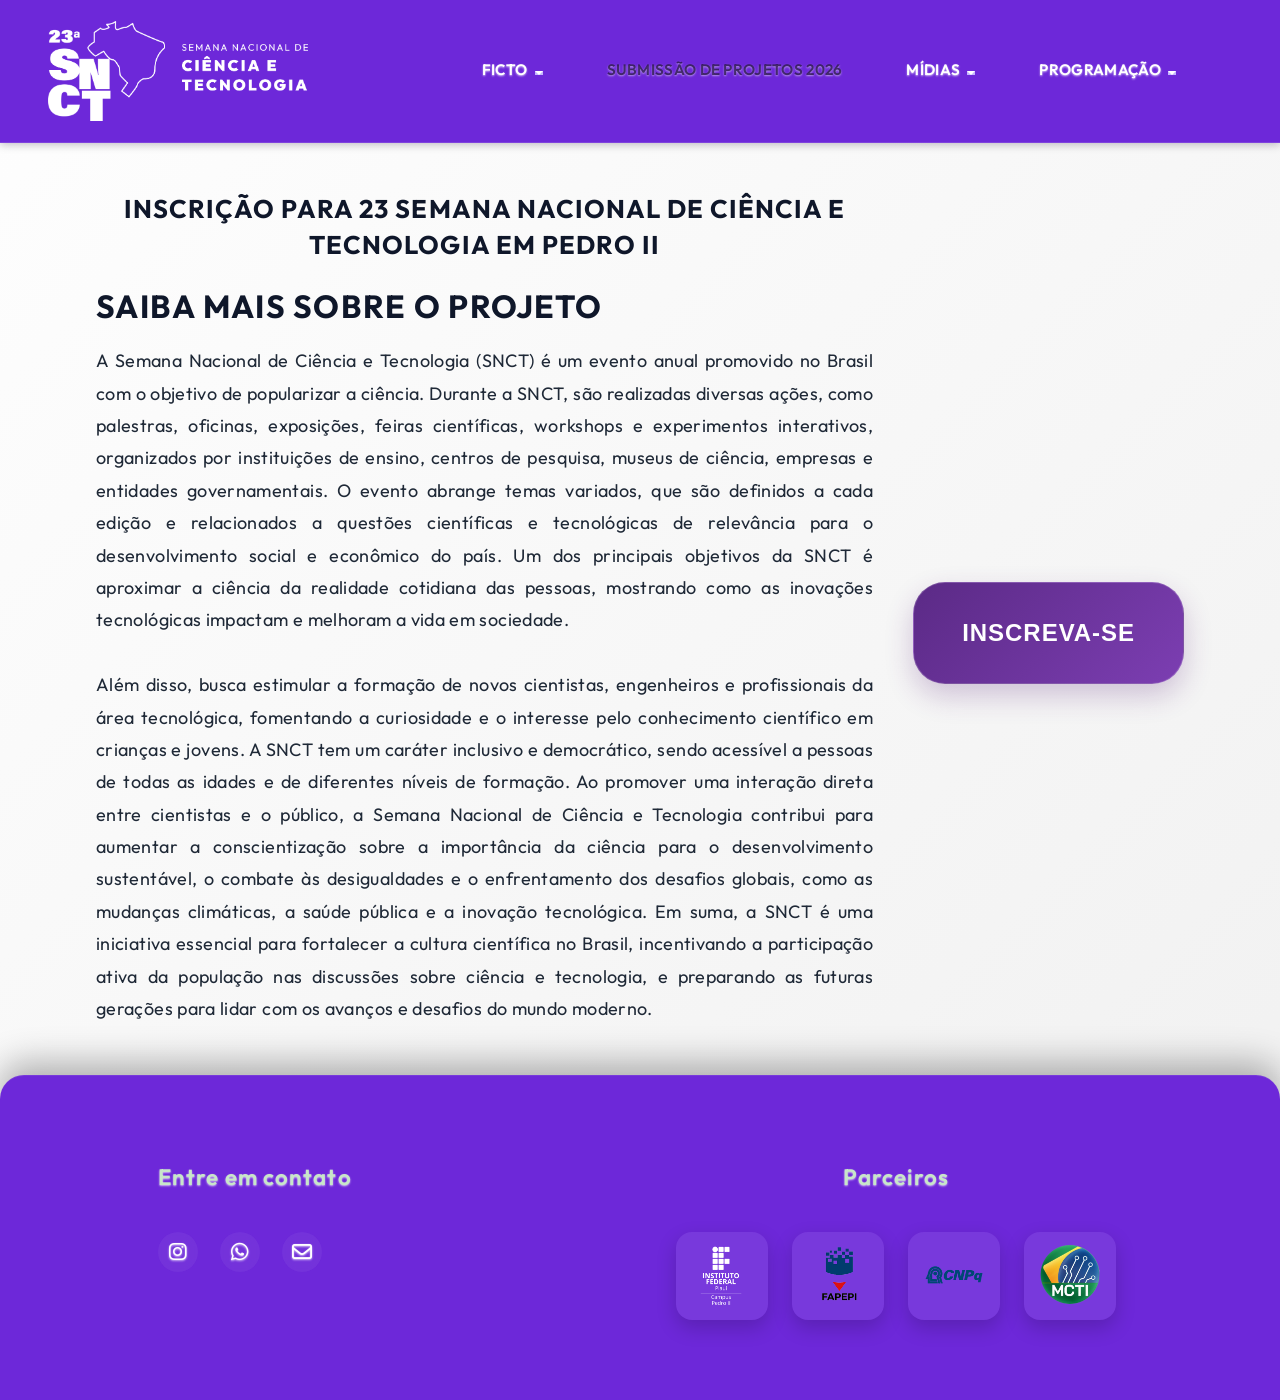
==== commit a975f994: "Atualização indentidade visual scnt2026" ====
--- a/index.html
+++ b/index.html
@@ -8,29 +8,27 @@
   <link rel="stylesheet" href="https://cdnjs.cloudflare.com/ajax/libs/font-awesome/6.2.1/css/all.min.css"
     integrity="sha512-MV7K8+y+gLIBoVD59lQIYicR65iaqukzvf/nwasF0nqhPay5w/9lJmVM2hMDcnK1OnMGCdVK+iQrJ7lzPJQd1w=="
     crossorigin="anonymous" referrerpolicy="no-referrer" />
-  <link rel="shortcut icon" href="pages/assets/Css/images/android-icon-192x192.png" />
-  <!-- <link rel="stylesheet" href="pages/assets/Css/mesclagem.css"> -->
+  <link rel="shortcut icon" href="pages/assets/Css/images/23-SNCT-ICON.png" />
   <link rel="stylesheet" href="pages/assets/Css/mesclagem.css">
 
 
   <!-- Título da página -->
-  <title>SNCT 2025</title>
+  <title>SNCT 2026</title>
 
   <!-- Meta descrição para o Google -->
   <meta name="description"
-    content="21ª Semana Nacional de Ciência e Tecnologia (SNCT) no IFPI Campus Pedro II! Com o tema 'Biomas do Brasil: Diversidade, Saberes e Tecnologias Sociais', vamos explorar a riqueza natural do nosso país e da nossa região além das inovações que nos conectam ao meio ambiente. Junte-se a nós nessa jornada de conhecimento e sustentabilidade!">
+    content="23ª Semana Nacional de Ciência e Tecnologia (SNCT) no IFPI Campus Pedro II! Com o tema 'A ciência é delas, é com elas, e é para todos nós.', a 23ª Semana Nacional de Ciência e Tecnologia convoca a sociedade brasileira para um diálogo sobre o tema “Ciência Delas”. Mais do que uma celebração, é um manifesto pela excelência científica e pelo desenvolvimento soberano do país, que reconhece que não há inovação plena sem a participação equitativa de meninas e mulheres.">
 
   <!-- Favicon -->
-  <link rel="icon" href="pages/assets/Css/images/android-icon-192x192.png" type="image/x-icon">
-
-  <!-- Outros meta tags recomendados -->
+  <link rel="icon" href="pages/assets/Css/images/23-SNCT-ICON.png" type="image/x-icon">
+
+
   <meta name="robots" content="index, follow">
   <meta name="author" content="SNCT">
   <meta property="og:title" content="SNCTP2">
-  <meta property="og:description" content="21ª Semana Nacional de Ciência e Tecnologia 🌎🌱
-    IFPI - CAMPUS PEDRO II">
-  <meta property="og:image" content="pages/assets/Css/images/SNCT banner .png">
-  <meta property="og:url" content="https://www.snctp2.org">
+  <meta property="og:description" content="23ª Semana Nacional de Ciência e Tecnologia IFPI - CAMPUS PEDRO II">
+  <meta property="og:image" content="pages/assets/Css/images/ciencia_delas.png">
+  <meta property="og:url" content="https://snctp2.github.io/snctP2/">
   <meta property="og:type" content="website">
 
 
@@ -45,7 +43,7 @@
       <div class="container-fluid bg-body-tertiary" id="nav-bar">
 
         <a class="navbar-brand" href="index.html">
-          <img src="pages/assets/Css/images/logo-branca.png" width="220" height="100">
+          <img src="pages/assets/Css/images/logo-branca.png" width="260" height="100">
         </a>
 
         <button class="navbar-toggler" type="button" data-bs-toggle="collapse" data-bs-target="#navbarSupportedContent"
@@ -61,26 +59,34 @@
           <div class="me-auto mb-2 mb-lg-0"></div>
 
           <ul class="nav navbar-nav nav-underline ">
-            <li class="nav-item">
-                <a class="nav-link" href="ficto.html">FICTO 2025</a>
-            </li>
+              <li class="nav-item dropdown">
+                  <a class="nav-link dropdown-toggle" href="#" role="button" data-bs-toggle="dropdown" aria-expanded="false">
+                    FICTO
+                  </a>
+                  <ul class="dropdown-menu custom-nav-dropdown">
+                    <li><a class="dropdown-item disabled" href="ficto.html?ano=2026">FICTO 2026</a></li>
+                    <li><a class="dropdown-item" href="ficto.html?ano=2025">FICTO 2025</a></li>
+                  </ul>
+              </li>
               <li class="nav-item">
-                  <a class="nav-link" href="submissao.html">Submissão de Projetos 2025</a>
+                  <a class="nav-link disabled" href="submissao.html?ano=2026">Submissão de Projetos 2026</a>
               </li>
               <li class="nav-item dropdown">
                   <a class="nav-link dropdown-toggle" href="#" role="button" data-bs-toggle="dropdown" aria-expanded="false">
                     Mídias
                   </a>
-                  <ul class="dropdown-menu">
-                    <li><a class="dropdown-item" href="midia2025.html">Mídias 2025</a></li>
-                    <li><a class="dropdown-item" href="midia2024.html">Mídias 2024</a></li>
+                  <ul class="dropdown-menu custom-nav-dropdown">
+                    <li><a class="dropdown-item" href="midia.html?ano=2026">Mídias 2026</a></li>
+                    <li><a class="dropdown-item" href="midia.html?ano=2025">Mídias 2025</a></li>
+                    <li><a class="dropdown-item" href="midia.html?ano=2024">Mídias 2024</a></li>
                   </ul>
               </li>
               <li class="nav-item dropdown">
                   <a class="nav-link dropdown-toggle" href="#" role="button" data-bs-toggle="dropdown" aria-expanded="false">
                     Programação
                   </a>
-                  <ul class="dropdown-menu">
+                  <ul class="dropdown-menu custom-nav-dropdown">
+                    <li><a class="dropdown-item" href="programacao.html?ano=2026">Programação 2026</a></li>
                     <li><a class="dropdown-item" href="programacao.html?ano=2025">Programação 2025</a></li>
                     <li><a class="dropdown-item" href="programacao.html?ano=2024">Programação 2024</a></li>
                   </ul>
@@ -99,43 +105,48 @@
   <main  class="main-content">
 
     <div class="container-fluid my-1 imageGrande">
-      <img class="d-block w-100 my-5-6" src="pages/assets/Css/images/artesnct22.png" alt="">
+      <img class="d-block w-100 my-5-6" src="pages/assets/Css/images/ciencia_delas1.png" alt="">
     </div>
 
-    <div class="container-btn">
-      <a href="https://suap.ifpi.edu.br/eventos/inscricao/1/3073/">
-			  <button
-					  type="button"
-					  class="btn btn-green btn-index"
-					  style="--bs-btn-padding-y: 1.5rem; --bs-btn-padding-x: 3rem; --bs-btn-font-size: 1.5rem;--bs-border-radius: 3rem; margin-top: 2em;"
-					  >
-					  INSCREVA-SE
-			  </button>
-	  </a>
-    </div>
-    <h3>INSCRIÇÃO PARA 22 SEMANA NACIONAL DE CIÊNCIA E TECNOLOGIA EM PEDRO II</h3>
-
-    <h3 class="saibamais">SAIBA MAIS SOBRE O PROJETO</h3>
-
-    <p class="sobre"> A Semana Nacional de Ciência e Tecnologia (SNCT) é um evento anual promovido no Brasil com o
-      objetivo de popularizar a ciência.
-      Durante a SNCT, são realizadas diversas ações, como palestras, oficinas, exposições, feiras científicas, workshops
-      e experimentos interativos, organizados por instituições de ensino, centros de pesquisa, museus de ciência,
-      empresas e entidades governamentais. O evento abrange temas variados, que são definidos a cada edição e
-      relacionados a questões científicas e tecnológicas de relevância para o desenvolvimento social e econômico do
-      país. Um dos principais objetivos da SNCT é aproximar a ciência da realidade cotidiana das pessoas, mostrando como
-      as inovações tecnológicas impactam e melhoram a vida em sociedade.
-    </p>
-    <p class="sobre"> Além disso, busca estimular a formação de novos cientistas, engenheiros e
-      profissionais da área tecnológica, fomentando a curiosidade e o interesse pelo conhecimento científico em crianças
-      e jovens. A SNCT tem um caráter inclusivo e democrático, sendo acessível a pessoas de todas as idades e de
-      diferentes níveis de formação. Ao promover uma interação direta entre cientistas e o público, a Semana Nacional de
-      Ciência e Tecnologia contribui para aumentar a conscientização sobre a importância da ciência para o
-      desenvolvimento sustentável, o combate às desigualdades e o enfrentamento dos desafios globais, como as mudanças
-      climáticas, a saúde pública e a inovação tecnológica. Em suma, a SNCT é uma iniciativa essencial para fortalecer a
-      cultura científica no Brasil, incentivando a participação ativa da população nas discussões sobre ciência e
-      tecnologia, e preparando as futuras gerações para lidar com os avanços e desafios do mundo moderno.
-    </p>
+    <section class="intro-snct">
+      <div class="intro-snct__content">
+        <h3 class="intro-snct__title">INSCRIÇÃO PARA 23 SEMANA NACIONAL DE CIÊNCIA E TECNOLOGIA EM PEDRO II</h3>
+
+        <h2 class="saibamais">SAIBA MAIS SOBRE O PROJETO</h2>
+
+        <p class="sobre"> A Semana Nacional de Ciência e Tecnologia (SNCT) é um evento anual promovido no Brasil com o
+          objetivo de popularizar a ciência.
+          Durante a SNCT, são realizadas diversas ações, como palestras, oficinas, exposições, feiras científicas, workshops
+          e experimentos interativos, organizados por instituições de ensino, centros de pesquisa, museus de ciência,
+          empresas e entidades governamentais. O evento abrange temas variados, que são definidos a cada edição e
+          relacionados a questões científicas e tecnológicas de relevância para o desenvolvimento social e econômico do
+          país. Um dos principais objetivos da SNCT é aproximar a ciência da realidade cotidiana das pessoas, mostrando como
+          as inovações tecnológicas impactam e melhoram a vida em sociedade.
+          <br><br>
+          Além disso, busca estimular a formação de novos cientistas, engenheiros e
+          profissionais da área tecnológica, fomentando a curiosidade e o interesse pelo conhecimento científico em crianças
+          e jovens. A SNCT tem um caráter inclusivo e democrático, sendo acessível a pessoas de todas as idades e de
+          diferentes níveis de formação. Ao promover uma interação direta entre cientistas e o público, a Semana Nacional de
+          Ciência e Tecnologia contribui para aumentar a conscientização sobre a importância da ciência para o
+          desenvolvimento sustentável, o combate às desigualdades e o enfrentamento dos desafios globais, como as mudanças
+          climáticas, a saúde pública e a inovação tecnológica. Em suma, a SNCT é uma iniciativa essencial para fortalecer a
+          cultura científica no Brasil, incentivando a participação ativa da população nas discussões sobre ciência e
+          tecnologia, e preparando as futuras gerações para lidar com os avanços e desafios do mundo moderno.
+        </p>
+      </div>
+
+      <div class="container-btn">
+        <a href="https://suap.ifpi.edu.br/eventos/inscricao/1/3073/">
+          <button
+            type="button"
+            class="btn btn-purple btn-index my-btn-b"
+            style="--bs-btn-padding-y: 2rem; --bs-btn-padding-x: 3rem; --bs-btn-font-size: 1.5rem; --bs-border-radius: 2rem;"
+          >
+            INSCREVA-SE
+          </button>
+        </a>
+      </div>
+    </section>
 
   </main>
 
@@ -194,9 +205,7 @@
           </ul>
         </div>
       </div>
-      <div id="copyright">
-        &#169; 2024 Todos os direitos reservados
-      </div>
+ 
     </div>
 
   </footer>
--- a/pages/assets/Css/mesclagem.css
+++ b/pages/assets/Css/mesclagem.css
@@ -1,6 +1,7 @@
 @charset "UTF-8";
 @import url("https://cdn.jsdelivr.net/npm/bootstrap-icons@1.11.3/font/bootstrap-icons.min.css");
 @import url('https://fonts.googleapis.com/css2?family=Montserrat:wght@100..900&display=swap');
+@import url('https://fonts.googleapis.com/css2?family=Outfit:wght@300;400;500;600;700;800;900&display=swap');
 
 /*!
  * Bootstrap  v5.3.3 (https://getbootstrap.com/)
@@ -9,16 +10,16 @@
  */
 :root,
 [data-bs-theme=light] {
-  --bs-blue: #0d6efd;
-  --bs-indigo: #6610f2;
-  --bs-purple: #6f42c1;
-  --bs-pink: #d63384;
+  --bs-blue: #6d28d9;
+  --bs-indigo: #5b21b6;
+  --bs-purple: #7c3aed;
+  --bs-pink: #d946ef;
   --bs-red: #dc3545;
   --bs-orange: #fd7e14;
   --bs-yellow: #ffc107;
-  --bs-green: #052f47;
-  --bs-teal: #20c997;
-  --bs-cyan: #0dcaf0;
+  --bs-green: #3b1d67;
+  --bs-teal: #7c3aed;
+  --bs-cyan: #c084fc;
   --bs-black: #000;
   --bs-white: #fff;
   --bs-gray: #6c757d;
@@ -33,54 +34,56 @@
   --bs-gray-800: #343a40;
   --bs-gray-900: #212529;
   --bs-cinza: #D9D9D9;
-  --bs-primary: #0d6efd;
+  --bs-primary: #6d28d9;
   --bs-secondary: #6c757d;
-  --bs-success: #052f47;
-  --bs-info: #0dcaf0;
+  --bs-success: #3b1d67;
+  --bs-info: #c084fc;
   --bs-warning: #ffc107;
   --bs-danger: #dc3545;
   --bs-light: #f8f9fa;
   --bs-dark: #212529;
-  --bs-primary-rgb: 13, 110, 253;
+  --bs-primary-rgb: 109, 40, 217;
   --bs-secondary-rgb: 108, 117, 125;
-  --bs-success-rgb: 25, 135, 84;
-  --bs-green-rgb: 76, 175, 80;
-  --bs-blue-rgb: 5 47 71;
-  --bs-info-rgb: 13, 202, 240;
+  --bs-success-rgb: 59, 29, 103;
+  --bs-green-rgb: 59, 29, 103;
+  --bs-blue-rgb: 109 40 217;
+  --bs-info-rgb: 192, 132, 252;
   --bs-warning-rgb: 255, 193, 7;
   --bs-danger-rgb: 220, 53, 69;
   --bs-light-rgb: 248, 249, 250;
   --bs-dark-rgb: 33, 37, 41;
-  --bs-primary-text-emphasis: #052c65;
+  --bs-primary-text-emphasis: #2e1065;
   --bs-secondary-text-emphasis: #2b2f32;
-  --bs-success-text-emphasis: #0a3622;
-  --bs-info-text-emphasis: #055160;
+  --bs-success-text-emphasis: #1e1237;
+  --bs-info-text-emphasis: #4c1d95;
   --bs-warning-text-emphasis: #664d03;
   --bs-danger-text-emphasis: #58151c;
   --bs-light-text-emphasis: #495057;
   --bs-dark-text-emphasis: #495057;
-  --bs-primary-bg-subtle: #cfe2ff;
+  --bs-primary-bg-subtle: #ede9fe;
   --bs-secondary-bg-subtle: #e2e3e5;
-  --bs-success-bg-subtle: #d1e7dd;
-  --bs-info-bg-subtle: #cff4fc;
+  --bs-success-bg-subtle: #f3e8ff;
+  --bs-info-bg-subtle: #f3e8ff;
   --bs-warning-bg-subtle: #fff3cd;
   --bs-danger-bg-subtle: #f8d7da;
   --bs-light-bg-subtle: #fcfcfd;
   --bs-dark-bg-subtle: #ced4da;
-  --bs-primary-border-subtle: #9ec5fe;
+  --bs-primary-border-subtle: #c4b5fd;
   --bs-secondary-border-subtle: #c4c8cb;
-  --bs-success-border-subtle: #a3cfbb;
-  --bs-info-border-subtle: #9eeaf9;
+  --bs-success-border-subtle: #d8b4fe;
+  --bs-info-border-subtle: #ddd6fe;
   --bs-warning-border-subtle: #ffe69c;
   --bs-danger-border-subtle: #f1aeb5;
   --bs-light-border-subtle: #e9ecef;
   --bs-dark-border-subtle: #adb5bd;
   --bs-white-rgb: 255, 255, 255;
   --bs-black-rgb: 0, 0, 0;
-  --bs-font-sans-serif: "Montserrat", system-ui, -apple-system, "Segoe UI", Roboto, "Helvetica Neue", "Noto Sans", "Liberation Sans", Arial, sans-serif, "Apple Color Emoji", "Segoe UI Emoji", "Segoe UI Symbol", "Noto Color Emoji";
+  --font-display: "redonda", "Redonda", "Outfit", "Montserrat", sans-serif;
+  --font-body: "Outfit", "Montserrat", "Segoe UI", sans-serif;
+  --bs-font-sans-serif: "Outfit", "Montserrat", system-ui, -apple-system, "Segoe UI", Roboto, "Helvetica Neue", "Noto Sans", "Liberation Sans", Arial, sans-serif, "Apple Color Emoji", "Segoe UI Emoji", "Segoe UI Symbol", "Noto Color Emoji";
   --bs-font-monospace: SFMono-Regular, Menlo, Monaco, Consolas, "Liberation Mono", "Courier New", monospace;
   --bs-gradient: linear-gradient(180deg, rgba(255, 255, 255, 0.15), rgba(255, 255, 255, 0));
-  --bs-body-font-family: var(--bs-font-sans-serif);
+  --bs-body-font-family: var(--font-body);
   --bs-body-font-size: 1rem;
   --bs-body-font-weight: 400;
   --bs-body-line-height: 1.5;
@@ -100,11 +103,11 @@
   --bs-tertiary-bg-rgb: 248, 249, 250;
   --bs-heading-color: inherit;
   --bs-link-font-weight: 600;
-  --bs-link-color: #0d6efd;
-  --bs-link-color-rgb: 13, 110, 253;
+  --bs-link-color: #6d28d9;
+  --bs-link-color-rgb: 109, 40, 217;
   --bs-link-decoration: underline;
-  --bs-link-hover-color: #0a58ca;
-  --bs-link-hover-color-rgb: 10, 88, 202;
+  --bs-link-hover-color: #5b21b6;
+  --bs-link-hover-color-rgb: 91, 33, 182;
   --bs-code-color: #d63384;
   --bs-highlight-color: #212529;
   --bs-highlight-bg: #fff3cd;
@@ -126,9 +129,9 @@
   --bs-box-shadow-inset: inset 0 1px 2px rgba(0, 0, 0, 0.075);
   --bs-focus-ring-width: 0.25rem;
   --bs-focus-ring-opacity: 0.25;
-  --bs-focus-ring-color: rgba(13, 110, 253, 0.25);
-  --bs-form-valid-color: #052f47;
-  --bs-form-valid-border-color: #052f47;
+  --bs-focus-ring-color: rgba(109, 40, 217, 0.25);
+  --bs-form-valid-color: #3b1d67;
+  --bs-form-valid-border-color: #3b1d67;
   --bs-form-invalid-color: #dc3545;
   --bs-form-invalid-border-color: #dc3545;
 }
@@ -572,29 +575,29 @@
 
 /* --- Estilo novo e estiloso pro botão --- */
 button {
-  background: linear-gradient(135deg, #38B6FF, #0c5f8f);
-  color: #f0fdf4;
+  background: linear-gradient(135deg, #a78bfa, #5b21b6);
+  color: #f5f3ff;
   border: none;
   padding: 0.75rem 1.5rem;
   border-radius: 12px;
   font-weight: 600;
   font-size: 1rem;
-  box-shadow: 0 4px 12px rgba(51, 46, 125, 0.4);
+  box-shadow: 0 4px 12px rgba(91, 33, 182, 0.35);
   transition: background 0.3s ease, box-shadow 0.3s ease, transform 0.2s ease;
   user-select: none;
 }
 
 button:hover,
 button:focus-visible {
-  background: linear-gradient(135deg, #4aafe9, #052F47);
-  box-shadow: 0 6px 18px rgba(46, 47, 125, 0.6);
+  background: linear-gradient(135deg, #8b5cf6, #3b1d67);
+  box-shadow: 0 6px 18px rgba(91, 33, 182, 0.6);
   transform: translateY(-2px);
   outline: none;
 }
 
 button:active {
-  background: #052f47;
-  box-shadow: 0 2px 6px #052f47;
+  background: #3b1d67;
+  box-shadow: 0 2px 6px #3b1d67;
   transform: translateY(0);
 }
 
@@ -3566,6 +3569,55 @@
   margin-bottom: 15px;
 }
 
+.programacao-media {
+  display: flex;
+  justify-content: center;
+  width: 100%;
+  margin: 0 auto 15px;
+}
+
+.programacao-media .instagram-media,
+.programacao-media iframe,
+.programacao-media > blockquote.instagram-media {
+  display: block;
+  margin: 0 auto !important;
+  max-width: 540px !important;
+  width: min(100%, 540px) !important;
+}
+
+.instagram-fallback {
+  display: inline-flex;
+  align-items: center;
+  justify-content: center;
+  min-height: 84px;
+  width: min(100%, 540px);
+  padding: 18px 24px;
+  margin: 0 auto;
+  border-radius: 14px;
+  background: linear-gradient(135deg, #111111, #3b3b3b);
+  color: #ffffff;
+  text-decoration: none;
+  font-weight: 700;
+  letter-spacing: 0.02em;
+  box-shadow: 0 8px 20px rgba(0, 0, 0, 0.12);
+}
+
+.instagram-fallback:hover {
+  color: #ffffff;
+  text-decoration: none;
+  opacity: 0.96;
+}
+
+.accordion-body {
+  display: flex;
+  flex-direction: column;
+  align-items: center;
+}
+
+.accordion-body .h2-destaque {
+  width: 100%;
+}
+
 @media (max-width:978px) {
   .accordion-gray {
     max-width: 90vw;
@@ -3705,6 +3757,23 @@
   --bs-btn-hover-bg: #052f47;
   --bs-btn-hover-border-color: #052f47;
   --bs-btn-focus-shadow-rgb: 60, 153, 110;
+  --bs-btn-active-color: #fff;
+  ---bs-btn-active-bg: #052f47;
+  --bs-btn-active-border-color: #052f47;
+  --bs-btn-active-shadow: inset 0 3px 5px rgba(0, 0, 0, 0.125);
+  --bs-btn-disabled-color: #fff;
+  --bs-btn-disabled-bg: #052f47;
+  --bs-btn-disabled-border-color: #052f47;
+}
+
+.btn-purple {
+  --bs-btn-color: #fff;
+  --bs-btn-bg: #6d28d9;
+  --bs-btn-border-color: #6d28d9;
+  --bs-btn-hover-color: #fff;
+  --bs-btn-hover-bg: #5b21b6;
+  --bs-btn-hover-border-color: #5b21b6;
+  --bs-btn-focus-shadow-rgb: 91, 33, 182;
   --bs-btn-active-color: #fff;
   ---bs-btn-active-bg: #052f47;
   --bs-btn-active-border-color: #052f47;
@@ -4360,7 +4429,7 @@
 
 .dropdown-item {
   display: block;
-  width: 100%;
+  width: fit-content;
   padding: var(--bs-dropdown-item-padding-y) var(--bs-dropdown-item-padding-x);
   clear: both;
   font-weight: 400;
@@ -4368,31 +4437,75 @@
   text-align: inherit;
   text-decoration: none;
   white-space: nowrap;
-  background-color: #052f47;
+  background-color: transparent;
   border: 0;
   border-radius: var(--bs-dropdown-item-border-radius, 0);
 }
 
-
+.navbar .dropdown-menu.custom-nav-dropdown {
+  --bs-dropdown-bg: #6d28d9;
+  --bs-dropdown-color: #ffffff;
+  --bs-dropdown-border-color: rgba(5, 47, 71, 0.18);
+  --bs-dropdown-link-color: #ffffff;
+  --bs-dropdown-link-hover-color: #6d28d9;
+  --bs-dropdown-link-hover-bg: #ffffff;
+  --bs-dropdown-link-active-color: #6d28d9;
+  --bs-dropdown-link-active-bg: #052f47;
+  --bs-dropdown-box-shadow: 0 0.5rem 1rem rgba(5, 47, 71, 0.12);
+}
+
+.navbar .nav-link.dropdown-toggle,
+.navbar .nav-link.dropdown-toggle:hover,
+.navbar .nav-link.dropdown-toggle:focus,
+.navbar .nav-link.dropdown-toggle.show,
+.navbar .dropdown-menu.custom-nav-dropdown .dropdown-item,
+.navbar .dropdown-menu.custom-nav-dropdown .dropdown-item:link,
+.navbar .dropdown-menu.custom-nav-dropdown .dropdown-item:visited {
+  color: #ffffff !important;
+}
+
+.navbar .dropdown-menu.custom-nav-dropdown .dropdown-item {
+  background-color: transparent;
+}
 
 .dropdown-item:hover,
-.dropdown-item:focus {
-  color: #FFFFFF;
-  background-color: #052f4785;
+.dropdown-item:focus,
+.navbar .dropdown-menu.custom-nav-dropdown .dropdown-item:hover,
+.navbar .dropdown-menu.custom-nav-dropdown .dropdown-item:focus,
+.navbar .dropdown-menu.custom-nav-dropdown .dropdown-item:active,
+.navbar .dropdown-menu.custom-nav-dropdown .dropdown-item.active {
+  color: #6d28d9 !important;
+  background-color: #FFFFFF  !important;
 }
 
 .dropdown-item.active,
-.dropdown-item:active {
-  color: var(--bs-dropdown-link-active-color);
+.dropdown-item:active,
+.navbar .dropdown-menu.custom-nav-dropdown .dropdown-item.active,
+.navbar .dropdown-menu.custom-nav-dropdown .dropdown-item:active {
+  color: #FFFFFF !important;
   text-decoration: none;
-  background-color: #052f4785;
+  background-color: #052f47 !important;
+}
+
+.navbar .dropdown-menu.custom-nav-dropdown .dropdown-item:hover,
+.navbar .dropdown-menu.custom-nav-dropdown .dropdown-item:focus {
+  box-shadow: inset 0 0 0 1px rgba(255, 255, 255, 0.12);
 }
 
 .dropdown-item.disabled,
 .dropdown-item:disabled {
-  color: var(--bs-dropdown-link-disabled-color);
+  color: rgba(0, 0, 0, 0.7) !important;
+  opacity: 0.75;
   pointer-events: none;
   background-color: transparent;
+  cursor: not-allowed;
+}
+
+.navbar .dropdown-menu.custom-nav-dropdown .dropdown-item.disabled,
+.navbar .dropdown-menu.custom-nav-dropdown .dropdown-item:disabled {
+  color: rgba(0, 0, 0, 0.7) !important;
+  background-color: transparent !important;
+  box-shadow: none !important;
 }
 
 .dropdown-menu.show {
@@ -4590,9 +4703,15 @@
 
 .nav-link.disabled,
 .nav-link:disabled {
-  color: var(--bs-nav-link-disabled-color);
+  color: rgba(0, 0, 0, 0.7) !important;
+  opacity: 0.75;
   pointer-events: none;
-  cursor: default;
+  cursor: not-allowed;
+}
+
+.navbar .nav-link.disabled,
+.navbar .nav-link:disabled {
+  color: rgba(0, 0, 0, 0.7) !important;
 }
 
 .nav-tabs {
@@ -9146,6 +9265,10 @@
 }
 
 @media (max-width: 768px) {
+  .my-btn-b {
+    margin-bottom: 5rem !important;
+  }
+
   .my-10 {
     margin-bottom: 70rem !important;
   }
@@ -14164,11 +14287,24 @@
 }
 
 * {
-  font-family: 'Inter', sans-serif;
+  font-family: var(--font-body);
   margin: 0;
   padding: 0;
   box-sizing: border-box;
-  letter-spacing: 1px;
+  letter-spacing: 0.02em;
+}
+
+h1,
+h2,
+h3,
+h4,
+h5,
+h6,
+.navbar-brand,
+.card-title,
+.section-title {
+  font-family: var(--font-display);
+  letter-spacing: 0.04em;
 }
 
 footer {
@@ -14181,7 +14317,7 @@
 }
 
 .footer_content {
-  background-color: var(--color-neutral-10);
+  background: linear-gradient(135deg, #2e1065, #3b1d67, #4c1d95);
   display: flex;
   justify-content: space-between;
   align-items: flex-start;
@@ -14424,13 +14560,10 @@
   justify-content: space-between;
   align-items: center;
   padding: 1rem 2rem;
-  background: rgba(5 47 71);
-  /* Verde musgo suave */
-  /* background-color: rgba(23, 25, 22, 0.8); */
-  /* Fallback */
+  background: rgba(59, 29, 103, 0.96);
   backdrop-filter: blur(12px);
-  border-bottom: 1px solid rgba(255, 255, 255, 0.1);
-  box-shadow: 0 2px 8px rgba(0, 0, 0, 0.2);
+  border-bottom: 1px solid rgba(255, 255, 255, 0.12);
+  box-shadow: 0 2px 8px rgba(24, 12, 43, 0.25);
   font-family: 'Inter', sans-serif;
   font-weight: 500;
   letter-spacing: 0.5px;
@@ -14449,16 +14582,13 @@
 
 #nav-bar a {
   position: relative;
-  color: #d0f0e0;
+  color: #f3e8ff;
   text-decoration: none;
   margin: 0 1rem;
   text-transform: uppercase;
   font-size: 0.95rem;
   transition: color 0.3s ease;
 }
-
-
-
 
 /* Underline animado */
 #nav-bar a::after {
@@ -14468,7 +14598,7 @@
   left: 0;
   width: 0%;
   height: 2px;
-  background: #88c0b0;
+  background: #c4b5fd;
   transition: width 0.3s ease;
 }
 
@@ -14493,35 +14623,98 @@
 }
 
 
+.intro-snct {
+  width: min(1200px, 85vw);
+  margin: 2.5rem auto 0;
+  display: flex;
+  align-items: center;
+  justify-content: space-between;
+  gap: 2.5rem;
+}
+
+.intro-snct__content {
+  flex: 1.5;
+}
+
 .container-btn {
+  flex: 0 0 auto;
   display: flex;
   justify-content: center;
   align-items: center;
-  height: 20vh;
-  margin-top: -20px;
+  margin: 0;
 }
 
 .sobre {
-  margin: auto;
-  width: 90vw;
+  margin: 0;
+  width: 100%;
   text-align: justify;
-  margin-bottom: 20px;
-}
-
+  margin-bottom: 50px;
+  line-height: 1.8;
+  color: #1f2937;
+}
 
 .saibamais {
-  text-align: center;
-  margin-bottom: 30px;
-  margin-top: 50px;
-}
-
+  text-align: left;
+  margin-bottom: 1.25rem;
+  margin-top: 1.5rem;
+  font-weight: 700;
+  color: #0f172a;
+}
+
+.intro-snct__title {
+  margin: 0;
+  font-size: clamp(1.2rem, 2vw, 1.8rem);
+  line-height: 1.4;
+  font-weight: 700;
+  color: #0f172a;
+}
 
 .btn-index {
-  margin: 10rem 0 5rem 0;
+  margin: 0;
   display: flex;
   white-space: nowrap;
   justify-content: center;
   align-items: center;
+  box-shadow: 0 12px 28px rgba(87, 34, 122, 0.24);
+  border: 1px solid rgba(255, 255, 255, 0.18);
+  background: linear-gradient(135deg, #5b2a86 0%, #7c3eb2 100%);
+  color: #fff;
+  font-weight: 700;
+  letter-spacing: 0.04em;
+  transition: transform 0.2s ease, box-shadow 0.2s ease, filter 0.2s ease, background 0.2s ease;
+}
+
+.btn-index:hover,
+.btn-index:focus,
+.btn-index:active {
+  color: #fff;
+  background: linear-gradient(135deg, #7a3bb6 0%, #8d4ec7 100%);
+  transform: translateY(-2px);
+  box-shadow: 0 16px 30px rgba(89, 38, 126, 0.32);
+  filter: brightness(1.06);
+}
+
+@media (max-width: 768px) {
+  .intro-snct {
+    width: min(92vw, 640px);
+    flex-direction: column;
+    text-align: center;
+    gap: 1.5rem;
+  }
+
+  .intro-snct__content,
+  .container-btn {
+    width: 100%;
+  }
+
+  .saibamais,
+  .intro-snct__title {
+    text-align: center;
+  }
+
+  .sobre {
+    text-align: left;
+  }
 }
 
 .Perfil {
@@ -14781,16 +14974,17 @@
 #footer_parceiros {
   display: flex;
   flex-direction: column;
-  align-items: flex-start;
+  align-items: center;
   gap: 1rem;
   flex: 1;
+  text-align: center;
 }
 
 #footer_parceiros p {
-  padding-left: 40%;
   margin: 0;
   font-size: 1.2rem;
   font-weight: 500;
+  text-align: center;
 }
 
 .parceiros {
@@ -15426,21 +15620,21 @@
 }
 
 .footer-list li a img.parceiros {
-  max-height: 60px;
+  max-height: 88px;
   width: auto;
-  border-radius: 12px;
-  filter: grayscale(85%) brightness(0.95);
-  transition: all 0.4s ease;
-  box-shadow: inset 0 0 0 transparent;
-  background: rgba(255, 255, 255, 0.05);
-  backdrop-filter: blur(4px);
-  padding: 6px;
+  border-radius: 16px;
+  filter: none;
+  opacity: 1;
+  transition: all 0.35s ease;
+  box-shadow: 0 8px 20px rgba(0, 0, 0, 0.18);
+  background: rgba(255, 255, 255, 0.08);
+  padding: 10px 12px;
 }
 
 .footer-list li a img.parceiros:hover {
-  transform: translateY(-6px) scale(1.08);
-  filter: grayscale(0%) brightness(1.05);
-  box-shadow: 0 8px 20px rgba(0, 0, 0, 0.35);
+  transform: translateY(-4px) scale(1.04);
+  filter: none;
+  box-shadow: 0 12px 26px rgba(0, 0, 0, 0.28);
 }
 
 .footer-link {
@@ -15473,7 +15667,8 @@
   }
 
   .footer-list li a img.parceiros {
-    max-height: 50px;
+    max-height: 68px;
+    padding: 8px 10px;
   }
 }
 
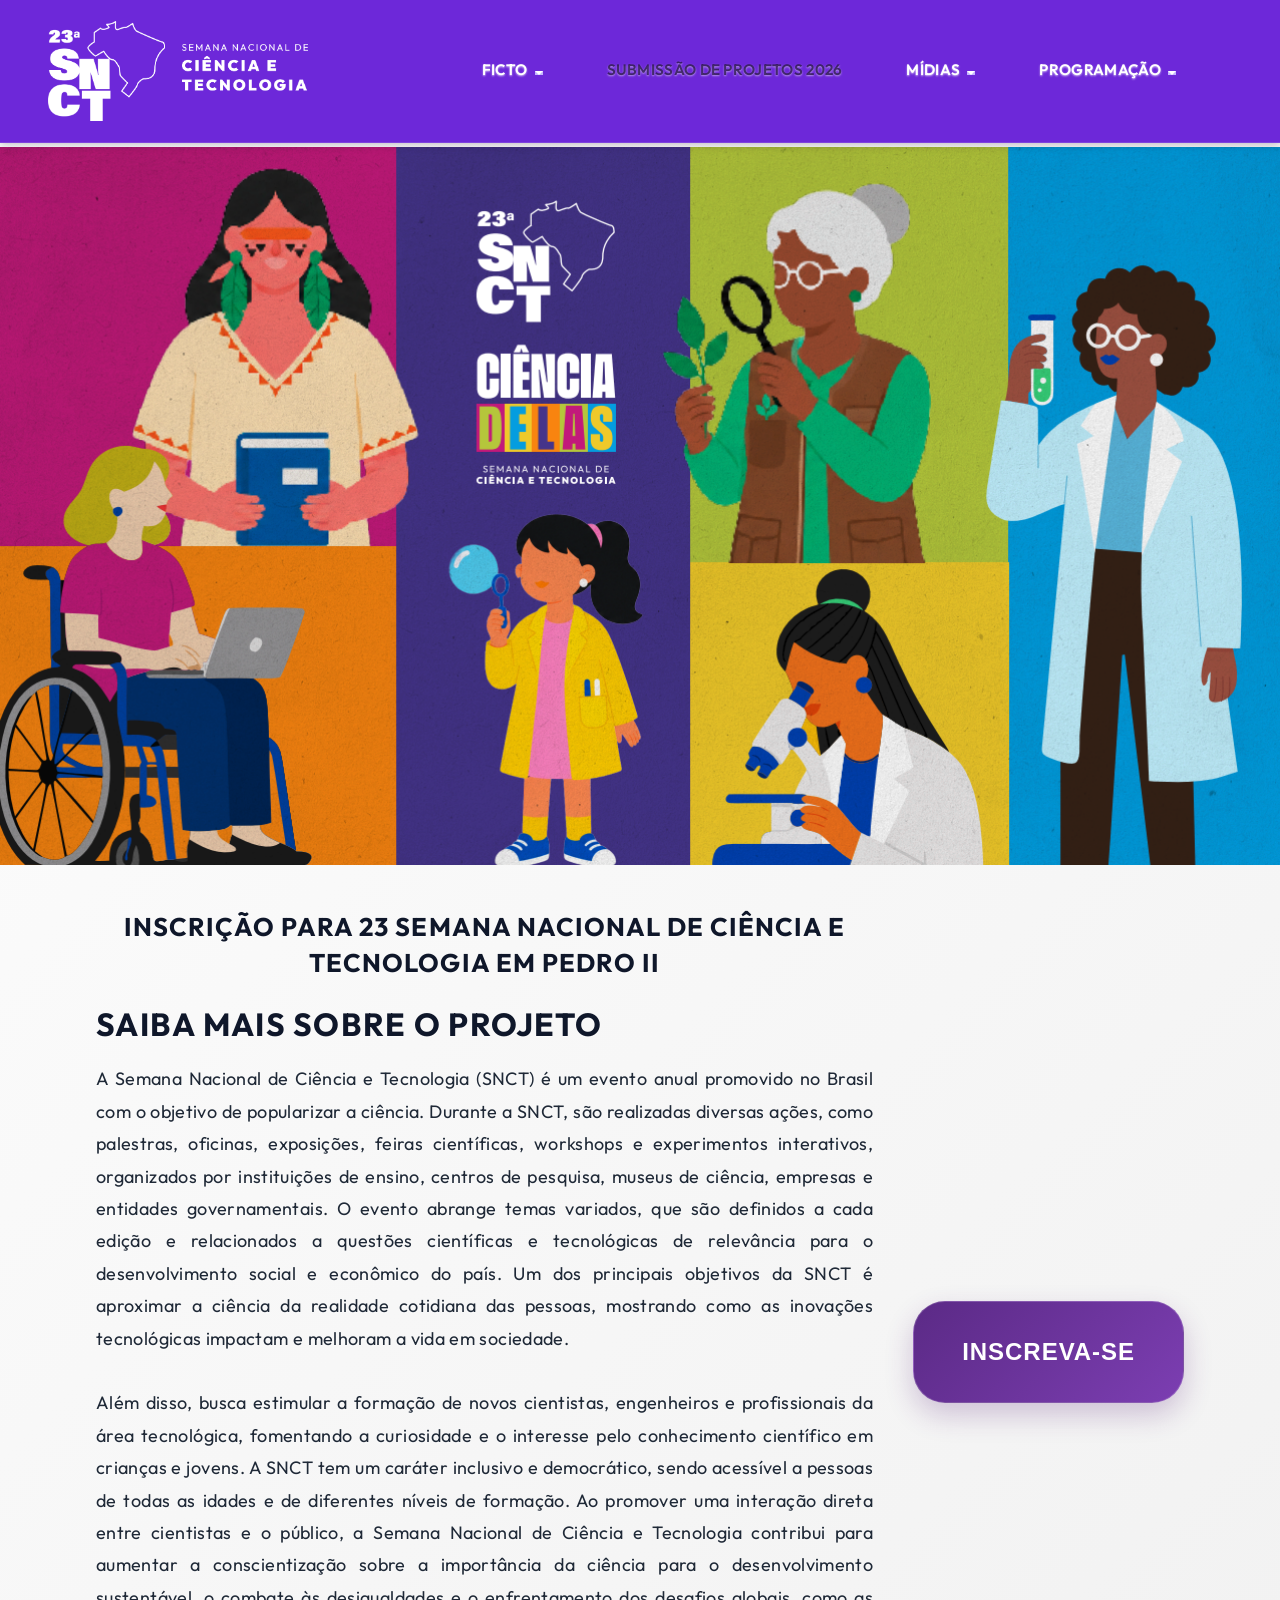
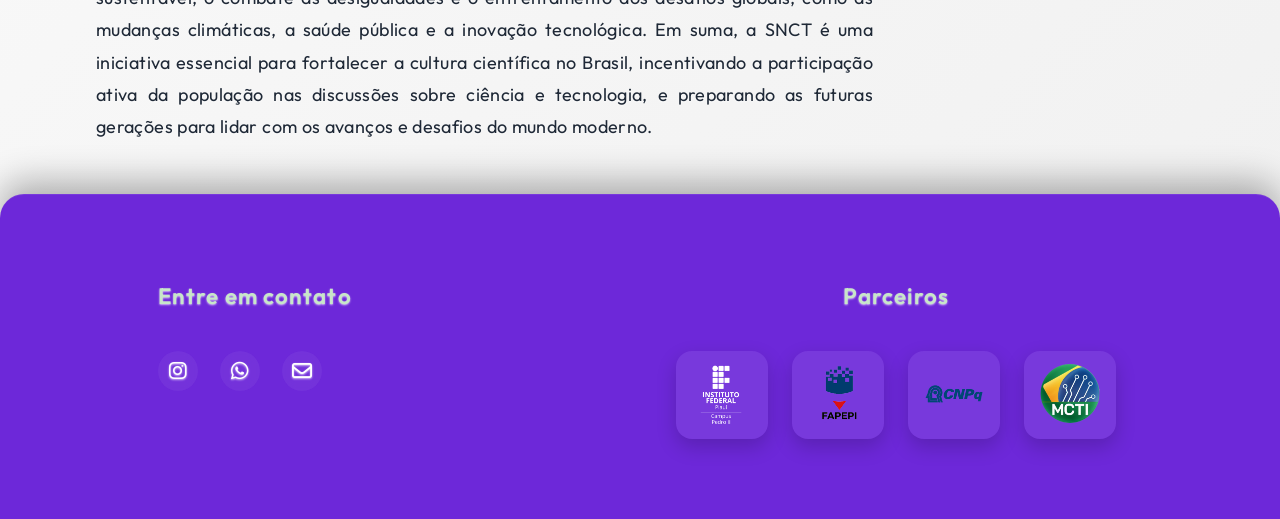
==== commit 90ed1e53: "organização nos diretorios de imagem" ====
--- a/index.html
+++ b/index.html
@@ -1,217 +1,217 @@
-<!DOCTYPE html>
-<html lang="pt-br">
-
-<head>
-  <meta charset="UTF-8">
-  <meta name="viewport" content="width=device-width, initial-scale=1.0">
-  <link rel="stylesheet" href="https://cdn.jsdelivr.net/npm/bootstrap-icons@1.11.3/font/bootstrap-icons.min.css">
-  <link rel="stylesheet" href="https://cdnjs.cloudflare.com/ajax/libs/font-awesome/6.2.1/css/all.min.css"
-    integrity="sha512-MV7K8+y+gLIBoVD59lQIYicR65iaqukzvf/nwasF0nqhPay5w/9lJmVM2hMDcnK1OnMGCdVK+iQrJ7lzPJQd1w=="
-    crossorigin="anonymous" referrerpolicy="no-referrer" />
-  <link rel="shortcut icon" href="pages/assets/Css/images/23-SNCT-ICON.png" />
-  <link rel="stylesheet" href="pages/assets/Css/mesclagem.css">
-
-
-  <!-- Título da página -->
-  <title>SNCT 2026</title>
-
-  <!-- Meta descrição para o Google -->
-  <meta name="description"
-    content="23ª Semana Nacional de Ciência e Tecnologia (SNCT) no IFPI Campus Pedro II! Com o tema 'A ciência é delas, é com elas, e é para todos nós.', a 23ª Semana Nacional de Ciência e Tecnologia convoca a sociedade brasileira para um diálogo sobre o tema “Ciência Delas”. Mais do que uma celebração, é um manifesto pela excelência científica e pelo desenvolvimento soberano do país, que reconhece que não há inovação plena sem a participação equitativa de meninas e mulheres.">
-
-  <!-- Favicon -->
-  <link rel="icon" href="pages/assets/Css/images/23-SNCT-ICON.png" type="image/x-icon">
-
-
-  <meta name="robots" content="index, follow">
-  <meta name="author" content="SNCT">
-  <meta property="og:title" content="SNCTP2">
-  <meta property="og:description" content="23ª Semana Nacional de Ciência e Tecnologia IFPI - CAMPUS PEDRO II">
-  <meta property="og:image" content="pages/assets/Css/images/ciencia_delas.png">
-  <meta property="og:url" content="https://snctp2.github.io/snctP2/">
-  <meta property="og:type" content="website">
-
-
-</head>
-
-<body>
-
-  <header>
-
-    <nav class="navbar navbar-expand-lg">
-
-      <div class="container-fluid bg-body-tertiary" id="nav-bar">
-
-        <a class="navbar-brand" href="index.html">
-          <img src="pages/assets/Css/images/logo-branca.png" width="260" height="100">
-        </a>
-
-        <button class="navbar-toggler" type="button" data-bs-toggle="collapse" data-bs-target="#navbarSupportedContent"
-          aria-controls="navbarSupportedContent" aria-expanded="false" aria-label="Toggle navigation">
-          <span class="navbar-toggler-icon"></span>
-        </button>
-
-        <div class="collapse navbar-collapse" id="navbarSupportedContent">
-
-          <div class="me-5 mb-2 mb-lg-0"></div>
-
-
-          <div class="me-auto mb-2 mb-lg-0"></div>
-
-          <ul class="nav navbar-nav nav-underline ">
-              <li class="nav-item dropdown">
-                  <a class="nav-link dropdown-toggle" href="#" role="button" data-bs-toggle="dropdown" aria-expanded="false">
-                    FICTO
-                  </a>
-                  <ul class="dropdown-menu custom-nav-dropdown">
-                    <li><a class="dropdown-item disabled" href="ficto.html?ano=2026">FICTO 2026</a></li>
-                    <li><a class="dropdown-item" href="ficto.html?ano=2025">FICTO 2025</a></li>
-                  </ul>
-              </li>
-              <li class="nav-item">
-                  <a class="nav-link disabled" href="submissao.html?ano=2026">Submissão de Projetos 2026</a>
-              </li>
-              <li class="nav-item dropdown">
-                  <a class="nav-link dropdown-toggle" href="#" role="button" data-bs-toggle="dropdown" aria-expanded="false">
-                    Mídias
-                  </a>
-                  <ul class="dropdown-menu custom-nav-dropdown">
-                    <li><a class="dropdown-item" href="midia.html?ano=2026">Mídias 2026</a></li>
-                    <li><a class="dropdown-item" href="midia.html?ano=2025">Mídias 2025</a></li>
-                    <li><a class="dropdown-item" href="midia.html?ano=2024">Mídias 2024</a></li>
-                  </ul>
-              </li>
-              <li class="nav-item dropdown">
-                  <a class="nav-link dropdown-toggle" href="#" role="button" data-bs-toggle="dropdown" aria-expanded="false">
-                    Programação
-                  </a>
-                  <ul class="dropdown-menu custom-nav-dropdown">
-                    <li><a class="dropdown-item" href="programacao.html?ano=2026">Programação 2026</a></li>
-                    <li><a class="dropdown-item" href="programacao.html?ano=2025">Programação 2025</a></li>
-                    <li><a class="dropdown-item" href="programacao.html?ano=2024">Programação 2024</a></li>
-                  </ul>
-              </li>
-            </ul>
-          <div class="me-5"></div>
-
-        </div>
-
-      </div>
-
-    </nav>
-
-  </header>
-
-  <main  class="main-content">
-
-    <div class="container-fluid my-1 imageGrande">
-      <img class="d-block w-100 my-5-6" src="pages/assets/Css/images/ciencia_delas1.png" alt="">
-    </div>
-
-    <section class="intro-snct">
-      <div class="intro-snct__content">
-        <h3 class="intro-snct__title">INSCRIÇÃO PARA 23 SEMANA NACIONAL DE CIÊNCIA E TECNOLOGIA EM PEDRO II</h3>
-
-        <h2 class="saibamais">SAIBA MAIS SOBRE O PROJETO</h2>
-
-        <p class="sobre"> A Semana Nacional de Ciência e Tecnologia (SNCT) é um evento anual promovido no Brasil com o
-          objetivo de popularizar a ciência.
-          Durante a SNCT, são realizadas diversas ações, como palestras, oficinas, exposições, feiras científicas, workshops
-          e experimentos interativos, organizados por instituições de ensino, centros de pesquisa, museus de ciência,
-          empresas e entidades governamentais. O evento abrange temas variados, que são definidos a cada edição e
-          relacionados a questões científicas e tecnológicas de relevância para o desenvolvimento social e econômico do
-          país. Um dos principais objetivos da SNCT é aproximar a ciência da realidade cotidiana das pessoas, mostrando como
-          as inovações tecnológicas impactam e melhoram a vida em sociedade.
-          <br><br>
-          Além disso, busca estimular a formação de novos cientistas, engenheiros e
-          profissionais da área tecnológica, fomentando a curiosidade e o interesse pelo conhecimento científico em crianças
-          e jovens. A SNCT tem um caráter inclusivo e democrático, sendo acessível a pessoas de todas as idades e de
-          diferentes níveis de formação. Ao promover uma interação direta entre cientistas e o público, a Semana Nacional de
-          Ciência e Tecnologia contribui para aumentar a conscientização sobre a importância da ciência para o
-          desenvolvimento sustentável, o combate às desigualdades e o enfrentamento dos desafios globais, como as mudanças
-          climáticas, a saúde pública e a inovação tecnológica. Em suma, a SNCT é uma iniciativa essencial para fortalecer a
-          cultura científica no Brasil, incentivando a participação ativa da população nas discussões sobre ciência e
-          tecnologia, e preparando as futuras gerações para lidar com os avanços e desafios do mundo moderno.
-        </p>
-      </div>
-
-      <div class="container-btn">
-        <a href="https://suap.ifpi.edu.br/eventos/inscricao/1/3073/">
-          <button
-            type="button"
-            class="btn btn-purple btn-index my-btn-b"
-            style="--bs-btn-padding-y: 2rem; --bs-btn-padding-x: 3rem; --bs-btn-font-size: 1.5rem; --bs-border-radius: 2rem;"
-          >
-            INSCREVA-SE
-          </button>
-        </a>
-      </div>
-    </section>
-
-  </main>
-
-  <footer>
-
-    <div class="my-footer-2 bg-body-tertiary">
-      <div id="footer_content">
-        <div id="footer_contacts">
-          <p>Entre em contato</p>
-
-          <ul id="footer_social_media">
-            <li>
-              <a href="https://www.instagram.com/snctp2/" class="footer-link" id="instagram">
-                <i class="fa-brands fa-instagram"></i>
-              </a>
-            </li>
-            <li>
-              <a href="https://wa.me/558699795402" class="footer-link" id="whatsapp">
-                <i class="fa-brands fa-whatsapp"></i>
-              </a>
-            </li>
-            <li>
-              <a href="mailto:snct.capedii@ifpi.edu.br" class="footer-link" id="gmail">
-                <i class="fa-regular fa-envelope"></i>
-              </a>
-            </li>
-          </ul>
-        </div>
-
-        <div id="footer_parceiros">
-          <p>Parceiros</p>
-          <ul class="footer-list">
-            <li>
-              <a href="https://www.google.com/url?sa=t&rct=j&q=&esrc=s&source=web&cd=&cad=rja&uact=8&ved=2ahUKEwjQi5ms3seIAxUgp
-                  ZUCHQ7wMqcQFnoECAgQAQ&url=https%3A%2F%2Fwww.ifpi.edu.br%2F&usg=AOvVaw3ainNoJC5I3oZe4_Ntt7qa&opi=89978449"
-                class="footer-link"><img src="pages/assets/Css/images/Logo_ifpi_p2.png" loading="lazy"
-                  class="parceiros"></a>
-            </li>
-            <li>
-              <a href="https://www.google.com/url?sa=t&rct=j&q=&esrc=s&source=web&cd=&cad=rja&uact=8&ved=2ahUKEwjDj-fC3seIAxUxlJUCHcS
-                8Ae4QFnoECAgQAQ&url=https%3A%2F%2Fwww.fapepi.pi.gov.br%2F&usg=AOvVaw0L8kd1PVK1GLntXBLkhGsT&opi=89978449"
-                class="footer-link"><img src="pages/assets/Css/images/fapepi.png" loading="lazy" class="parceiros"></a>
-            </li>
-            <li>
-              <a href="https://www.google.com/url?sa=t&source=web&cd=&cad=rja&uact=8&ved=2ahUKEwjC9YzZ3seIAxV7r5UCHUziIDYQFnoECAgQAQ&url
-                =https%3A%2F%2Fwww.gov.br%2Fcnpq%2Fpt-br&usg=AOvVaw1Pw34a2InbZSBv0QjtfM6R&opi=89978449"
-                class="footer-link">
-                <img src="pages/assets/Css/images/CNPQ Logo.png" loading="lazy" class="parceiros"></a>
-            </li>
-            <li>
-              <a href="https://www.google.com/url?sa=t&rct=j&q=&esrc=s&source=web&cd=&cad=rja&uact=8&ved=2ahUKEwjglYTo3seIAxVmuJUCHd8LOp
-                  QQFnoECAgQAQ&url=https%3A%2F%2Fwww.gov.br%2Fmcti%2Fpt-br&usg=AOvVaw1tQrcRUZYRnsF8tbFVIzjR&opi=89978449"
-                class="footer-link">
-                <img src="pages/assets/Css/images/MCTI_logo.png" loading="lazy" class="parceiros"></a>
-            </li>
-          </ul>
-        </div>
-      </div>
- 
-    </div>
-
-  </footer>
-
-  <script src="pages/assets/js/bootstrap.bundle.min.js"></script>
-  <script src="pages/assets/js/navbar.js"></script>
-</body>
-
-</html>
+<!DOCTYPE html>
+<html lang="pt-br">
+
+<head>
+  <meta charset="UTF-8">
+  <meta name="viewport" content="width=device-width, initial-scale=1.0">
+  <link rel="stylesheet" href="https://cdn.jsdelivr.net/npm/bootstrap-icons@1.11.3/font/bootstrap-icons.min.css">
+  <link rel="stylesheet" href="https://cdnjs.cloudflare.com/ajax/libs/font-awesome/6.2.1/css/all.min.css"
+    integrity="sha512-MV7K8+y+gLIBoVD59lQIYicR65iaqukzvf/nwasF0nqhPay5w/9lJmVM2hMDcnK1OnMGCdVK+iQrJ7lzPJQd1w=="
+    crossorigin="anonymous" referrerpolicy="no-referrer" />
+  <link rel="shortcut icon" href="pages/assets/images/geral/snct_icon.png" />
+  <link rel="stylesheet" href="pages/assets/Css/mesclagem.css">
+
+
+  <!-- Título da página -->
+  <title>SNCT 2026</title>
+
+  <!-- Meta descrição para o Google -->
+  <meta name="description"
+    content="23ª Semana Nacional de Ciência e Tecnologia (SNCT) no IFPI Campus Pedro II! Com o tema 'A ciência é delas, é com elas, e é para todos nós.', a 23ª Semana Nacional de Ciência e Tecnologia convoca a sociedade brasileira para um diálogo sobre o tema “Ciência Delas”. Mais do que uma celebração, é um manifesto pela excelência científica e pelo desenvolvimento soberano do país, que reconhece que não há inovação plena sem a participação equitativa de meninas e mulheres.">
+
+  <!-- Favicon -->
+  <link rel="icon" href="pages/assets/images/geral/snct_icon.png" type="image/x-icon">
+
+
+  <meta name="robots" content="index, follow">
+  <meta name="author" content="SNCT">
+  <meta property="og:title" content="SNCTP2">
+  <meta property="og:description" content="23ª Semana Nacional de Ciência e Tecnologia IFPI - CAMPUS PEDRO II">
+  <meta property="og:image" content="pages/assets/images/geral/ciencia_delas_banner.png">
+  <meta property="og:url" content="https://snctp2.github.io/snctP2/">
+  <meta property="og:type" content="website">
+
+
+</head>
+
+<body>
+
+  <header>
+
+    <nav class="navbar navbar-expand-lg">
+
+      <div class="container-fluid bg-body-tertiary" id="nav-bar">
+
+        <a class="navbar-brand" href="index.html">
+          <img src="pages/assets/images/geral/snct_logo_branca.png" width="260" height="100">
+        </a>
+
+        <button class="navbar-toggler" type="button" data-bs-toggle="collapse" data-bs-target="#navbarSupportedContent"
+          aria-controls="navbarSupportedContent" aria-expanded="false" aria-label="Toggle navigation">
+          <span class="navbar-toggler-icon"></span>
+        </button>
+
+        <div class="collapse navbar-collapse" id="navbarSupportedContent">
+
+          <div class="me-5 mb-2 mb-lg-0"></div>
+
+
+          <div class="me-auto mb-2 mb-lg-0"></div>
+
+          <ul class="nav navbar-nav nav-underline ">
+              <li class="nav-item dropdown">
+                  <a class="nav-link dropdown-toggle" href="#" role="button" data-bs-toggle="dropdown" aria-expanded="false">
+                    FICTO
+                  </a>
+                  <ul class="dropdown-menu custom-nav-dropdown">
+                    <li><a class="dropdown-item disabled" href="ficto.html?ano=2026">FICTO 2026</a></li>
+                    <li><a class="dropdown-item" href="ficto.html?ano=2025">FICTO 2025</a></li>
+                  </ul>
+              </li>
+              <li class="nav-item">
+                  <a class="nav-link disabled" href="submissao.html?ano=2026">Submissão de Projetos 2026</a>
+              </li>
+              <li class="nav-item dropdown">
+                  <a class="nav-link dropdown-toggle" href="#" role="button" data-bs-toggle="dropdown" aria-expanded="false">
+                    Mídias
+                  </a>
+                  <ul class="dropdown-menu custom-nav-dropdown">
+                    <li><a class="dropdown-item" href="midia.html?ano=2026">Mídias 2026</a></li>
+                    <li><a class="dropdown-item" href="midia.html?ano=2025">Mídias 2025</a></li>
+                    <li><a class="dropdown-item" href="midia.html?ano=2024">Mídias 2024</a></li>
+                  </ul>
+              </li>
+              <li class="nav-item dropdown">
+                  <a class="nav-link dropdown-toggle" href="#" role="button" data-bs-toggle="dropdown" aria-expanded="false">
+                    Programação
+                  </a>
+                  <ul class="dropdown-menu custom-nav-dropdown">
+                    <li><a class="dropdown-item" href="programacao.html?ano=2026">Programação 2026</a></li>
+                    <li><a class="dropdown-item" href="programacao.html?ano=2025">Programação 2025</a></li>
+                    <li><a class="dropdown-item" href="programacao.html?ano=2024">Programação 2024</a></li>
+                  </ul>
+              </li>
+            </ul>
+          <div class="me-5"></div>
+
+        </div>
+
+      </div>
+
+    </nav>
+
+  </header>
+
+  <main  class="main-content">
+
+    <div class="container-fluid my-1 imageGrande">
+      <img class="d-block w-100 my-5-6" src="pages/assets/images/geral/ciencia_delas_banner.png" alt="">
+    </div>
+
+    <section class="intro-snct">
+      <div class="intro-snct__content">
+        <h3 class="intro-snct__title">INSCRIÇÃO PARA 23 SEMANA NACIONAL DE CIÊNCIA E TECNOLOGIA EM PEDRO II</h3>
+
+        <h2 class="saibamais">SAIBA MAIS SOBRE O PROJETO</h2>
+
+        <p class="sobre"> A Semana Nacional de Ciência e Tecnologia (SNCT) é um evento anual promovido no Brasil com o
+          objetivo de popularizar a ciência.
+          Durante a SNCT, são realizadas diversas ações, como palestras, oficinas, exposições, feiras científicas, workshops
+          e experimentos interativos, organizados por instituições de ensino, centros de pesquisa, museus de ciência,
+          empresas e entidades governamentais. O evento abrange temas variados, que são definidos a cada edição e
+          relacionados a questões científicas e tecnológicas de relevância para o desenvolvimento social e econômico do
+          país. Um dos principais objetivos da SNCT é aproximar a ciência da realidade cotidiana das pessoas, mostrando como
+          as inovações tecnológicas impactam e melhoram a vida em sociedade.
+          <br><br>
+          Além disso, busca estimular a formação de novos cientistas, engenheiros e
+          profissionais da área tecnológica, fomentando a curiosidade e o interesse pelo conhecimento científico em crianças
+          e jovens. A SNCT tem um caráter inclusivo e democrático, sendo acessível a pessoas de todas as idades e de
+          diferentes níveis de formação. Ao promover uma interação direta entre cientistas e o público, a Semana Nacional de
+          Ciência e Tecnologia contribui para aumentar a conscientização sobre a importância da ciência para o
+          desenvolvimento sustentável, o combate às desigualdades e o enfrentamento dos desafios globais, como as mudanças
+          climáticas, a saúde pública e a inovação tecnológica. Em suma, a SNCT é uma iniciativa essencial para fortalecer a
+          cultura científica no Brasil, incentivando a participação ativa da população nas discussões sobre ciência e
+          tecnologia, e preparando as futuras gerações para lidar com os avanços e desafios do mundo moderno.
+        </p>
+      </div>
+
+      <div class="container-btn">
+        <a href="https://suap.ifpi.edu.br/eventos/inscricao/1/4025/">
+          <button
+            type="button"
+            class="btn btn-purple btn-index my-btn-b"
+            style="--bs-btn-padding-y: 2rem; --bs-btn-padding-x: 3rem; --bs-btn-font-size: 1.5rem; --bs-border-radius: 2rem;"
+          >
+            INSCREVA-SE
+          </button>
+        </a>
+      </div>
+    </section>
+
+  </main>
+
+  <footer>
+
+    <div class="my-footer-2 bg-body-tertiary">
+      <div id="footer_content">
+        <div id="footer_contacts">
+          <p>Entre em contato</p>
+
+          <ul id="footer_social_media">
+            <li>
+              <a href="https://www.instagram.com/snctp2/" class="footer-link" id="instagram">
+                <i class="fa-brands fa-instagram"></i>
+              </a>
+            </li>
+            <li>
+              <a href="https://wa.me/558699795402" class="footer-link" id="whatsapp">
+                <i class="fa-brands fa-whatsapp"></i>
+              </a>
+            </li>
+            <li>
+              <a href="mailto:snct.capedii@ifpi.edu.br" class="footer-link" id="gmail">
+                <i class="fa-regular fa-envelope"></i>
+              </a>
+            </li>
+          </ul>
+        </div>
+
+        <div id="footer_parceiros">
+          <p>Parceiros</p>
+          <ul class="footer-list">
+            <li>
+              <a href="https://www.google.com/url?sa=t&rct=j&q=&esrc=s&source=web&cd=&cad=rja&uact=8&ved=2ahUKEwjQi5ms3seIAxUgp
+                  ZUCHQ7wMqcQFnoECAgQAQ&url=https%3A%2F%2Fwww.ifpi.edu.br%2F&usg=AOvVaw3ainNoJC5I3oZe4_Ntt7qa&opi=89978449"
+                class="footer-link"><img src="pages/assets/images/geral/ifpi_pedro_ii_logo.png" loading="lazy"
+                  class="parceiros"></a>
+            </li>
+            <li>
+              <a href="https://www.google.com/url?sa=t&rct=j&q=&esrc=s&source=web&cd=&cad=rja&uact=8&ved=2ahUKEwjDj-fC3seIAxUxlJUCHcS
+                8Ae4QFnoECAgQAQ&url=https%3A%2F%2Fwww.fapepi.pi.gov.br%2F&usg=AOvVaw0L8kd1PVK1GLntXBLkhGsT&opi=89978449"
+                class="footer-link"><img src="pages/assets/images/geral/fapepi_logo.png" loading="lazy" class="parceiros"></a>
+            </li>
+            <li>
+              <a href="https://www.google.com/url?sa=t&source=web&cd=&cad=rja&uact=8&ved=2ahUKEwjC9YzZ3seIAxV7r5UCHUziIDYQFnoECAgQAQ&url
+                =https%3A%2F%2Fwww.gov.br%2Fcnpq%2Fpt-br&usg=AOvVaw1Pw34a2InbZSBv0QjtfM6R&opi=89978449"
+                class="footer-link">
+                <img src="pages/assets/images/geral/cnpq_logo.png" loading="lazy" class="parceiros"></a>
+            </li>
+            <li>
+              <a href="https://www.google.com/url?sa=t&rct=j&q=&esrc=s&source=web&cd=&cad=rja&uact=8&ved=2ahUKEwjglYTo3seIAxVmuJUCHd8LOp
+                  QQFnoECAgQAQ&url=https%3A%2F%2Fwww.gov.br%2Fmcti%2Fpt-br&usg=AOvVaw1tQrcRUZYRnsF8tbFVIzjR&opi=89978449"
+                class="footer-link">
+                <img src="pages/assets/images/geral/mcti_logo.png" loading="lazy" class="parceiros"></a>
+            </li>
+          </ul>
+        </div>
+      </div>
+ 
+    </div>
+
+  </footer>
+
+  <script src="pages/assets/js/bootstrap.bundle.min.js"></script>
+  <script src="pages/assets/js/navbar.js"></script>
+</body>
+
+</html>
--- a/pages/assets/Css/mesclagem.css
+++ b/pages/assets/Css/mesclagem.css
@@ -15102,9 +15102,9 @@
 }
 
 .submit {
-  width: 80%;
+  width: min(1100px, 90%);
   margin: 0 auto;
-  justify-content: center;
+  padding: 20px 0 40px;
 }
 
 .submit hr {
@@ -15119,25 +15119,54 @@
   padding-top: 10px;
   display: flex;
   justify-content: center;
+  margin-bottom: 15px;
+}
+
+.submit h6 {
+  margin: 20px auto;
+  line-height: 1.6;
+  max-width: 820px;
+}
+
+.submit-item {
+  display: flex;
+  align-items: center;
+  justify-content: space-between;
+  gap: 2rem;
+  padding: 1.5rem 0;
+  border-bottom: 1px solid rgba(0, 0, 0, 0.12);
+}
+
+.submit-item h2 {
+  flex: 1;
+  margin: 0;
+  line-height: 1.4;
+  text-align: left;
+  min-width: 220px;
 }
 
 .submit button {
   color: #ffffff;
-  width: 200px;
-  height: 100px;
-  border-radius: 20px;
+  width: 100%;
+  min-width: 220px;
+  height: auto;
+  padding: 0.9rem 1.4rem;
+  border-radius: 16px;
   background-color: #052f47;
   margin-left: 5px;
   border-style: none;
   border-color: #052f47;
-  font-size: 30px;
+  font-size: 1.2rem;
+  font-weight: 600;
   margin: 0 auto;
+  transition: opacity 0.2s ease-in-out;
 }
 
 .submit button:hover {
   color: #fff;
   background-color: #052f47;
   border-color: #052f47;
+  opacity: 0.92;
 }
 
 .submit button:active {
@@ -15146,35 +15175,68 @@
   border-color: #052f47;
 }
 
+.submit-actions {
+  display: flex;
+  justify-content: center;
+  margin-top: 2rem;
+}
+
+.submit-action-link {
+  display: inline-block;
+  text-decoration: none;
+}
+
 .arquivo {
-  max-width: 200px;
-  max-height: 240px;
+  width: 230px;
+  min-height: 150px;
   background-color: #D9D9D9;
   display: flex;
-  margin-top: 75vh;
   border-radius: 20px;
-  margin-top: 10px;
   flex-direction: column;
-  flex-wrap: wrap;
   justify-content: center;
   align-items: center;
-  margin-bottom: 10px;
+  gap: 0.75rem;
+  padding: 1rem;
+  margin: 0;
+}
+
+.arquivo h5 {
+  margin: 0;
+  text-align: center;
+  font-size: 1rem;
+  line-height: 1.4;
 }
 
 .arquivo a {
-  width: 80px;
-  height: 80px;
-  display: block;
-  margin-left: 10px;
-  margin-top: 10px;
+  width: 88px;
+  height: 88px;
+  display: flex;
+  align-items: center;
+  justify-content: center;
   border-radius: 20px;
-  margin-bottom: 30px;
+  margin: 0;
   color: white;
 }
 
 .arquivo img {
   width: 80px;
   height: 80px;
+  object-fit: contain;
+}
+
+@media (max-width: 768px) {
+  .submit-item {
+    flex-direction: column;
+    align-items: flex-start;
+  }
+
+  .submit-item h2 {
+    text-align: left;
+  }
+
+  .arquivo {
+    width: 100%;
+  }
 }
 
 
